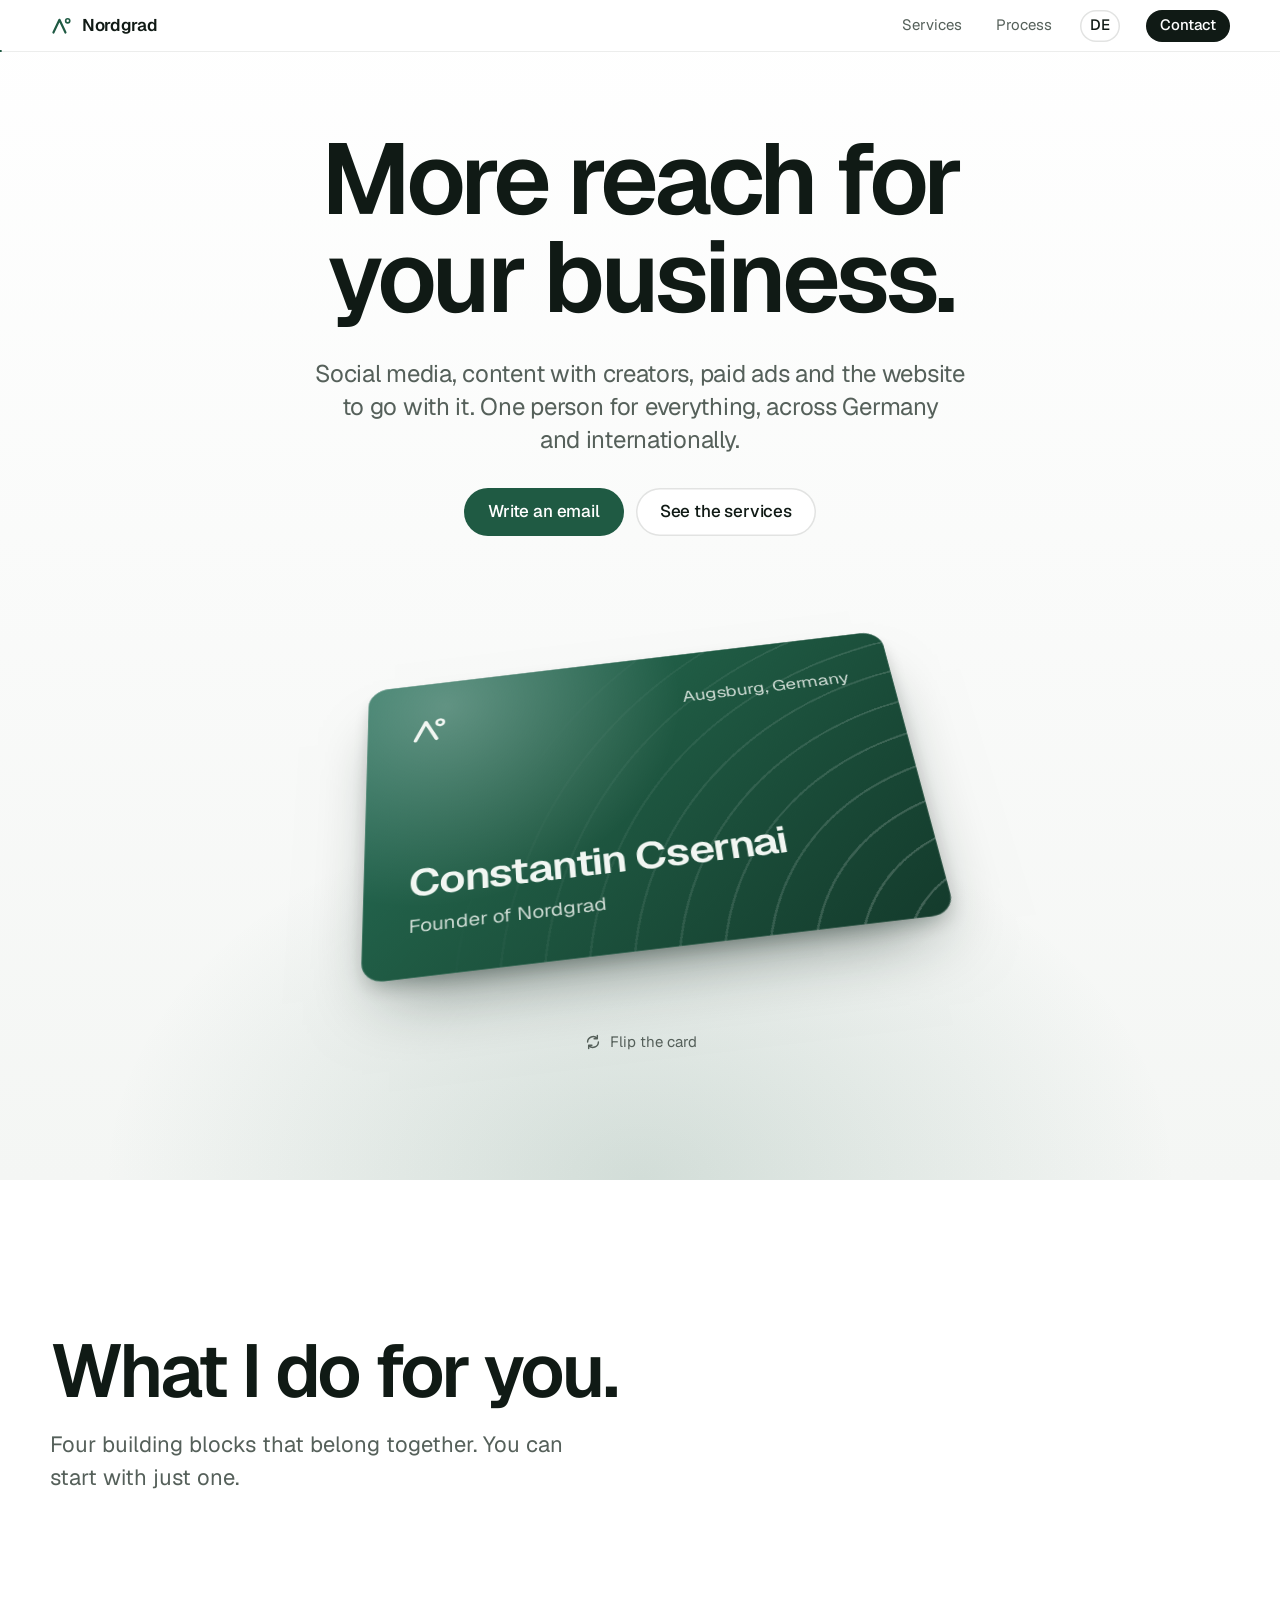
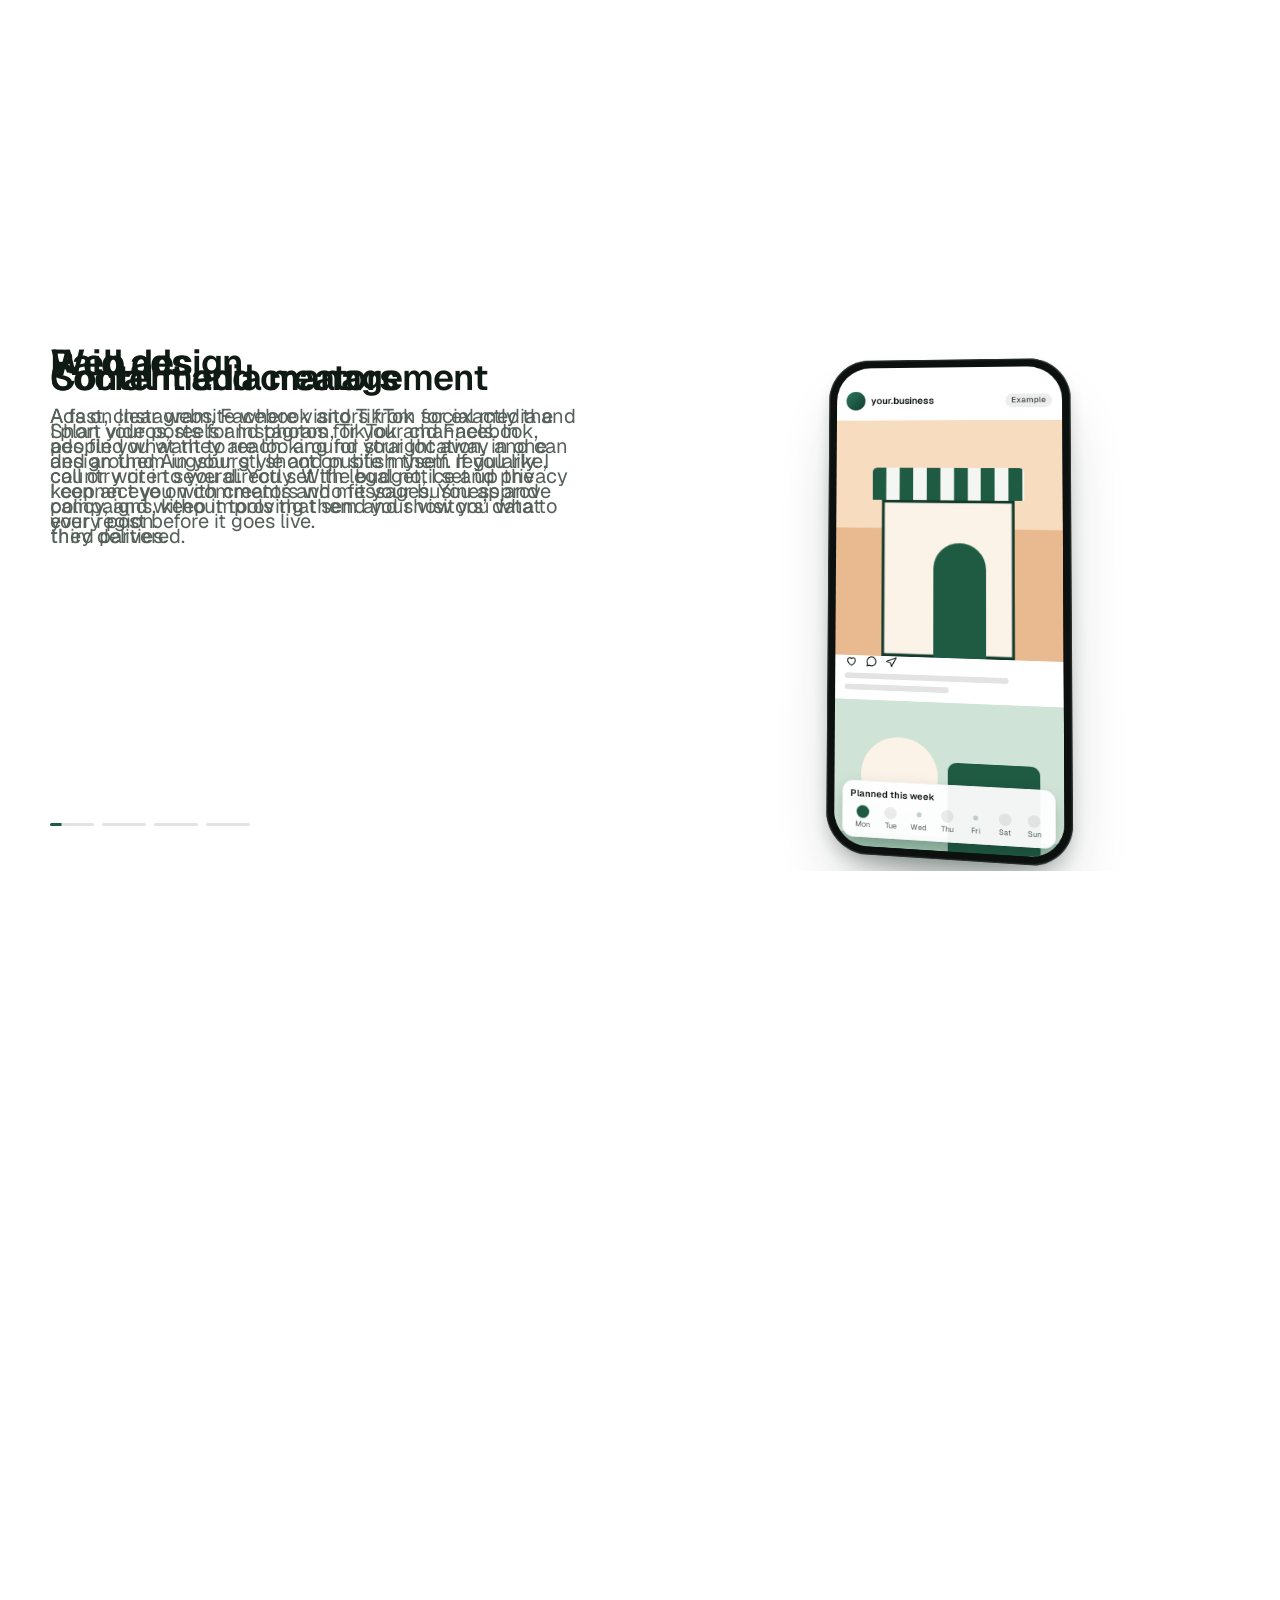
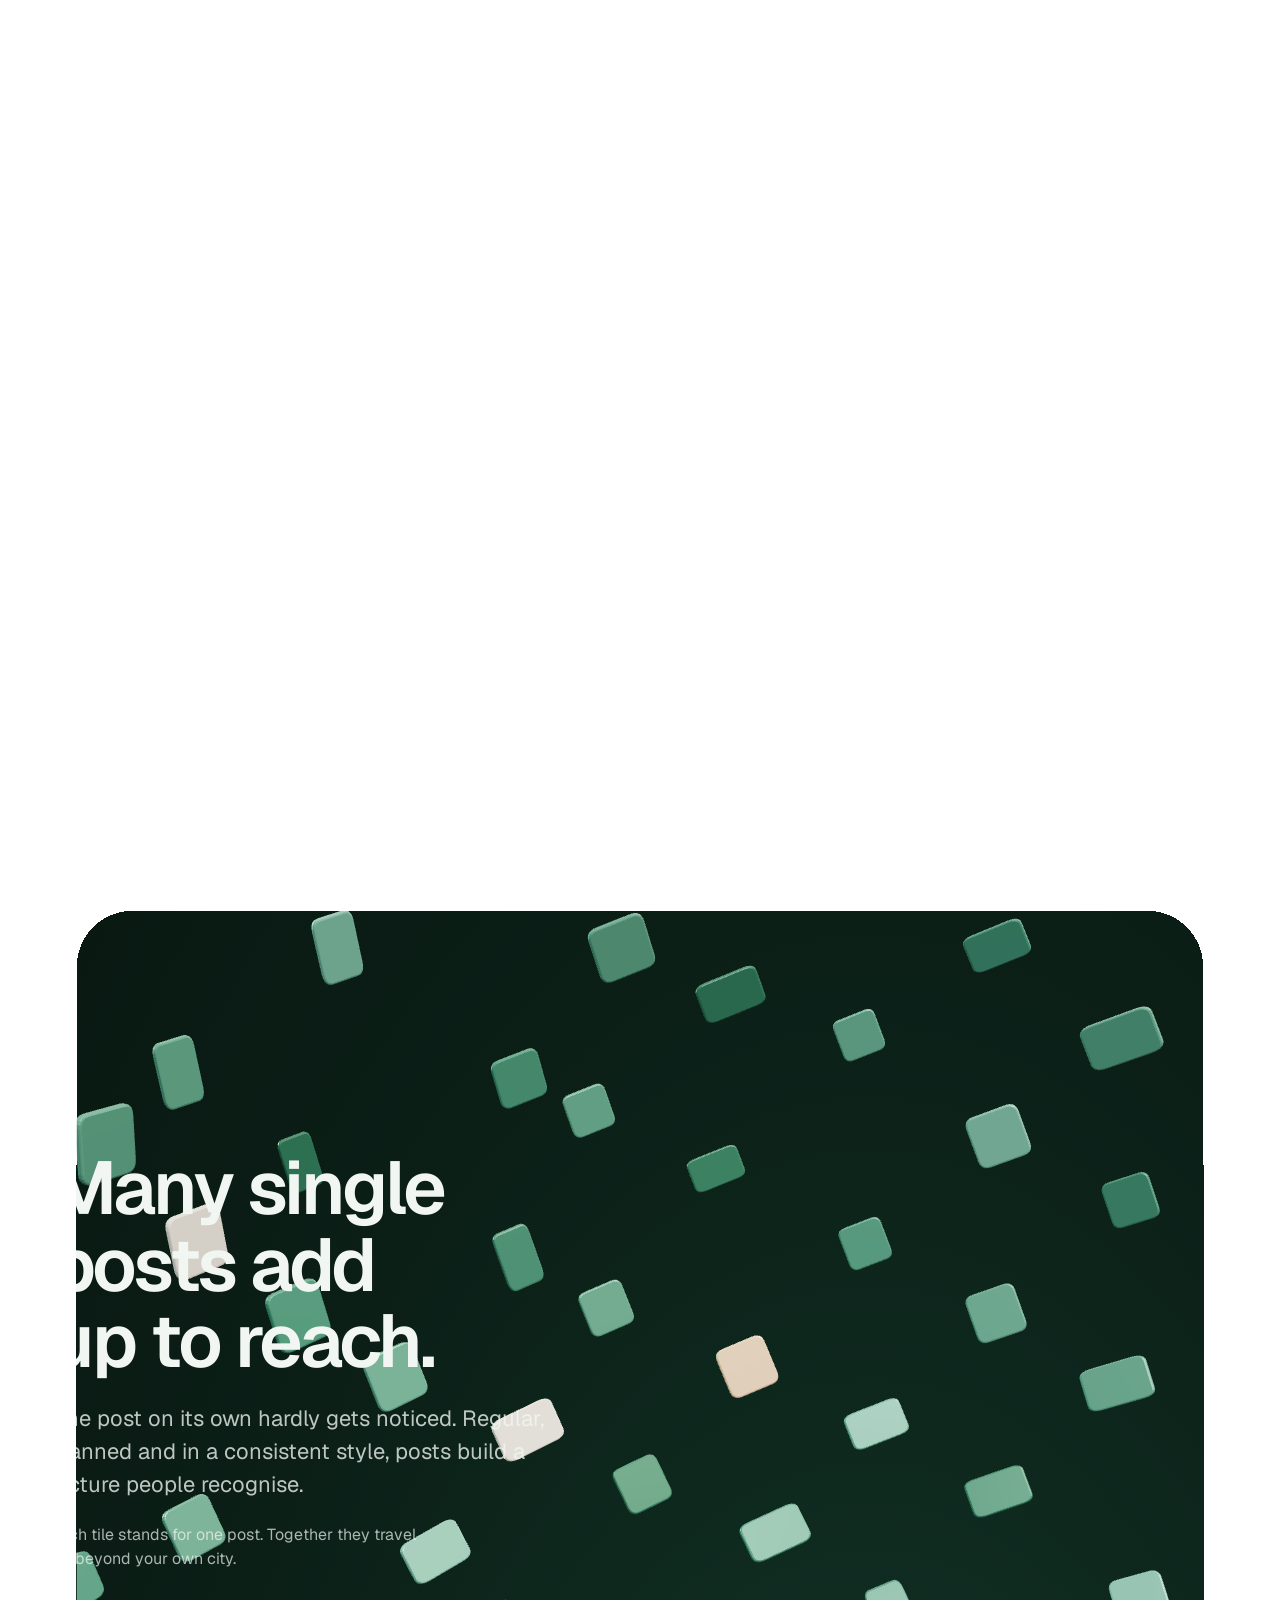
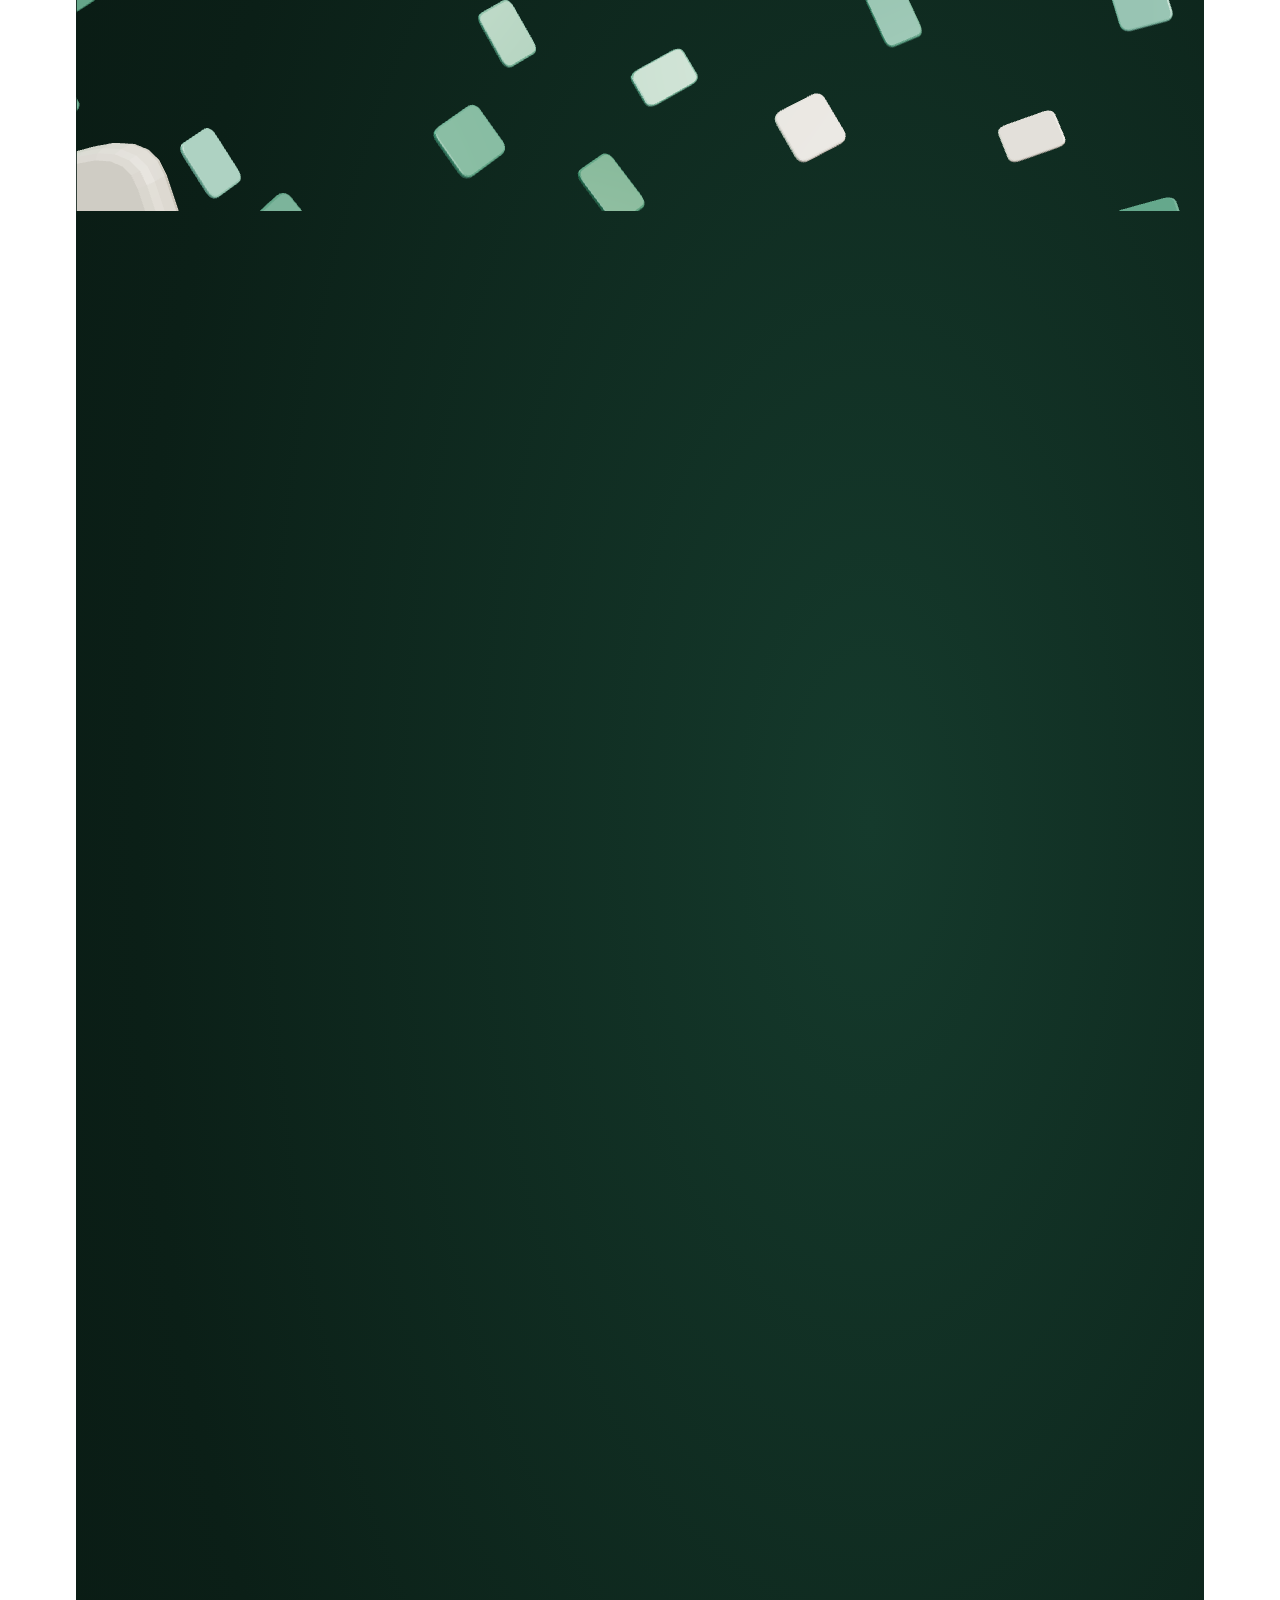
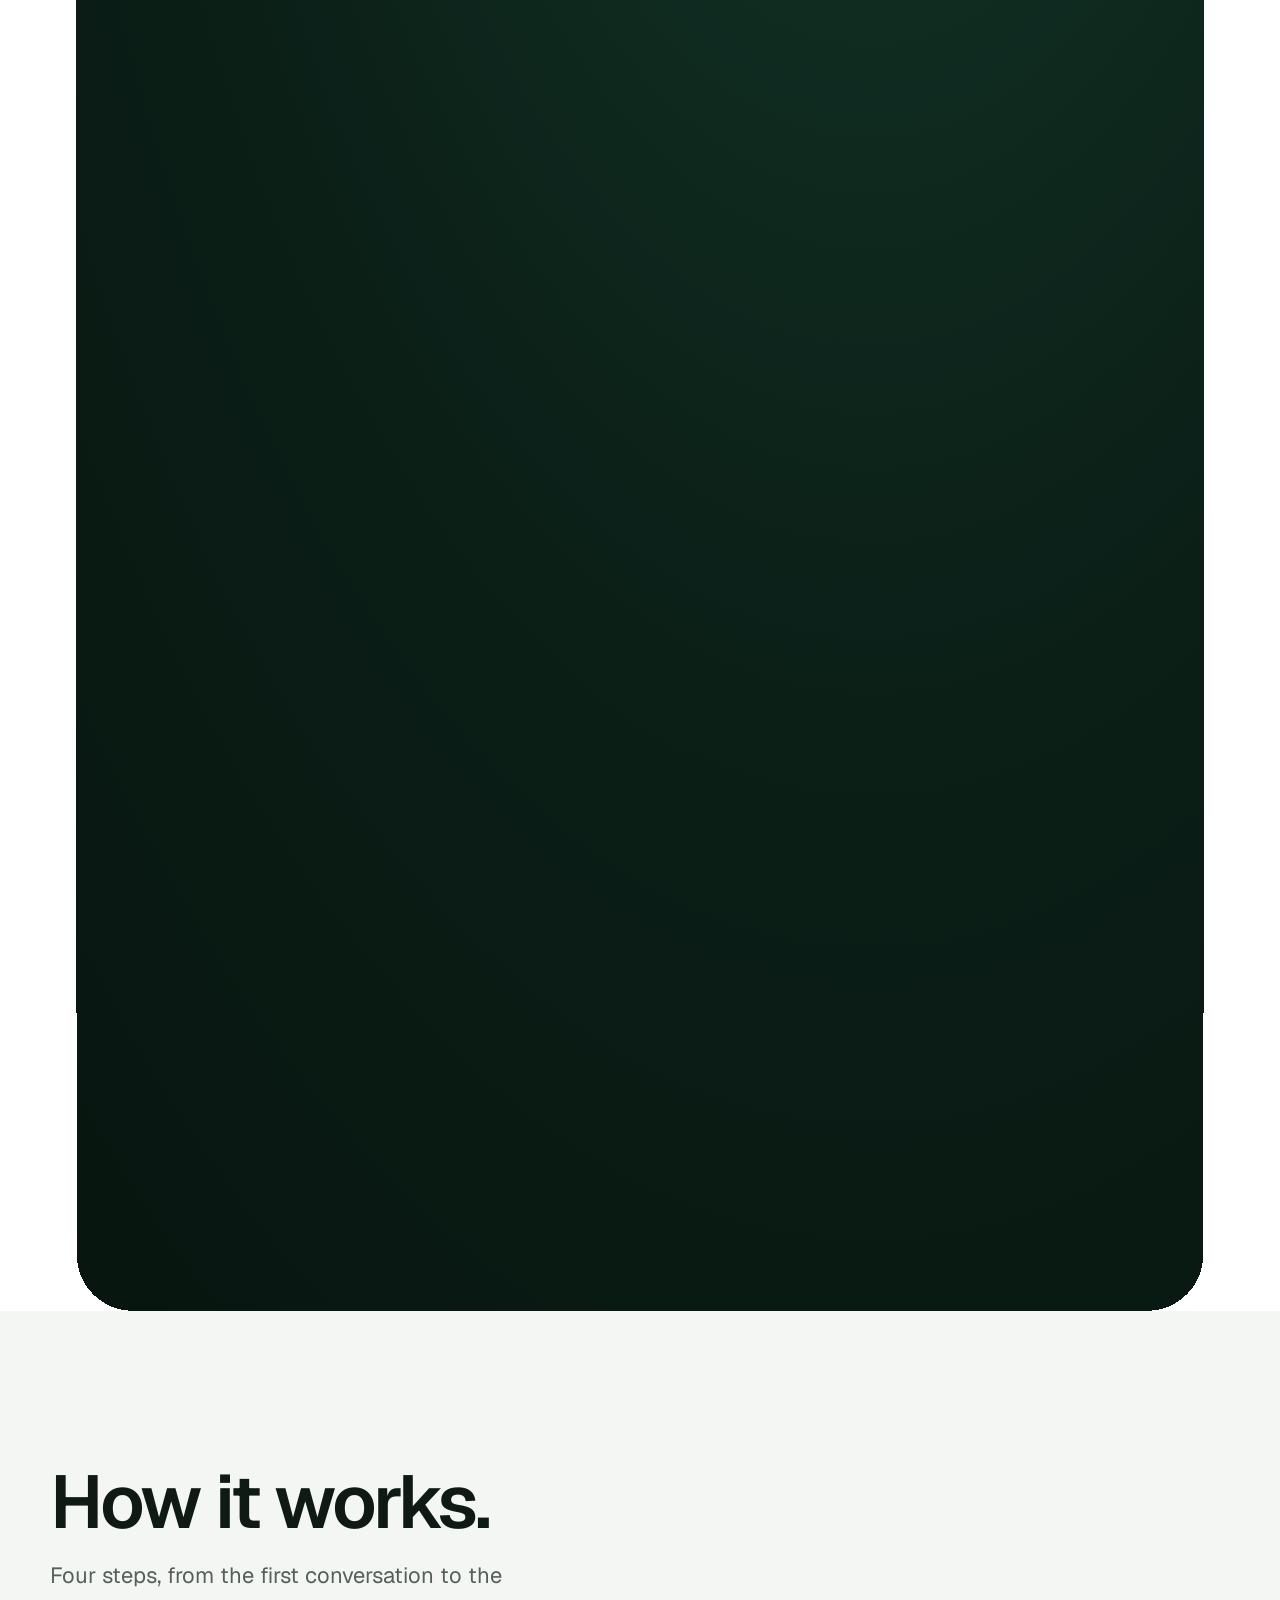
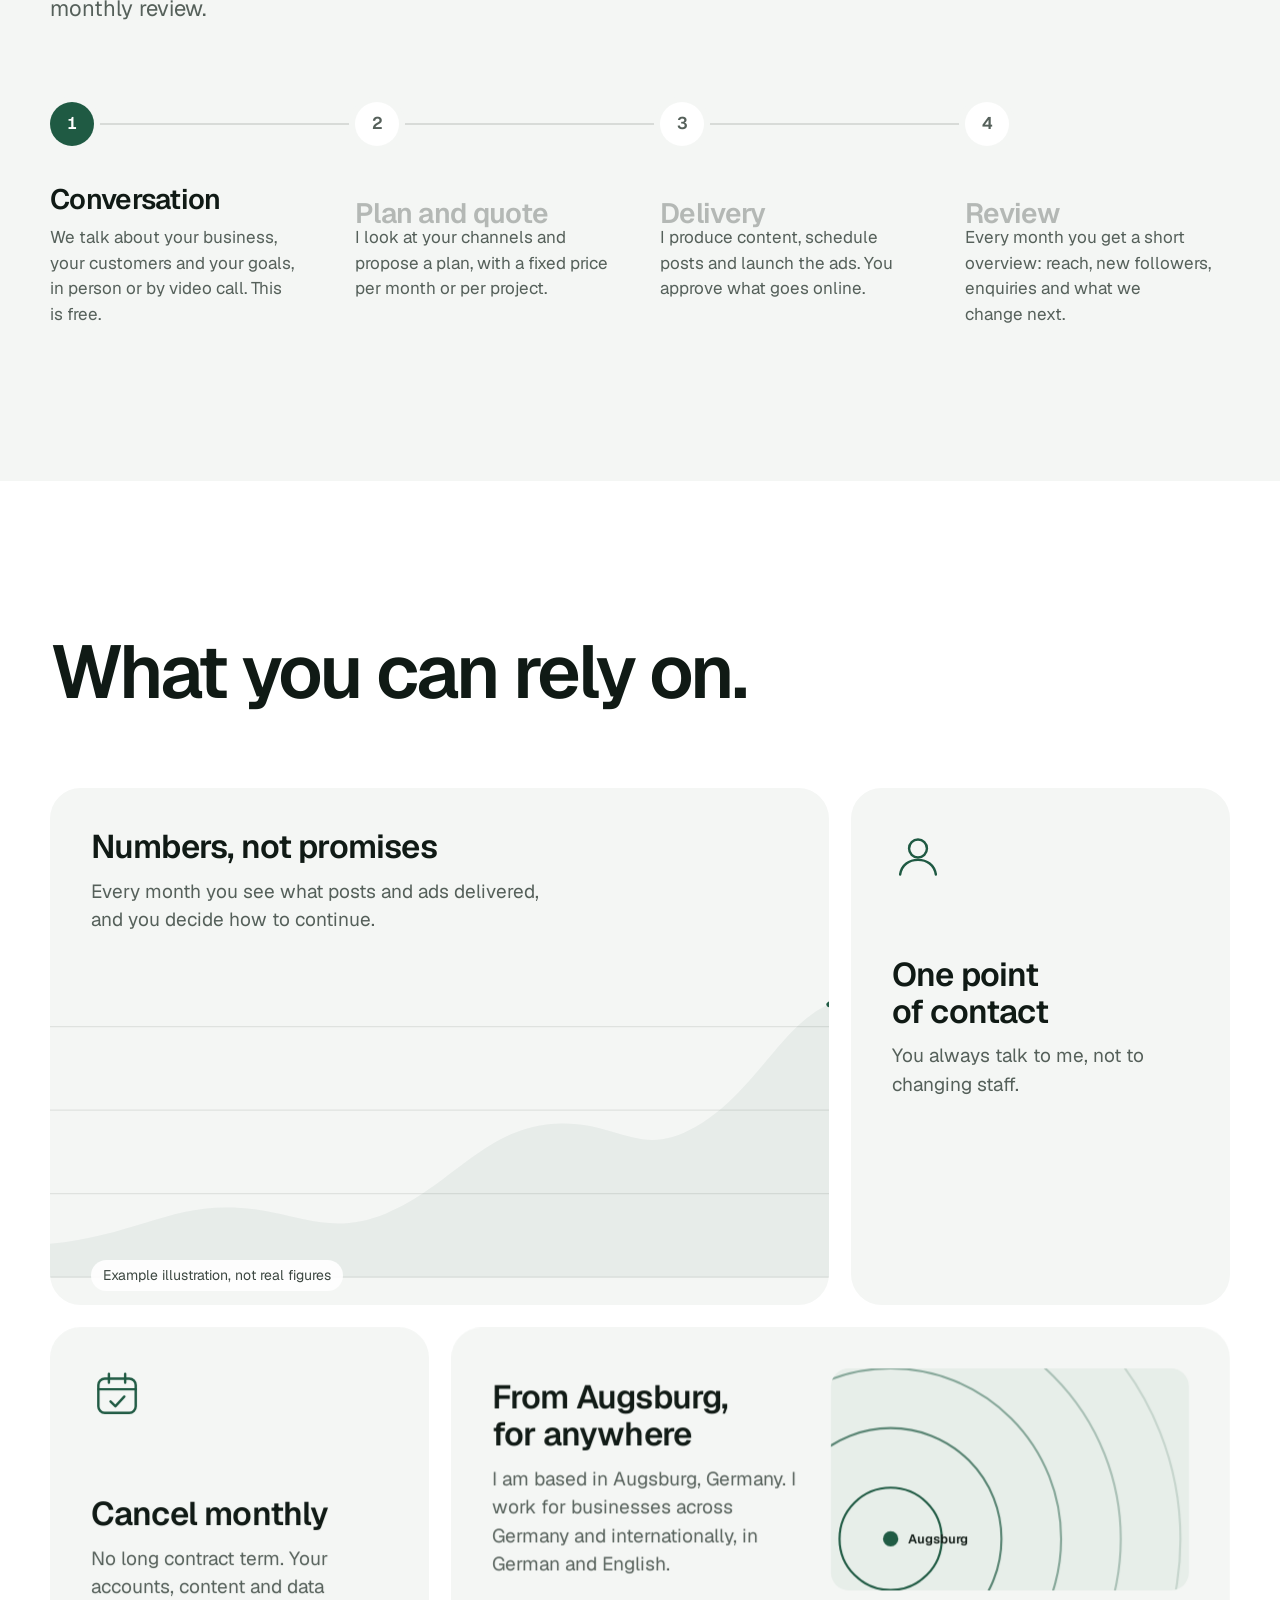
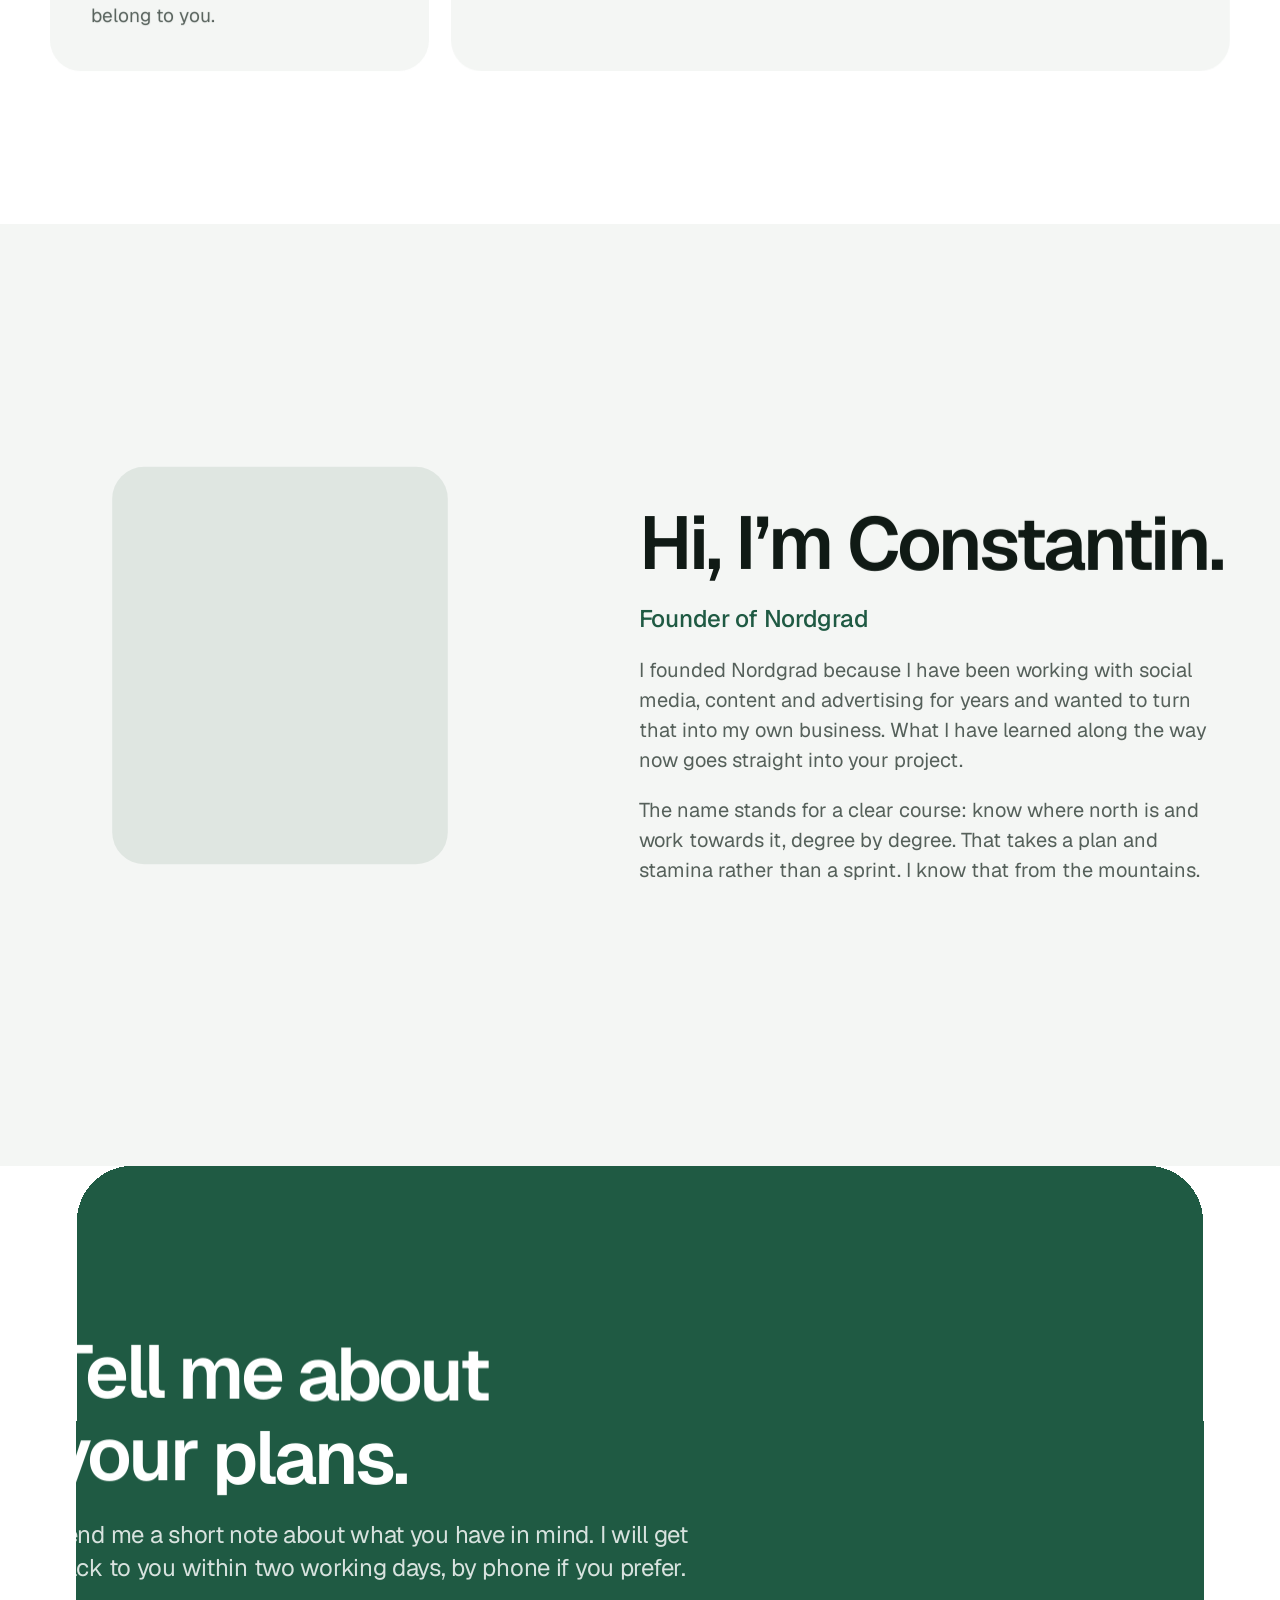
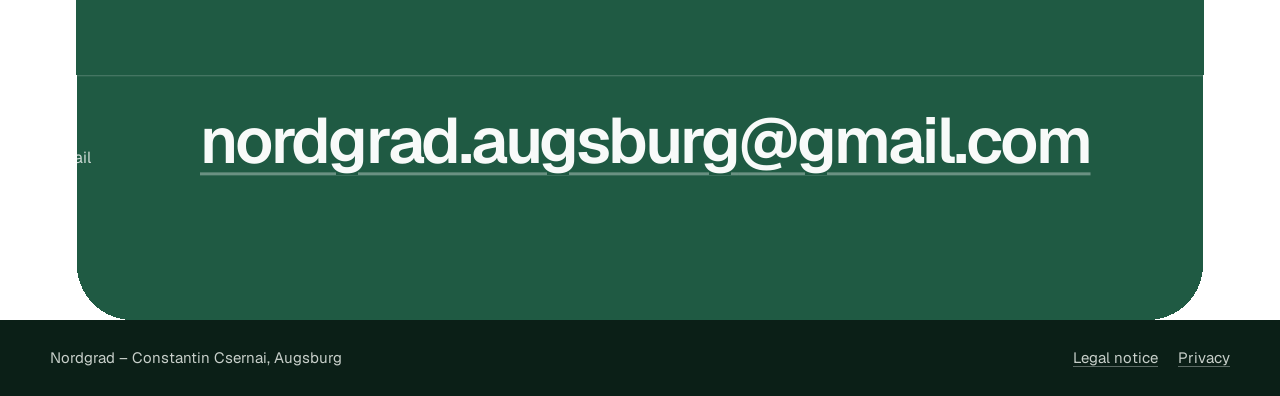
==== en/index.html @ 61b3be39 "Nordgrad: Webseite Co-Authored-By: Claude Fable 5.2 <noreply@anthropic.com>" ====
<!doctype html>
<html lang="en">
<head>
  <meta charset="utf-8">
  <meta name="viewport" content="width=device-width, initial-scale=1">
  <title>Nordgrad – Social media, advertising and web design</title>
  <meta name="description" content="More reach for your business: social media management, content with creators, ads on Instagram, Facebook and TikTok, and websites that turn attention into enquiries. Based in Augsburg, working across Germany and internationally.">
  <meta name="theme-color" content="#ffffff">
  <link rel="alternate" hreflang="de" href="https://nordgrad.eu/">
  <link rel="alternate" hreflang="en" href="https://nordgrad.eu/en/">
  <link rel="alternate" hreflang="x-default" href="https://nordgrad.eu/">
  <link rel="icon" href="../zeichen.svg" type="image/svg+xml">
  <script>
    /* Bewegte Fassung nur, wenn das Gerät Bewegung nicht reduziert haben will.
       Falls das Hauptskript nicht lädt, wird nach 4 s alles ohne Bewegung gezeigt. */
    (function () {
      var d = document.documentElement;
      d.classList.add('js');
      // Vorschau: mit ?bewegung=an läuft die bewegte Fassung auch dann, wenn am Gerät Animationen aus sind.
      var erzwungen = /[?&]bewegung=an(&|$)/.test(location.search);
      if (erzwungen) d.classList.add('erzwungen');
      if (erzwungen || window.matchMedia('(prefers-reduced-motion: no-preference)').matches) {
        d.classList.add('bewegt');
        setTimeout(function () { if (!window.__seiteBereit) d.classList.remove('bewegt'); }, 4000);
      }
    })();
  </script>
  <script type="module" crossorigin src="../assets/haupt-DTCzQ9o9.js"></script>
  <link rel="stylesheet" crossorigin href="../assets/haupt-CMyVVZ3z.css">
</head>
<body>
  <svg width="0" height="0" class="unsichtbar" aria-hidden="true" focusable="false">
    <symbol id="zeichen" viewBox="0 0 32 32">
      <g fill="none" stroke="currentColor" stroke-linecap="round" stroke-linejoin="round">
        <path d="M5 25.5 13.75 7 22.5 25.5" stroke-width="3.2"/>
        <circle cx="25.75" cy="8.5" r="3" stroke-width="2.4"/>
      </g>
    </symbol>
  </svg>

  <a class="sprung" href="#inhalt">Skip to content</a>

  <header class="kopf">
    <div class="kopf-innen">
      <a class="kopf-name" href="./" aria-label="Nordgrad, back to the home page">
        <svg class="kopf-zeichen" aria-hidden="true"><use href="#zeichen"/></svg>
        <span>Nordgrad</span>
      </a>
      <nav aria-label="Main navigation">
        <a class="nur-breit" href="./#leistungen">Services</a>
        <a class="nur-breit" href="./#ablauf">Process</a>
        <a class="sprache" href="../" lang="de" hreflang="de" aria-label="Deutsche Fassung">DE</a>
        <a class="kopf-kontakt" href="./#kontakt">Contact</a>
      </nav>
    </div>
    <span class="lesefortschritt" aria-hidden="true"></span>
  </header>

  <main id="inhalt">
    <!-- 1. Einstieg mit 3D-Visitenkarte -->
    <section class="held" aria-labelledby="held-titel">
      <div class="huelle held-text">
        <h1 id="held-titel">More reach for your business.</h1>
        <p class="vorspann" data-auf>Social media, content with creators, paid ads and the website to go with it. One person for everything, across Germany and internationally.</p>
        <div class="knoepfe" data-auf>
          <a class="knopf voll" href="mailto:nordgrad.augsburg@gmail.com?subject=Social%20media%20enquiry">Write an email</a>
          <a class="knopf leer" href="#leistungen">See the services</a>
        </div>
      </div>

      <div class="karte-raum">
        <div class="karte-scroll">
          <div class="karte-kipp">
            <div class="karte" id="karte">
              <div class="karte-seite karte-vorn">
                <div class="karte-muster" aria-hidden="true"></div>
                <div class="karte-glanz" aria-hidden="true"></div>
                <svg class="karte-zeichen" aria-hidden="true"><use href="#zeichen"/></svg>
                <div class="karte-kopf">
                  <p class="karte-name">Constantin Csernai</p>
                  <p class="karte-rolle">Founder of Nordgrad</p>
                </div>
                <p class="karte-ort">Augsburg, Germany</p>
              </div>
              <div class="karte-seite karte-hinten" inert>
                <div class="karte-glanz" aria-hidden="true"></div>
                <dl class="karte-daten">
                  <div><dt>Email</dt><dd><a href="mailto:nordgrad.augsburg@gmail.com">nordgrad.augsburg@gmail.com</a></dd></div>
                  <div><dt>Based in</dt><dd>Augsburg, Germany</dd></div>
                </dl>
              </div>
            </div>
          </div>
        </div>
        <button class="karte-wenden" type="button" aria-controls="karte" data-vor="Flip the card" data-zurueck="Show the front">
          <svg viewBox="0 0 20 20" aria-hidden="true"><path d="M4 10a6 6 0 0 1 10.6-3.8M16 10a6 6 0 0 1-10.6 3.8M14.8 2.8v3.6h-3.6M5.2 17.2v-3.6h3.6" fill="none" stroke="currentColor" stroke-width="1.6" stroke-linecap="round" stroke-linejoin="round"/></svg>
          <span data-wenden-text>Flip the card</span>
        </button>
      </div>
    </section>

    <!-- 2. Leistungen: Scroll-Szene mit Handy -->
    <section class="leistungen" id="leistungen" aria-labelledby="leistungen-titel">
      <div class="huelle abschnitt-kopf">
        <h2 id="leistungen-titel">What I do for you.</h2>
        <p>Four building blocks that belong together. You can start with just one.</p>
      </div>

      <div class="spur" data-spur>
        <div class="buehne">
          <ol class="fortschritt" aria-hidden="true">
            <li><span></span></li><li><span></span></li><li><span></span></li><li><span></span></li>
          </ol>

          <article class="leistung" data-leistung>
            <div class="leistung-text">
              <h3>Social media management</h3>
              <p>I plan your posts for Instagram, TikTok and Facebook, design them in your style and publish them regularly. I keep an eye on comments and messages. You approve every post before it goes live.</p>
            </div>
            <div class="geraet" role="img" aria-label="Example image: a social media profile with posts and this week’s posting plan">
              <div class="schirm"><div class="schirm-inhalt s-feed" aria-hidden="true">
                <div class="app-kopf"><span class="avatar"></span><span class="app-name">your.business</span><span class="marke">Example</span></div>
                <div class="beitrag">
                  <div class="bild bild-laden"><i></i><i></i><i></i></div>
                  <div class="aktionen"><svg viewBox="0 0 24 24"><path d="M12 20s-7-4.4-7-9.6A4 4 0 0 1 12 8a4 4 0 0 1 7 2.4C19 15.6 12 20 12 20z"/></svg><svg viewBox="0 0 24 24"><path d="M20 12a8 8 0 0 1-11.8 7L4 20l1.1-4A8 8 0 1 1 20 12z"/></svg><svg viewBox="0 0 24 24"><path d="m20 4-8.5 16-2-7-7-2z"/></svg></div>
                  <span class="zeile" style="--w:72%"></span>
                  <span class="zeile" style="--w:46%"></span>
                </div>
                <div class="beitrag"><div class="bild bild-zwei"><i></i><i></i></div></div>
                <div class="plan">
                  <span class="plan-titel">Planned this week</span>
                  <ol class="tage"><li class="an"><b></b>Mon</li><li><b></b>Tue</li><li class="an"><b></b>Wed</li><li><b></b>Thu</li><li class="an"><b></b>Fri</li><li><b></b>Sat</li><li><b></b>Sun</li></ol>
                </div>
              </div></div>
            </div>
          </article>

          <article class="leistung" data-leistung>
            <div class="leistung-text">
              <h3>Content and creators</h3>
              <p>Short videos, reels and photos for your channels. In and around Augsburg I shoot on site myself. If you like, I connect you with creators who fit your business and your region.</p>
            </div>
            <div class="geraet" role="img" aria-label="Example image: a short video with three shots from a business">
              <div class="schirm"><div class="schirm-inhalt s-reel" aria-hidden="true">
                <div class="streifen">
                  <div class="schuss schuss-1"><b></b><i></i><u></u></div>
                  <div class="schuss schuss-2"><i></i><b></b></div>
                  <div class="schuss schuss-3"><i></i></div>
                </div>
                <span class="marke hell">Example</span>
                <div class="reel-leiste"><svg viewBox="0 0 24 24"><path d="M12 20s-7-4.4-7-9.6A4 4 0 0 1 12 8a4 4 0 0 1 7 2.4C19 15.6 12 20 12 20z"/></svg><svg viewBox="0 0 24 24"><path d="M20 12a8 8 0 0 1-11.8 7L4 20l1.1-4A8 8 0 1 1 20 12z"/></svg><svg viewBox="0 0 24 24"><path d="m20 4-8.5 16-2-7-7-2z"/></svg></div>
                <div class="reel-fuss">
                  <span class="reel-wer"><span class="avatar"></span>Creator</span>
                  <span class="reel-titel">A day at your business</span>
                  <span class="reel-balken"><i></i></span>
                </div>
              </div></div>
            </div>
          </article>

          <article class="leistung" data-leistung>
            <div class="leistung-text">
              <h3>Paid ads</h3>
              <p>Ads on Instagram, Facebook and TikTok for exactly the people you want to reach: around your location, in one country or in several. You set the budget, I set up the campaigns, keep improving them and show you what they delivered.</p>
            </div>
            <div class="geraet" role="img" aria-label="Example image: a map with a radius around a location and an ad below it">
              <div class="schirm"><div class="schirm-inhalt s-anzeige" aria-hidden="true">
                <div class="karte-flaeche">
                  <svg viewBox="0 0 200 220" preserveAspectRatio="xMidYMid slice">
                    <rect width="200" height="220" fill="#e7eee9"/>
                    <g fill="none" stroke="#fff" stroke-width="5" stroke-linecap="round">
                      <path d="M-10 60 80 78l130 -30M30 -10l22 120 -20 130M120 -10l18 100 40 140M-10 150l110 -16 110 34"/>
                    </g>
                    <g fill="none" stroke="#fff" stroke-width="2.4" stroke-linecap="round">
                      <path d="M0 105l52 4M52 109l88 -20M70 0l14 78M84 78l16 56M150 60l60 14M100 134l-14 90M138 90l-38 44"/>
                    </g>
                    <path d="M172 -10c-8 40 6 70 -4 110s-26 70 -20 130" fill="none" stroke="#a9cfe0" stroke-width="9" stroke-linecap="round"/>
                    <path d="M-10 196c40 -6 70 -30 100 -34" fill="none" stroke="#a9cfe0" stroke-width="5" stroke-linecap="round"/>
                    <rect x="20" y="20" width="26" height="22" rx="4" fill="#d3e4d8"/>
                    <rect x="112" y="150" width="34" height="26" rx="4" fill="#d3e4d8"/>
                  </svg>
                  <span class="umkreis"></span>
                  <span class="nadel"><svg viewBox="0 0 24 30"><path d="M12 29S2 18.5 2 11.5a10 10 0 0 1 20 0C22 18.5 12 29 12 29z"/><circle cx="12" cy="11.5" r="3.6" fill="#fff"/></svg></span>
                  <span class="marke">Example</span>
                </div>
                <div class="regler"><span>Radius around your location</span><span class="regler-bahn"><i></i><b></b></span></div>
                <div class="anzeige">
                  <span class="avatar"></span>
                  <span class="anzeige-text"><span class="app-name">your.business</span><span class="gesponsert">Sponsored</span></span>
                  <span class="anzeige-knopf">Learn more</span>
                </div>
              </div></div>
            </div>
          </article>

          <article class="leistung" data-leistung>
            <div class="leistung-text">
              <h3>Web design</h3>
              <p>A fast, clear website where visitors from social media and ads find what they are looking for straight away and can call or write to you directly. With legal notice and privacy policy, and without tools that send your visitors’ data to third parties.</p>
            </div>
            <div class="geraet" role="img" aria-label="Example image: a website on a phone, assembling itself from building blocks">
              <div class="schirm"><div class="schirm-inhalt s-web" aria-hidden="true">
                <div class="browser"><span class="adresse">your-business.com</span><span class="marke">Example</span></div>
                <div class="web-held baustein"><span class="zeile hell" style="--w:78%"></span><span class="zeile hell" style="--w:52%"></span></div>
                <div class="web-knopf baustein">Call now</div>
                <div class="web-zeilen baustein"><span class="zeile" style="--w:92%"></span><span class="zeile" style="--w:84%"></span><span class="zeile" style="--w:60%"></span></div>
                <div class="web-kacheln"><span class="baustein"></span><span class="baustein"></span></div>
                <div class="web-fuss baustein"><span>Legal notice</span><span>Privacy</span></div>
              </div></div>
            </div>
          </article>
        </div>
      </div>
    </section>

    <!-- 3. Weltkugel aus Beitrags-Kacheln (3D) -->
    <section class="kugel" aria-labelledby="kugel-titel">
      <div class="kugel-spur" data-kugel>
        <div class="kugel-buehne">
          <div class="kugel-bild">
            <canvas class="kugel-leinwand" aria-hidden="true"></canvas>
            <svg class="kugel-ersatz" aria-hidden="true"><use href="#zeichen"/></svg>
          </div>
          <div class="huelle kugel-text">
            <h2 id="kugel-titel">Many single posts add up to reach.</h2>
            <p data-kugel-satz>One post on its own hardly gets noticed. Regular, planned and in a consistent style, posts build a picture people recognise.</p>
            <p class="kugel-notiz" data-kugel-satz>Each tile stands for one post. Together they travel far beyond your own city.</p>
          </div>
        </div>
      </div>
    </section>

    <!-- 4. Ablauf -->
    <section class="ablauf" id="ablauf" aria-labelledby="ablauf-titel">
      <div class="huelle">
        <div class="abschnitt-kopf">
          <h2 id="ablauf-titel">How it works.</h2>
          <p>Four steps, from the first conversation to the monthly review.</p>
        </div>
        <ol class="schritte" data-schritte>
          <li class="schritte-linie" aria-hidden="true"><span></span></li>
          <li class="schritt">
            <span class="schritt-nr" aria-hidden="true">1</span>
            <h3>Conversation</h3>
            <p>We talk about your business, your customers and your goals, in person or by video call. This is free.</p>
          </li>
          <li class="schritt">
            <span class="schritt-nr" aria-hidden="true">2</span>
            <h3>Plan and quote</h3>
            <p>I look at your channels and propose a plan, with a fixed price per month or per project.</p>
          </li>
          <li class="schritt">
            <span class="schritt-nr" aria-hidden="true">3</span>
            <h3>Delivery</h3>
            <p>I produce content, schedule posts and launch the ads. You approve what goes online.</p>
          </li>
          <li class="schritt">
            <span class="schritt-nr" aria-hidden="true">4</span>
            <h3>Review</h3>
            <p>Every month you get a short overview: reach, new followers, enquiries and what we change next.</p>
          </li>
        </ol>
      </div>
    </section>

    <!-- 5. Zusagen -->
    <section class="zusagen" aria-labelledby="zusagen-titel">
      <div class="huelle">
        <div class="abschnitt-kopf">
          <h2 id="zusagen-titel">What you can rely on.</h2>
        </div>
        <div class="kacheln">
          <article class="kachel kachel-zahlen" data-kachel>
            <div class="kachel-text">
              <h3>Numbers, not promises</h3>
              <p>Every month you see what posts and ads delivered, and you decide how to continue.</p>
            </div>
            <figure class="kurve">
              <svg viewBox="0 0 560 240" role="img" aria-label="Example illustration of a monthly overview with a rising line. Not real figures.">
                <g class="kurve-raster" fill="none" stroke="currentColor">
                  <path d="M0 40h560M0 100h560M0 160h560M0 220h560"/>
                </g>
                <path class="kurve-flaeche" d="M0 196C60 190 86 168 132 170s66 22 110 4 70-60 118-64 62 26 104 2 62-74 96-88V220H0z"/>
                <path class="kurve-linie" pathLength="1" d="M0 196C60 190 86 168 132 170s66 22 110 4 70-60 118-64 62 26 104 2 62-74 96-88" fill="none" stroke-linecap="round"/>
                <circle class="kurve-punkt" cx="560" cy="24" r="7"/>
              </svg>
              <figcaption>Example illustration, not real figures</figcaption>
            </figure>
          </article>

          <article class="kachel kachel-einer" data-kachel>
            <svg class="kachel-zeichen" viewBox="0 0 64 64" aria-hidden="true"><circle cx="32" cy="24" r="11"/><path d="M10 56c2-12 11-18 22-18s20 6 22 18"/></svg>
            <h3>One point of contact</h3>
            <p>You always talk to me, not to changing staff.</p>
          </article>

          <article class="kachel kachel-monat" data-kachel>
            <svg class="kachel-zeichen" viewBox="0 0 64 64" aria-hidden="true"><rect x="9" y="13" width="46" height="42" rx="8"/><path d="M9 26h46M22 7v11M42 7v11M24 41l6 6 11-12"/></svg>
            <h3>Cancel monthly</h3>
            <p>No long contract term. Your accounts, content and data belong to you.</p>
          </article>

          <article class="kachel kachel-ort" data-kachel>
            <div class="kachel-text">
              <h3>From Augsburg, for anywhere</h3>
              <p>I am based in Augsburg, Germany. I work for businesses across Germany and internationally, in German and English.</p>
            </div>
            <svg class="ringe" viewBox="0 0 420 260" role="img" aria-label="Drawing: rings spreading outwards from a point labelled Augsburg">
              <g fill="none" stroke-linecap="round" class="ringe-linien">
                <circle cx="70" cy="200" r="60"/>
                <circle cx="70" cy="200" r="130"/>
                <circle cx="70" cy="200" r="200"/>
                <circle cx="70" cy="200" r="270"/>
                <circle cx="70" cy="200" r="340"/>
              </g>
              <circle cx="70" cy="200" r="9" class="ringe-punkt"/>
              <text x="90" y="205" class="ringe-name">Augsburg</text>
            </svg>
          </article>
        </div>
      </div>
    </section>

    <!-- 6. Gründer -->
    <section class="gruender" id="gruender" aria-labelledby="gruender-titel">
      <div class="huelle gruender-innen">
        <div class="gruender-bilder" data-fotos>
          <figure class="foto foto-gross">
            <picture>
              <source type="image/webp" srcset="../assets/gruender-640-DSlIWgrx.webp 640w, ../assets/gruender-1100-C5ogRq-_.webp 1100w" sizes="(min-width: 900px) 460px, 86vw">
              <img src="../assets/gruender-640-C05rMb9t.jpg" srcset="../assets/gruender-640-C05rMb9t.jpg 640w, ../assets/gruender-1100-Bwjng8sl.jpg 1100w" sizes="(min-width: 900px) 460px, 86vw" width="1100" height="1375" loading="lazy" decoding="async" alt="Constantin Csernai smiling at a summit cross with a mountain panorama behind him">
            </picture>
          </figure>
          <figure class="foto foto-klein">
            <picture>
              <source type="image/webp" srcset="../assets/wanderung-400-BqQjDS2V.webp 400w, ../assets/wanderung-720-Ce9hVLnf.webp 720w" sizes="(min-width: 900px) 200px, 38vw">
              <img src="../assets/wanderung-400-D5PI53Se.jpg" srcset="../assets/wanderung-400-D5PI53Se.jpg 400w, ../assets/wanderung-720-DBKDxk9D.jpg 720w" sizes="(min-width: 900px) 200px, 38vw" width="720" height="900" loading="lazy" decoding="async" alt="Constantin Csernai on a hike with his dog">
            </picture>
          </figure>
        </div>
        <div class="gruender-text">
          <h2 id="gruender-titel">Hi, I’m Constantin.</h2>
          <p class="vorspann">Founder of Nordgrad</p>
          <p>I founded Nordgrad because I have been working with social media, content and advertising for years and wanted to turn that into my own business. What I have learned along the way now goes straight into your project.</p>
          <p>The name stands for a clear course: know where north is and work towards it, degree by degree. That takes a plan and stamina rather than a sprint. I know that from the mountains.</p>
        </div>
      </div>
    </section>

    <!-- 7. Kontakt -->
    <section class="kontakt" id="kontakt" aria-labelledby="kontakt-titel">
      <div class="huelle">
        <h2 id="kontakt-titel">Tell me about your plans.</h2>
        <p class="vorspann">Send me a short note about what you have in mind. I will get back to you within two working days, by phone if you prefer.</p>
        <ul class="kontakt-wege">
          <li>
            <span class="kontakt-art">Email</span>
            <a href="mailto:nordgrad.augsburg@gmail.com?subject=Social%20media%20enquiry">nordgrad.augsburg<wbr>@gmail.com</a>
          </li>
        </ul>
      </div>
    </section>
  </main>

  <footer class="fuss">
    <div class="huelle fuss-innen">
      <span>Nordgrad – Constantin Csernai, Augsburg</span>
      <nav aria-label="Legal">
        <a href="legal-notice.html">Legal notice</a>
        <a href="privacy.html">Privacy</a>
      </nav>
    </div>
  </footer>

</body>
</html>
---- assets/haupt-CMyVVZ3z.css ----
@font-face{font-family:Geist;font-style:normal;font-display:swap;font-weight:100 900;src:url(./geist-latin-wght-normal-BgDaEnEv.woff2)format("woff2-variations");unicode-range:U+??,U+131,U+152-153,U+2BB-2BC,U+2C6,U+2DA,U+2DC,U+304,U+308,U+329,U+2000-206F,U+20AC,U+2122,U+2191,U+2193,U+2212,U+2215,U+FEFF,U+FFFD}@font-face{font-family:Geist;font-style:normal;font-display:swap;font-weight:100 900;src:url(./geist-latin-ext-wght-normal-DC-KSUi6.woff2)format("woff2-variations");unicode-range:U+100-2BA,U+2BD-2C5,U+2C7-2CC,U+2CE-2D7,U+2DD-2FF,U+1D00-1DBF,U+1E00-1E9F,U+1EF2-1EFF,U+2020,U+20A0-20AB,U+20AD-20C0,U+2113,U+2C60-2C7F,U+A720-A7FF}:root{--weiss:#fff;--papier:#f4f6f4;--tinte:#101a15;--tinte-2:#55605a;--gruen:#1f5a43;--gruen-tief:#0b1f17;--gruen-hell:#9ad8b8;--linie:#101a151f;--fokus:#1f5a43;--rand:clamp(16px, 5vw, 48px);--breite:1180px;--kopf-h:52px;--ease-out:cubic-bezier(.23, 1, .32, 1);--ease-in-out:cubic-bezier(.77, 0, .175, 1);--schrift:"Geist", ui-sans-serif, system-ui, -apple-system, "Segoe UI", Roboto, "Helvetica Neue", Arial, sans-serif}*,:before,:after{box-sizing:border-box}html{-webkit-text-size-adjust:100%;-moz-text-size-adjust:100%;text-size-adjust:100%;scroll-padding-top:calc(var(--kopf-h) + 16px)}body{background:var(--weiss);color:var(--tinte);font-family:var(--schrift);font-feature-settings:"ss01", "cv11";-webkit-font-smoothing:antialiased;-moz-osx-font-smoothing:grayscale;margin:0;font-size:1.0625rem;line-height:1.5;overflow-x:clip}h1,h2,h3,p,ol,ul,dl,dd,figure{margin:0}ol,ul{padding:0;list-style:none}a{color:inherit}svg{display:block}button{font:inherit;color:inherit}h1,h2,h3{text-wrap:balance;overflow-wrap:break-word;font-weight:600}h1{letter-spacing:-.045em;font-size:clamp(2.75rem,1rem + 7.2vw,6.25rem);line-height:.98}h2{letter-spacing:-.04em;font-size:clamp(2.25rem,1.3rem + 4.2vw,4.75rem);line-height:1.03}h3{letter-spacing:-.025em;font-size:clamp(1.5rem,1.2rem + 1.3vw,2.25rem);line-height:1.12}p{text-wrap:pretty}.vorspann{letter-spacing:-.012em;color:var(--tinte-2);font-size:clamp(1.1875rem,1.05rem + .7vw,1.5rem);line-height:1.38}.huelle{width:min(100% - 2 * var(--rand), var(--breite));margin-inline-start:auto;margin-inline-end:auto}.unsichtbar{width:0;height:0;position:absolute;overflow:hidden}:focus-visible{outline:3px solid var(--fokus);outline-offset:3px;border-radius:6px}.sprung{z-index:100;background:var(--tinte);color:var(--weiss);border-radius:999px;padding:10px 16px;text-decoration:none;position:fixed;top:8px;left:8px;transform:translateY(-200%)}.sprung:focus-visible{outline-color:var(--gruen-hell);transform:none}.abschnitt-kopf{gap:18px;margin-bottom:clamp(40px,6vw,88px);display:grid}.abschnitt-kopf h2{max-width:15ch}.abschnitt-kopf p{color:var(--tinte-2);max-width:36ch;font-size:clamp(1.125rem,1rem + .5vw,1.375rem)}.knoepfe{flex-wrap:wrap;justify-content:center;gap:12px;display:flex}.knopf{letter-spacing:-.01em;min-height:48px;transition:transform .16s var(--ease-out), background-color .2s ease, box-shadow .2s ease;border-radius:999px;justify-content:center;align-items:center;padding:0 24px;font-size:1.0625rem;font-weight:500;text-decoration:none;display:inline-flex}.knopf:active{transform:scale(.97)}.knopf.voll{background:var(--gruen);color:var(--weiss)}.knopf.leer{box-shadow:inset 0 0 0 1.5px var(--linie);background:var(--weiss)}@media (hover:hover) and (pointer:fine){.knopf.voll:hover{background:#174634}.knopf.leer:hover{box-shadow:inset 0 0 0 1.5px var(--tinte)}}.kopf{z-index:50;height:var(--kopf-h);-webkit-backdrop-filter:saturate(180%)blur(18px);backdrop-filter:saturate(180%)blur(18px);background:#ffffffc7;border-bottom:1px solid #101a1514;position:fixed;top:0;bottom:auto;left:0;right:0}.kopf-innen{width:min(100% - 2 * var(--rand), var(--breite));justify-content:space-between;align-items:center;gap:16px;height:100%;margin-inline-start:auto;margin-inline-end:auto;display:flex}.kopf-name{letter-spacing:-.02em;white-space:nowrap;align-items:center;gap:10px;min-height:44px;font-weight:600;text-decoration:none;display:inline-flex}.kopf-zeichen{width:22px;height:22px;color:var(--gruen);flex:none}.kopf nav{align-items:center;gap:clamp(4px,2vw,22px);font-size:.9375rem;display:flex}.kopf nav a{min-height:44px;color:var(--tinte-2);align-items:center;padding:0 6px;text-decoration:none;transition:color .16s;display:inline-flex}.kopf nav a.sprache{min-width:40px;min-height:32px;box-shadow:inset 0 0 0 1.5px var(--linie);color:var(--tinte);border-radius:999px;justify-content:center;padding:0 10px;font-weight:500}.kopf nav a.kopf-kontakt{background:var(--tinte);min-height:32px;color:var(--weiss);transition:transform .16s var(--ease-out), background-color .2s ease;border-radius:999px;margin-left:4px;padding:0 14px;font-weight:500}.kopf nav a.kopf-kontakt:active{transform:scale(.97)}@media (hover:hover) and (pointer:fine){.kopf nav a:hover{color:var(--tinte)}.kopf nav a.kopf-kontakt:hover{color:var(--weiss);background:var(--gruen)}}@media (max-width:520px){.nur-breit{display:none!important}.kopf nav a:not(.kopf-kontakt):not(.sprache){display:none}}.lesefortschritt{background:var(--gruen);transform-origin:0;width:100%;height:2px;display:none;position:absolute;bottom:-1px;left:0;transform:scaleX(0)}.bewegt .lesefortschritt{display:block}.held{padding:calc(var(--kopf-h) + clamp(40px, 6vw, 88px)) 0 clamp(64px, 9vw, 128px);background:radial-gradient(60% 46% at 50% 100%, #1f5a4329, transparent 70%), linear-gradient(var(--weiss), var(--papier));position:relative;overflow:clip}.held-text{text-align:center;justify-items:center;gap:clamp(20px,2.6vw,32px);display:grid}.held h1{max-width:16ch}.held .vorspann{max-width:46ch}.wort{overflow-clip-margin:.12em;vertical-align:top;margin-bottom:-.22em;padding-bottom:.22em;display:inline-block;overflow:clip}.wort>span{will-change:transform;display:inline-block}.karte-raum{--kw:min(600px, 86vw);perspective:1400px;perspective-origin:50% 40%;justify-items:center;gap:clamp(20px,3vw,32px);margin-top:clamp(40px,5vw,72px);display:grid}.karte-scroll,.karte-kipp{transform-style:preserve-3d}.karte{width:var(--kw);aspect-ratio:85/55;font-size:calc(var(--kw) * .036);transform-style:preserve-3d;transition:transform .8s var(--ease-in-out);position:relative}.karte.gewendet{transform:rotateY(180deg)}.karte-seite{border-radius:calc(var(--kw) * .04);-webkit-backface-visibility:hidden;backface-visibility:hidden;box-shadow:0 calc(var(--kw) * .07) calc(var(--kw) * .12) calc(var(--kw) * -.05) #0b1f1780, 0 calc(var(--kw) * .02) calc(var(--kw) * .04) calc(var(--kw) * -.015) #0b1f1759;position:absolute;top:0;bottom:0;left:0;right:0;overflow:hidden}.karte-vorn{color:#f1f6f2;background:linear-gradient(135deg,#27705a 0%,#1f5a43 42%,#143b2c 100%);grid-template:"zeichen ort""kopf kopf"1fr/1fr auto;padding:8% 8% 7.5%;display:grid}.karte-vorn:after{content:"";border-radius:inherit;pointer-events:none;position:absolute;top:0;bottom:0;left:0;right:0;box-shadow:inset 0 0 0 1px #ffffff24,inset 0 1px #ffffff38}.karte-muster{opacity:.2;background:repeating-radial-gradient(circle at 112% 118%,#0000 0 5.2%,#fff 5.2% 5.5%);position:absolute;top:0;bottom:0;left:0;right:0;-webkit-mask-image:linear-gradient(115deg,#0000 30%,#000 100%);mask-image:linear-gradient(115deg,#0000 30%,#000 100%)}.karte-glanz{aspect-ratio:1;pointer-events:none;background:radial-gradient(closest-side,#ffffff47,#fff0 100%);border-radius:50%;width:90%;position:absolute;top:-60%;left:-30%}.karte-zeichen{aspect-ratio:1;color:#f1f6f2;grid-area:zeichen;width:14%;height:auto;position:relative}.karte-ort{letter-spacing:-.005em;color:#f1f6f2d1;grid-area:ort;font-size:1em;position:relative}.karte-kopf{grid-area:kopf;align-self:end;position:relative}.karte-name{letter-spacing:-.035em;font-size:2.15em;font-weight:600;line-height:1.05}.karte-rolle{color:#f1f6f2d1;margin-top:.5em;font-size:1em}.karte-hinten{color:var(--tinte);background:linear-gradient(135deg,#fff,#eef3ef);align-content:center;padding:8%;display:grid;transform:rotateY(180deg)}.karte-hinten .karte-glanz{background:radial-gradient(closest-side,#1f5a431a,#1f5a4300)}.karte-daten{gap:.9em;display:grid;position:relative}.karte-daten>div{grid-template-columns:5.2em 1fr;align-items:baseline;gap:.6em;display:grid}.karte-daten dt{color:var(--tinte-2);font-size:.95em}.karte-daten dd{letter-spacing:-.02em;overflow-wrap:anywhere;font-size:1.3em;font-weight:500}.karte-daten a{text-underline-offset:.18em;-webkit-text-decoration:underline #1f5a4359;text-decoration:underline #1f5a4359}.karte-wenden{min-height:44px;color:var(--tinte-2);cursor:pointer;transition:transform .16s var(--ease-out), color .16s ease, background-color .2s ease;background:0 0;border:0;border-radius:999px;align-items:center;gap:8px;padding:0 18px;font-size:.9375rem;display:inline-flex}.karte-wenden svg{width:18px;height:18px}.karte-wenden:active{transform:scale(.97)}@media (hover:hover) and (pointer:fine){.karte-wenden:hover{color:var(--tinte);background:#101a150f}.karte-vorn{cursor:pointer}}.bewegt .held [data-auf],.bewegt .held .karte-raum{opacity:0}.bewegt .held h1{visibility:hidden}.leistungen{background:var(--weiss);padding-top:clamp(88px,12vw,176px)}.fortschritt{display:none}.buehne{gap:clamp(72px,10vw,136px);padding-bottom:clamp(88px,12vw,176px);display:grid}.leistung{--gh:min(600px, 150vw);width:min(100% - 2 * var(--rand), var(--breite));justify-items:center;gap:40px;margin-inline-start:auto;margin-inline-end:auto;display:grid}.leistung-text{gap:18px;max-width:34rem;display:grid}.leistung-text p{color:var(--tinte-2);font-size:clamp(1.0625rem,1rem + .35vw,1.25rem)}@media (min-width:800px){.leistung{grid-template-columns:1fr 1fr;align-items:center;gap:48px}.leistung-text{justify-self:start}.leistung:nth-child(odd) .leistung-text{order:2}}.geraet{height:var(--gh);aspect-ratio:9/18.8;padding:calc(var(--gh) * .016);border-radius:calc(var(--gh) * .082);box-shadow:inset 0 0 0 1.5px #2b322e, 0 calc(var(--gh) * .08) calc(var(--gh) * .14) calc(var(--gh) * -.06) #0b1f1773, 0 calc(var(--gh) * .02) calc(var(--gh) * .04) calc(var(--gh) * -.012) #0b1f174d;transform-style:preserve-3d;background:#0c100e}.schirm{border-radius:calc(var(--gh) * .068);background:#000;height:100%;position:relative;overflow:hidden;container-type:inline-size}.schirm-inhalt{color:#101a15;background:#fff;flex-direction:column;font-size:4.3cqw;line-height:1.25;display:flex;position:absolute;top:0;bottom:0;left:0;right:0}.schirm-inhalt svg{width:100%;height:100%}.marke{color:#3c4741;background:#101a1514;border-radius:99em;margin-left:auto;padding:.25em .7em;font-size:.82em;font-weight:500}.marke.hell{color:#fff;background:#0000006b}.avatar{background:linear-gradient(135deg,#2a7a60,#143b2c);border-radius:50%;flex:none;width:2em;height:2em}.app-name{letter-spacing:-.01em;font-weight:600}.zeile{width:var(--w,60%);background:#101a151f;border-radius:99em;height:.62em;display:block}.zeile.hell{background:#ffffffd9}.s-feed{gap:4cqw;padding-top:11cqw;overflow:hidden}.app-kopf{align-items:center;gap:.6em;padding:0 4.5cqw 3cqw;display:flex}.beitrag{gap:2.4cqw;display:grid}.beitrag .zeile{margin-left:4.5cqw}.bild{aspect-ratio:1/1.02;position:relative;overflow:hidden}.bild-laden{background:linear-gradient(#f7dcc0 0 46%,#e9b98f 46% 100%)}.bild-laden i:first-child{background:repeating-linear-gradient(90deg,#1f5a43 0 9%,#f4f6f4 9% 18%);border-radius:2cqw 2cqw 0 0;height:14%;position:absolute;top:20%;left:18%;right:18%}.bild-laden i:nth-child(2){background:#fbf3e8;position:absolute;top:34%;bottom:0;left:22%;right:22%;box-shadow:inset 0 0 0 1.2cqw #143b2c}.bild-laden i:nth-child(3){background:#1f5a43;border-radius:12cqw 12cqw 0 0;width:22%;position:absolute;top:52%;bottom:0;left:44%}.aktionen{gap:3cqw;padding:0 4.5cqw;display:flex}.aktionen svg,.reel-leiste svg{fill:none;stroke:currentColor;stroke-width:1.8px;stroke-linejoin:round;stroke-linecap:round;width:6cqw;height:6cqw}.bild-zwei{background:linear-gradient(#cfe3d6 0 58%,#9fc4b0 58% 100%)}.bild-zwei i:first-child{aspect-ratio:1;background:#fbf3e8;border-radius:50%;width:34%;position:absolute;top:16%;left:12%}.bild-zwei i:nth-child(2){background:#1f5a43;border-radius:4cqw 4cqw 0 0;width:40%;height:60%;position:absolute;top:26%;right:10%}.plan{background:#fffffff0;border-radius:5cqw;gap:2.6cqw;padding:3.6cqw;display:grid;position:absolute;bottom:4cqw;left:3.5cqw;right:3.5cqw;box-shadow:0 3cqw 8cqw -2cqw #0b1f1759,inset 0 0 0 .3cqw #101a150f}.plan-titel{font-size:.95em;font-weight:600}.tage{color:#55605a;text-align:center;grid-template-columns:repeat(7,1fr);gap:1.2cqw;font-size:.78em;display:grid}.tage li{justify-items:center;gap:1cqw;display:grid}.tage b{background:#101a1514;border-radius:50%;width:5.4cqw;height:5.4cqw}.tage .an b{background:#1f5a43}.s-reel{color:#fff;background:#101a15}.streifen{grid-template-columns:repeat(3,1fr);width:300%;display:grid;position:absolute;top:0;bottom:0;left:0;right:0}.schuss{position:relative;overflow:hidden}.schuss-1{background:linear-gradient(115deg,#d9a877,#c48d5c)}.schuss-1 i{aspect-ratio:1;background:radial-gradient(circle,#f1dcc0 0 7%,#8a5631 8% 33%,#fff 34% 45%,#ece2d3 46% 49%,#fff 50% 100%);border-radius:50%;width:62%;position:absolute;top:42%;left:46%;transform:translate(-50%,-50%);box-shadow:0 6cqw 9cqw -3cqw #3c1e0a80}.schuss-1 b{transform-origin:0;background:#fff;border-radius:0 99em 99em 0;width:22%;height:8%;margin-top:-4%;position:absolute;top:42%;left:60%;transform:rotate(-24deg);box-shadow:0 3cqw 5cqw -2cqw #3c1e0a66}.schuss-1 u{background:#1f5a43;border-radius:2cqw;width:30%;height:16%;position:absolute;bottom:20%;left:8%;transform:rotate(14deg)}.schuss-2{background:linear-gradient(#cfe3d6 0 70%,#6f9a84 70%)}.schuss-2 i{background:#143b2c;border-radius:30cqw 30cqw 0 0;position:absolute;top:24%;bottom:30%;left:26%;right:26%}.schuss-2 b{background:repeating-linear-gradient(90deg,#fff 0 8%,#1f5a43 8% 16%);border-radius:2cqw;height:9%;position:absolute;top:14%;left:12%;right:12%}.schuss-3{background:linear-gradient(160deg,#f3d9a6,#e59e6c)}.schuss-3 i{background:#fff8ee;border-radius:5cqw;height:34%;position:absolute;top:28%;left:14%;right:14%;box-shadow:0 6cqw 10cqw -4cqw #3c1e0a66}.schuss-3 i:after{content:"";background:#1f5a43;border-radius:99em;height:12%;position:absolute;top:30%;left:12%;right:30%;box-shadow:0 5cqw #101a1524}.s-reel .marke{position:absolute;top:11cqw;right:4.5cqw}.reel-leiste{filter:drop-shadow(0 1px 2px #00000080);gap:5cqw;display:grid;position:absolute;bottom:34cqw;right:4cqw}.reel-fuss{background:linear-gradient(#0000,#0000009e);gap:2cqw;padding:14cqw 4.5cqw 5cqw;display:grid;position:absolute;bottom:0;left:0;right:0}.reel-wer{align-items:center;gap:.6em;font-weight:600;display:flex}.reel-titel{font-size:.95em}.reel-balken{background:#ffffff4d;border-radius:99em;height:.8cqw;margin-top:1.5cqw;display:block;overflow:hidden}.reel-balken i{transform-origin:0;background:#fff;height:100%;display:block;transform:scaleX(.66)}.s-anzeige{background:#fff}.karte-flaeche{flex:58%;position:relative;overflow:hidden}.karte-flaeche>svg{position:absolute;top:0;bottom:0;left:0;right:0}.karte-flaeche .marke{background:#ffffffd9;position:absolute;top:11cqw;right:4.5cqw}.umkreis{aspect-ratio:1;background:#1f5a4333;border-radius:50%;width:76%;margin:-38% 0 0 -38%;position:absolute;top:52%;left:46%;box-shadow:inset 0 0 0 .7cqw #1f5a43}.nadel{filter:drop-shadow(0 1cqw 1cqw #0000004d);width:9cqw;height:11.25cqw;margin:-11.25cqw 0 0 -4.5cqw;position:absolute;top:52%;left:46%}.nadel svg{fill:#1f5a43}.regler{gap:2.6cqw;padding:4cqw 4.5cqw 0;font-size:.9em;font-weight:600;display:grid}.regler-bahn{background:#101a151f;border-radius:99em;height:1.2cqw;position:relative}.regler-bahn i{border-radius:inherit;transform-origin:0;background:#1f5a43;position:absolute;top:0;bottom:0;left:0;right:0;transform:scaleX(.78)}.regler-bahn b{width:100%;height:0;position:absolute;top:50%;left:0;transform:translate(78%)}.regler-bahn b:after{content:"";background:#fff;border-radius:50%;width:5.2cqw;height:5.2cqw;position:absolute;top:-2.6cqw;left:-2.6cqw;box-shadow:0 .4cqw 1.6cqw #0000004d,inset 0 0 0 .5cqw #1f5a43}.anzeige{background:#f1f4f2;border-radius:5cqw;align-items:center;gap:2.6cqw;margin:5cqw 3.5cqw;padding:3.2cqw;display:flex}.anzeige-text{display:grid}.gesponsert{color:#55605a;font-size:.82em}.anzeige-knopf{color:#fff;white-space:nowrap;background:#1f5a43;border-radius:99em;margin-left:auto;padding:.55em .9em;font-size:.85em;font-weight:600}.s-web{background:#f1f4f2;gap:3cqw;padding:10cqw 3.5cqw 4cqw}.browser{align-items:center;gap:2cqw;display:flex}.adresse{color:#3c4741;background:#fff;border-radius:99em;flex:1;padding:.55em 1em;font-size:.88em}.web-held{background:linear-gradient(135deg,#27705a,#143b2c);border-radius:5cqw;align-content:end;gap:2cqw;height:30%;padding:5cqw;display:grid}.web-knopf{color:#fff;background:#101a15;border-radius:99em;place-self:flex-start start;padding:.7em 1.4em;font-size:.95em;font-weight:600}.web-zeilen{gap:2cqw;padding:1cqw;display:grid}.web-kacheln{flex:1;grid-template-columns:1fr 1fr;gap:3cqw;display:grid}.web-kacheln span{background:#fff;border-radius:4.5cqw;position:relative;overflow:hidden}.web-kacheln span:before{content:"";background:linear-gradient(135deg,#d3e4d8,#a3c9b4);border-radius:3cqw;position:absolute;top:8%;bottom:42%;left:8%;right:8%}.web-kacheln span:nth-child(2):before{background:linear-gradient(135deg,#f7dcc0,#e6b287)}.web-kacheln span:after{content:"";background:#101a1529;border-radius:99em;height:2.4cqw;position:absolute;bottom:26%;left:8%;right:28%;box-shadow:0 5cqw #101a1514}.web-fuss{color:#55605a;justify-content:center;gap:4cqw;font-size:.78em;display:flex}.bewegt .spur{height:460vh}.bewegt .buehne{height:100vh;height:100svh;padding:0;display:block;position:sticky;top:0;overflow:clip}.bewegt .leistung{--gh:min(620px, 74svh);inset:var(--kopf-h) 0 0 0;perspective:1400px;grid-template-columns:1fr 1fr;align-items:center;gap:48px;margin:0 auto;position:absolute}.bewegt .leistung .leistung-text{will-change:transform, opacity;order:0;justify-self:start}.bewegt .leistung~.leistung .geraet{box-shadow:none;background:0 0}.bewegt .leistung~.leistung .schirm{background:0 0}.bewegt .fortschritt{z-index:2;left:max(var(--rand), (100% - var(--breite)) / 2);gap:8px;display:flex;position:absolute;bottom:clamp(20px,5svh,48px)}.fortschritt li{background:var(--linie);border-radius:99px;width:44px;height:3px;overflow:hidden}.fortschritt span{background:var(--gruen);transform-origin:0;height:100%;display:block;transform:scaleX(0)}@media (max-width:799px){.bewegt .spur{height:420vh}.bewegt .leistung{--gh:min(420px, 46svh);grid-template-rows:auto 1fr;grid-template-columns:1fr;align-items:start;gap:20px;padding-top:14px}.bewegt .leistung .geraet{order:-1}.bewegt .leistung .leistung-text{justify-self:center;gap:10px}.bewegt .leistung .leistung-text p{font-size:1rem;line-height:1.45}.bewegt .fortschritt{bottom:14px;left:50%;transform:translate(-50%)}.bewegt .fortschritt li{width:28px}}.kugel{--fokus:var(--gruen-hell);color:#f1f6f2;background:radial-gradient(110% 80% at 68% 42%,#153a2c 0%,#0b1f17 52%,#07130e 100%)}.kugel-buehne{align-items:center;gap:40px;padding:clamp(88px,12vw,160px) 0;display:grid}.kugel-bild{width:min(100% - 2 * var(--rand), 520px);aspect-ratio:1/1.1;margin-inline-start:auto;margin-inline-end:auto;position:relative}.kugel-leinwand{width:100%;height:100%;display:none;position:absolute;top:0;bottom:0;left:0;right:0}.kugel-ersatz{aspect-ratio:1;color:#2f8163;width:46%;height:auto;margin:22% auto 0}.kugel.mit-3d .kugel-leinwand{display:block}.kugel.mit-3d .kugel-ersatz{display:none}.kugel-text{gap:22px;display:grid}.kugel-text h2{max-width:11ch}.kugel-text p{color:#f1f6f2c7;max-width:34ch;font-size:clamp(1.125rem,1rem + .5vw,1.375rem)}.kugel-text .kugel-notiz{color:#f1f6f2b3;font-size:1rem}@media (min-width:900px){.kugel-buehne{grid-template-columns:1fr 1fr}.kugel-bild{order:2}.kugel-text{width:auto;margin-left:max(var(--rand), (100vw - var(--breite)) / 2);margin-right:0}}.bewegt .kugel-spur{height:400vh}.bewegt .kugel-buehne{height:100vh;height:100svh;padding:0;display:block;position:sticky;top:0;overflow:clip}.bewegt .kugel-bild{aspect-ratio:auto;width:auto;margin:0;position:absolute;top:0;bottom:0;left:0;right:0}.bewegt .kugel-ersatz{width:min(34vw,220px);margin:0;position:absolute;top:50%;left:50%;transform:translate(-50%,-50%)}.bewegt .kugel-text{left:max(var(--rand), (100% - var(--breite)) / 2);right:var(--rand);pointer-events:none;width:auto;margin:0;position:absolute;top:50%;transform:translateY(-50%)}@media (max-width:899px){.bewegt .kugel-text{gap:12px;top:auto;bottom:clamp(20px,5svh,48px);transform:none}.bewegt .kugel-buehne:after{content:"";pointer-events:none;background:linear-gradient(#0000,#07130e 55%);position:absolute;top:45%;bottom:0;left:0;right:0}.bewegt .kugel-text{z-index:1}.bewegt .kugel-text h2{font-size:clamp(2rem,8.6vw,3rem)}.bewegt .kugel-text p{font-size:1.0625rem}.bewegt .kugel-text .kugel-notiz{font-size:.9375rem}}.ablauf{background:var(--papier);padding:clamp(88px,12vw,176px) 0}.schritte{gap:36px;display:grid;position:relative}.schritt{align-content:start;gap:10px;padding-left:68px;display:grid;position:relative}.schritt p{color:var(--tinte-2);max-width:34ch}.schritt h3{padding-top:6px;font-size:clamp(1.375rem,1.2rem + .7vw,1.75rem)}.schritt-nr{background:var(--gruen);width:44px;height:44px;color:var(--weiss);font-variant-numeric:tabular-nums;box-shadow:0 0 0 6px var(--papier);border-radius:50%;place-items:center;font-weight:600;transition:background-color .3s,color .3s;display:grid;position:absolute;top:0;left:0}.schritte-linie{background:var(--linie);width:2px;position:absolute;top:22px;bottom:22px;left:21px}.schritte-linie span{background:var(--gruen);transform-origin:50% 0;width:100%;height:100%;display:block}.schritt:last-child:before{content:"";background:var(--papier);width:44px;position:absolute;top:44px;bottom:-4px;left:0}@media (min-width:860px){.schritt:last-child:before{display:none}.schritte{grid-template-columns:repeat(4,1fr);gap:40px}.schritt{padding:76px 0 0}.schritte-linie{width:auto;height:2px;top:21px;bottom:auto;left:22px;right:calc(25% - 52px)}.schritte-linie span{transform-origin:0}}.bewegt .schritt-nr{background:var(--weiss);color:var(--tinte-2)}.bewegt .schritt.an .schritt-nr{background:var(--gruen);color:var(--weiss)}.bewegt .schritte-linie span{transform:scale(0)}.bewegt .schritt>h3,.bewegt .schritt>p{opacity:.28;transition:opacity .5s ease, transform .6s var(--ease-out);transform:translateY(14px)}.bewegt .schritt>p{transition-delay:60ms}.bewegt .schritt.an>h3,.bewegt .schritt.an>p{opacity:1;transform:none}.zusagen{background:var(--weiss);padding:clamp(88px,12vw,176px) 0}.kacheln{grid-template-columns:repeat(6,1fr);gap:clamp(14px,1.8vw,22px);display:grid}.kachel{background:var(--papier);border-radius:clamp(22px,2.4vw,32px);grid-column:span 6;align-content:start;gap:12px;padding:clamp(26px,3.2vw,44px);display:grid;position:relative;overflow:hidden}.kachel h3{font-size:clamp(1.5rem,1.25rem + 1vw,2.125rem)}.kachel p{color:var(--tinte-2);max-width:36ch;font-size:clamp(1.0625rem,1rem + .25vw,1.1875rem)}.kachel-text{align-content:start;gap:12px;display:grid}.kachel-zeichen{fill:none;width:52px;height:52px;stroke:var(--gruen);stroke-width:3px;stroke-linecap:round;stroke-linejoin:round;margin-bottom:clamp(28px,5vw,72px)}.kachel-zahlen{gap:clamp(20px,3vw,36px);padding-bottom:0}.kurve{margin:0 calc(-1*clamp(26px,3.2vw,44px));position:relative}.kurve svg{width:100%;height:auto;overflow:visible}.kurve-raster{color:#101a1517;stroke-width:1px}.kurve-flaeche{fill:#1f5a431f}.kurve-linie{stroke:var(--gruen);stroke-width:4px;stroke-dasharray:1;stroke-dashoffset:0}.kurve-punkt{fill:var(--gruen);stroke:var(--papier);stroke-width:4px;transform-box:fill-box;transform-origin:50%}.kurve figcaption{color:#3c4741;background:#ffffffe6;border-radius:999px;padding:5px 12px;font-size:.875rem;position:absolute;bottom:14px;left:clamp(26px,3.2vw,44px)}.kachel-ort{align-items:center}.ringe{background:#e7eee9;border-radius:18px;width:100%;height:auto;overflow:hidden}.ringe-linien{stroke:var(--gruen);stroke-width:2.5px}.ringe-linien circle:nth-child(2){opacity:.7}.ringe-linien circle:nth-child(3){opacity:.48}.ringe-linien circle:nth-child(4){opacity:.3}.ringe-linien circle:nth-child(5){opacity:.16}.ringe-punkt{fill:var(--gruen)}.ringe-name{font-family:var(--schrift);fill:var(--tinte);font-size:15px;font-weight:600}@media (min-width:760px){.kachel-zahlen,.kachel-ort{grid-column:span 4}.kachel-einer,.kachel-monat{grid-column:span 2}.kachel-ort{grid-template-columns:1fr 1.15fr;gap:28px}}.gruender{background:var(--papier);padding:clamp(88px,12vw,176px) 0}.gruender-innen{align-items:center;gap:clamp(64px,8vw,96px);display:grid}.gruender-bilder{width:min(100%,460px);margin-inline-start:auto;margin-inline-end:auto;padding-bottom:12%;position:relative}.foto{background:#dfe6e1;overflow:hidden}.foto img{object-fit:cover;width:100%;height:100%;display:block}.foto-gross{aspect-ratio:4/5;border-radius:clamp(22px,2.4vw,32px)}.foto-klein{aspect-ratio:4/5;width:40%;box-shadow:0 0 0 6px var(--papier), 0 24px 40px -18px #0b1f1773;border-radius:clamp(14px,1.6vw,22px);position:absolute;bottom:0;left:0}.gruender-text{gap:20px;display:grid}.gruender-text h2{max-width:12ch}.gruender-text .vorspann{color:var(--gruen);font-weight:500}.gruender-text p:not(.vorspann){max-width:46ch;color:var(--tinte-2);font-size:clamp(1.0625rem,1rem + .35vw,1.25rem)}@media (min-width:900px){.gruender-innen{grid-template-columns:5fr 6fr}.gruender-bilder{margin-inline-start:0;margin-inline-end:0}.foto-klein{left:-7%}}.kontakt{--fokus:#fff;background:var(--gruen);color:var(--weiss);padding:clamp(96px,13vw,200px) 0 clamp(72px,9vw,128px)}.kontakt h2{max-width:13ch}.kontakt .vorspann{color:#ffffffd6;max-width:40ch;margin-top:clamp(20px,2.6vw,32px)}.kontakt-wege{margin-top:clamp(48px,7vw,96px);display:grid}.kontakt-wege li{border-top:1px solid #ffffff3d;gap:6px;padding:clamp(18px,2.4vw,30px) 0;display:grid}.kontakt-art{color:#fffc;font-size:1rem}.kontakt-wege a{letter-spacing:-.035em;text-underline-offset:.14em;justify-self:start;font-size:clamp(1.3rem,5.6vw,4rem);font-weight:600;line-height:1.1;-webkit-text-decoration:underline #ffffff59;text-decoration:underline #ffffff59;text-decoration-thickness:.05em;transition:text-decoration-color .2s}@media (hover:hover) and (pointer:fine){.kontakt-wege a:hover{text-decoration-color:#fff}}@media (min-width:760px){.kontakt-wege li{grid-template-columns:9rem 1fr;align-items:baseline}}.fuss{--fokus:var(--gruen-hell);background:var(--gruen-tief);color:#f1f6f2d1;font-size:.9375rem}.fuss-innen{flex-wrap:wrap;justify-content:space-between;align-items:center;gap:8px 24px;min-height:76px;padding-block-start:16px;padding-block-end:16px;display:flex}.fuss nav{gap:8px 20px;display:flex}.fuss a{text-underline-offset:.2em;align-items:center;min-height:44px;-webkit-text-decoration:underline #f1f6f259;text-decoration:underline #f1f6f259;display:inline-flex}.fuss a[aria-current=page]{color:#fff;text-decoration-color:#fff}.rechtstext{min-height:100vh;background:var(--weiss);flex-direction:column;min-height:100svh;display:flex}.rechtstext .fuss{margin-top:auto}.text{padding:calc(var(--kopf-h) + clamp(48px, 8vw, 104px)) 0 clamp(72px, 9vw, 128px)}.text>*{max-width:68ch}.text h1{letter-spacing:-.04em;-webkit-hyphens:auto;hyphens:auto;margin-bottom:clamp(32px,4vw,56px);font-size:clamp(2.5rem,1.6rem + 4vw,4.5rem);line-height:1.02}.text h2{letter-spacing:-.015em;margin:2.4em 0 .5em;font-size:1.25rem;line-height:1.25}.text p{color:#2c3832}.text a{text-underline-offset:.18em;color:var(--gruen);-webkit-text-decoration:underline #1f5a4373;text-decoration:underline #1f5a4373}.text .hinweis{background:var(--papier);border-radius:14px;padding:14px 18px}.text .stand{color:var(--tinte-2);margin-top:3em;font-size:.9375rem}@media (prefers-reduced-motion:no-preference){html{scroll-behavior:smooth}}html.erzwungen{scroll-behavior:smooth}@media (prefers-reduced-motion:reduce){html:not(.erzwungen) *,html:not(.erzwungen) :before,html:not(.erzwungen) :after{scroll-behavior:auto!important;transition-duration:.01ms!important;animation-duration:.01ms!important;animation-iteration-count:1!important}}
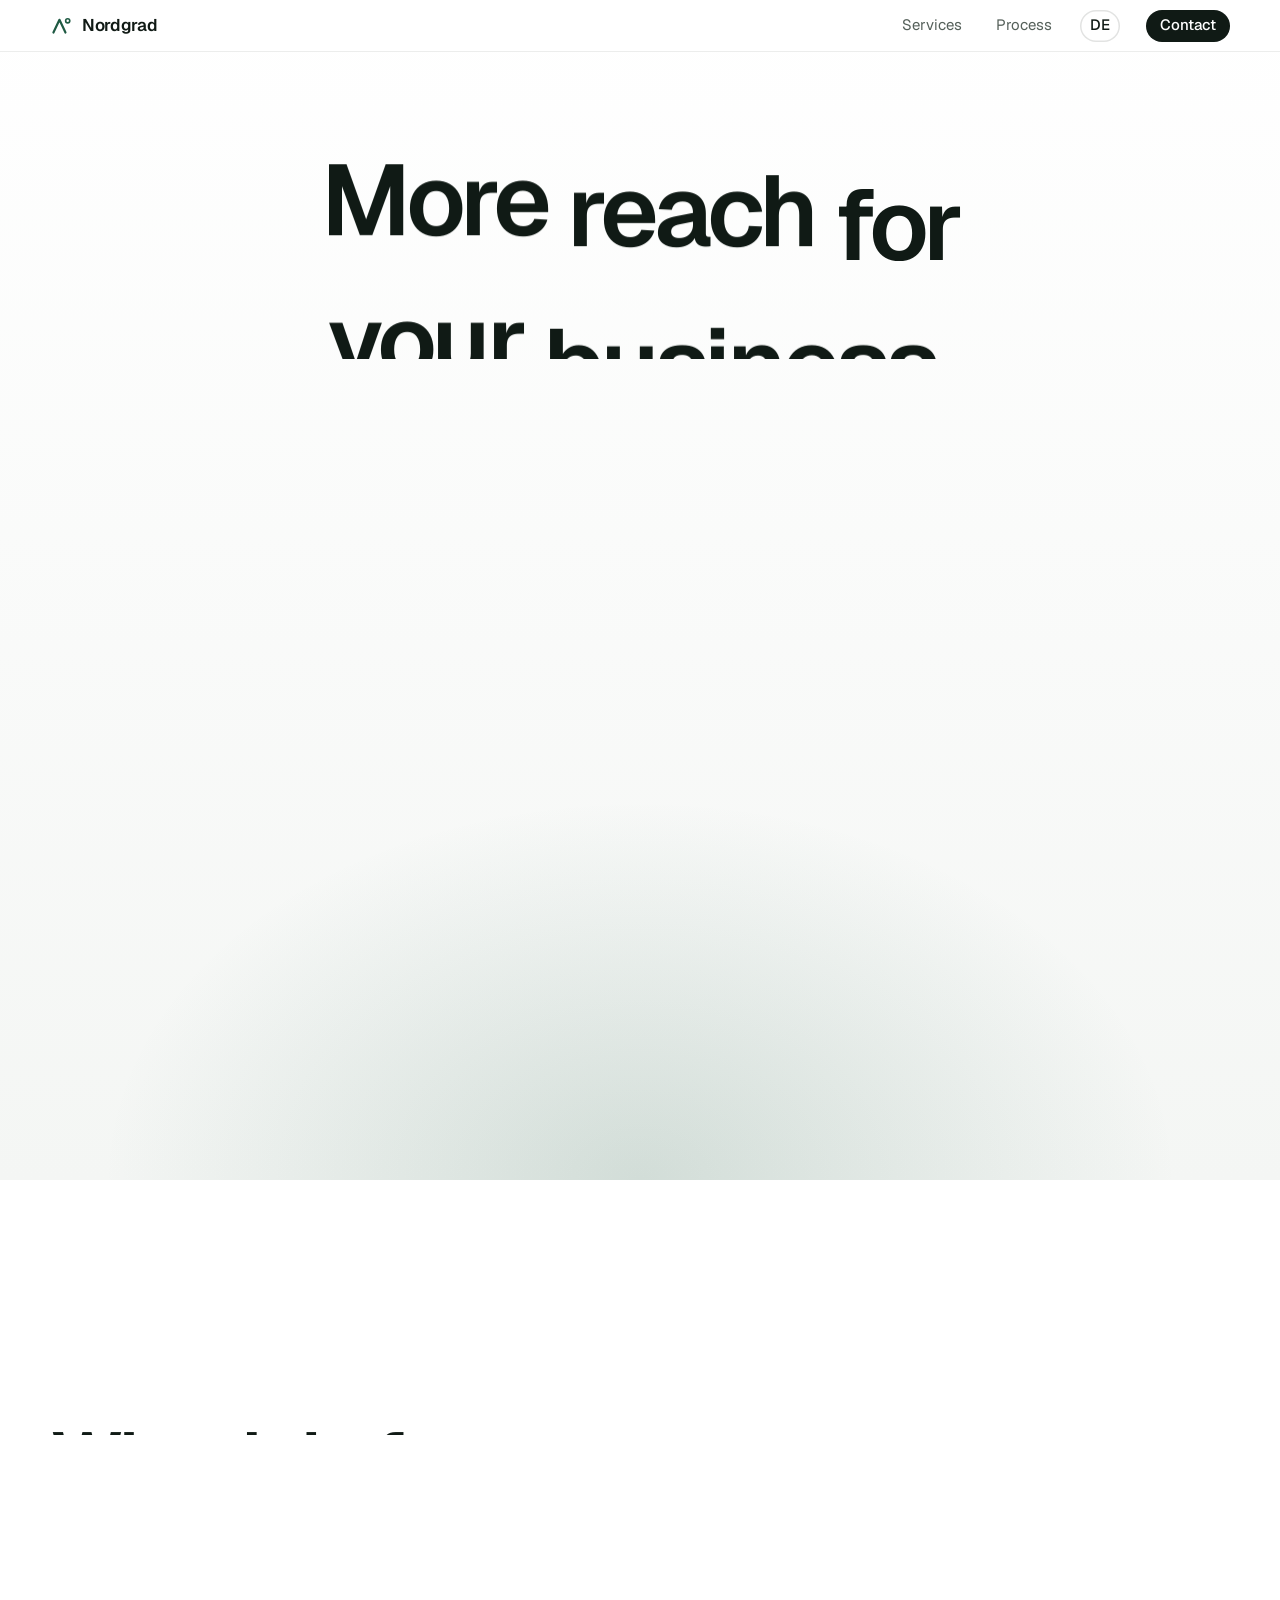
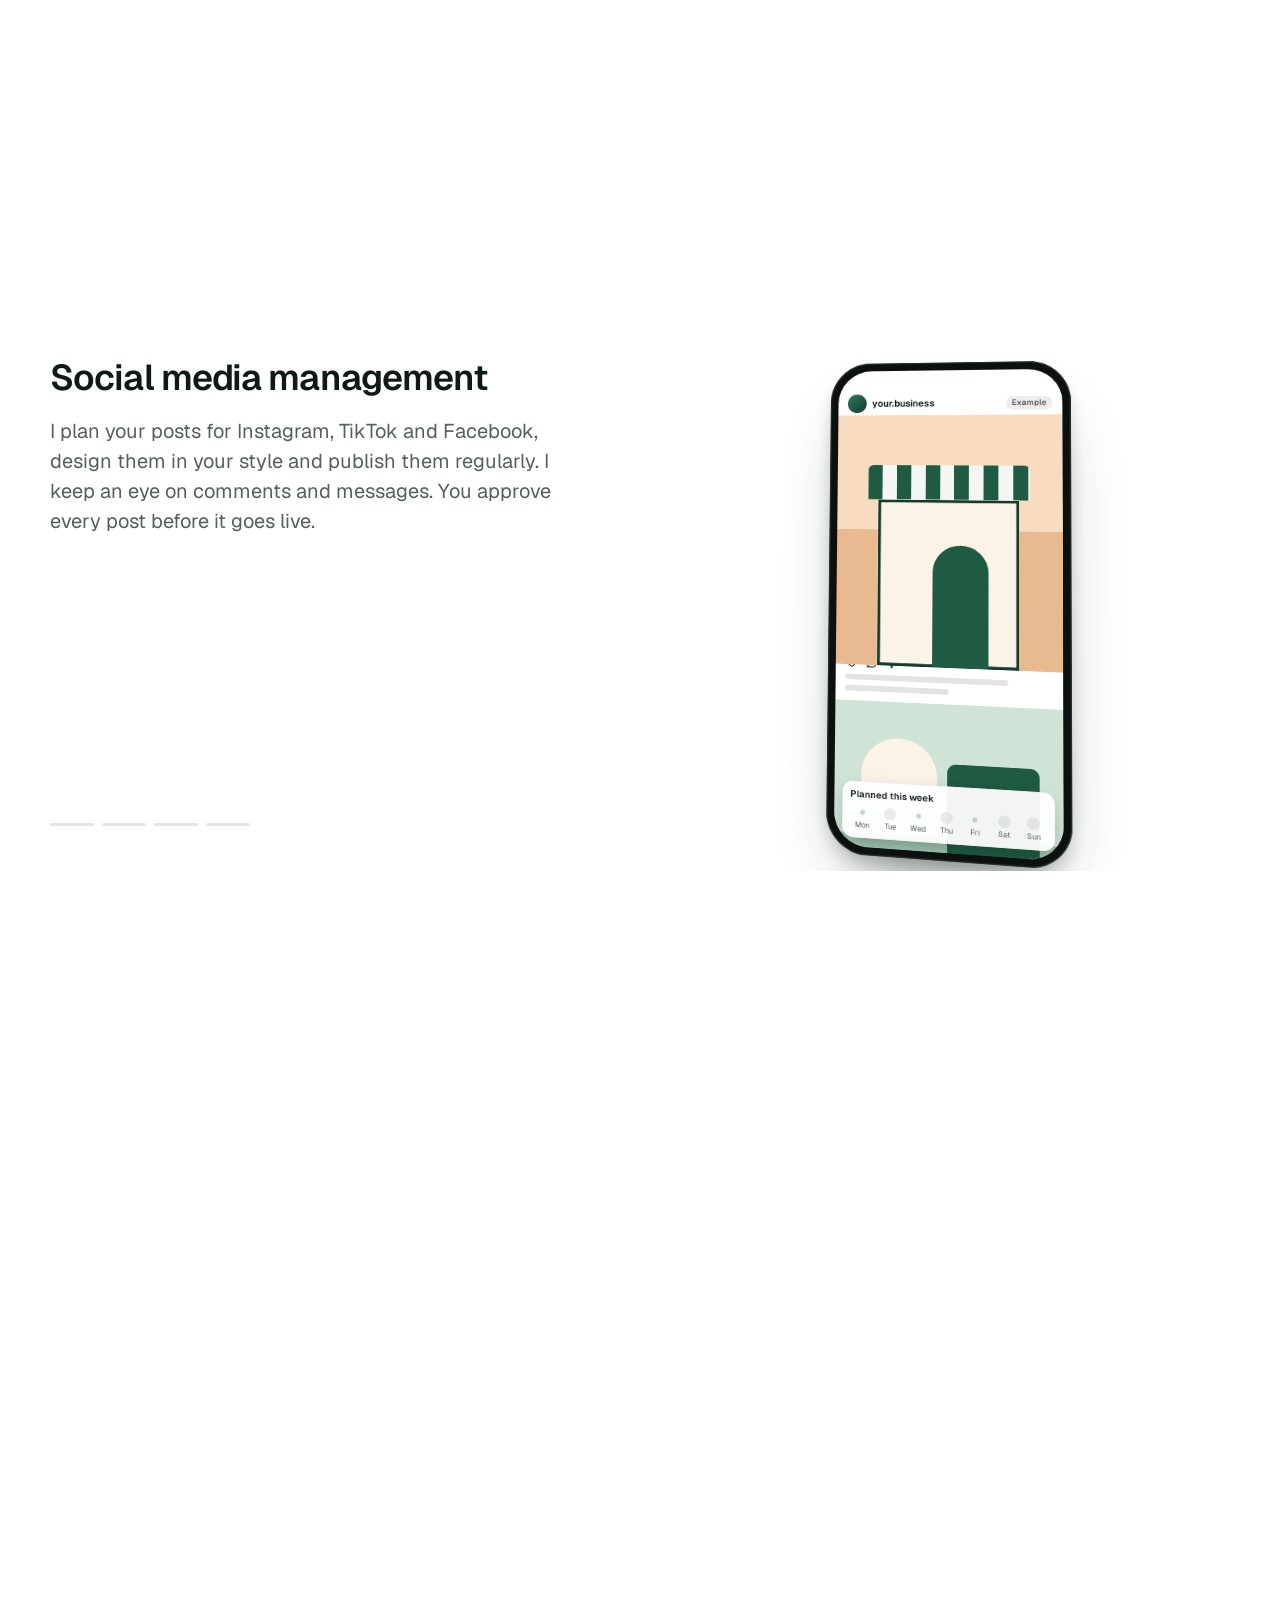
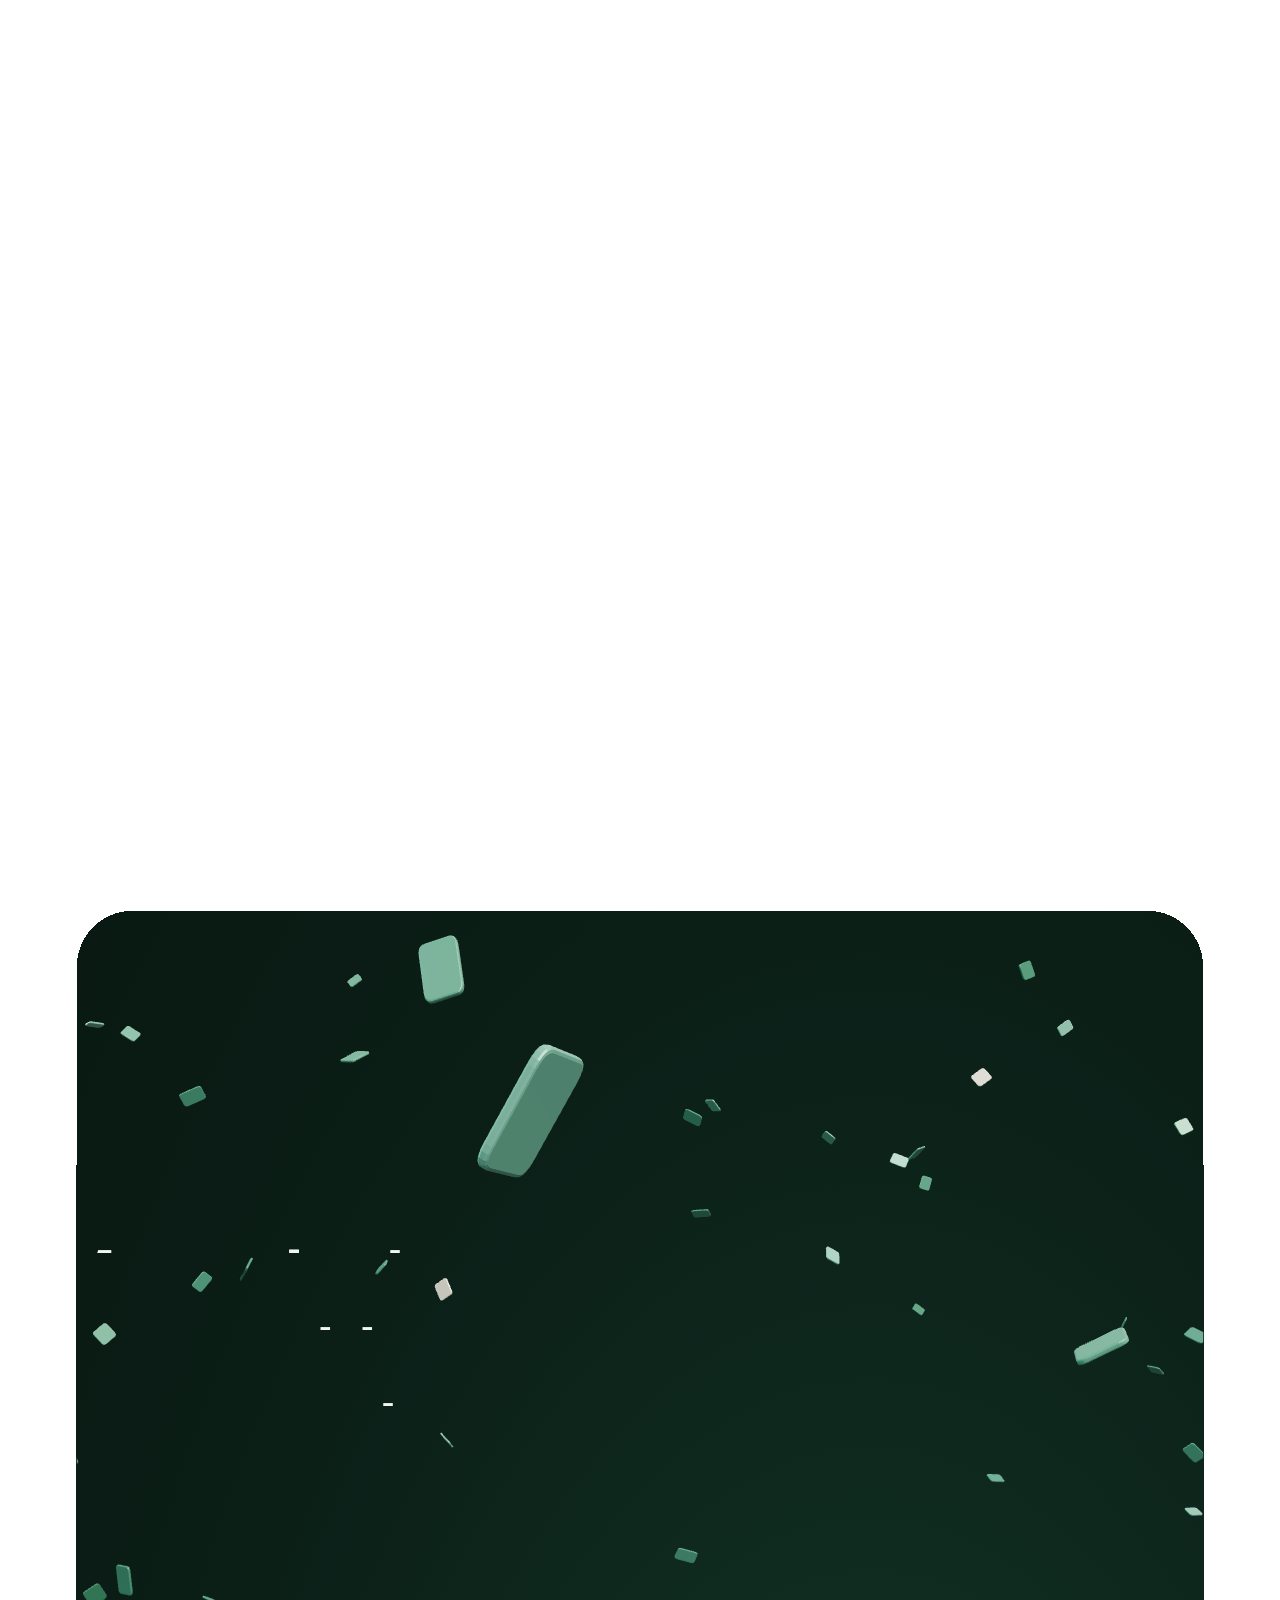
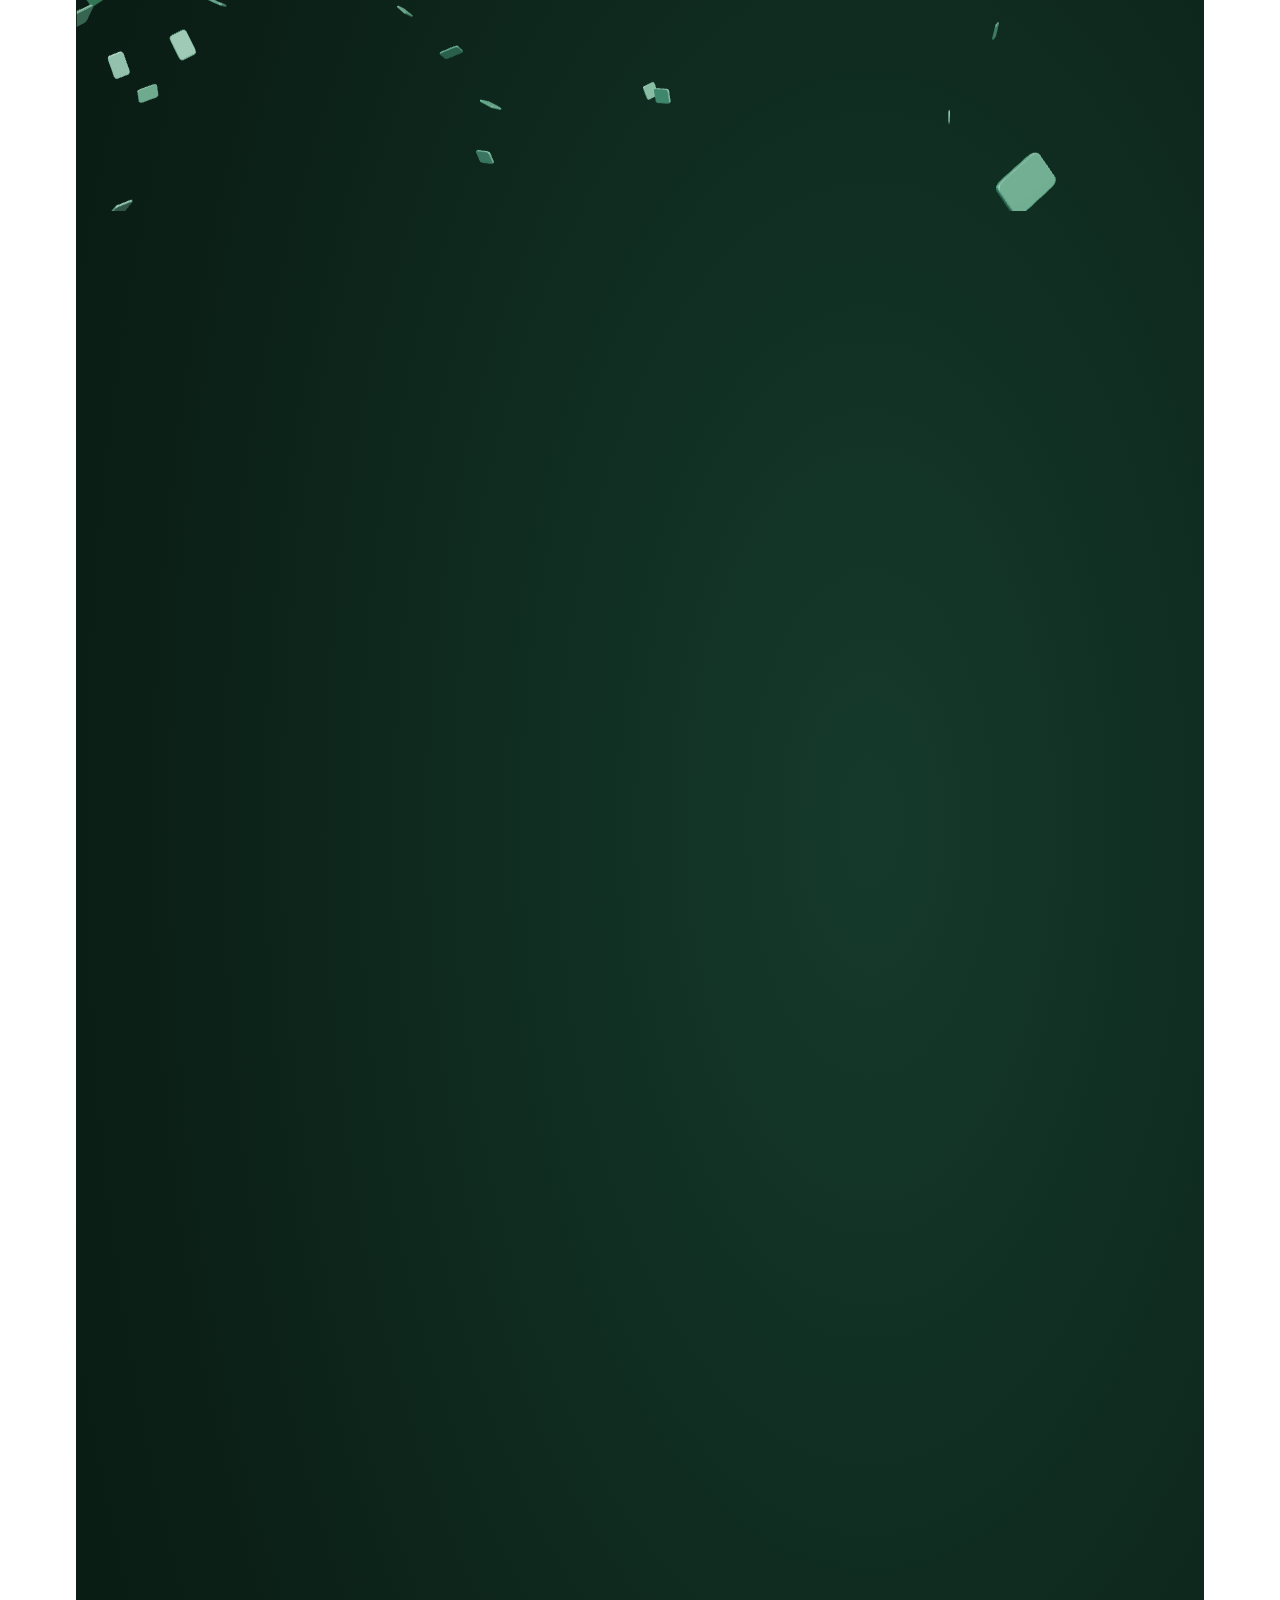
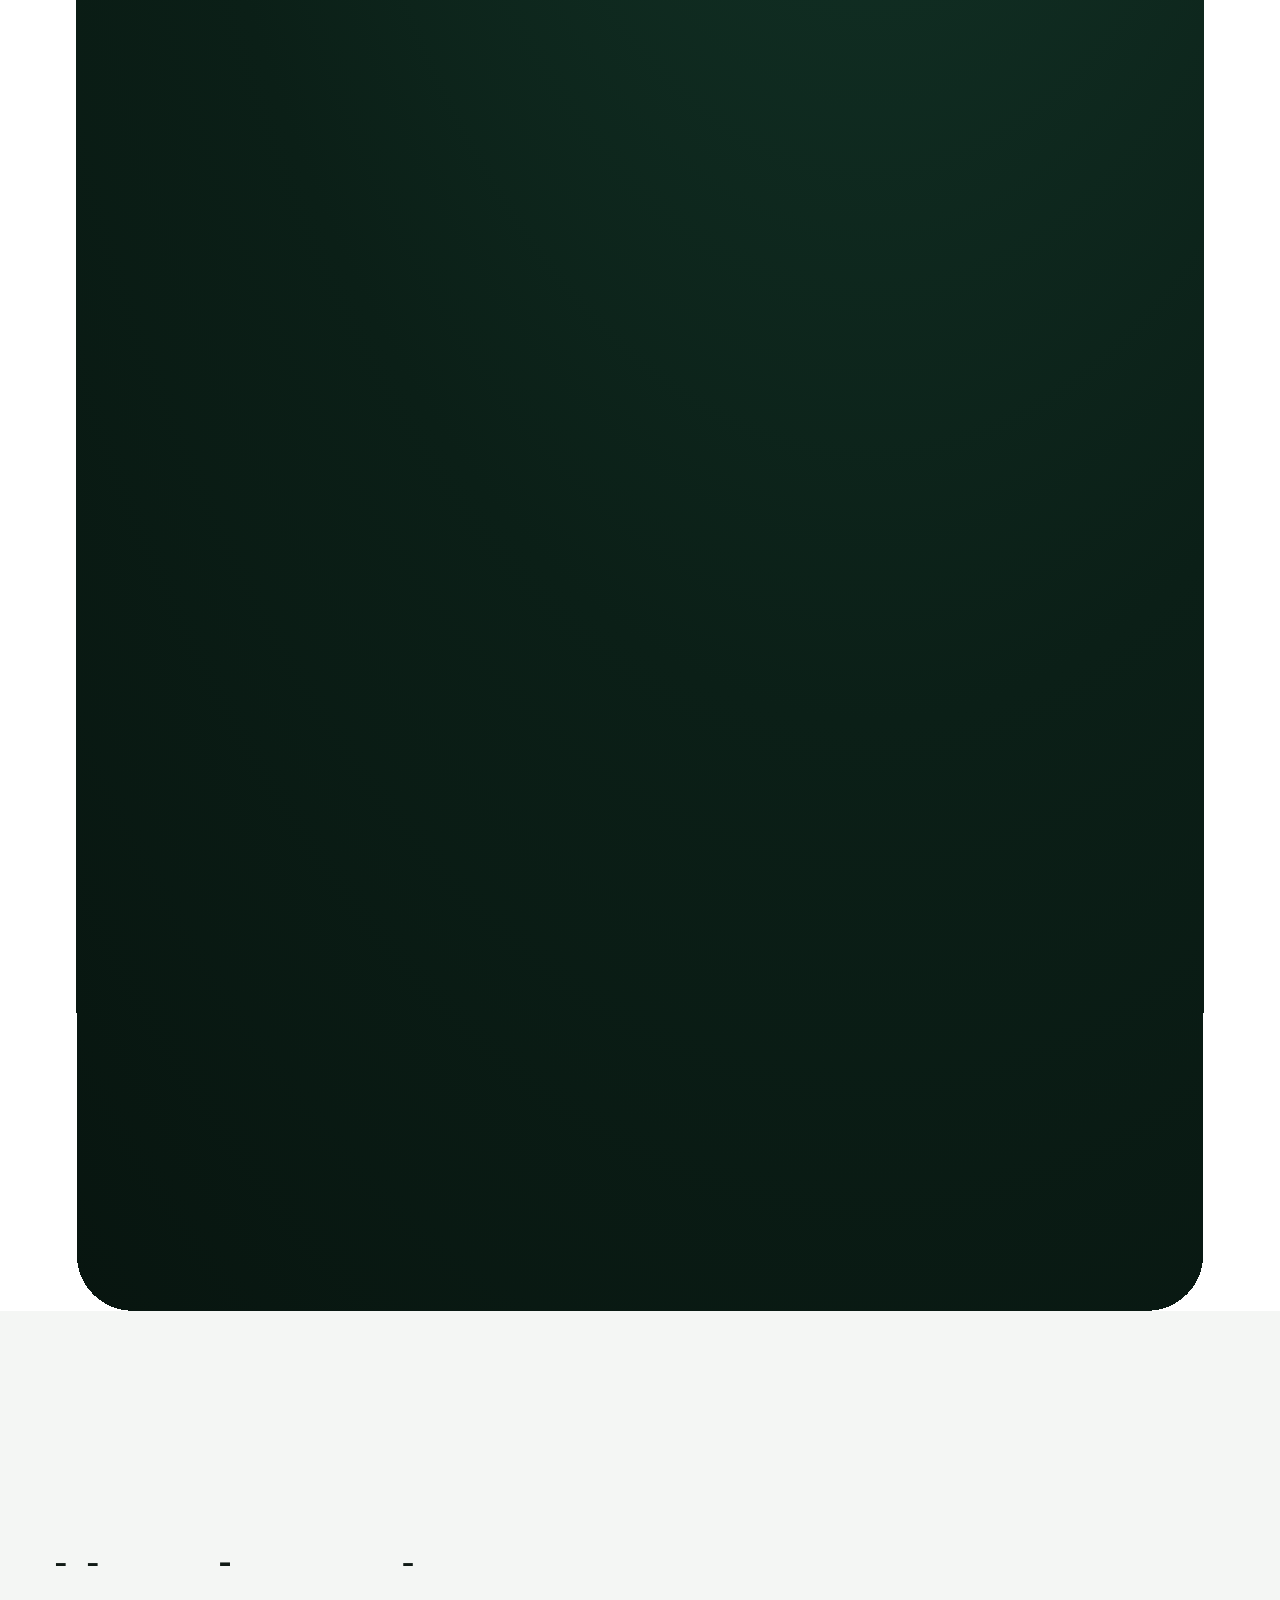
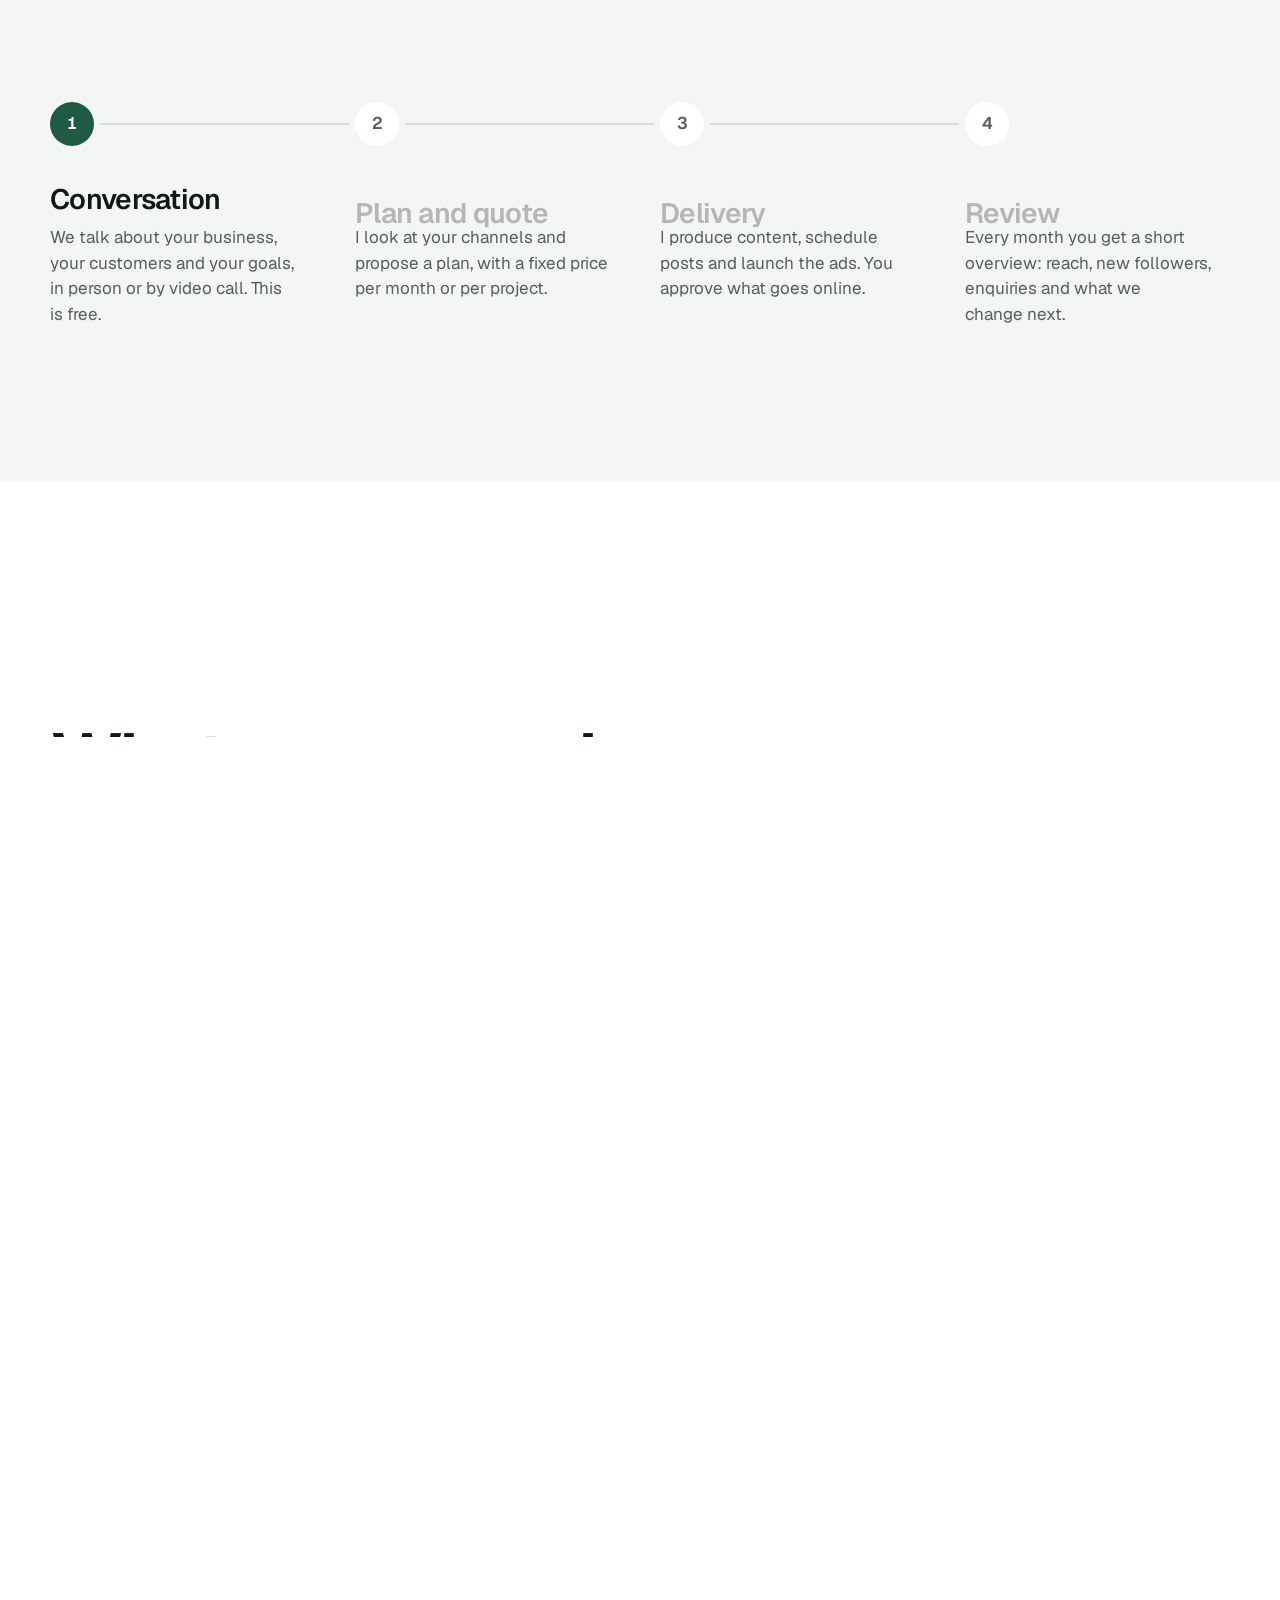
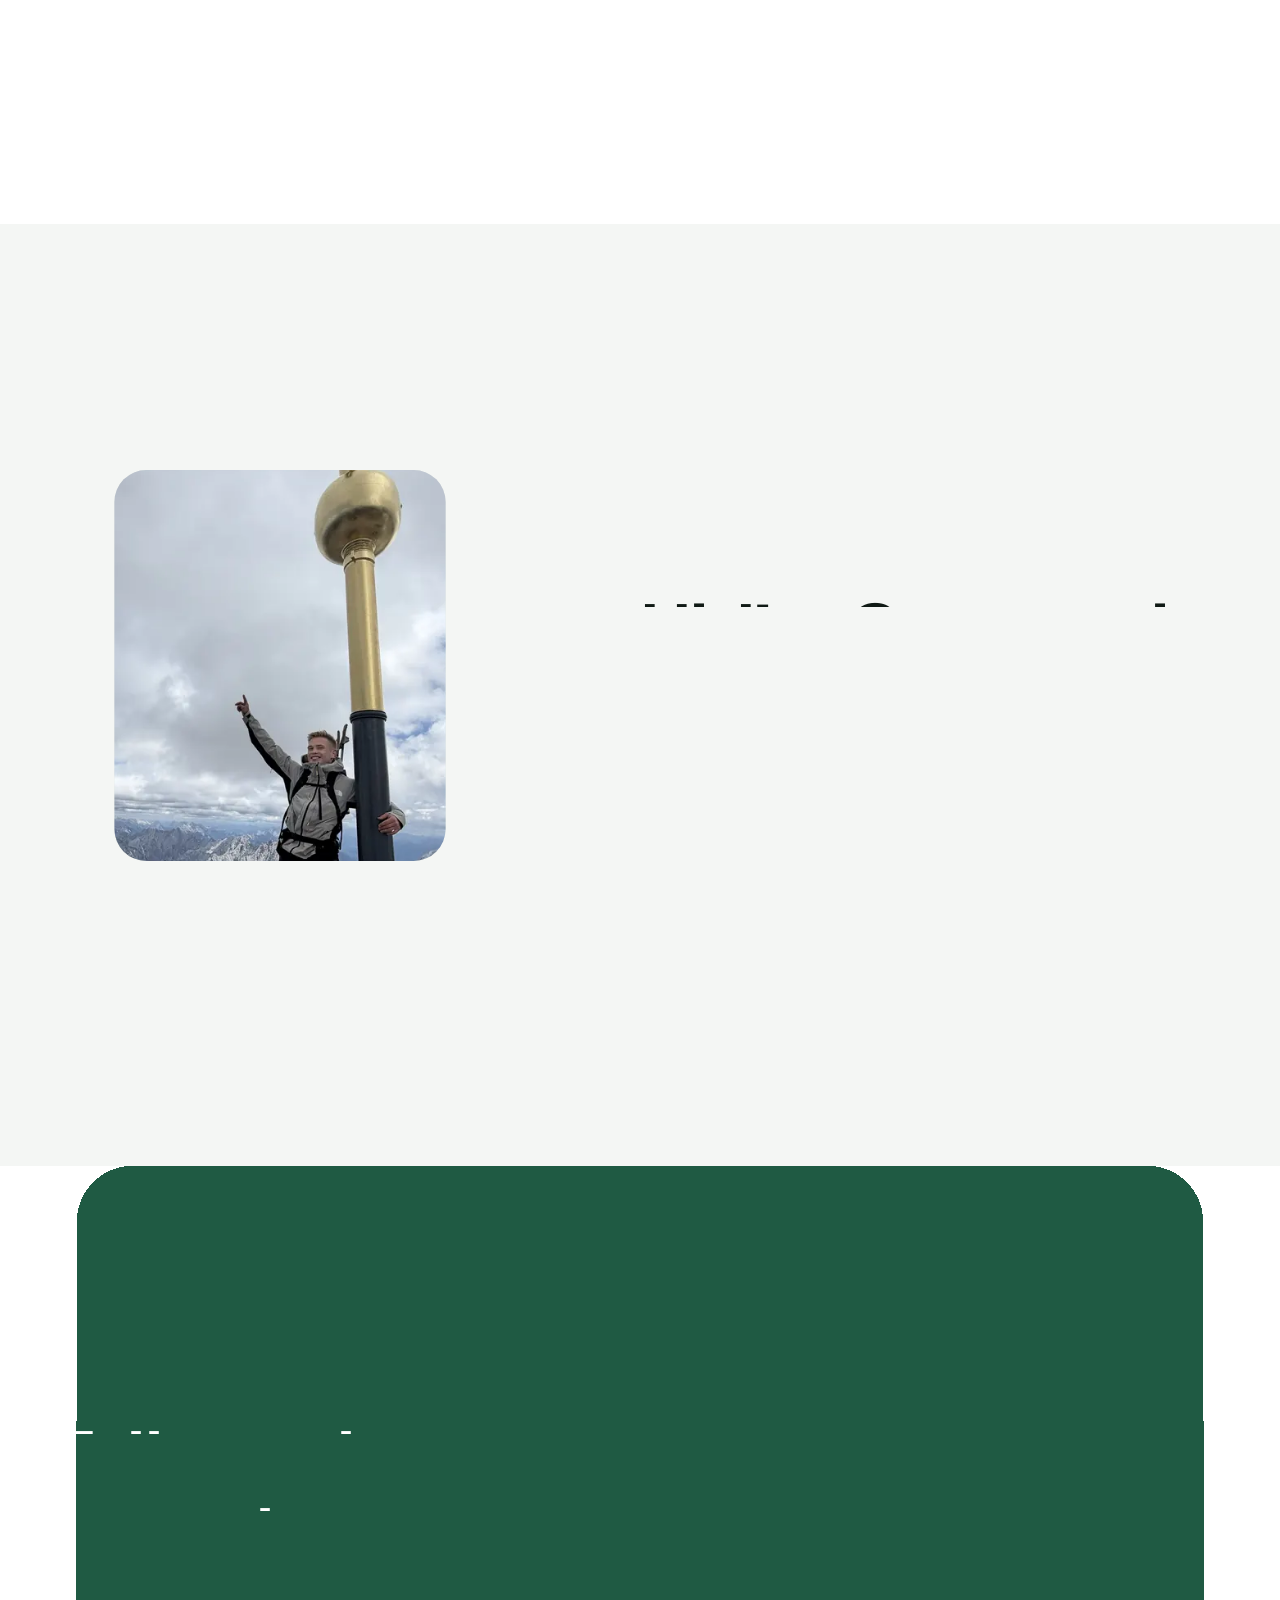
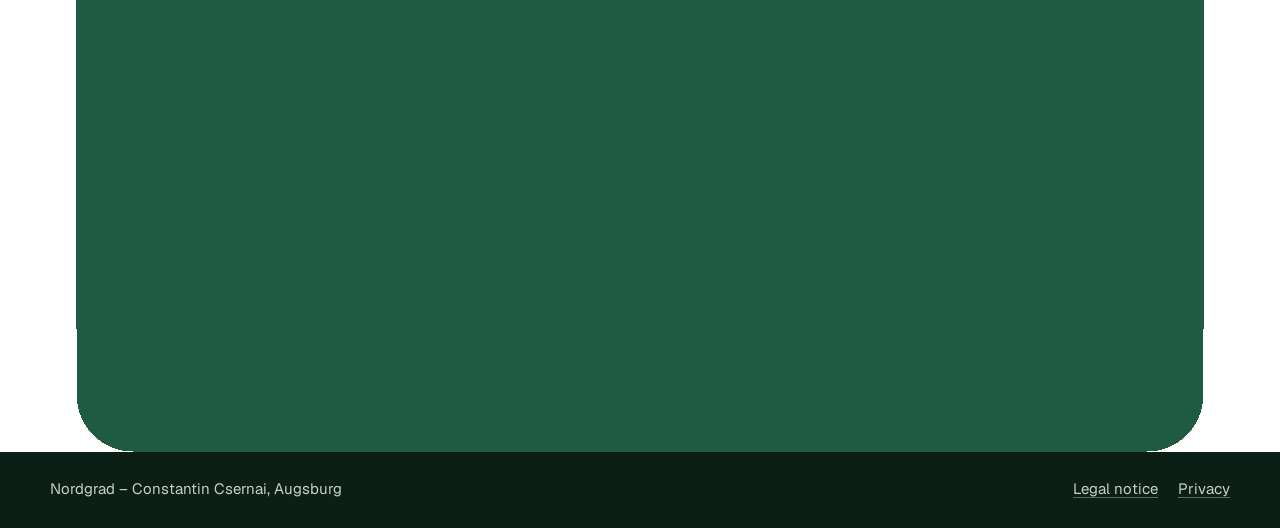
==== commit 5900fdf7: "Geschäftsnummer eingetragen Co-Authored-By: Claude Fable 5.2 <noreply@anthropic.com>" ====
--- a/en/index.html
+++ b/en/index.html
@@ -64,7 +64,7 @@
         <p class="vorspann" data-auf>Social media, content with creators, paid ads and the website to go with it. One person for everything, across Germany and internationally.</p>
         <div class="knoepfe" data-auf>
           <a class="knopf voll" href="mailto:nordgrad.augsburg@gmail.com?subject=Social%20media%20enquiry">Write an email</a>
-          <a class="knopf leer" href="#leistungen">See the services</a>
+          <a class="knopf leer" href="tel:+4915679842759">Call +49 1567 9842759</a>
         </div>
       </div>
 
@@ -85,6 +85,7 @@
               <div class="karte-seite karte-hinten" inert>
                 <div class="karte-glanz" aria-hidden="true"></div>
                 <dl class="karte-daten">
+                  <div><dt>Phone</dt><dd><a href="tel:+4915679842759">+49 1567 9842759</a></dd></div>
                   <div><dt>Email</dt><dd><a href="mailto:nordgrad.augsburg@gmail.com">nordgrad.augsburg@gmail.com</a></dd></div>
                   <div><dt>Based in</dt><dd>Augsburg, Germany</dd></div>
                 </dl>
@@ -351,11 +352,15 @@
     <section class="kontakt" id="kontakt" aria-labelledby="kontakt-titel">
       <div class="huelle">
         <h2 id="kontakt-titel">Tell me about your plans.</h2>
-        <p class="vorspann">Send me a short note about what you have in mind. I will get back to you within two working days, by phone if you prefer.</p>
+        <p class="vorspann">Send me a short note about what you have in mind, or give me a call. I will get back to you within two working days.</p>
         <ul class="kontakt-wege">
           <li>
             <span class="kontakt-art">Email</span>
             <a href="mailto:nordgrad.augsburg@gmail.com?subject=Social%20media%20enquiry">nordgrad.augsburg<wbr>@gmail.com</a>
+          </li>
+          <li>
+            <span class="kontakt-art">Phone</span>
+            <a href="tel:+4915679842759">+49 1567 9842759</a>
           </li>
         </ul>
       </div>
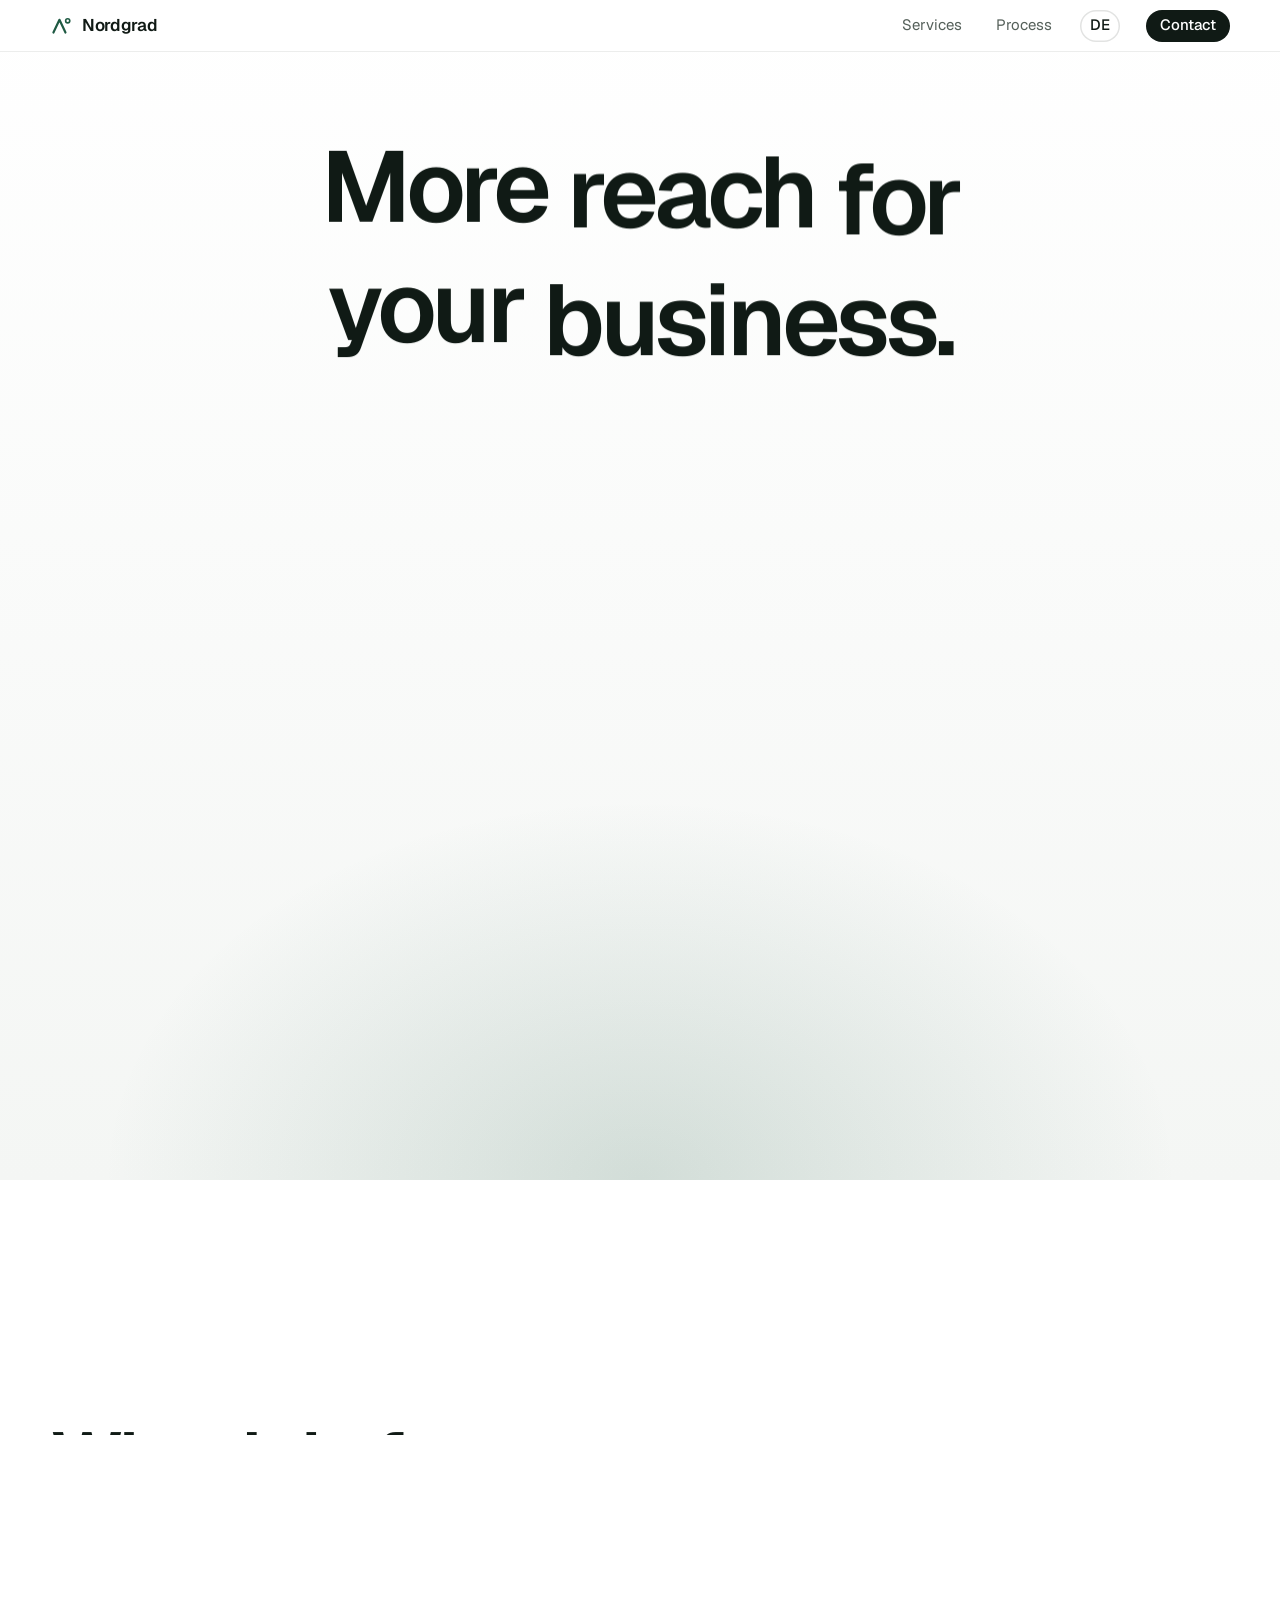
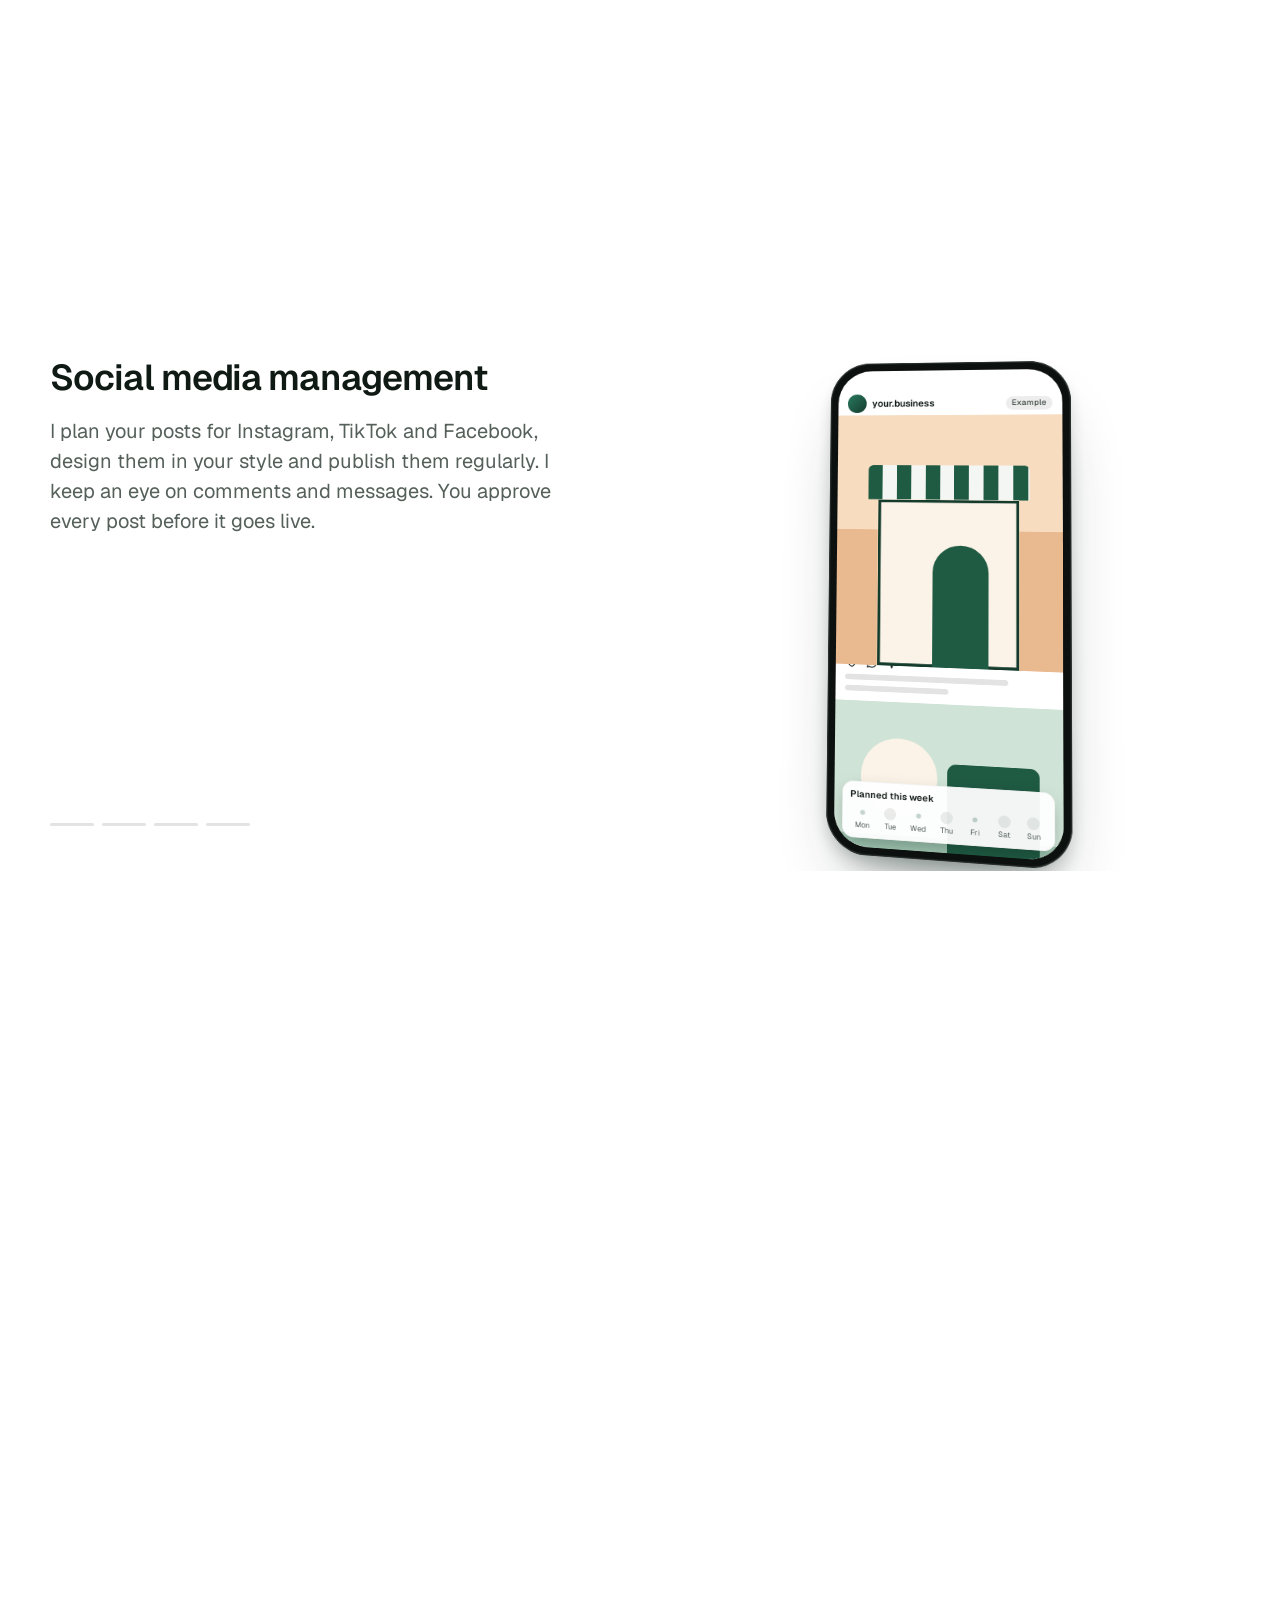
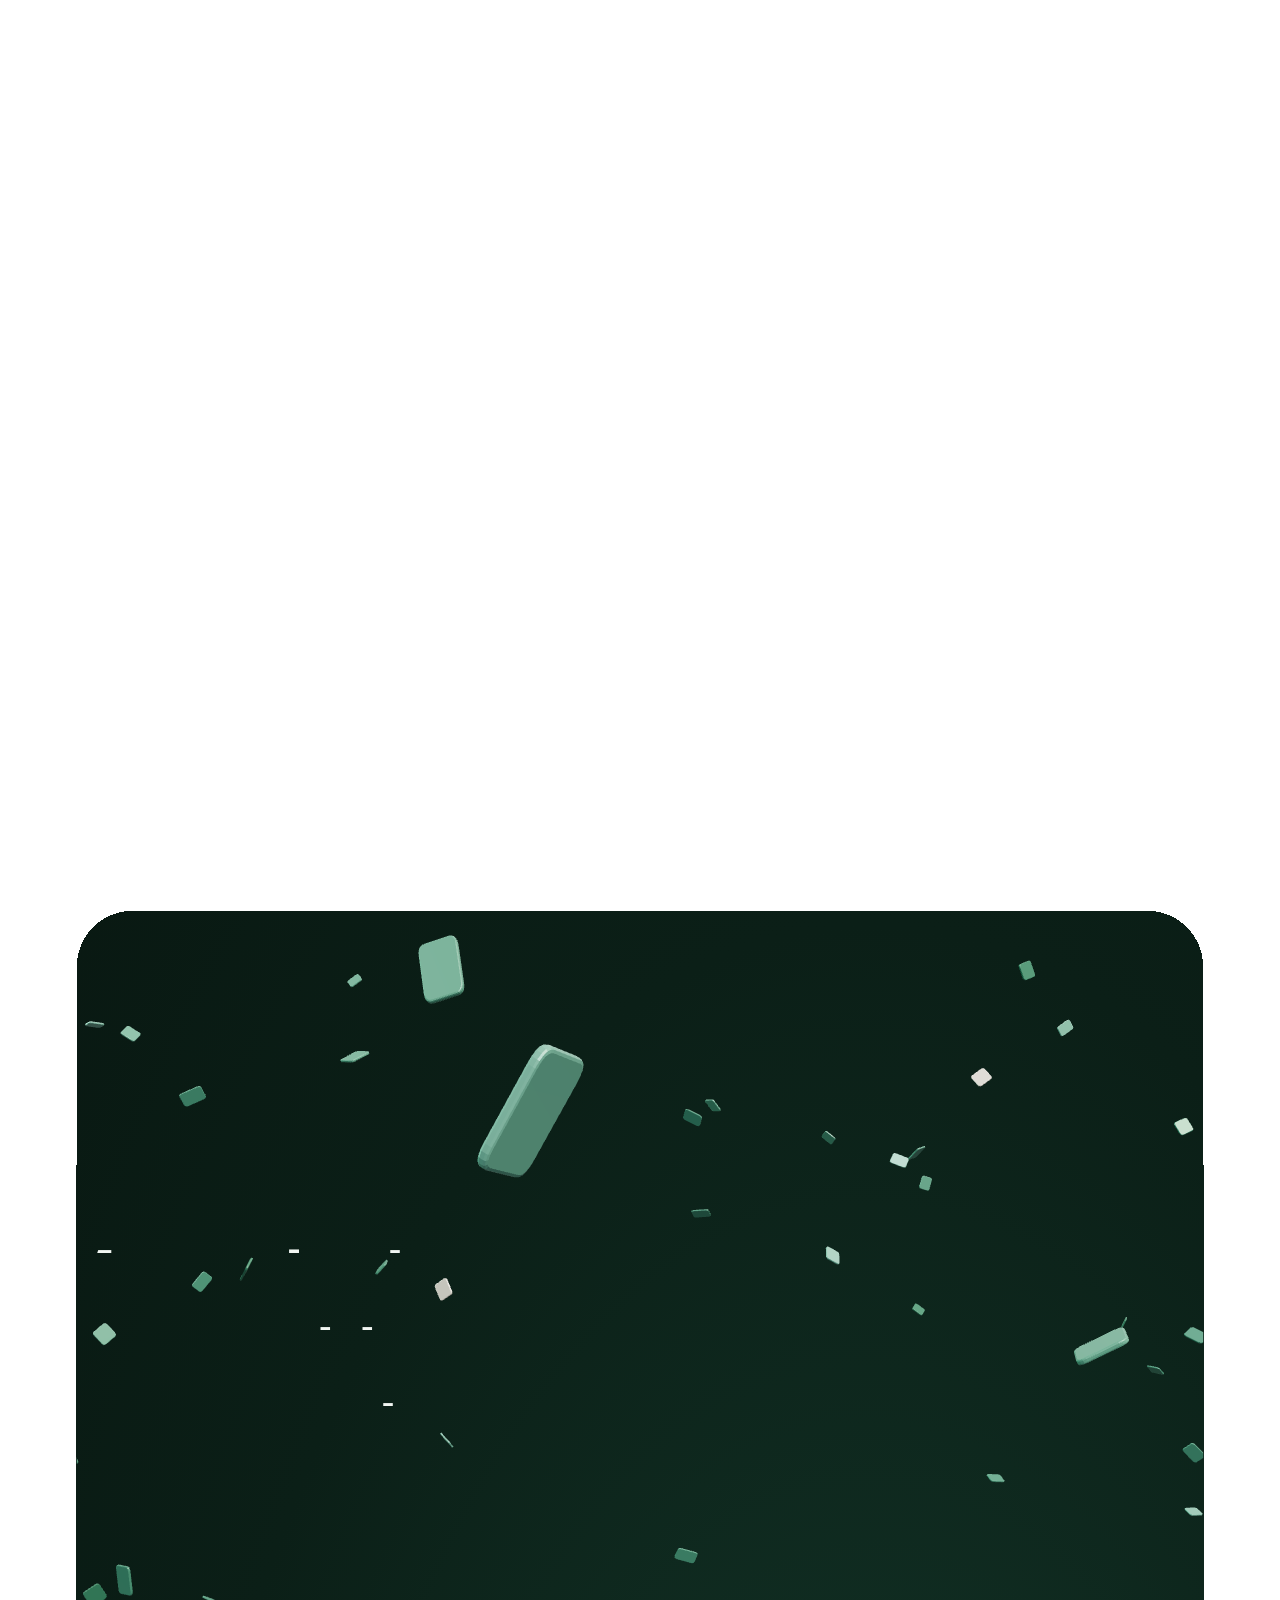
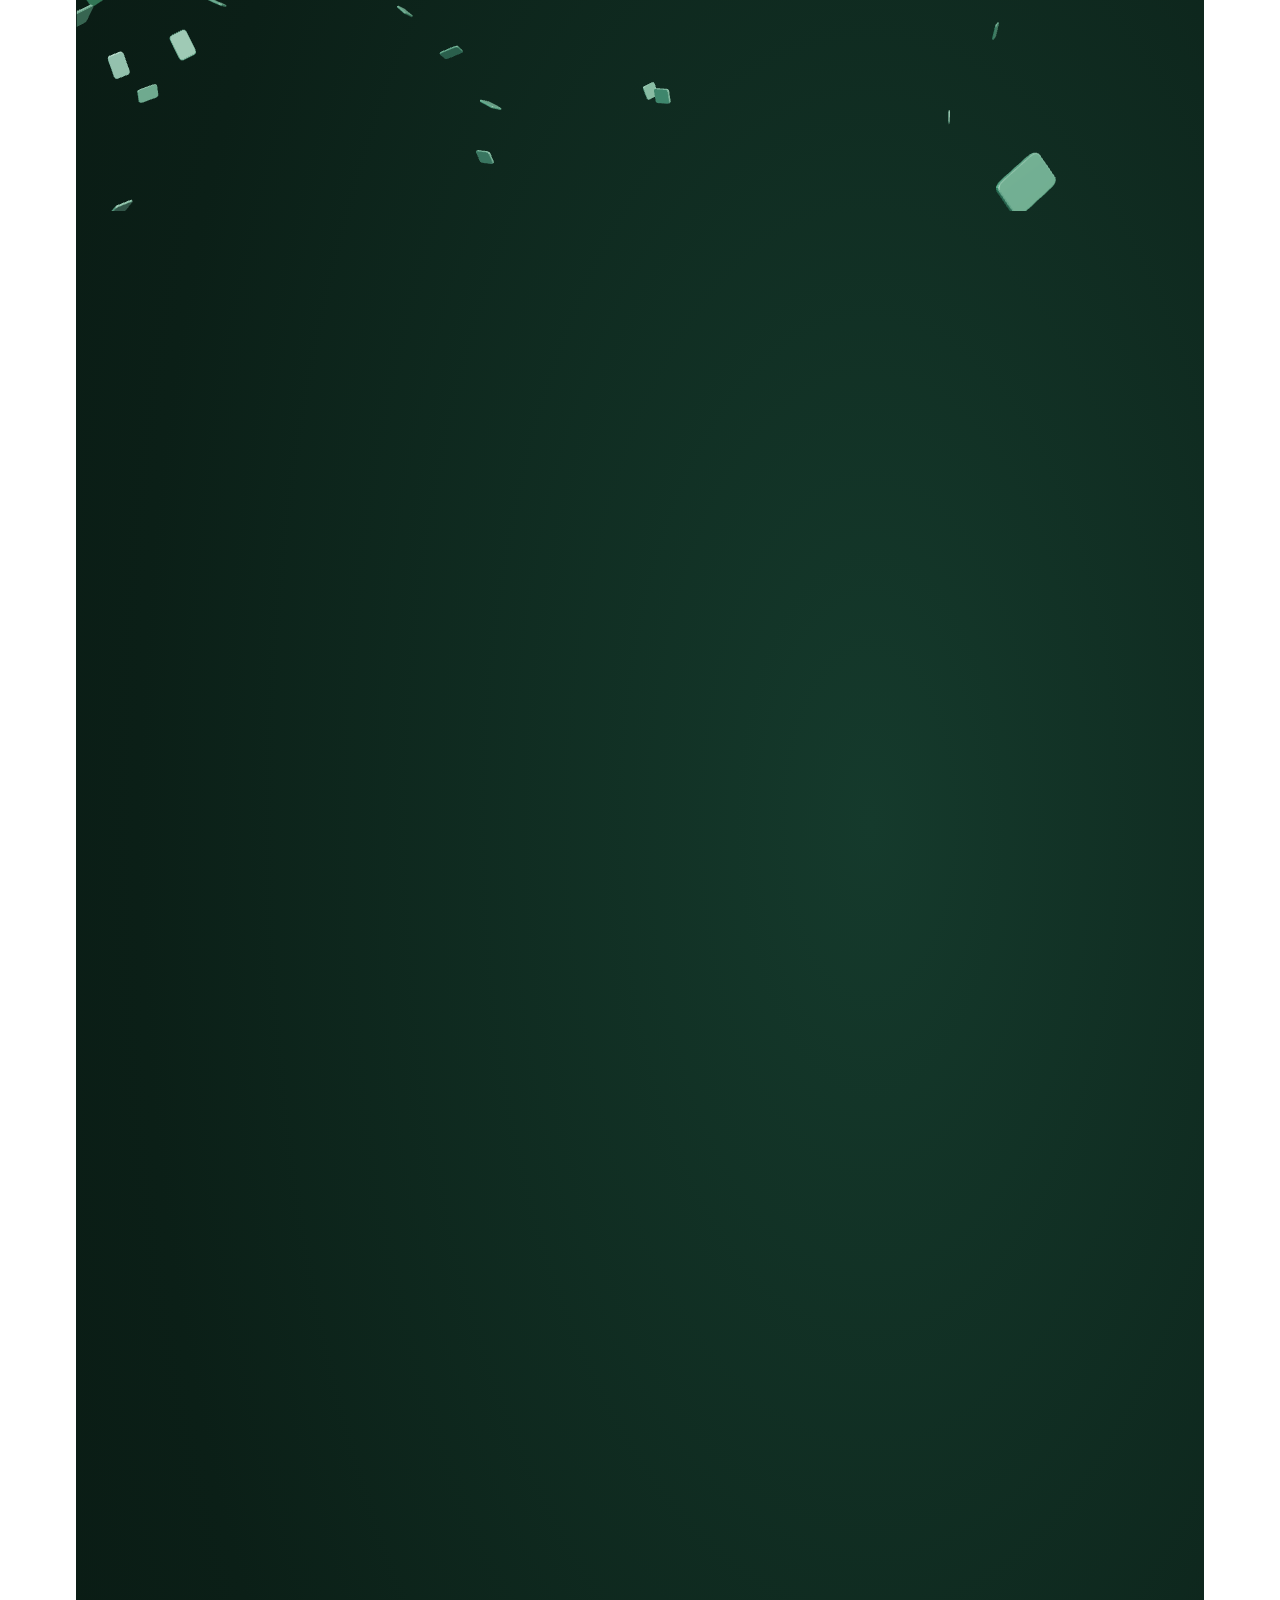
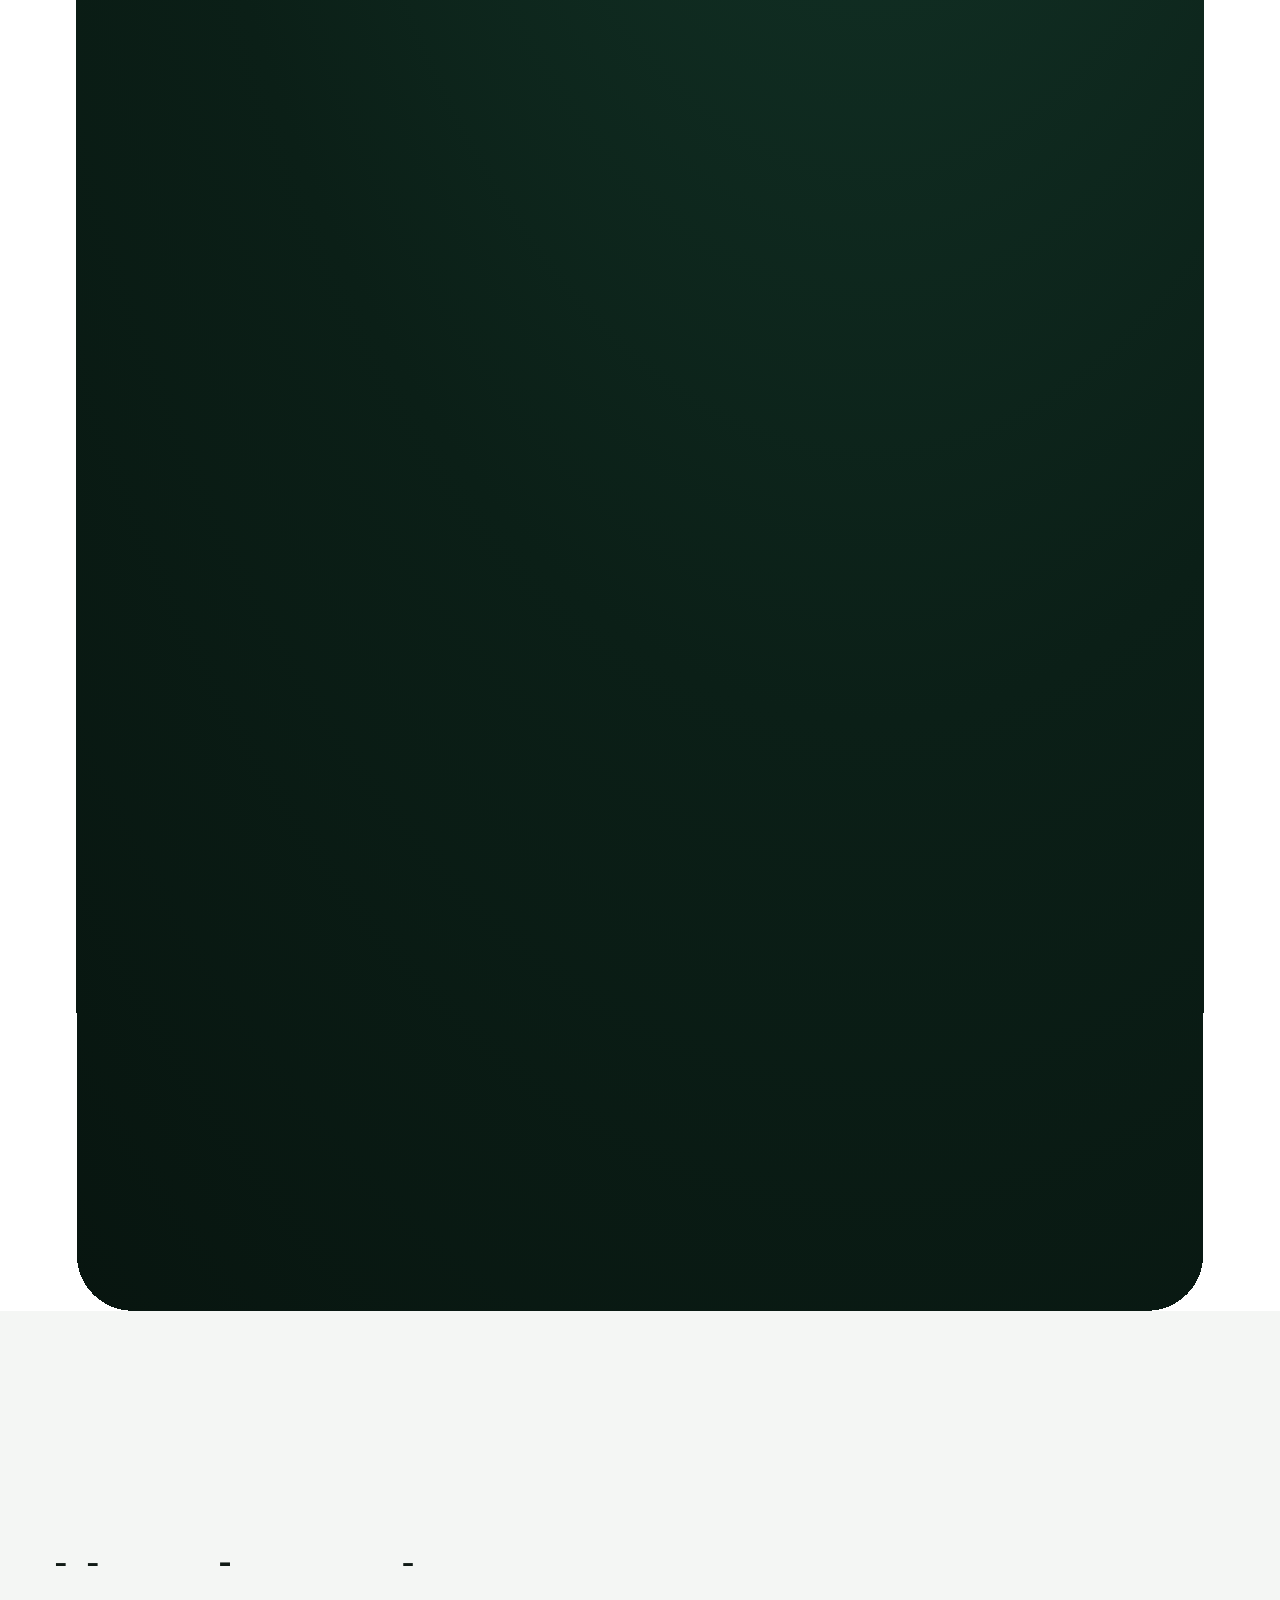
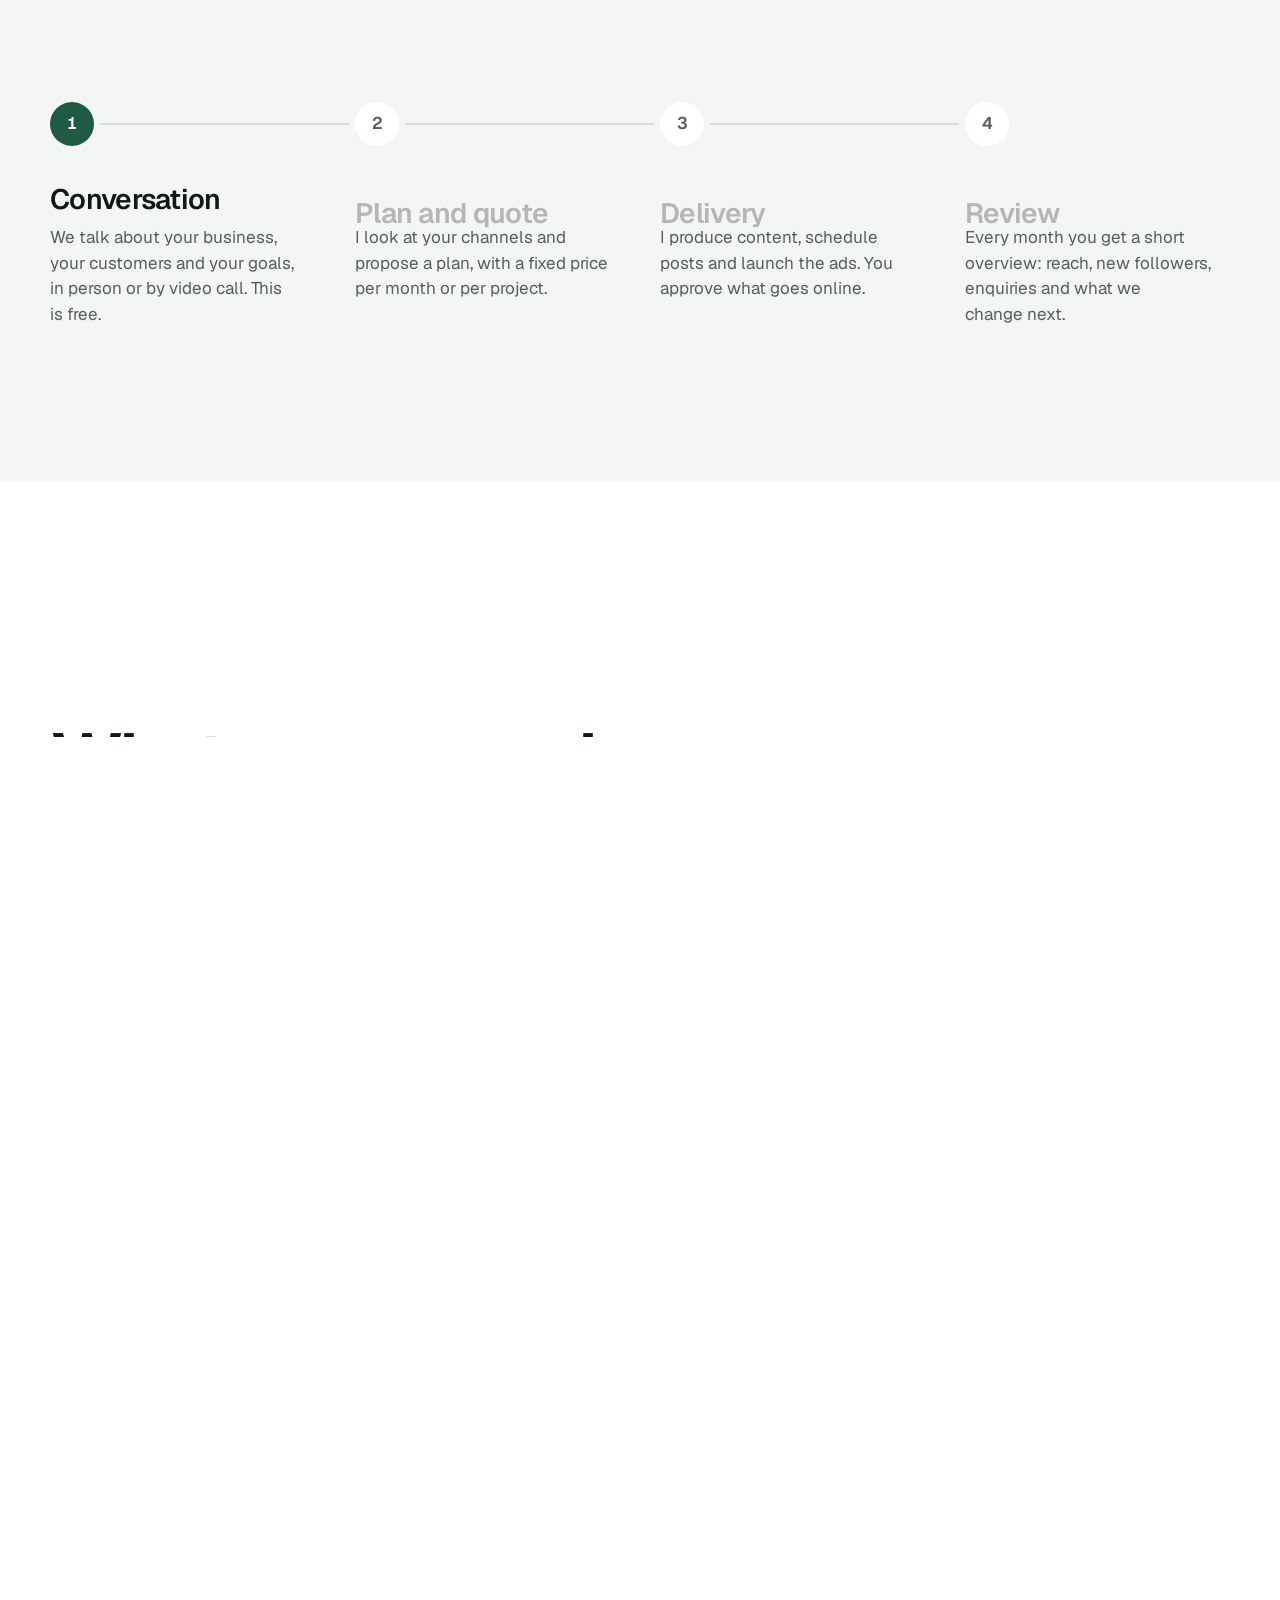
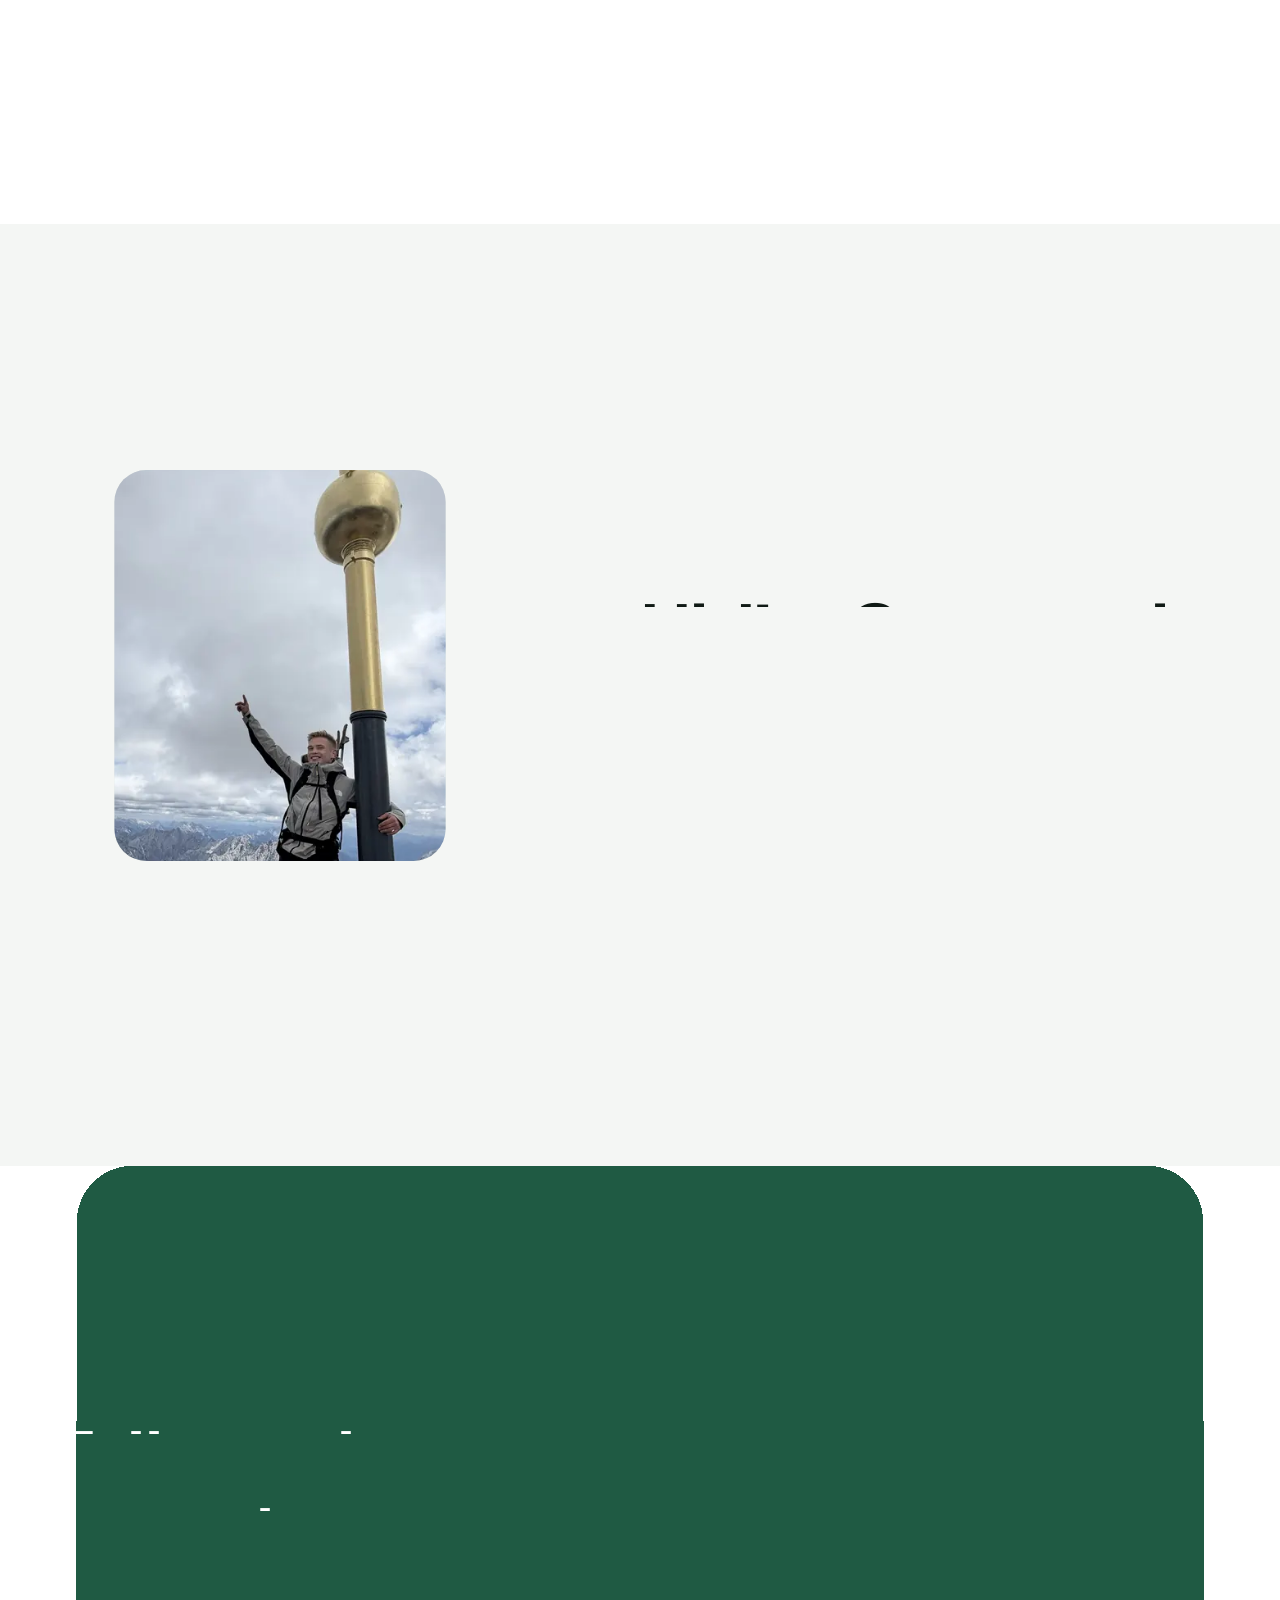
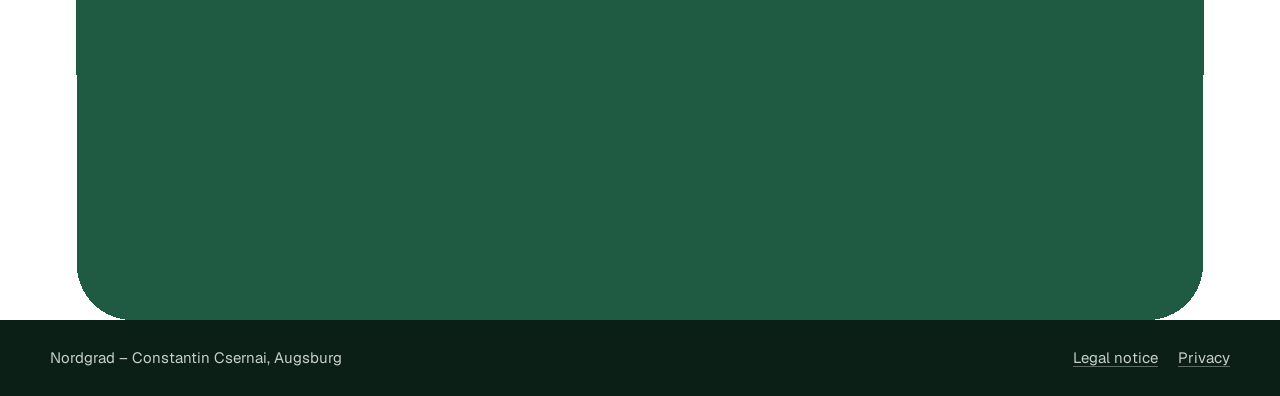
==== commit 0dc41201: "Telefonnummer bis zur Freischaltung ausgeblendet Co-Authored-By: Claude Fable 5.2 <noreply@anthropic" ====
--- a/en/index.html
+++ b/en/index.html
@@ -64,7 +64,7 @@
         <p class="vorspann" data-auf>Social media, content with creators, paid ads and the website to go with it. One person for everything, across Germany and internationally.</p>
         <div class="knoepfe" data-auf>
           <a class="knopf voll" href="mailto:nordgrad.augsburg@gmail.com?subject=Social%20media%20enquiry">Write an email</a>
-          <a class="knopf leer" href="tel:+4915679842759">Call +49 1567 9842759</a>
+          <a class="knopf leer" href="#leistungen">See the services</a>
         </div>
       </div>
 
@@ -85,7 +85,7 @@
               <div class="karte-seite karte-hinten" inert>
                 <div class="karte-glanz" aria-hidden="true"></div>
                 <dl class="karte-daten">
-                  <div><dt>Phone</dt><dd><a href="tel:+4915679842759">+49 1567 9842759</a></dd></div>
+                  
                   <div><dt>Email</dt><dd><a href="mailto:nordgrad.augsburg@gmail.com">nordgrad.augsburg@gmail.com</a></dd></div>
                   <div><dt>Based in</dt><dd>Augsburg, Germany</dd></div>
                 </dl>
@@ -352,16 +352,13 @@
     <section class="kontakt" id="kontakt" aria-labelledby="kontakt-titel">
       <div class="huelle">
         <h2 id="kontakt-titel">Tell me about your plans.</h2>
-        <p class="vorspann">Send me a short note about what you have in mind, or give me a call. I will get back to you within two working days.</p>
+        <p class="vorspann">Send me a short note about what you have in mind. I will get back to you within two working days, by phone if you prefer.</p>
         <ul class="kontakt-wege">
           <li>
             <span class="kontakt-art">Email</span>
             <a href="mailto:nordgrad.augsburg@gmail.com?subject=Social%20media%20enquiry">nordgrad.augsburg<wbr>@gmail.com</a>
           </li>
-          <li>
-            <span class="kontakt-art">Phone</span>
-            <a href="tel:+4915679842759">+49 1567 9842759</a>
-          </li>
+          
         </ul>
       </div>
     </section>
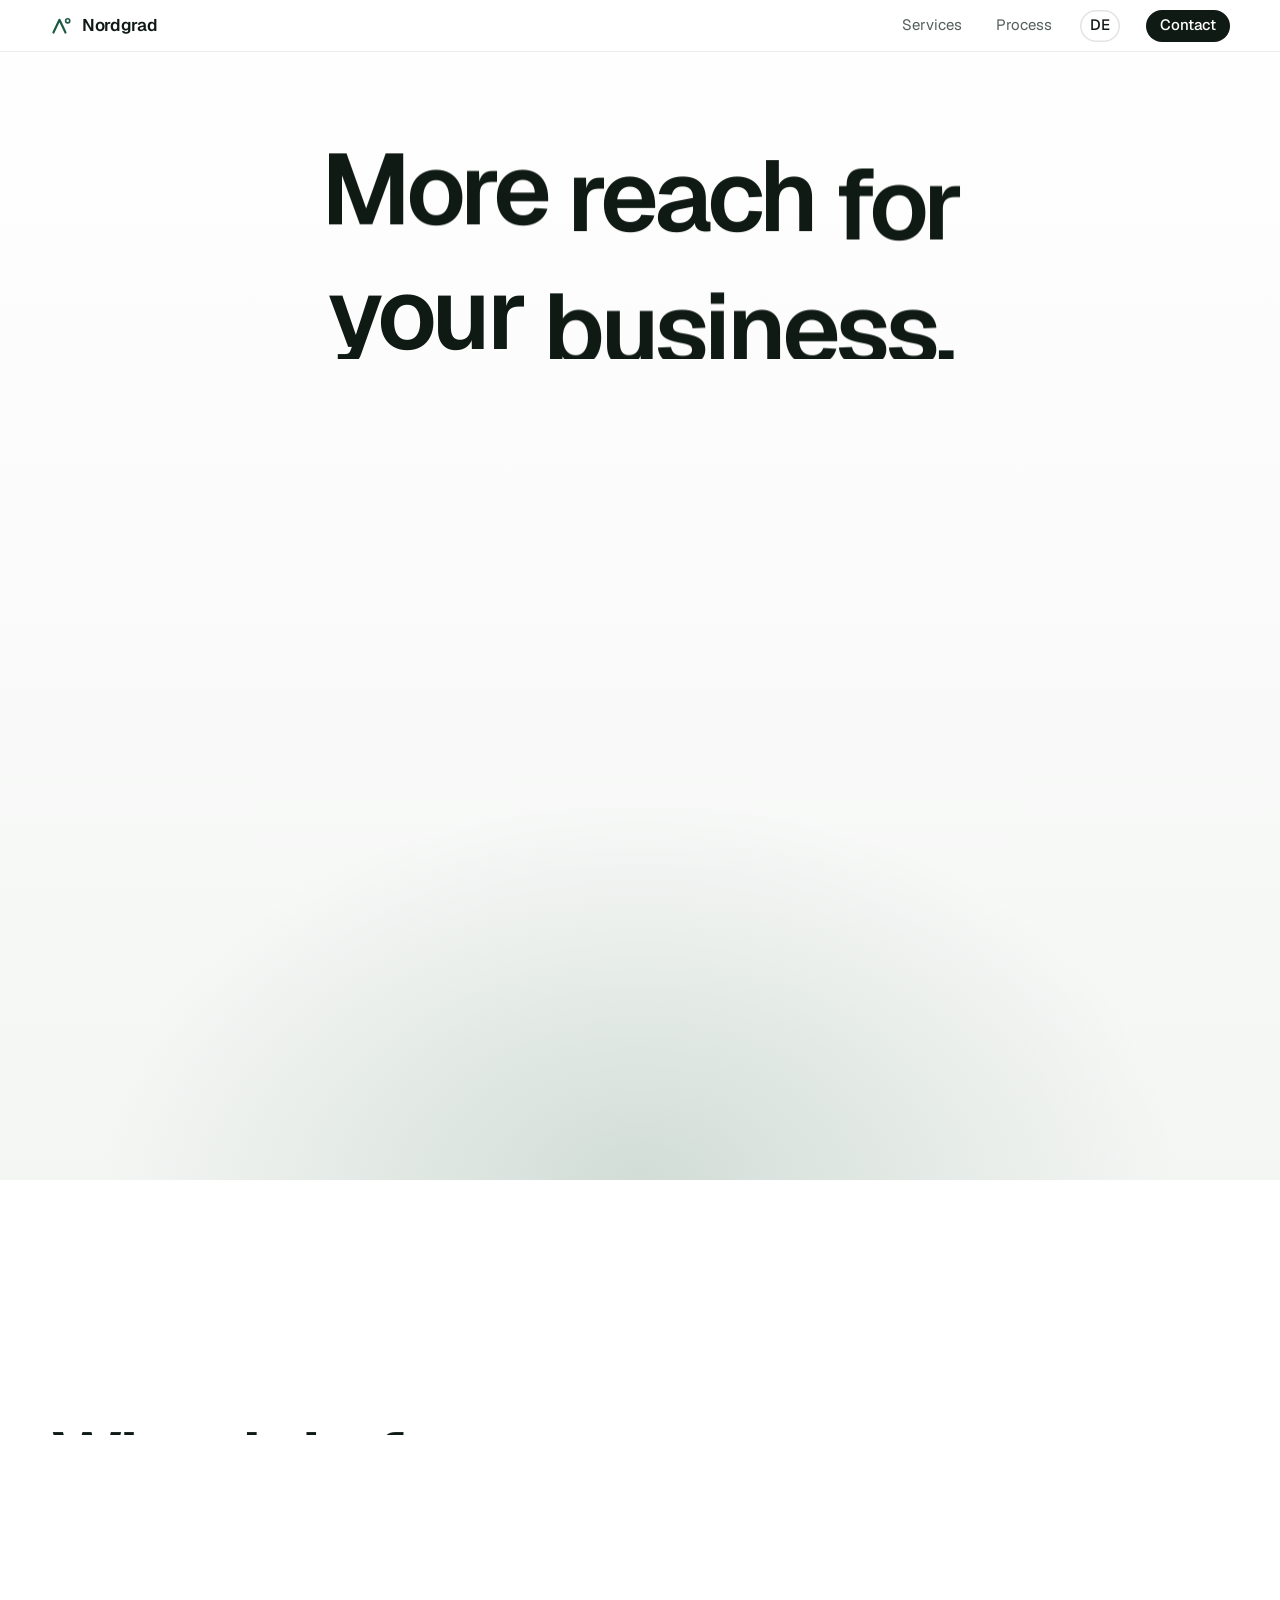
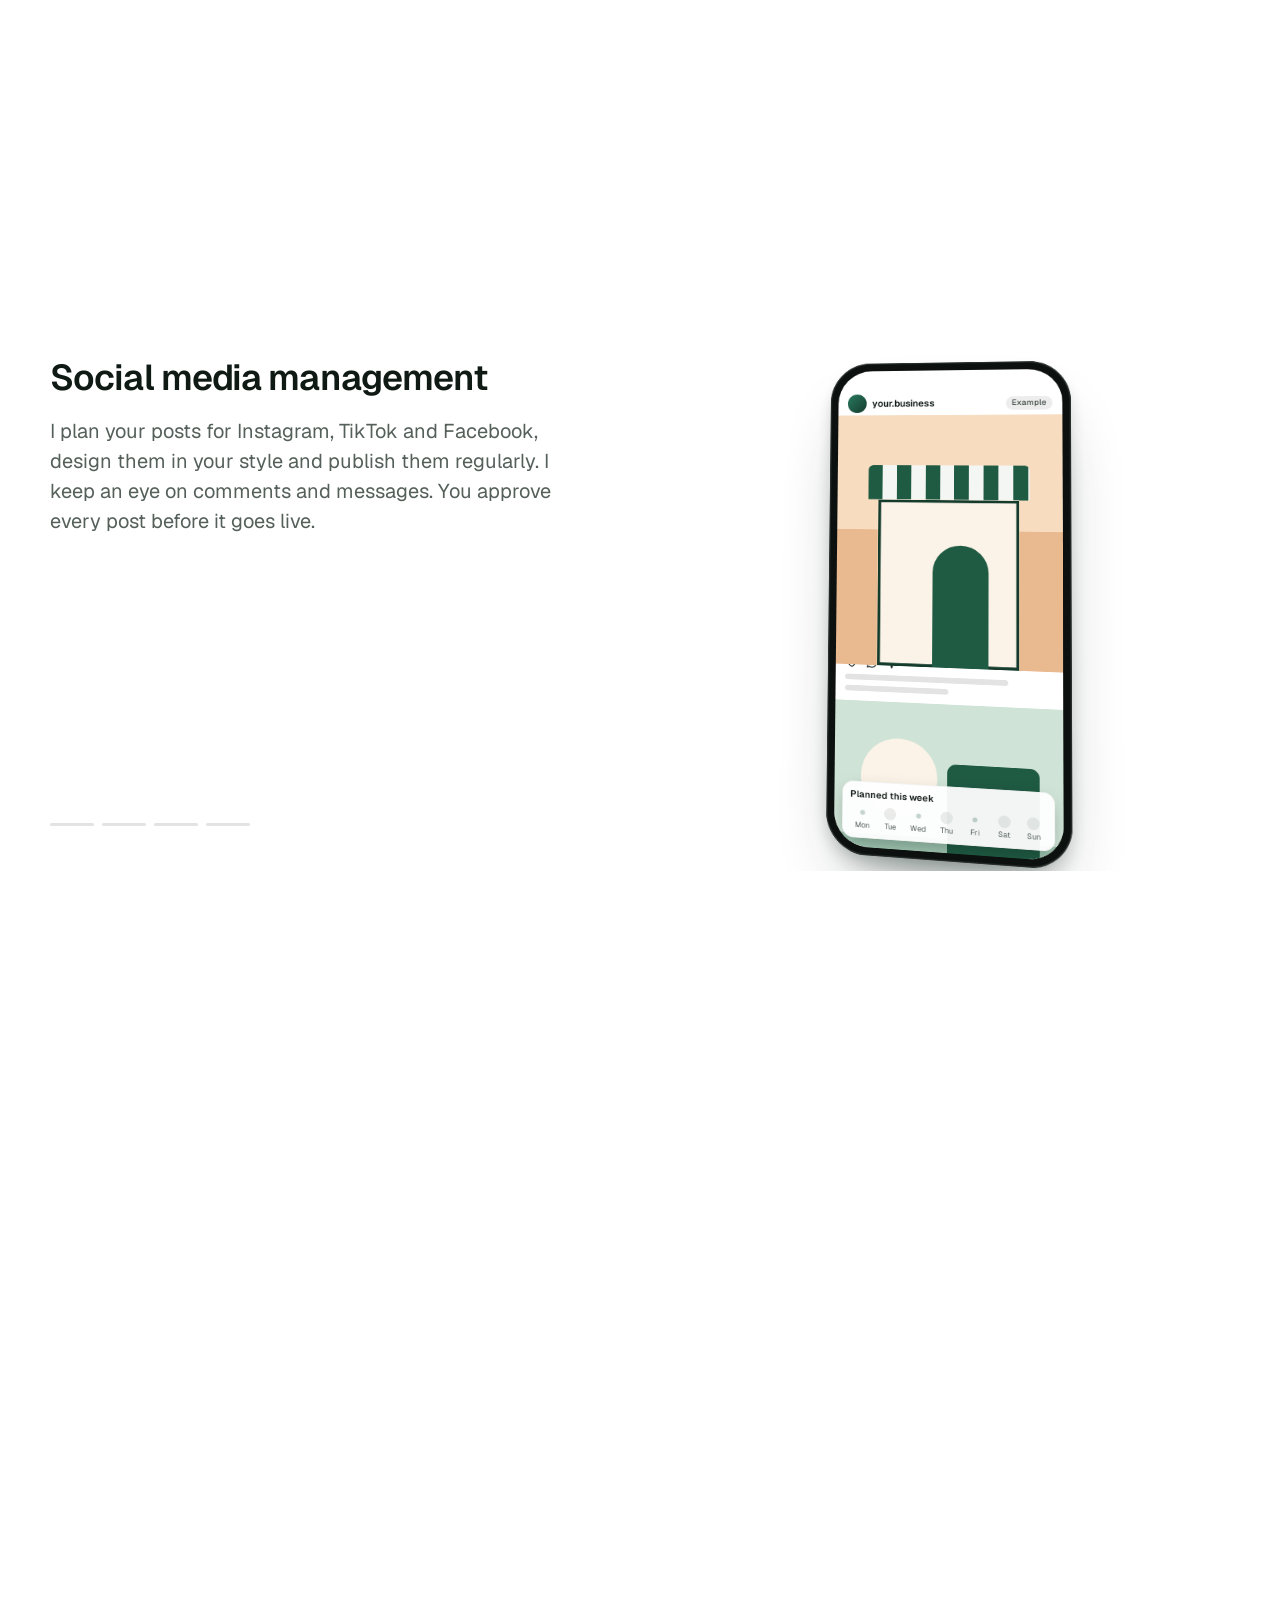
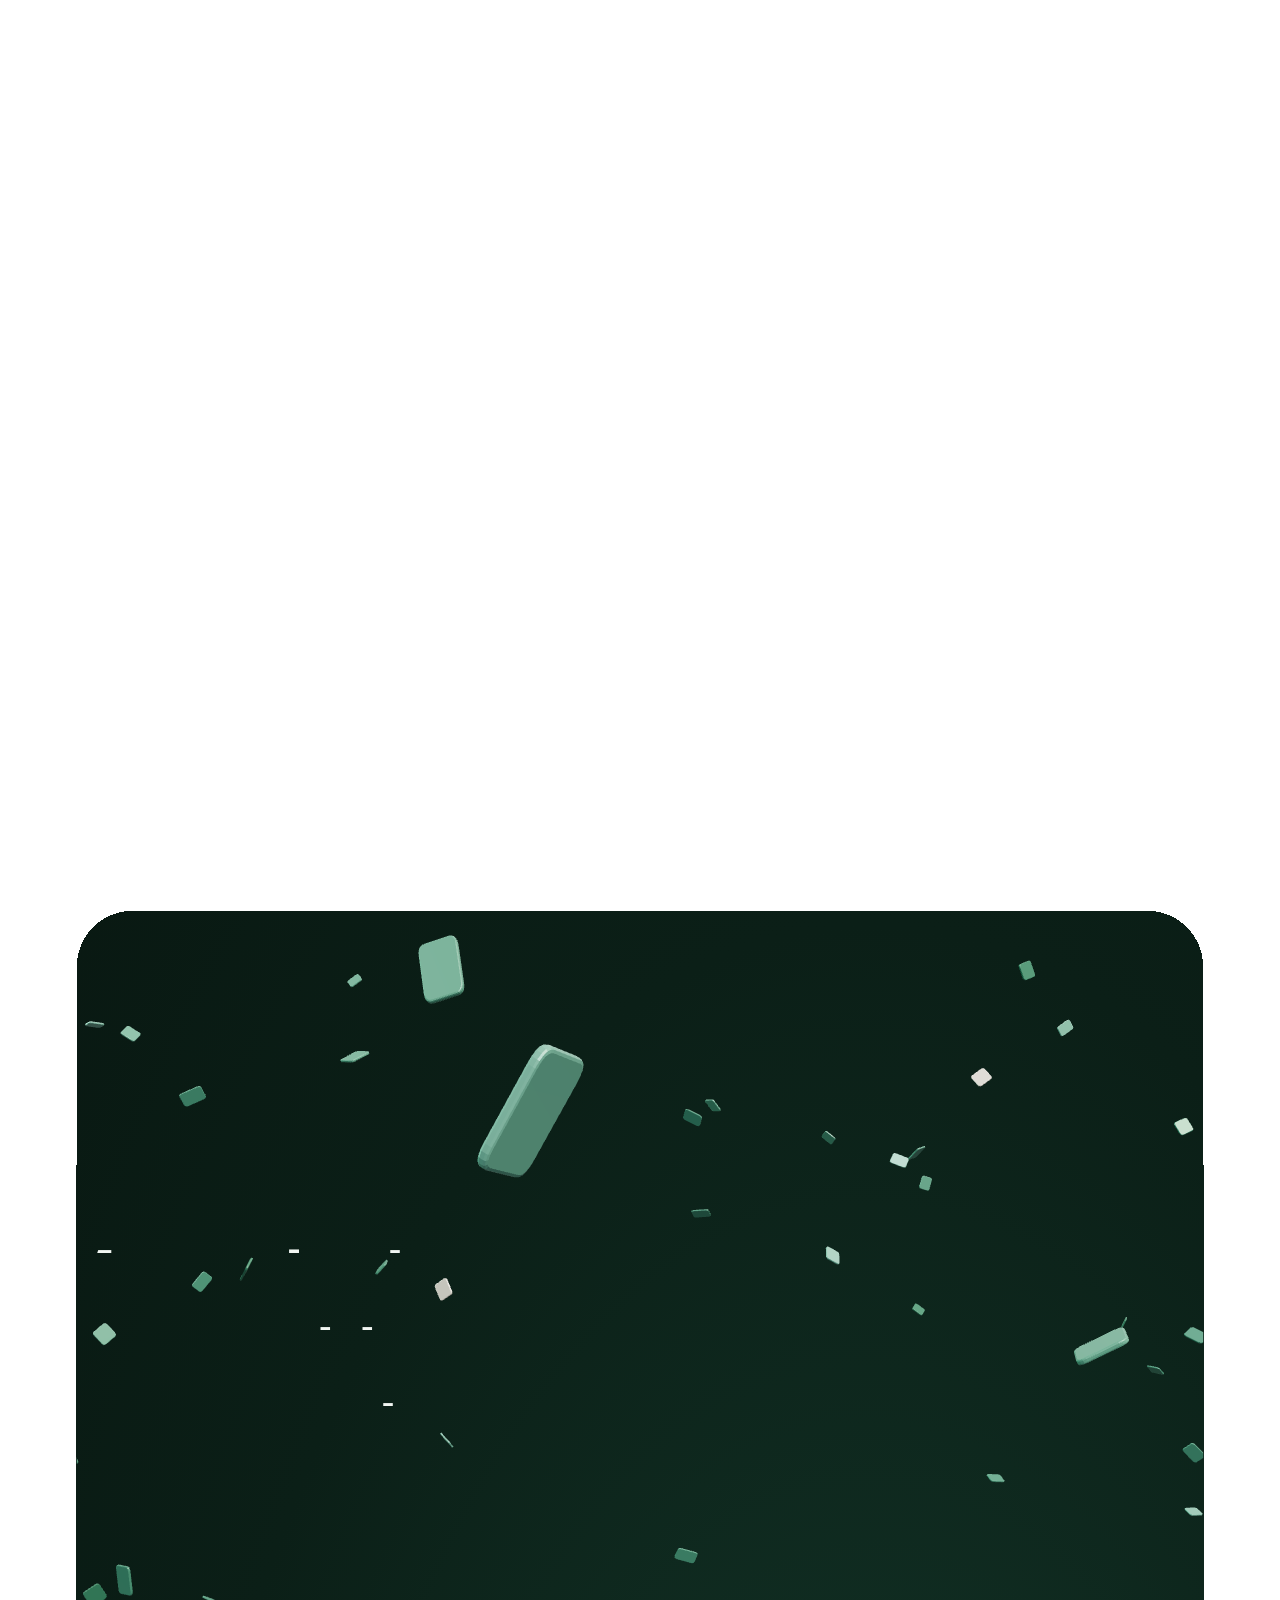
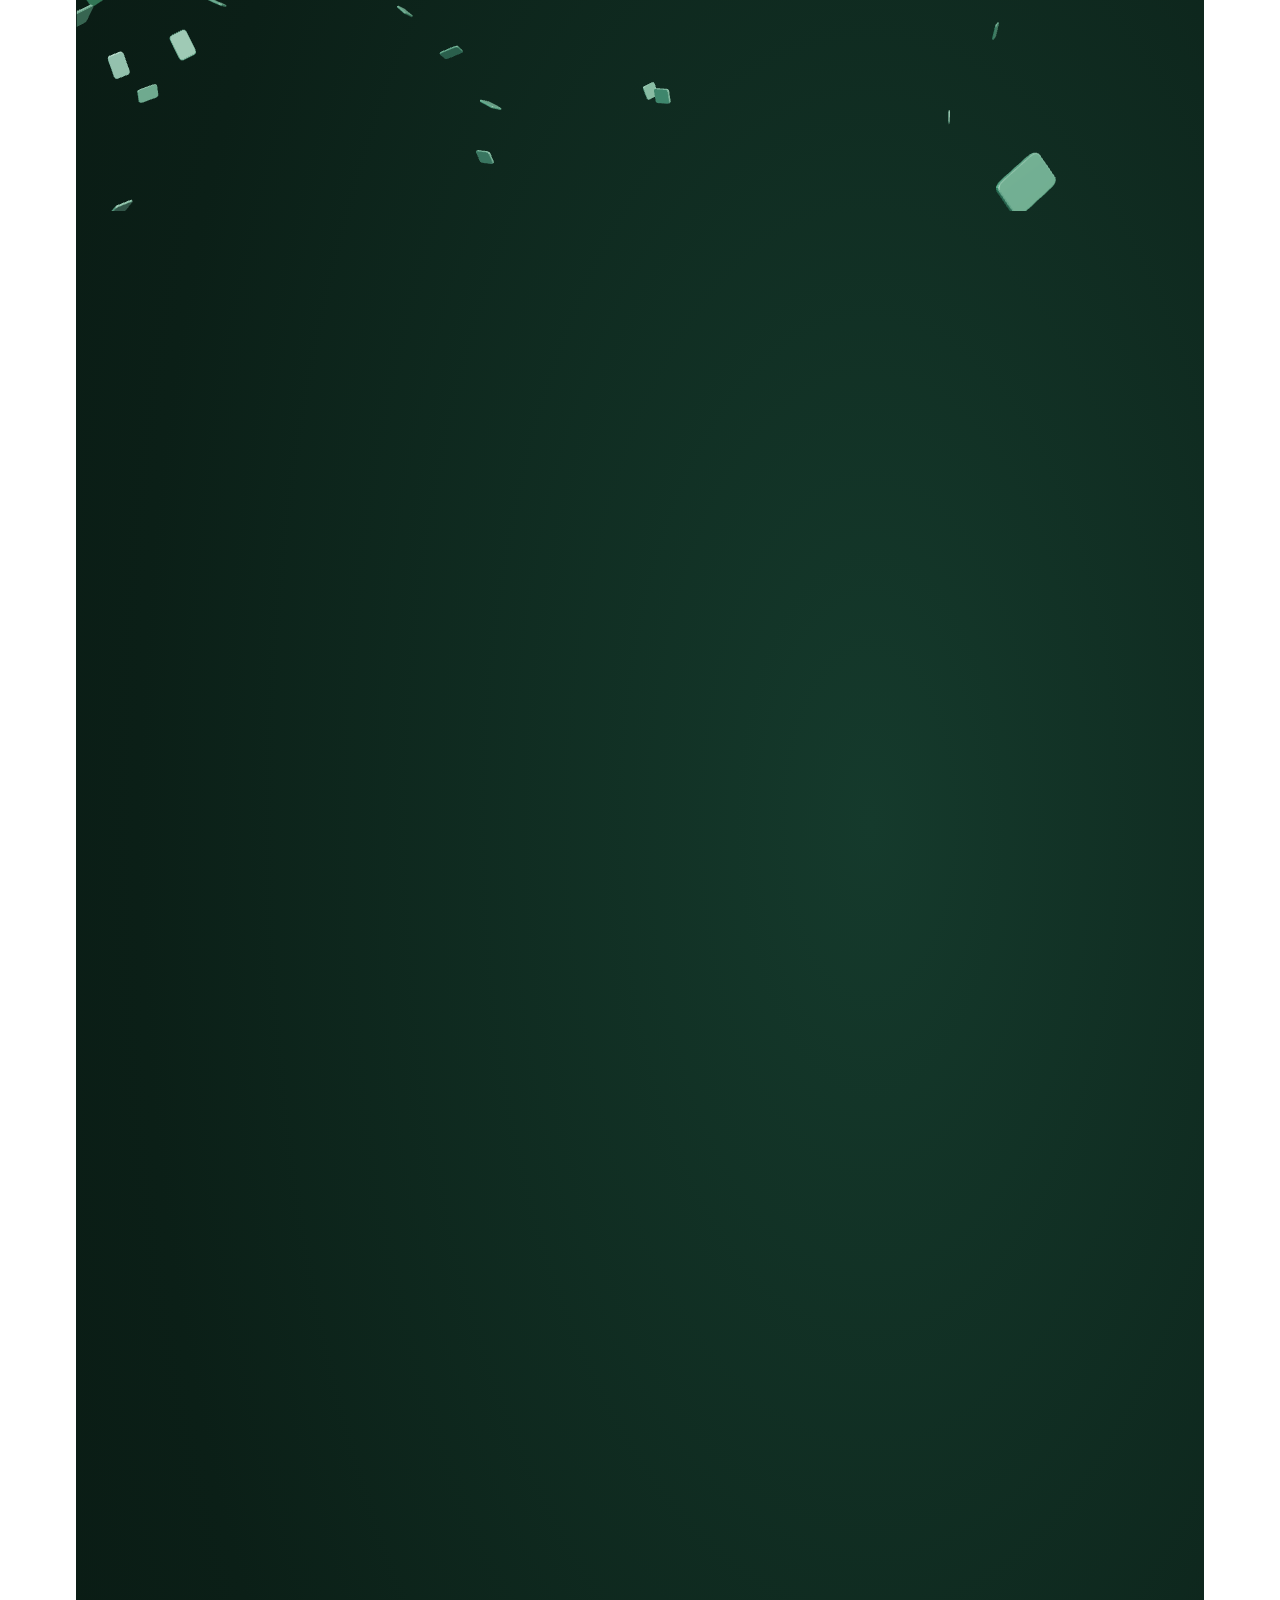
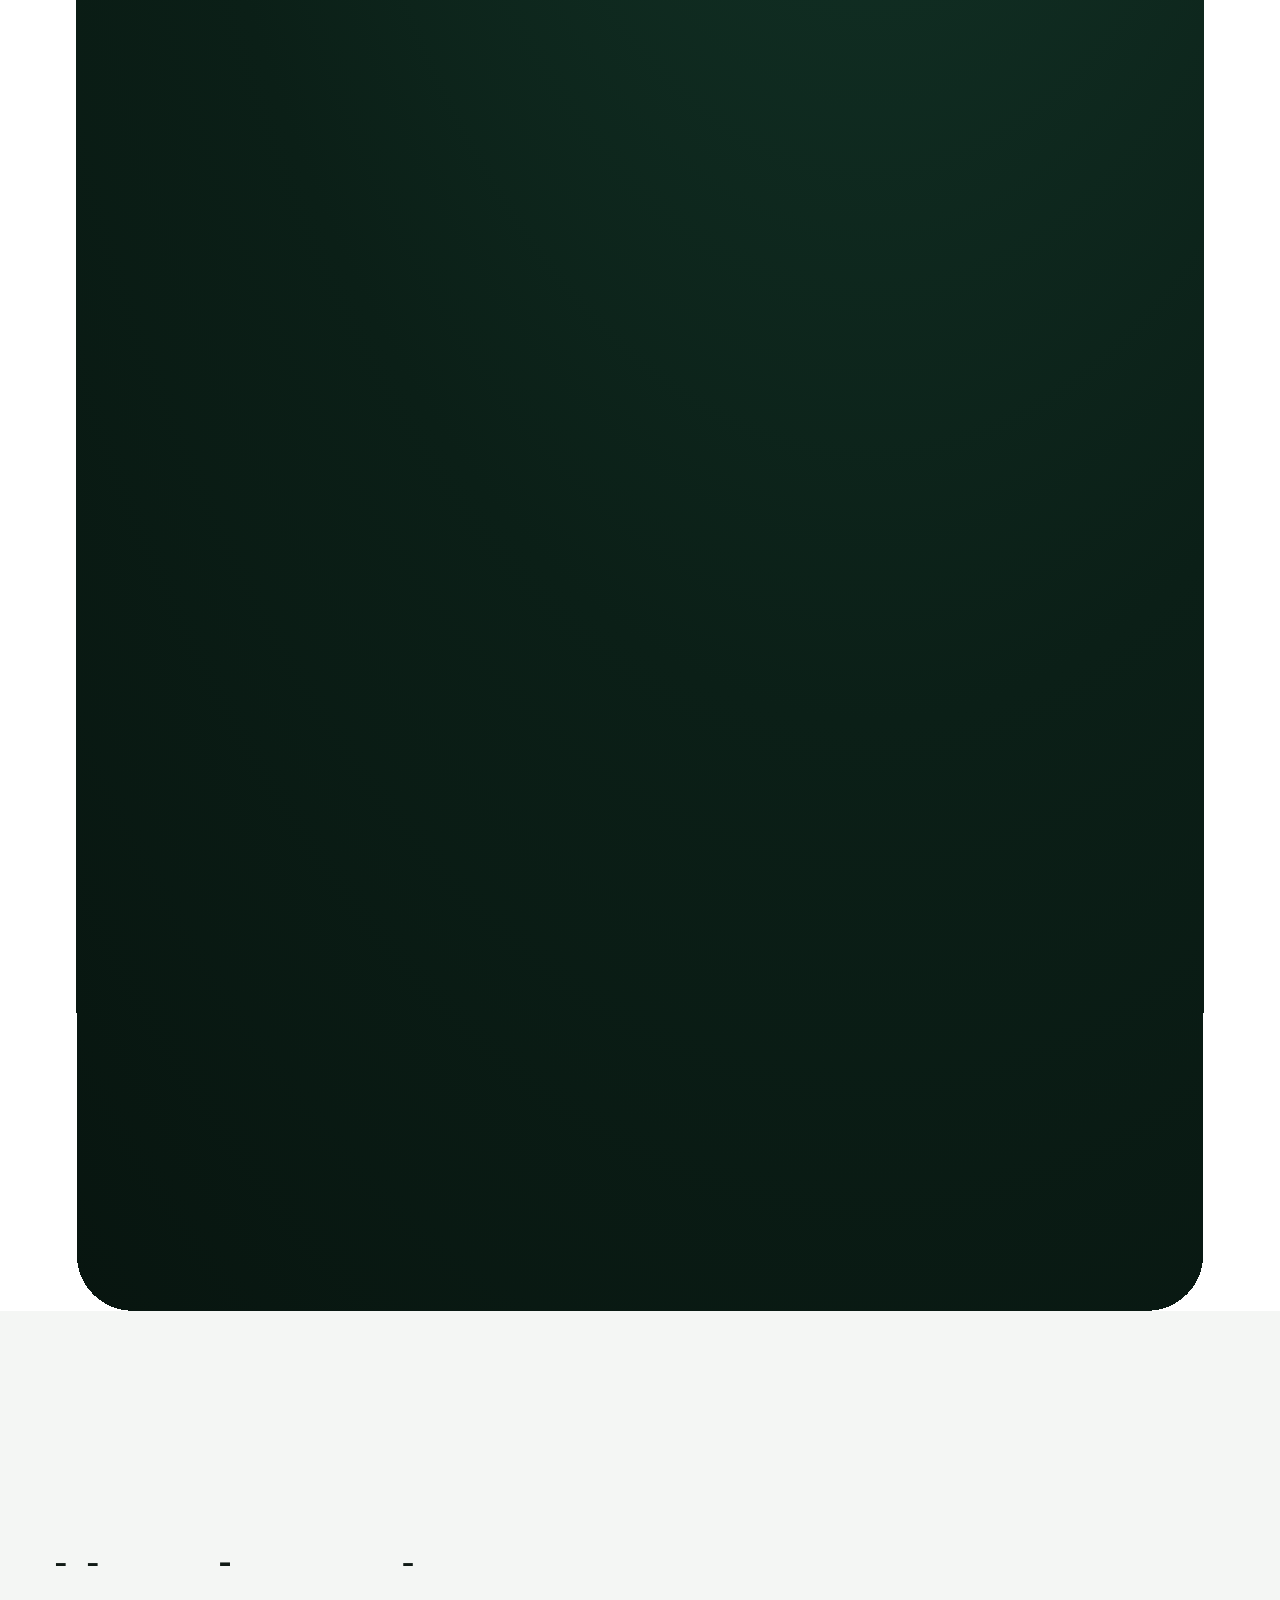
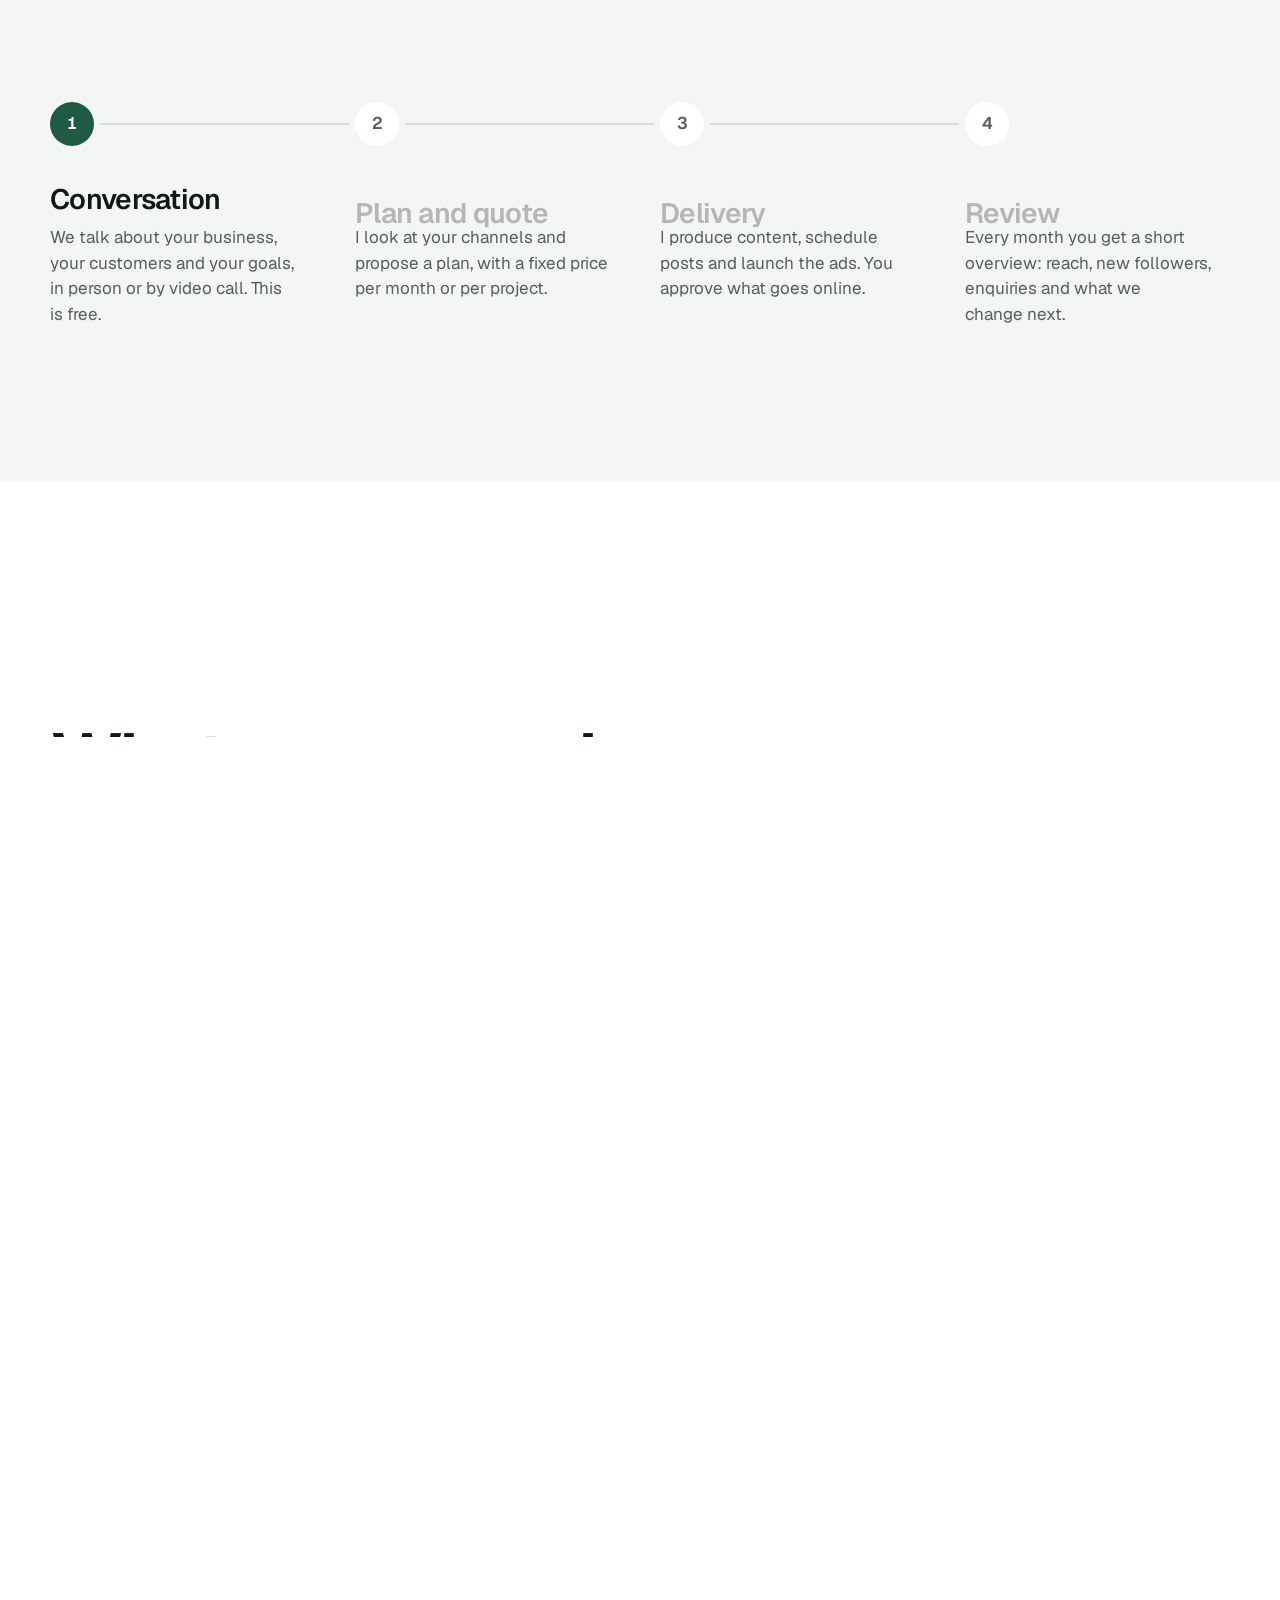
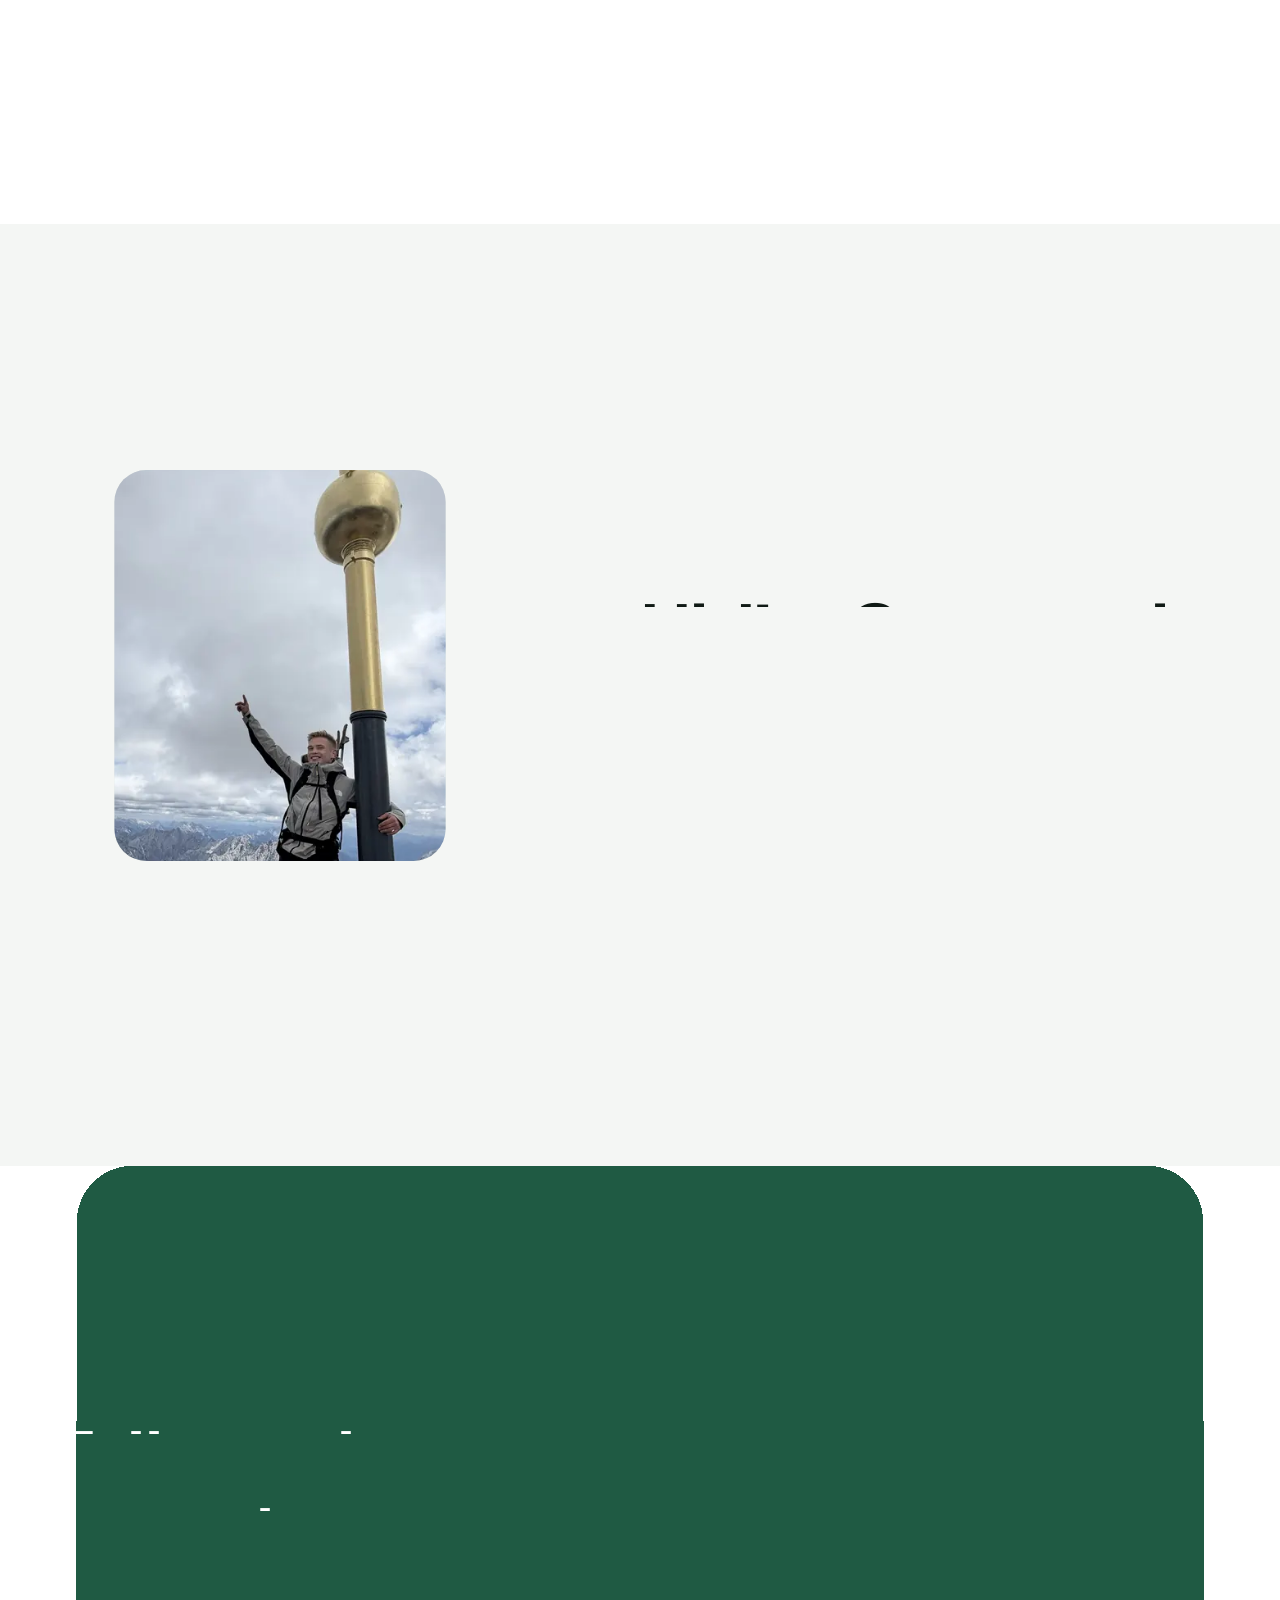
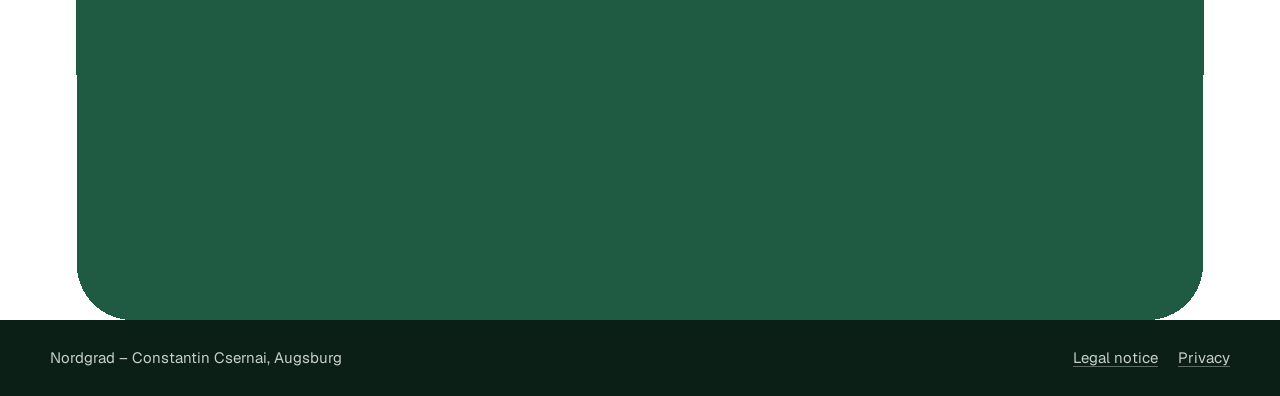
==== commit 6a69468f: "Kartenrückseite: E-Mail in einer Zeile Co-Authored-By: Claude Fable 5.2 <noreply@anthropic.com>" ====
--- a/en/index.html
+++ b/en/index.html
@@ -26,7 +26,7 @@
     })();
   </script>
   <script type="module" crossorigin src="../assets/haupt-DTCzQ9o9.js"></script>
-  <link rel="stylesheet" crossorigin href="../assets/haupt-CMyVVZ3z.css">
+  <link rel="stylesheet" crossorigin href="../assets/haupt-BXB99uZO.css">
 </head>
 <body>
   <svg width="0" height="0" class="unsichtbar" aria-hidden="true" focusable="false">
--- a/assets/haupt-BXB99uZO.css
+++ b/assets/haupt-BXB99uZO.css
@@ -0,0 +1 @@
+@font-face{font-family:Geist;font-style:normal;font-display:swap;font-weight:100 900;src:url(./geist-latin-wght-normal-BgDaEnEv.woff2)format("woff2-variations");unicode-range:U+??,U+131,U+152-153,U+2BB-2BC,U+2C6,U+2DA,U+2DC,U+304,U+308,U+329,U+2000-206F,U+20AC,U+2122,U+2191,U+2193,U+2212,U+2215,U+FEFF,U+FFFD}@font-face{font-family:Geist;font-style:normal;font-display:swap;font-weight:100 900;src:url(./geist-latin-ext-wght-normal-DC-KSUi6.woff2)format("woff2-variations");unicode-range:U+100-2BA,U+2BD-2C5,U+2C7-2CC,U+2CE-2D7,U+2DD-2FF,U+1D00-1DBF,U+1E00-1E9F,U+1EF2-1EFF,U+2020,U+20A0-20AB,U+20AD-20C0,U+2113,U+2C60-2C7F,U+A720-A7FF}:root{--weiss:#fff;--papier:#f4f6f4;--tinte:#101a15;--tinte-2:#55605a;--gruen:#1f5a43;--gruen-tief:#0b1f17;--gruen-hell:#9ad8b8;--linie:#101a151f;--fokus:#1f5a43;--rand:clamp(16px, 5vw, 48px);--breite:1180px;--kopf-h:52px;--ease-out:cubic-bezier(.23, 1, .32, 1);--ease-in-out:cubic-bezier(.77, 0, .175, 1);--schrift:"Geist", ui-sans-serif, system-ui, -apple-system, "Segoe UI", Roboto, "Helvetica Neue", Arial, sans-serif}*,:before,:after{box-sizing:border-box}html{-webkit-text-size-adjust:100%;-moz-text-size-adjust:100%;text-size-adjust:100%;scroll-padding-top:calc(var(--kopf-h) + 16px)}body{background:var(--weiss);color:var(--tinte);font-family:var(--schrift);font-feature-settings:"ss01", "cv11";-webkit-font-smoothing:antialiased;-moz-osx-font-smoothing:grayscale;margin:0;font-size:1.0625rem;line-height:1.5;overflow-x:clip}h1,h2,h3,p,ol,ul,dl,dd,figure{margin:0}ol,ul{padding:0;list-style:none}a{color:inherit}svg{display:block}button{font:inherit;color:inherit}h1,h2,h3{text-wrap:balance;overflow-wrap:break-word;font-weight:600}h1{letter-spacing:-.045em;font-size:clamp(2.75rem,1rem + 7.2vw,6.25rem);line-height:.98}h2{letter-spacing:-.04em;font-size:clamp(2.25rem,1.3rem + 4.2vw,4.75rem);line-height:1.03}h3{letter-spacing:-.025em;font-size:clamp(1.5rem,1.2rem + 1.3vw,2.25rem);line-height:1.12}p{text-wrap:pretty}.vorspann{letter-spacing:-.012em;color:var(--tinte-2);font-size:clamp(1.1875rem,1.05rem + .7vw,1.5rem);line-height:1.38}.huelle{width:min(100% - 2 * var(--rand), var(--breite));margin-inline-start:auto;margin-inline-end:auto}.unsichtbar{width:0;height:0;position:absolute;overflow:hidden}:focus-visible{outline:3px solid var(--fokus);outline-offset:3px;border-radius:6px}.sprung{z-index:100;background:var(--tinte);color:var(--weiss);border-radius:999px;padding:10px 16px;text-decoration:none;position:fixed;top:8px;left:8px;transform:translateY(-200%)}.sprung:focus-visible{outline-color:var(--gruen-hell);transform:none}.abschnitt-kopf{gap:18px;margin-bottom:clamp(40px,6vw,88px);display:grid}.abschnitt-kopf h2{max-width:15ch}.abschnitt-kopf p{color:var(--tinte-2);max-width:36ch;font-size:clamp(1.125rem,1rem + .5vw,1.375rem)}.knoepfe{flex-wrap:wrap;justify-content:center;gap:12px;display:flex}.knopf{letter-spacing:-.01em;min-height:48px;transition:transform .16s var(--ease-out), background-color .2s ease, box-shadow .2s ease;border-radius:999px;justify-content:center;align-items:center;padding:0 24px;font-size:1.0625rem;font-weight:500;text-decoration:none;display:inline-flex}.knopf:active{transform:scale(.97)}.knopf.voll{background:var(--gruen);color:var(--weiss)}.knopf.leer{box-shadow:inset 0 0 0 1.5px var(--linie);background:var(--weiss)}@media (hover:hover) and (pointer:fine){.knopf.voll:hover{background:#174634}.knopf.leer:hover{box-shadow:inset 0 0 0 1.5px var(--tinte)}}.kopf{z-index:50;height:var(--kopf-h);-webkit-backdrop-filter:saturate(180%)blur(18px);backdrop-filter:saturate(180%)blur(18px);background:#ffffffc7;border-bottom:1px solid #101a1514;position:fixed;top:0;bottom:auto;left:0;right:0}.kopf-innen{width:min(100% - 2 * var(--rand), var(--breite));justify-content:space-between;align-items:center;gap:16px;height:100%;margin-inline-start:auto;margin-inline-end:auto;display:flex}.kopf-name{letter-spacing:-.02em;white-space:nowrap;align-items:center;gap:10px;min-height:44px;font-weight:600;text-decoration:none;display:inline-flex}.kopf-zeichen{width:22px;height:22px;color:var(--gruen);flex:none}.kopf nav{align-items:center;gap:clamp(4px,2vw,22px);font-size:.9375rem;display:flex}.kopf nav a{min-height:44px;color:var(--tinte-2);align-items:center;padding:0 6px;text-decoration:none;transition:color .16s;display:inline-flex}.kopf nav a.sprache{min-width:40px;min-height:32px;box-shadow:inset 0 0 0 1.5px var(--linie);color:var(--tinte);border-radius:999px;justify-content:center;padding:0 10px;font-weight:500}.kopf nav a.kopf-kontakt{background:var(--tinte);min-height:32px;color:var(--weiss);transition:transform .16s var(--ease-out), background-color .2s ease;border-radius:999px;margin-left:4px;padding:0 14px;font-weight:500}.kopf nav a.kopf-kontakt:active{transform:scale(.97)}@media (hover:hover) and (pointer:fine){.kopf nav a:hover{color:var(--tinte)}.kopf nav a.kopf-kontakt:hover{color:var(--weiss);background:var(--gruen)}}@media (max-width:520px){.nur-breit{display:none!important}.kopf nav a:not(.kopf-kontakt):not(.sprache){display:none}}.lesefortschritt{background:var(--gruen);transform-origin:0;width:100%;height:2px;display:none;position:absolute;bottom:-1px;left:0;transform:scaleX(0)}.bewegt .lesefortschritt{display:block}.held{padding:calc(var(--kopf-h) + clamp(40px, 6vw, 88px)) 0 clamp(64px, 9vw, 128px);background:radial-gradient(60% 46% at 50% 100%, #1f5a4329, transparent 70%), linear-gradient(var(--weiss), var(--papier));position:relative;overflow:clip}.held-text{text-align:center;justify-items:center;gap:clamp(20px,2.6vw,32px);display:grid}.held h1{max-width:16ch}.held .vorspann{max-width:46ch}.wort{overflow-clip-margin:.12em;vertical-align:top;margin-bottom:-.22em;padding-bottom:.22em;display:inline-block;overflow:clip}.wort>span{will-change:transform;display:inline-block}.karte-raum{--kw:min(600px, 86vw);perspective:1400px;perspective-origin:50% 40%;justify-items:center;gap:clamp(20px,3vw,32px);margin-top:clamp(40px,5vw,72px);display:grid}.karte-scroll,.karte-kipp{transform-style:preserve-3d}.karte{width:var(--kw);aspect-ratio:85/55;font-size:calc(var(--kw) * .036);transform-style:preserve-3d;transition:transform .8s var(--ease-in-out);position:relative}.karte.gewendet{transform:rotateY(180deg)}.karte-seite{border-radius:calc(var(--kw) * .04);-webkit-backface-visibility:hidden;backface-visibility:hidden;box-shadow:0 calc(var(--kw) * .07) calc(var(--kw) * .12) calc(var(--kw) * -.05) #0b1f1780, 0 calc(var(--kw) * .02) calc(var(--kw) * .04) calc(var(--kw) * -.015) #0b1f1759;position:absolute;top:0;bottom:0;left:0;right:0;overflow:hidden}.karte-vorn{color:#f1f6f2;background:linear-gradient(135deg,#27705a 0%,#1f5a43 42%,#143b2c 100%);grid-template:"zeichen ort""kopf kopf"1fr/1fr auto;padding:8% 8% 7.5%;display:grid}.karte-vorn:after{content:"";border-radius:inherit;pointer-events:none;position:absolute;top:0;bottom:0;left:0;right:0;box-shadow:inset 0 0 0 1px #ffffff24,inset 0 1px #ffffff38}.karte-muster{opacity:.2;background:repeating-radial-gradient(circle at 112% 118%,#0000 0 5.2%,#fff 5.2% 5.5%);position:absolute;top:0;bottom:0;left:0;right:0;-webkit-mask-image:linear-gradient(115deg,#0000 30%,#000 100%);mask-image:linear-gradient(115deg,#0000 30%,#000 100%)}.karte-glanz{aspect-ratio:1;pointer-events:none;background:radial-gradient(closest-side,#ffffff47,#fff0 100%);border-radius:50%;width:90%;position:absolute;top:-60%;left:-30%}.karte-zeichen{aspect-ratio:1;color:#f1f6f2;grid-area:zeichen;width:14%;height:auto;position:relative}.karte-ort{letter-spacing:-.005em;color:#f1f6f2d1;grid-area:ort;font-size:1em;position:relative}.karte-kopf{grid-area:kopf;align-self:end;position:relative}.karte-name{letter-spacing:-.035em;font-size:2.15em;font-weight:600;line-height:1.05}.karte-rolle{color:#f1f6f2d1;margin-top:.5em;font-size:1em}.karte-hinten{color:var(--tinte);background:linear-gradient(135deg,#fff,#eef3ef);align-content:center;padding:8%;display:grid;transform:rotateY(180deg)}.karte-hinten .karte-glanz{background:radial-gradient(closest-side,#1f5a431a,#1f5a4300)}.karte-daten{gap:.9em;display:grid;position:relative}.karte-daten>div{grid-template-columns:4.6em 1fr;align-items:baseline;gap:.6em;display:grid}.karte-daten dt{color:var(--tinte-2);font-size:.95em}.karte-daten dd{letter-spacing:-.02em;white-space:nowrap;font-size:1.12em;font-weight:500}.karte-daten a{text-underline-offset:.18em;-webkit-text-decoration:underline #1f5a4359;text-decoration:underline #1f5a4359}.karte-wenden{min-height:44px;color:var(--tinte-2);cursor:pointer;transition:transform .16s var(--ease-out), color .16s ease, background-color .2s ease;background:0 0;border:0;border-radius:999px;align-items:center;gap:8px;padding:0 18px;font-size:.9375rem;display:inline-flex}.karte-wenden svg{width:18px;height:18px}.karte-wenden:active{transform:scale(.97)}@media (hover:hover) and (pointer:fine){.karte-wenden:hover{color:var(--tinte);background:#101a150f}.karte-vorn{cursor:pointer}}.bewegt .held [data-auf],.bewegt .held .karte-raum{opacity:0}.bewegt .held h1{visibility:hidden}.leistungen{background:var(--weiss);padding-top:clamp(88px,12vw,176px)}.fortschritt{display:none}.buehne{gap:clamp(72px,10vw,136px);padding-bottom:clamp(88px,12vw,176px);display:grid}.leistung{--gh:min(600px, 150vw);width:min(100% - 2 * var(--rand), var(--breite));justify-items:center;gap:40px;margin-inline-start:auto;margin-inline-end:auto;display:grid}.leistung-text{gap:18px;max-width:34rem;display:grid}.leistung-text p{color:var(--tinte-2);font-size:clamp(1.0625rem,1rem + .35vw,1.25rem)}@media (min-width:800px){.leistung{grid-template-columns:1fr 1fr;align-items:center;gap:48px}.leistung-text{justify-self:start}.leistung:nth-child(odd) .leistung-text{order:2}}.geraet{height:var(--gh);aspect-ratio:9/18.8;padding:calc(var(--gh) * .016);border-radius:calc(var(--gh) * .082);box-shadow:inset 0 0 0 1.5px #2b322e, 0 calc(var(--gh) * .08) calc(var(--gh) * .14) calc(var(--gh) * -.06) #0b1f1773, 0 calc(var(--gh) * .02) calc(var(--gh) * .04) calc(var(--gh) * -.012) #0b1f174d;transform-style:preserve-3d;background:#0c100e}.schirm{border-radius:calc(var(--gh) * .068);background:#000;height:100%;position:relative;overflow:hidden;container-type:inline-size}.schirm-inhalt{color:#101a15;background:#fff;flex-direction:column;font-size:4.3cqw;line-height:1.25;display:flex;position:absolute;top:0;bottom:0;left:0;right:0}.schirm-inhalt svg{width:100%;height:100%}.marke{color:#3c4741;background:#101a1514;border-radius:99em;margin-left:auto;padding:.25em .7em;font-size:.82em;font-weight:500}.marke.hell{color:#fff;background:#0000006b}.avatar{background:linear-gradient(135deg,#2a7a60,#143b2c);border-radius:50%;flex:none;width:2em;height:2em}.app-name{letter-spacing:-.01em;font-weight:600}.zeile{width:var(--w,60%);background:#101a151f;border-radius:99em;height:.62em;display:block}.zeile.hell{background:#ffffffd9}.s-feed{gap:4cqw;padding-top:11cqw;overflow:hidden}.app-kopf{align-items:center;gap:.6em;padding:0 4.5cqw 3cqw;display:flex}.beitrag{gap:2.4cqw;display:grid}.beitrag .zeile{margin-left:4.5cqw}.bild{aspect-ratio:1/1.02;position:relative;overflow:hidden}.bild-laden{background:linear-gradient(#f7dcc0 0 46%,#e9b98f 46% 100%)}.bild-laden i:first-child{background:repeating-linear-gradient(90deg,#1f5a43 0 9%,#f4f6f4 9% 18%);border-radius:2cqw 2cqw 0 0;height:14%;position:absolute;top:20%;left:18%;right:18%}.bild-laden i:nth-child(2){background:#fbf3e8;position:absolute;top:34%;bottom:0;left:22%;right:22%;box-shadow:inset 0 0 0 1.2cqw #143b2c}.bild-laden i:nth-child(3){background:#1f5a43;border-radius:12cqw 12cqw 0 0;width:22%;position:absolute;top:52%;bottom:0;left:44%}.aktionen{gap:3cqw;padding:0 4.5cqw;display:flex}.aktionen svg,.reel-leiste svg{fill:none;stroke:currentColor;stroke-width:1.8px;stroke-linejoin:round;stroke-linecap:round;width:6cqw;height:6cqw}.bild-zwei{background:linear-gradient(#cfe3d6 0 58%,#9fc4b0 58% 100%)}.bild-zwei i:first-child{aspect-ratio:1;background:#fbf3e8;border-radius:50%;width:34%;position:absolute;top:16%;left:12%}.bild-zwei i:nth-child(2){background:#1f5a43;border-radius:4cqw 4cqw 0 0;width:40%;height:60%;position:absolute;top:26%;right:10%}.plan{background:#fffffff0;border-radius:5cqw;gap:2.6cqw;padding:3.6cqw;display:grid;position:absolute;bottom:4cqw;left:3.5cqw;right:3.5cqw;box-shadow:0 3cqw 8cqw -2cqw #0b1f1759,inset 0 0 0 .3cqw #101a150f}.plan-titel{font-size:.95em;font-weight:600}.tage{color:#55605a;text-align:center;grid-template-columns:repeat(7,1fr);gap:1.2cqw;font-size:.78em;display:grid}.tage li{justify-items:center;gap:1cqw;display:grid}.tage b{background:#101a1514;border-radius:50%;width:5.4cqw;height:5.4cqw}.tage .an b{background:#1f5a43}.s-reel{color:#fff;background:#101a15}.streifen{grid-template-columns:repeat(3,1fr);width:300%;display:grid;position:absolute;top:0;bottom:0;left:0;right:0}.schuss{position:relative;overflow:hidden}.schuss-1{background:linear-gradient(115deg,#d9a877,#c48d5c)}.schuss-1 i{aspect-ratio:1;background:radial-gradient(circle,#f1dcc0 0 7%,#8a5631 8% 33%,#fff 34% 45%,#ece2d3 46% 49%,#fff 50% 100%);border-radius:50%;width:62%;position:absolute;top:42%;left:46%;transform:translate(-50%,-50%);box-shadow:0 6cqw 9cqw -3cqw #3c1e0a80}.schuss-1 b{transform-origin:0;background:#fff;border-radius:0 99em 99em 0;width:22%;height:8%;margin-top:-4%;position:absolute;top:42%;left:60%;transform:rotate(-24deg);box-shadow:0 3cqw 5cqw -2cqw #3c1e0a66}.schuss-1 u{background:#1f5a43;border-radius:2cqw;width:30%;height:16%;position:absolute;bottom:20%;left:8%;transform:rotate(14deg)}.schuss-2{background:linear-gradient(#cfe3d6 0 70%,#6f9a84 70%)}.schuss-2 i{background:#143b2c;border-radius:30cqw 30cqw 0 0;position:absolute;top:24%;bottom:30%;left:26%;right:26%}.schuss-2 b{background:repeating-linear-gradient(90deg,#fff 0 8%,#1f5a43 8% 16%);border-radius:2cqw;height:9%;position:absolute;top:14%;left:12%;right:12%}.schuss-3{background:linear-gradient(160deg,#f3d9a6,#e59e6c)}.schuss-3 i{background:#fff8ee;border-radius:5cqw;height:34%;position:absolute;top:28%;left:14%;right:14%;box-shadow:0 6cqw 10cqw -4cqw #3c1e0a66}.schuss-3 i:after{content:"";background:#1f5a43;border-radius:99em;height:12%;position:absolute;top:30%;left:12%;right:30%;box-shadow:0 5cqw #101a1524}.s-reel .marke{position:absolute;top:11cqw;right:4.5cqw}.reel-leiste{filter:drop-shadow(0 1px 2px #00000080);gap:5cqw;display:grid;position:absolute;bottom:34cqw;right:4cqw}.reel-fuss{background:linear-gradient(#0000,#0000009e);gap:2cqw;padding:14cqw 4.5cqw 5cqw;display:grid;position:absolute;bottom:0;left:0;right:0}.reel-wer{align-items:center;gap:.6em;font-weight:600;display:flex}.reel-titel{font-size:.95em}.reel-balken{background:#ffffff4d;border-radius:99em;height:.8cqw;margin-top:1.5cqw;display:block;overflow:hidden}.reel-balken i{transform-origin:0;background:#fff;height:100%;display:block;transform:scaleX(.66)}.s-anzeige{background:#fff}.karte-flaeche{flex:58%;position:relative;overflow:hidden}.karte-flaeche>svg{position:absolute;top:0;bottom:0;left:0;right:0}.karte-flaeche .marke{background:#ffffffd9;position:absolute;top:11cqw;right:4.5cqw}.umkreis{aspect-ratio:1;background:#1f5a4333;border-radius:50%;width:76%;margin:-38% 0 0 -38%;position:absolute;top:52%;left:46%;box-shadow:inset 0 0 0 .7cqw #1f5a43}.nadel{filter:drop-shadow(0 1cqw 1cqw #0000004d);width:9cqw;height:11.25cqw;margin:-11.25cqw 0 0 -4.5cqw;position:absolute;top:52%;left:46%}.nadel svg{fill:#1f5a43}.regler{gap:2.6cqw;padding:4cqw 4.5cqw 0;font-size:.9em;font-weight:600;display:grid}.regler-bahn{background:#101a151f;border-radius:99em;height:1.2cqw;position:relative}.regler-bahn i{border-radius:inherit;transform-origin:0;background:#1f5a43;position:absolute;top:0;bottom:0;left:0;right:0;transform:scaleX(.78)}.regler-bahn b{width:100%;height:0;position:absolute;top:50%;left:0;transform:translate(78%)}.regler-bahn b:after{content:"";background:#fff;border-radius:50%;width:5.2cqw;height:5.2cqw;position:absolute;top:-2.6cqw;left:-2.6cqw;box-shadow:0 .4cqw 1.6cqw #0000004d,inset 0 0 0 .5cqw #1f5a43}.anzeige{background:#f1f4f2;border-radius:5cqw;align-items:center;gap:2.6cqw;margin:5cqw 3.5cqw;padding:3.2cqw;display:flex}.anzeige-text{display:grid}.gesponsert{color:#55605a;font-size:.82em}.anzeige-knopf{color:#fff;white-space:nowrap;background:#1f5a43;border-radius:99em;margin-left:auto;padding:.55em .9em;font-size:.85em;font-weight:600}.s-web{background:#f1f4f2;gap:3cqw;padding:10cqw 3.5cqw 4cqw}.browser{align-items:center;gap:2cqw;display:flex}.adresse{color:#3c4741;background:#fff;border-radius:99em;flex:1;padding:.55em 1em;font-size:.88em}.web-held{background:linear-gradient(135deg,#27705a,#143b2c);border-radius:5cqw;align-content:end;gap:2cqw;height:30%;padding:5cqw;display:grid}.web-knopf{color:#fff;background:#101a15;border-radius:99em;place-self:flex-start start;padding:.7em 1.4em;font-size:.95em;font-weight:600}.web-zeilen{gap:2cqw;padding:1cqw;display:grid}.web-kacheln{flex:1;grid-template-columns:1fr 1fr;gap:3cqw;display:grid}.web-kacheln span{background:#fff;border-radius:4.5cqw;position:relative;overflow:hidden}.web-kacheln span:before{content:"";background:linear-gradient(135deg,#d3e4d8,#a3c9b4);border-radius:3cqw;position:absolute;top:8%;bottom:42%;left:8%;right:8%}.web-kacheln span:nth-child(2):before{background:linear-gradient(135deg,#f7dcc0,#e6b287)}.web-kacheln span:after{content:"";background:#101a1529;border-radius:99em;height:2.4cqw;position:absolute;bottom:26%;left:8%;right:28%;box-shadow:0 5cqw #101a1514}.web-fuss{color:#55605a;justify-content:center;gap:4cqw;font-size:.78em;display:flex}.bewegt .spur{height:460vh}.bewegt .buehne{height:100vh;height:100svh;padding:0;display:block;position:sticky;top:0;overflow:clip}.bewegt .leistung{--gh:min(620px, 74svh);inset:var(--kopf-h) 0 0 0;perspective:1400px;grid-template-columns:1fr 1fr;align-items:center;gap:48px;margin:0 auto;position:absolute}.bewegt .leistung .leistung-text{will-change:transform, opacity;order:0;justify-self:start}.bewegt .leistung~.leistung .geraet{box-shadow:none;background:0 0}.bewegt .leistung~.leistung .schirm{background:0 0}.bewegt .fortschritt{z-index:2;left:max(var(--rand), (100% - var(--breite)) / 2);gap:8px;display:flex;position:absolute;bottom:clamp(20px,5svh,48px)}.fortschritt li{background:var(--linie);border-radius:99px;width:44px;height:3px;overflow:hidden}.fortschritt span{background:var(--gruen);transform-origin:0;height:100%;display:block;transform:scaleX(0)}@media (max-width:799px){.bewegt .spur{height:420vh}.bewegt .leistung{--gh:min(420px, 46svh);grid-template-rows:auto 1fr;grid-template-columns:1fr;align-items:start;gap:20px;padding-top:14px}.bewegt .leistung .geraet{order:-1}.bewegt .leistung .leistung-text{justify-self:center;gap:10px}.bewegt .leistung .leistung-text p{font-size:1rem;line-height:1.45}.bewegt .fortschritt{bottom:14px;left:50%;transform:translate(-50%)}.bewegt .fortschritt li{width:28px}}.kugel{--fokus:var(--gruen-hell);color:#f1f6f2;background:radial-gradient(110% 80% at 68% 42%,#153a2c 0%,#0b1f17 52%,#07130e 100%)}.kugel-buehne{align-items:center;gap:40px;padding:clamp(88px,12vw,160px) 0;display:grid}.kugel-bild{width:min(100% - 2 * var(--rand), 520px);aspect-ratio:1/1.1;margin-inline-start:auto;margin-inline-end:auto;position:relative}.kugel-leinwand{width:100%;height:100%;display:none;position:absolute;top:0;bottom:0;left:0;right:0}.kugel-ersatz{aspect-ratio:1;color:#2f8163;width:46%;height:auto;margin:22% auto 0}.kugel.mit-3d .kugel-leinwand{display:block}.kugel.mit-3d .kugel-ersatz{display:none}.kugel-text{gap:22px;display:grid}.kugel-text h2{max-width:11ch}.kugel-text p{color:#f1f6f2c7;max-width:34ch;font-size:clamp(1.125rem,1rem + .5vw,1.375rem)}.kugel-text .kugel-notiz{color:#f1f6f2b3;font-size:1rem}@media (min-width:900px){.kugel-buehne{grid-template-columns:1fr 1fr}.kugel-bild{order:2}.kugel-text{width:auto;margin-left:max(var(--rand), (100vw - var(--breite)) / 2);margin-right:0}}.bewegt .kugel-spur{height:400vh}.bewegt .kugel-buehne{height:100vh;height:100svh;padding:0;display:block;position:sticky;top:0;overflow:clip}.bewegt .kugel-bild{aspect-ratio:auto;width:auto;margin:0;position:absolute;top:0;bottom:0;left:0;right:0}.bewegt .kugel-ersatz{width:min(34vw,220px);margin:0;position:absolute;top:50%;left:50%;transform:translate(-50%,-50%)}.bewegt .kugel-text{left:max(var(--rand), (100% - var(--breite)) / 2);right:var(--rand);pointer-events:none;width:auto;margin:0;position:absolute;top:50%;transform:translateY(-50%)}@media (max-width:899px){.bewegt .kugel-text{gap:12px;top:auto;bottom:clamp(20px,5svh,48px);transform:none}.bewegt .kugel-buehne:after{content:"";pointer-events:none;background:linear-gradient(#0000,#07130e 55%);position:absolute;top:45%;bottom:0;left:0;right:0}.bewegt .kugel-text{z-index:1}.bewegt .kugel-text h2{font-size:clamp(2rem,8.6vw,3rem)}.bewegt .kugel-text p{font-size:1.0625rem}.bewegt .kugel-text .kugel-notiz{font-size:.9375rem}}.ablauf{background:var(--papier);padding:clamp(88px,12vw,176px) 0}.schritte{gap:36px;display:grid;position:relative}.schritt{align-content:start;gap:10px;padding-left:68px;display:grid;position:relative}.schritt p{color:var(--tinte-2);max-width:34ch}.schritt h3{padding-top:6px;font-size:clamp(1.375rem,1.2rem + .7vw,1.75rem)}.schritt-nr{background:var(--gruen);width:44px;height:44px;color:var(--weiss);font-variant-numeric:tabular-nums;box-shadow:0 0 0 6px var(--papier);border-radius:50%;place-items:center;font-weight:600;transition:background-color .3s,color .3s;display:grid;position:absolute;top:0;left:0}.schritte-linie{background:var(--linie);width:2px;position:absolute;top:22px;bottom:22px;left:21px}.schritte-linie span{background:var(--gruen);transform-origin:50% 0;width:100%;height:100%;display:block}.schritt:last-child:before{content:"";background:var(--papier);width:44px;position:absolute;top:44px;bottom:-4px;left:0}@media (min-width:860px){.schritt:last-child:before{display:none}.schritte{grid-template-columns:repeat(4,1fr);gap:40px}.schritt{padding:76px 0 0}.schritte-linie{width:auto;height:2px;top:21px;bottom:auto;left:22px;right:calc(25% - 52px)}.schritte-linie span{transform-origin:0}}.bewegt .schritt-nr{background:var(--weiss);color:var(--tinte-2)}.bewegt .schritt.an .schritt-nr{background:var(--gruen);color:var(--weiss)}.bewegt .schritte-linie span{transform:scale(0)}.bewegt .schritt>h3,.bewegt .schritt>p{opacity:.28;transition:opacity .5s ease, transform .6s var(--ease-out);transform:translateY(14px)}.bewegt .schritt>p{transition-delay:60ms}.bewegt .schritt.an>h3,.bewegt .schritt.an>p{opacity:1;transform:none}.zusagen{background:var(--weiss);padding:clamp(88px,12vw,176px) 0}.kacheln{grid-template-columns:repeat(6,1fr);gap:clamp(14px,1.8vw,22px);display:grid}.kachel{background:var(--papier);border-radius:clamp(22px,2.4vw,32px);grid-column:span 6;align-content:start;gap:12px;padding:clamp(26px,3.2vw,44px);display:grid;position:relative;overflow:hidden}.kachel h3{font-size:clamp(1.5rem,1.25rem + 1vw,2.125rem)}.kachel p{color:var(--tinte-2);max-width:36ch;font-size:clamp(1.0625rem,1rem + .25vw,1.1875rem)}.kachel-text{align-content:start;gap:12px;display:grid}.kachel-zeichen{fill:none;width:52px;height:52px;stroke:var(--gruen);stroke-width:3px;stroke-linecap:round;stroke-linejoin:round;margin-bottom:clamp(28px,5vw,72px)}.kachel-zahlen{gap:clamp(20px,3vw,36px);padding-bottom:0}.kurve{margin:0 calc(-1*clamp(26px,3.2vw,44px));position:relative}.kurve svg{width:100%;height:auto;overflow:visible}.kurve-raster{color:#101a1517;stroke-width:1px}.kurve-flaeche{fill:#1f5a431f}.kurve-linie{stroke:var(--gruen);stroke-width:4px;stroke-dasharray:1;stroke-dashoffset:0}.kurve-punkt{fill:var(--gruen);stroke:var(--papier);stroke-width:4px;transform-box:fill-box;transform-origin:50%}.kurve figcaption{color:#3c4741;background:#ffffffe6;border-radius:999px;padding:5px 12px;font-size:.875rem;position:absolute;bottom:14px;left:clamp(26px,3.2vw,44px)}.kachel-ort{align-items:center}.ringe{background:#e7eee9;border-radius:18px;width:100%;height:auto;overflow:hidden}.ringe-linien{stroke:var(--gruen);stroke-width:2.5px}.ringe-linien circle:nth-child(2){opacity:.7}.ringe-linien circle:nth-child(3){opacity:.48}.ringe-linien circle:nth-child(4){opacity:.3}.ringe-linien circle:nth-child(5){opacity:.16}.ringe-punkt{fill:var(--gruen)}.ringe-name{font-family:var(--schrift);fill:var(--tinte);font-size:15px;font-weight:600}@media (min-width:760px){.kachel-zahlen,.kachel-ort{grid-column:span 4}.kachel-einer,.kachel-monat{grid-column:span 2}.kachel-ort{grid-template-columns:1fr 1.15fr;gap:28px}}.gruender{background:var(--papier);padding:clamp(88px,12vw,176px) 0}.gruender-innen{align-items:center;gap:clamp(64px,8vw,96px);display:grid}.gruender-bilder{width:min(100%,460px);margin-inline-start:auto;margin-inline-end:auto;padding-bottom:12%;position:relative}.foto{background:#dfe6e1;overflow:hidden}.foto img{object-fit:cover;width:100%;height:100%;display:block}.foto-gross{aspect-ratio:4/5;border-radius:clamp(22px,2.4vw,32px)}.foto-klein{aspect-ratio:4/5;width:40%;box-shadow:0 0 0 6px var(--papier), 0 24px 40px -18px #0b1f1773;border-radius:clamp(14px,1.6vw,22px);position:absolute;bottom:0;left:0}.gruender-text{gap:20px;display:grid}.gruender-text h2{max-width:12ch}.gruender-text .vorspann{color:var(--gruen);font-weight:500}.gruender-text p:not(.vorspann){max-width:46ch;color:var(--tinte-2);font-size:clamp(1.0625rem,1rem + .35vw,1.25rem)}@media (min-width:900px){.gruender-innen{grid-template-columns:5fr 6fr}.gruender-bilder{margin-inline-start:0;margin-inline-end:0}.foto-klein{left:-7%}}.kontakt{--fokus:#fff;background:var(--gruen);color:var(--weiss);padding:clamp(96px,13vw,200px) 0 clamp(72px,9vw,128px)}.kontakt h2{max-width:13ch}.kontakt .vorspann{color:#ffffffd6;max-width:40ch;margin-top:clamp(20px,2.6vw,32px)}.kontakt-wege{margin-top:clamp(48px,7vw,96px);display:grid}.kontakt-wege li{border-top:1px solid #ffffff3d;gap:6px;padding:clamp(18px,2.4vw,30px) 0;display:grid}.kontakt-art{color:#fffc;font-size:1rem}.kontakt-wege a{letter-spacing:-.035em;text-underline-offset:.14em;justify-self:start;font-size:clamp(1.3rem,5.6vw,4rem);font-weight:600;line-height:1.1;-webkit-text-decoration:underline #ffffff59;text-decoration:underline #ffffff59;text-decoration-thickness:.05em;transition:text-decoration-color .2s}@media (hover:hover) and (pointer:fine){.kontakt-wege a:hover{text-decoration-color:#fff}}@media (min-width:760px){.kontakt-wege li{grid-template-columns:9rem 1fr;align-items:baseline}}.fuss{--fokus:var(--gruen-hell);background:var(--gruen-tief);color:#f1f6f2d1;font-size:.9375rem}.fuss-innen{flex-wrap:wrap;justify-content:space-between;align-items:center;gap:8px 24px;min-height:76px;padding-block-start:16px;padding-block-end:16px;display:flex}.fuss nav{gap:8px 20px;display:flex}.fuss a{text-underline-offset:.2em;align-items:center;min-height:44px;-webkit-text-decoration:underline #f1f6f259;text-decoration:underline #f1f6f259;display:inline-flex}.fuss a[aria-current=page]{color:#fff;text-decoration-color:#fff}.rechtstext{min-height:100vh;background:var(--weiss);flex-direction:column;min-height:100svh;display:flex}.rechtstext .fuss{margin-top:auto}.text{padding:calc(var(--kopf-h) + clamp(48px, 8vw, 104px)) 0 clamp(72px, 9vw, 128px)}.text>*{max-width:68ch}.text h1{letter-spacing:-.04em;-webkit-hyphens:auto;hyphens:auto;margin-bottom:clamp(32px,4vw,56px);font-size:clamp(2.5rem,1.6rem + 4vw,4.5rem);line-height:1.02}.text h2{letter-spacing:-.015em;margin:2.4em 0 .5em;font-size:1.25rem;line-height:1.25}.text p{color:#2c3832}.text a{text-underline-offset:.18em;color:var(--gruen);-webkit-text-decoration:underline #1f5a4373;text-decoration:underline #1f5a4373}.text .hinweis{background:var(--papier);border-radius:14px;padding:14px 18px}.text .stand{color:var(--tinte-2);margin-top:3em;font-size:.9375rem}@media (prefers-reduced-motion:no-preference){html{scroll-behavior:smooth}}html.erzwungen{scroll-behavior:smooth}@media (prefers-reduced-motion:reduce){html:not(.erzwungen) *,html:not(.erzwungen) :before,html:not(.erzwungen) :after{scroll-behavior:auto!important;transition-duration:.01ms!important;animation-duration:.01ms!important;animation-iteration-count:1!important}}
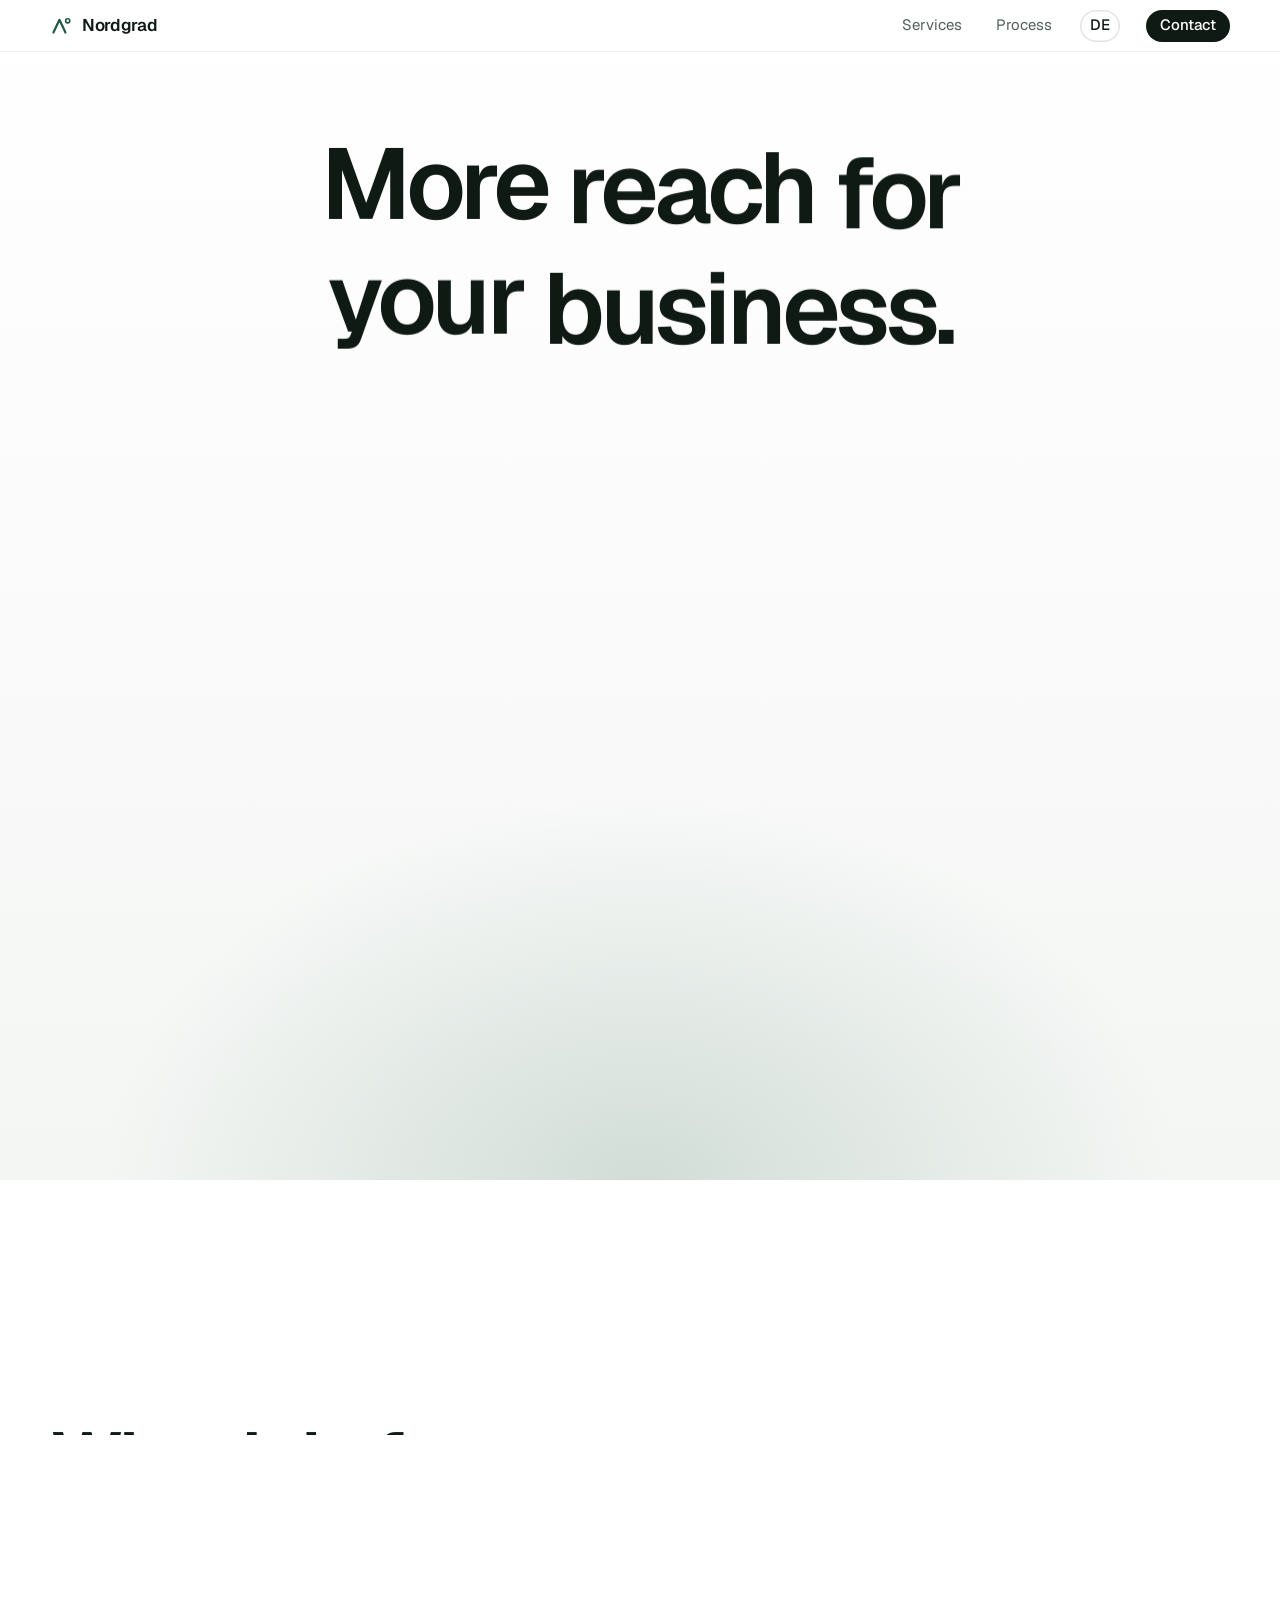
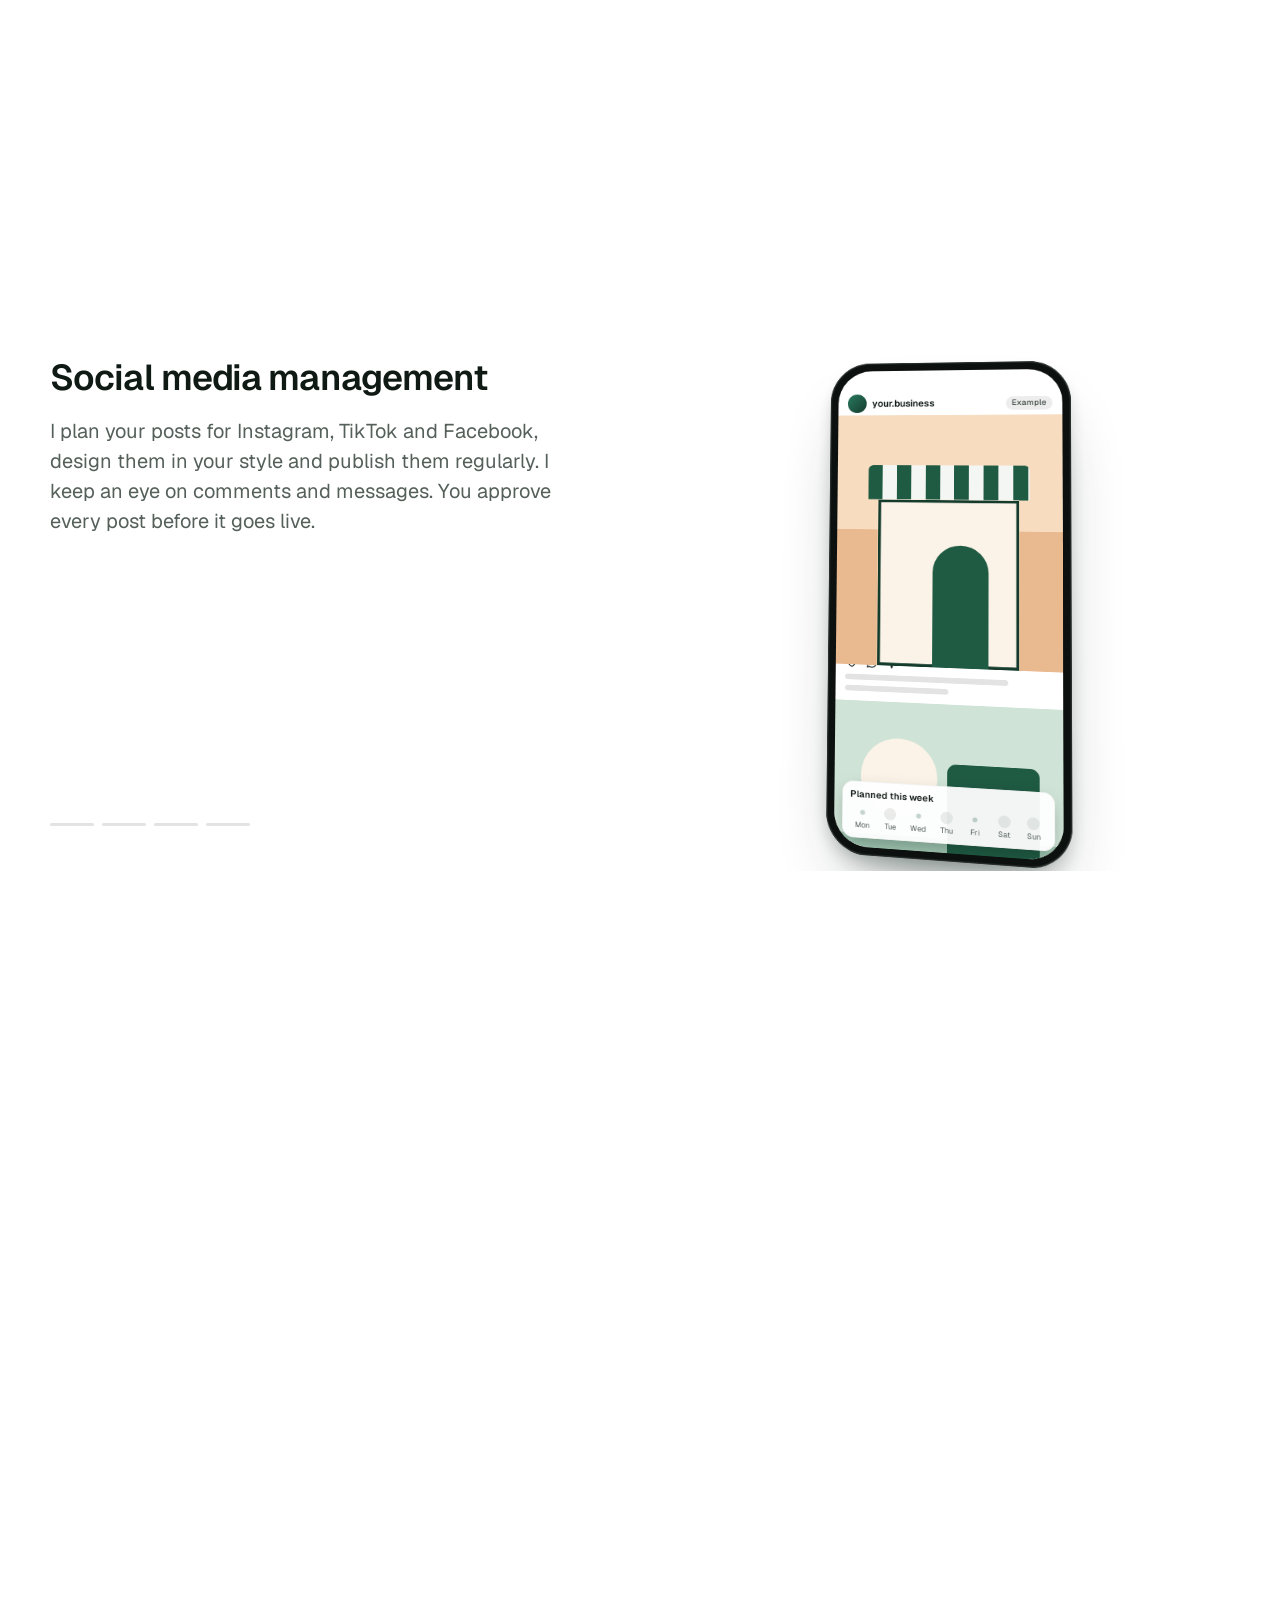
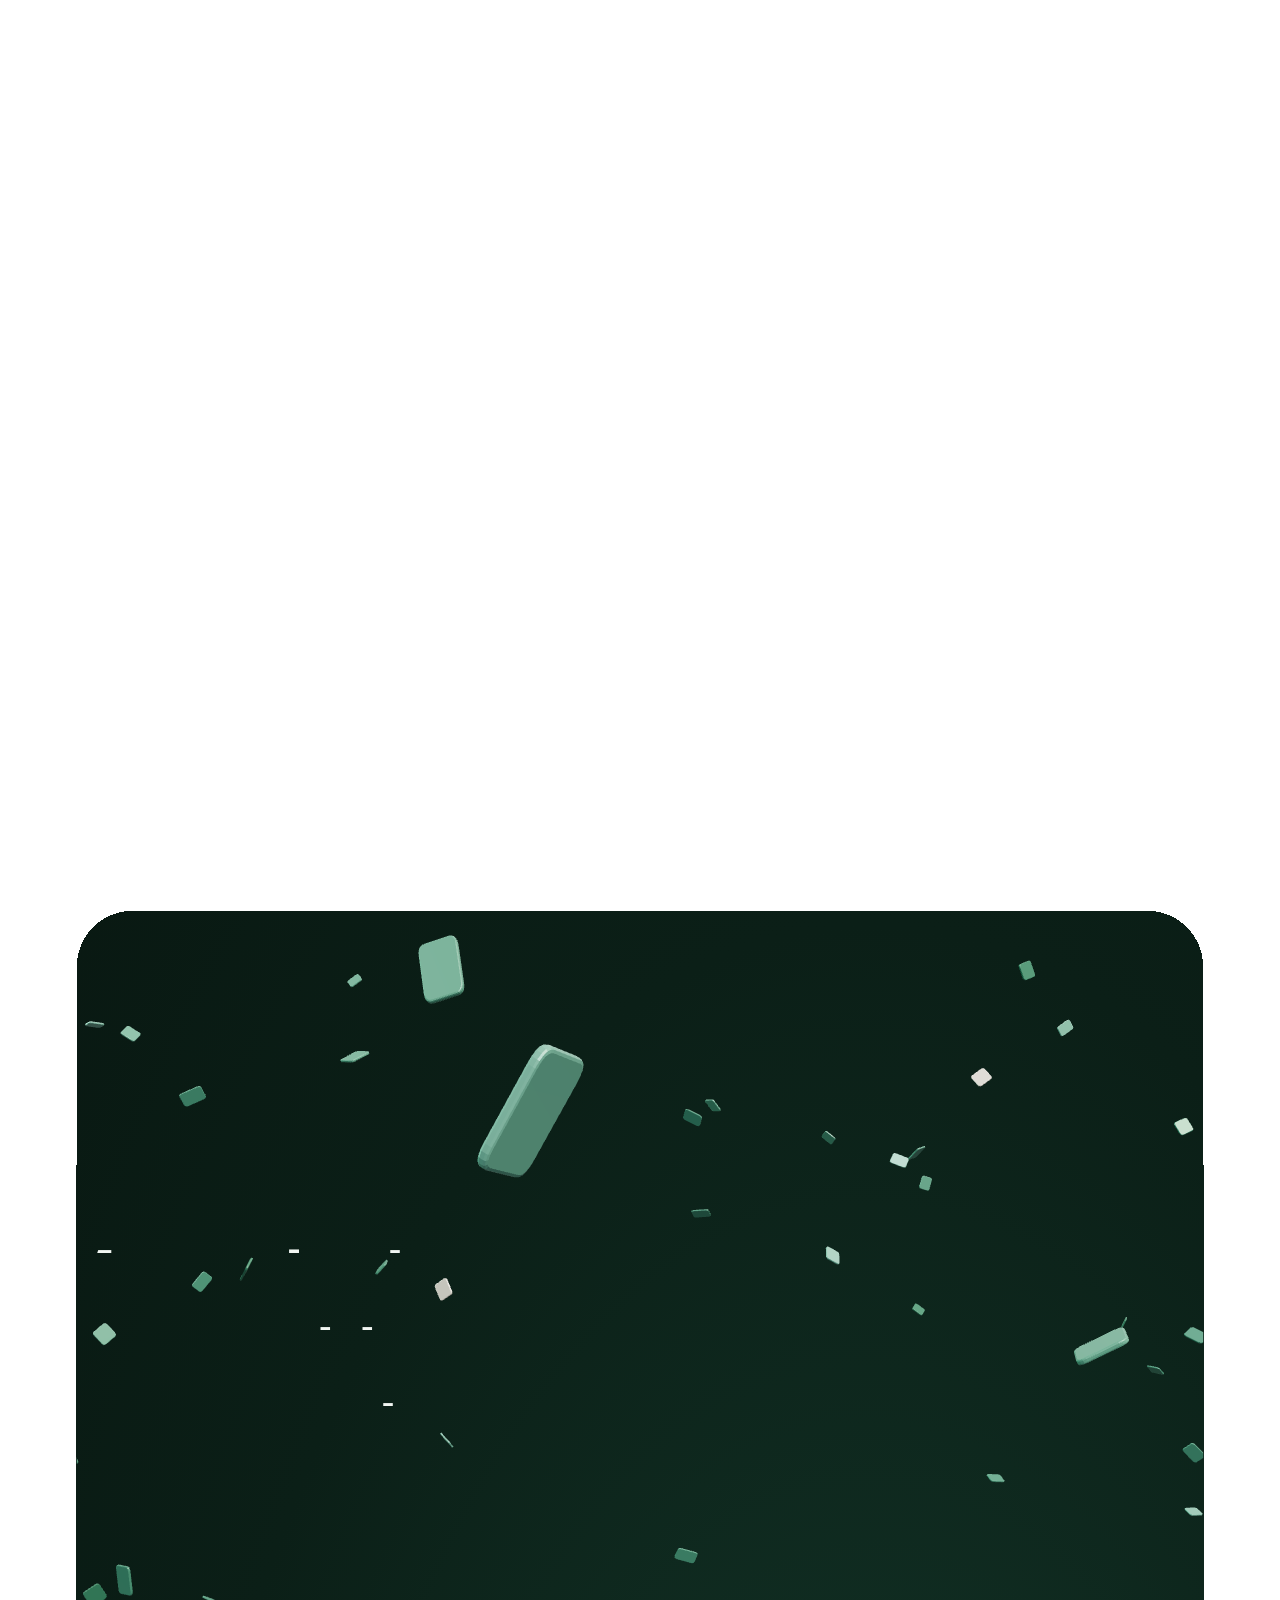
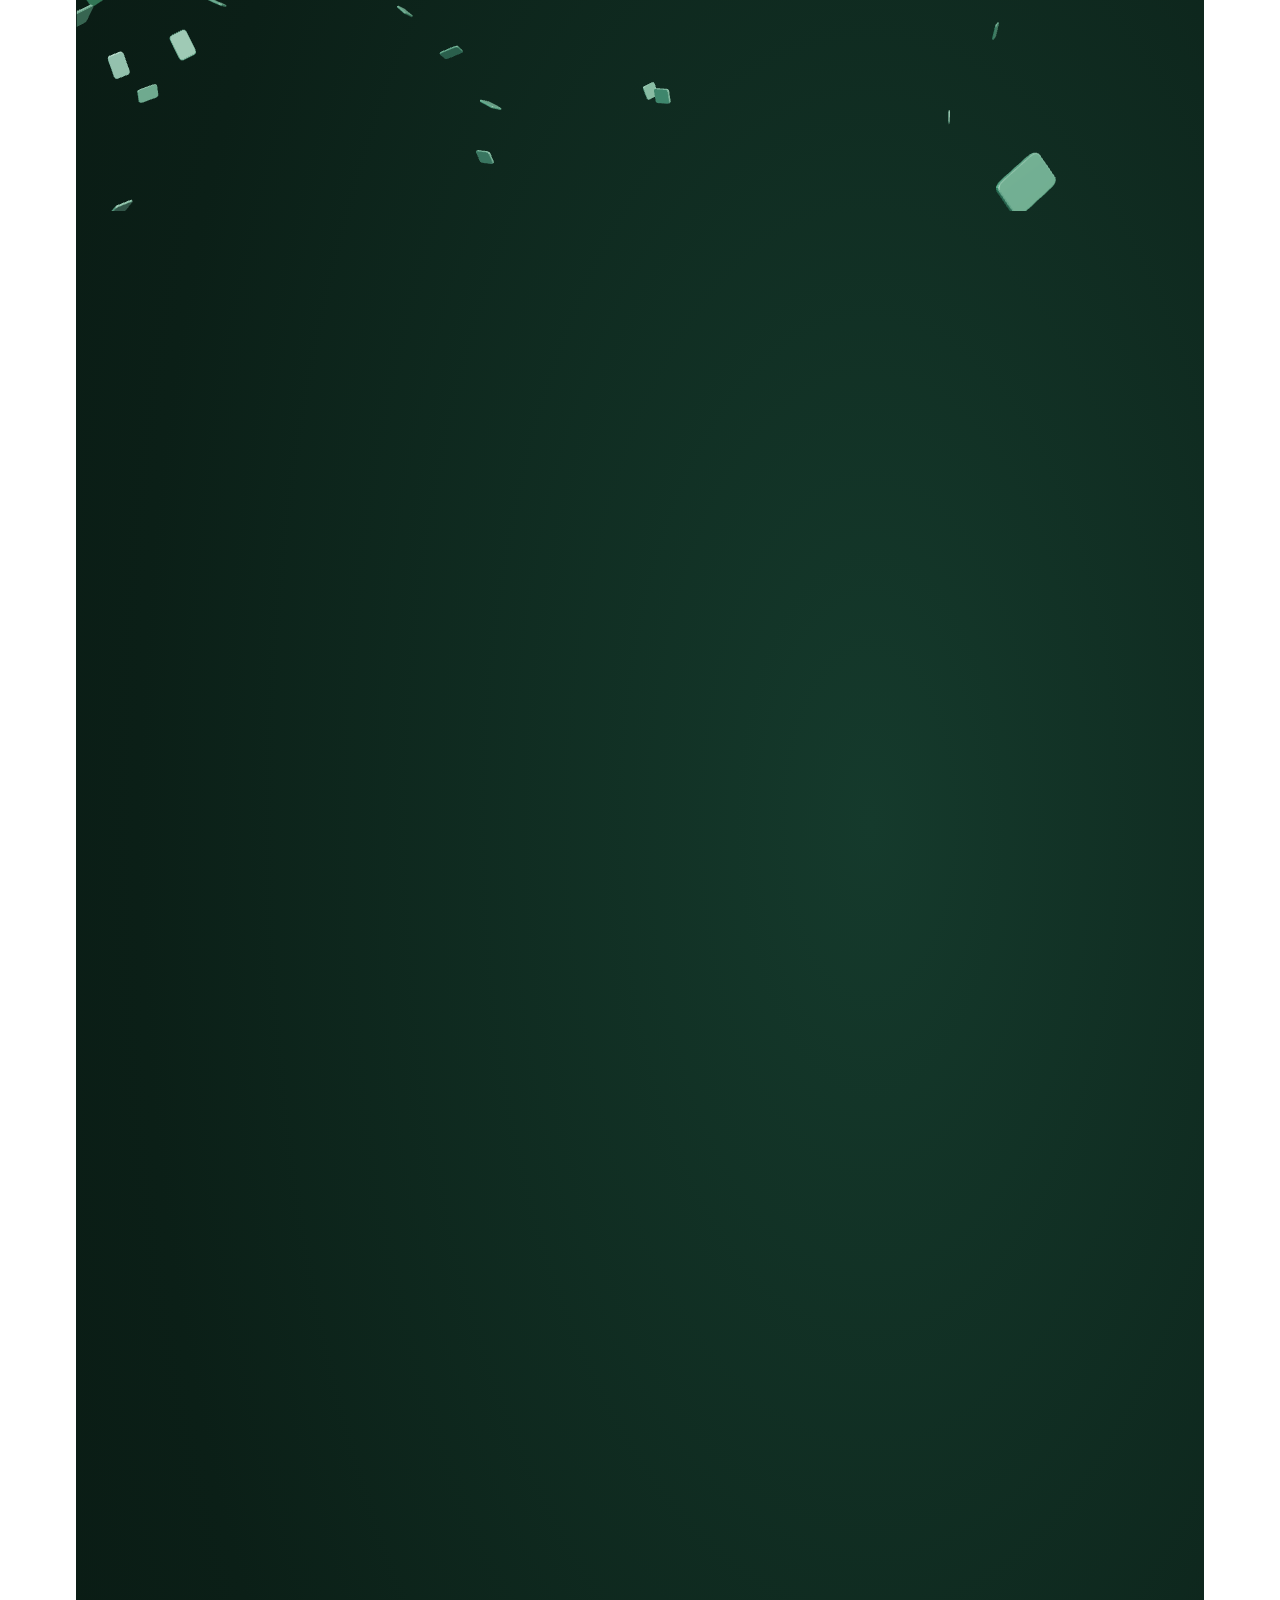
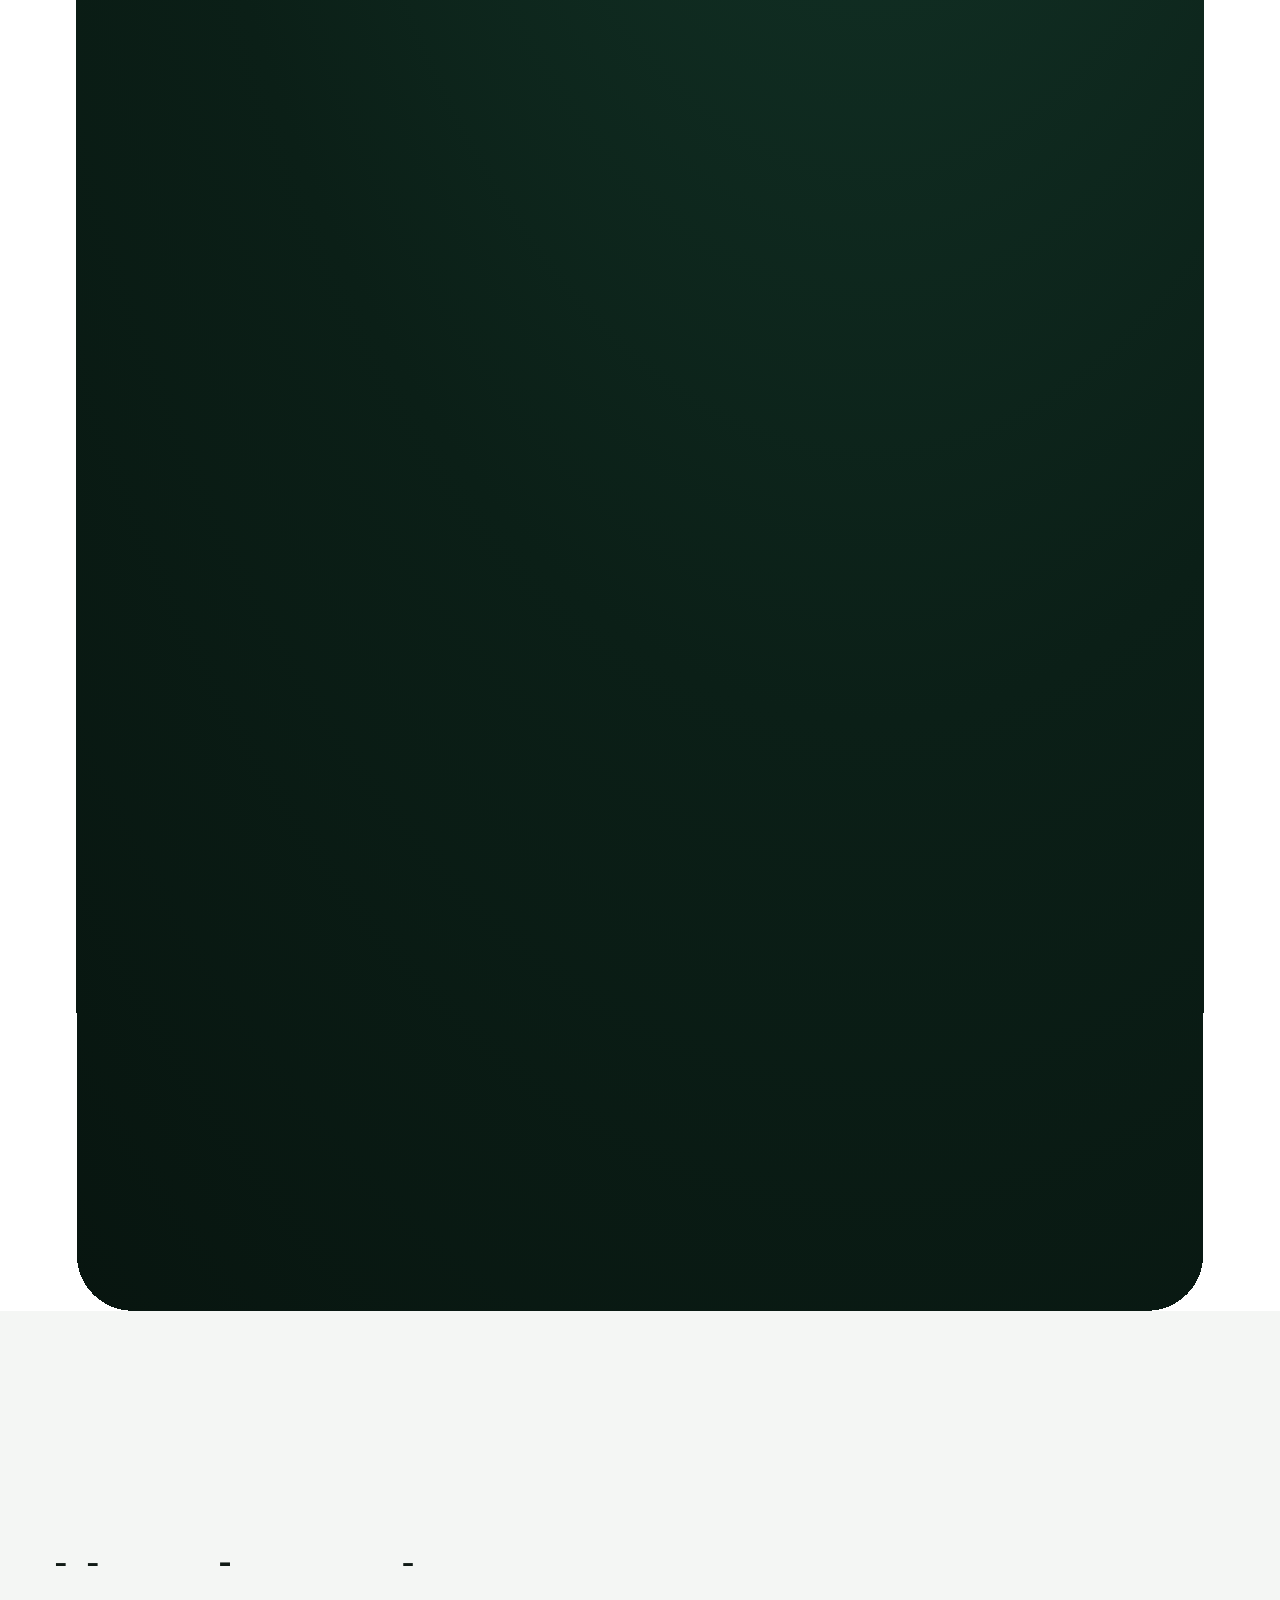
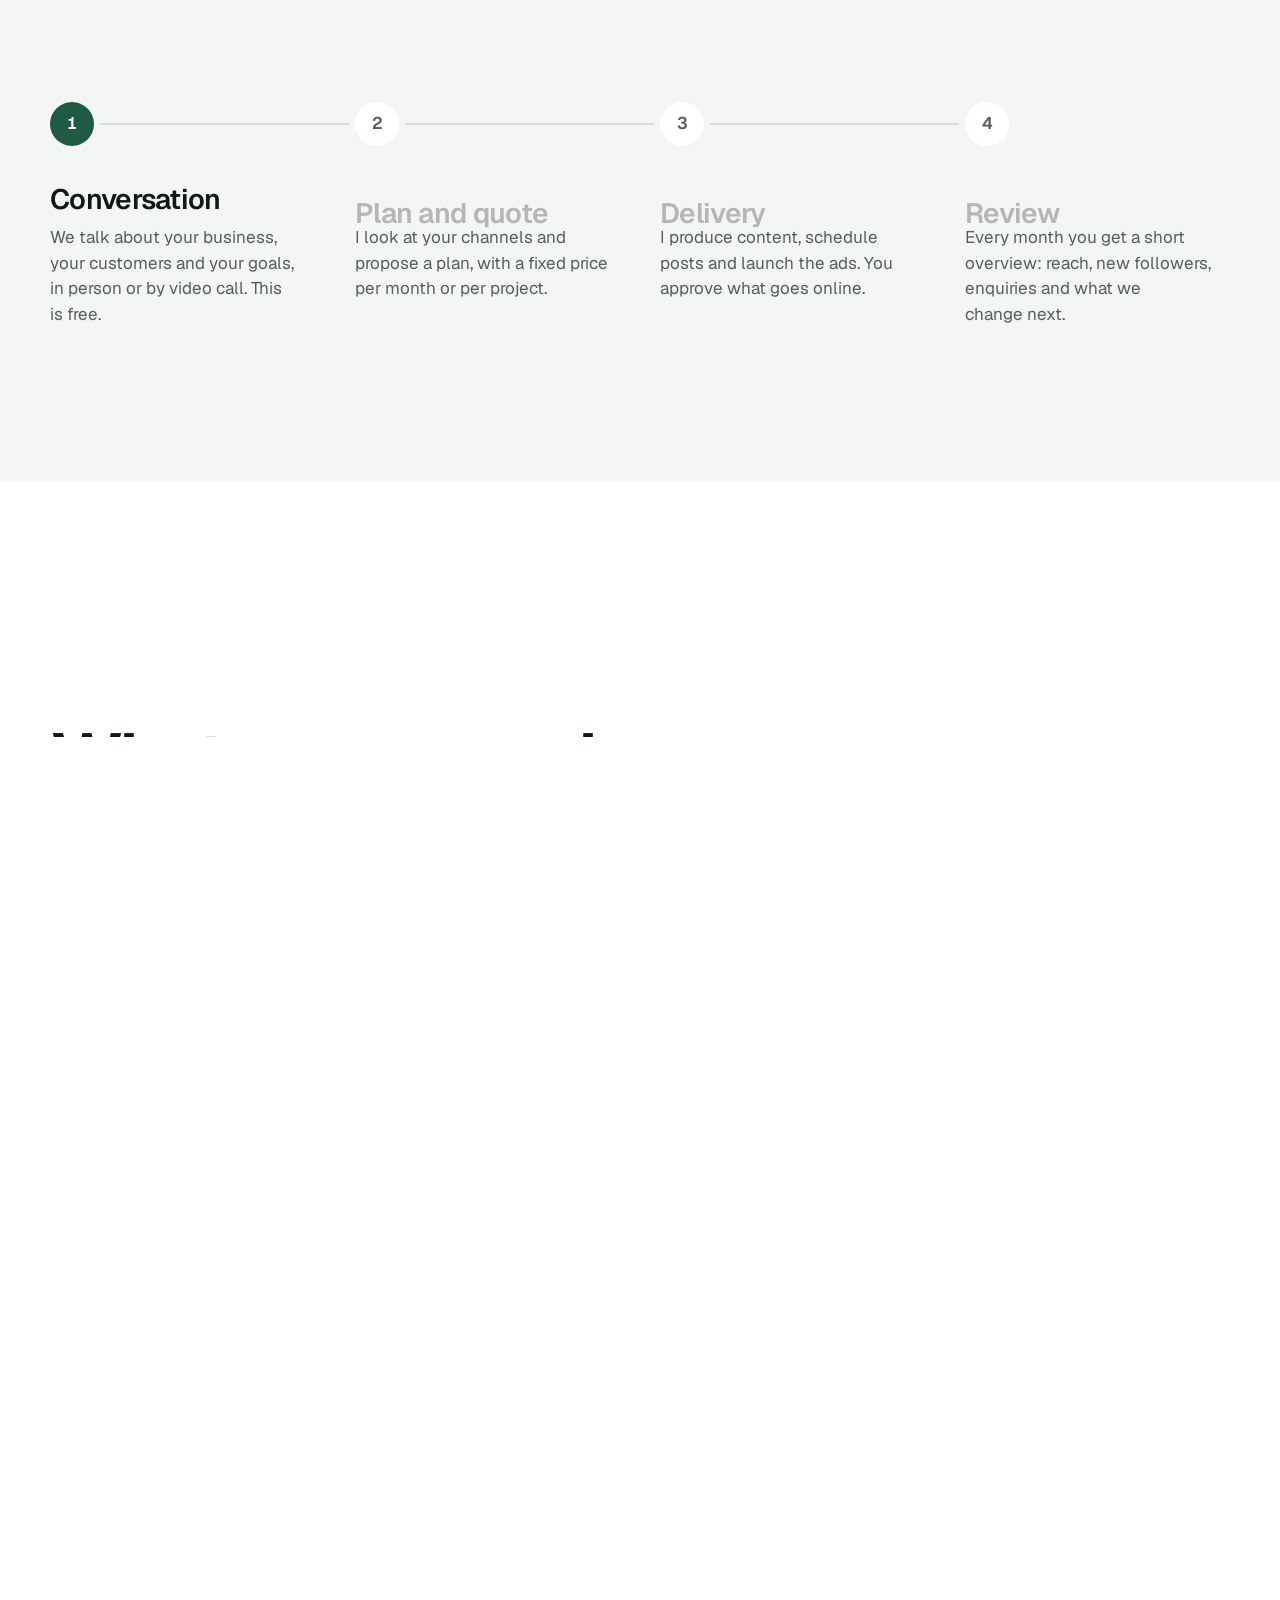
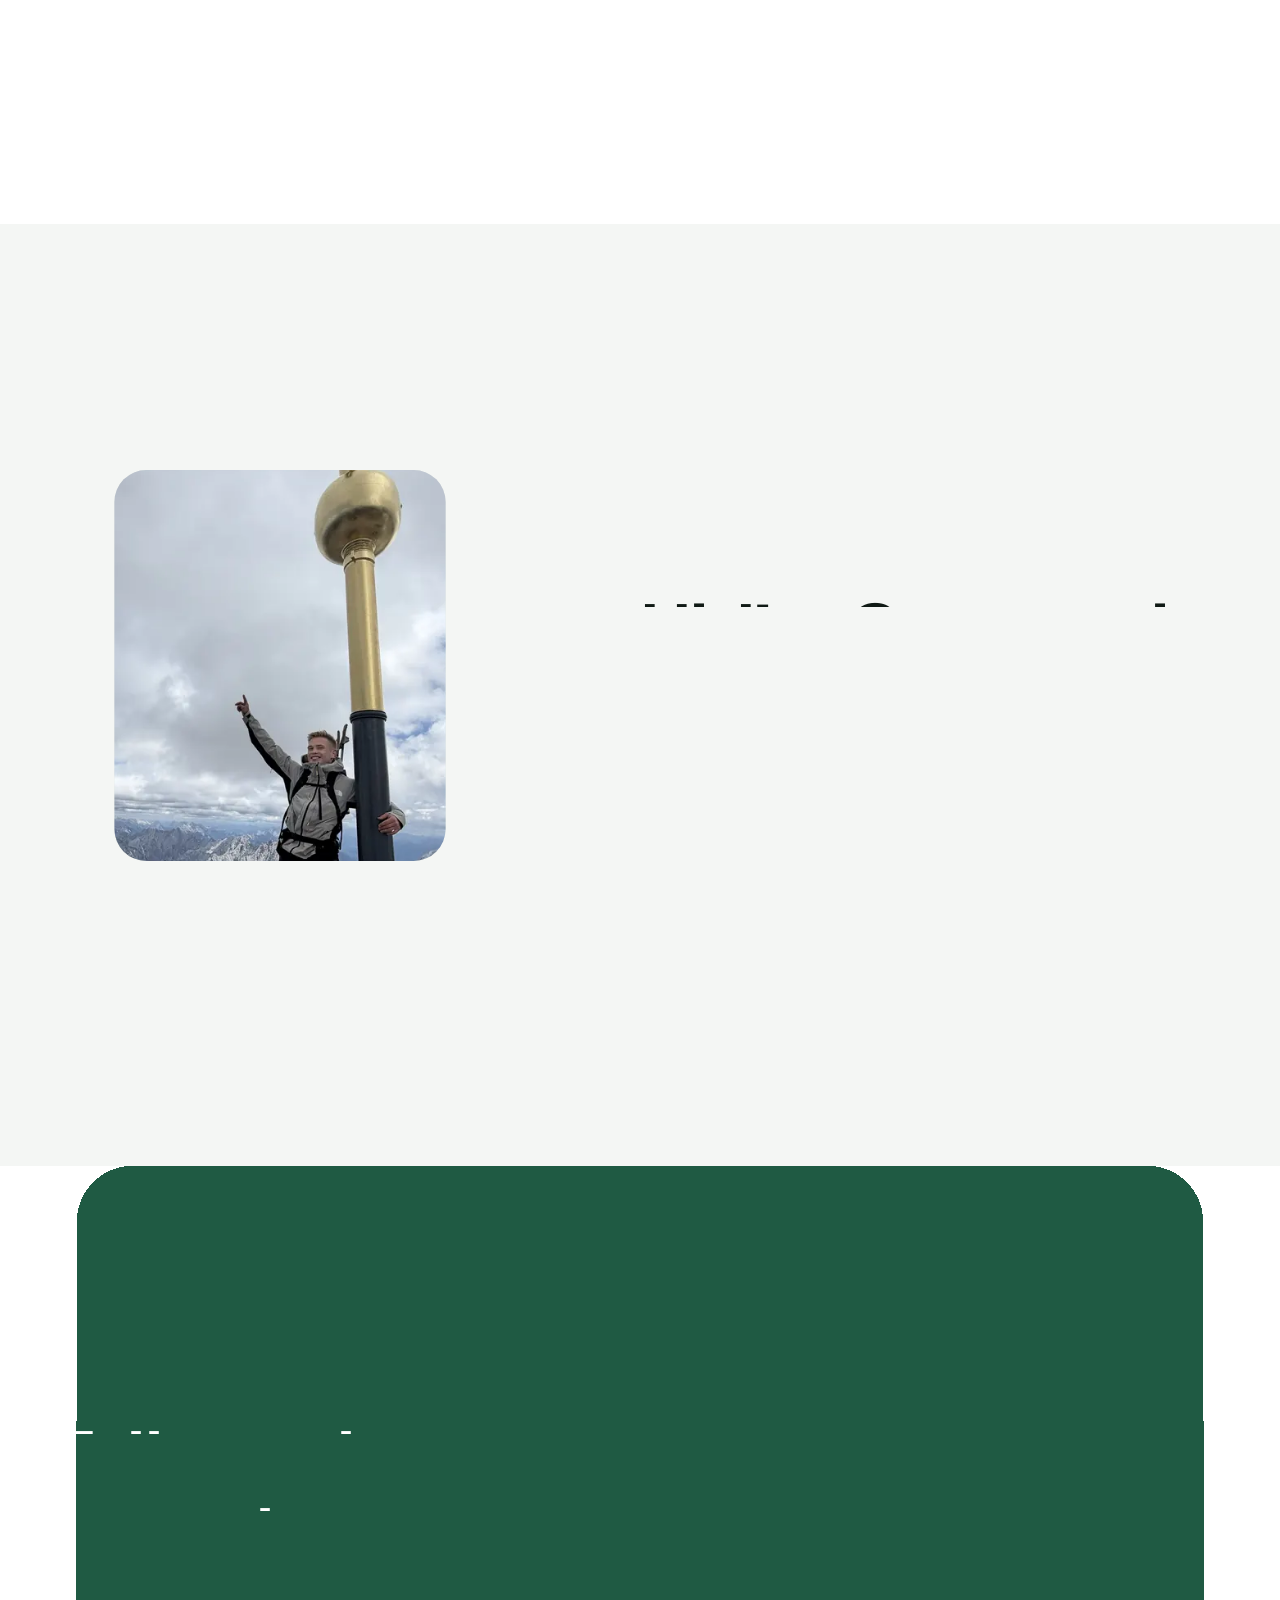
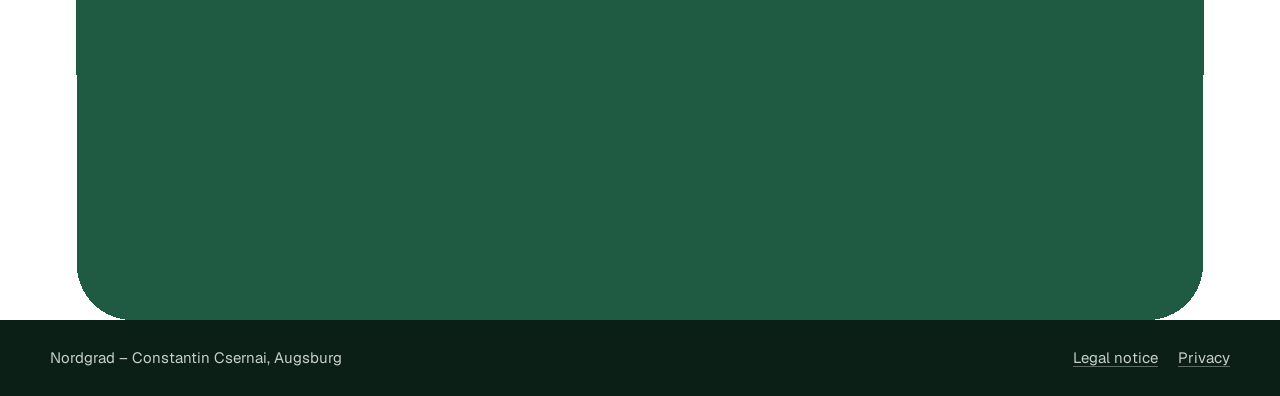
==== commit 80f391fb: "Bewegte Fassung läuft immer, ruhige nur mit ?bewegung=aus Co-Authored-By: Claude Fable 5.2 <noreply@" ====
--- a/en/index.html
+++ b/en/index.html
@@ -16,8 +16,9 @@
     (function () {
       var d = document.documentElement;
       d.classList.add('js');
-      // Vorschau: mit ?bewegung=an läuft die bewegte Fassung auch dann, wenn am Gerät Animationen aus sind.
-      var erzwungen = /[?&]bewegung=an(&|$)/.test(location.search);
+      // Die bewegte Fassung läuft immer, auch wenn am Gerät Animationen aus sind (Wunsch Consti, 22.11.2026).
+      // Ruhige Fassung nur noch mit ?bewegung=aus.
+      var erzwungen = !/[?&]bewegung=aus(&|$)/.test(location.search);
       if (erzwungen) d.classList.add('erzwungen');
       if (erzwungen || window.matchMedia('(prefers-reduced-motion: no-preference)').matches) {
         d.classList.add('bewegt');
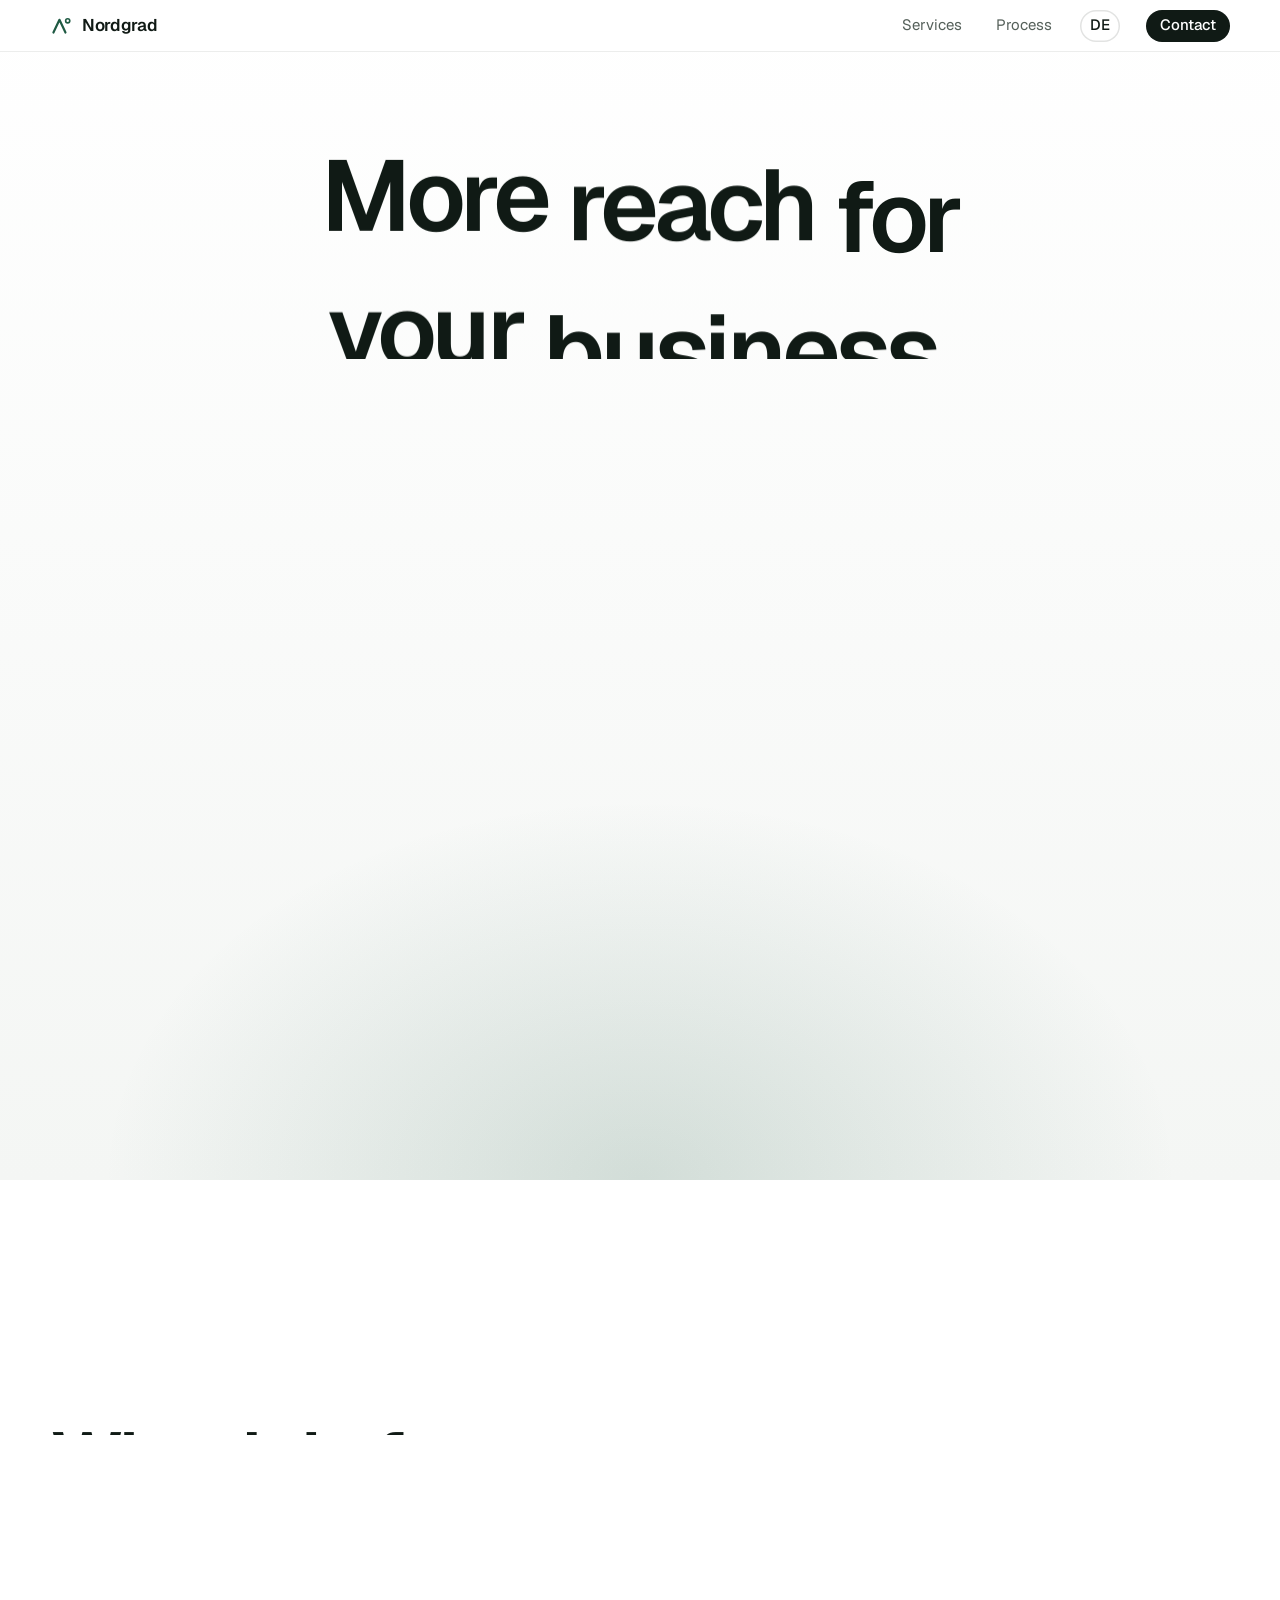
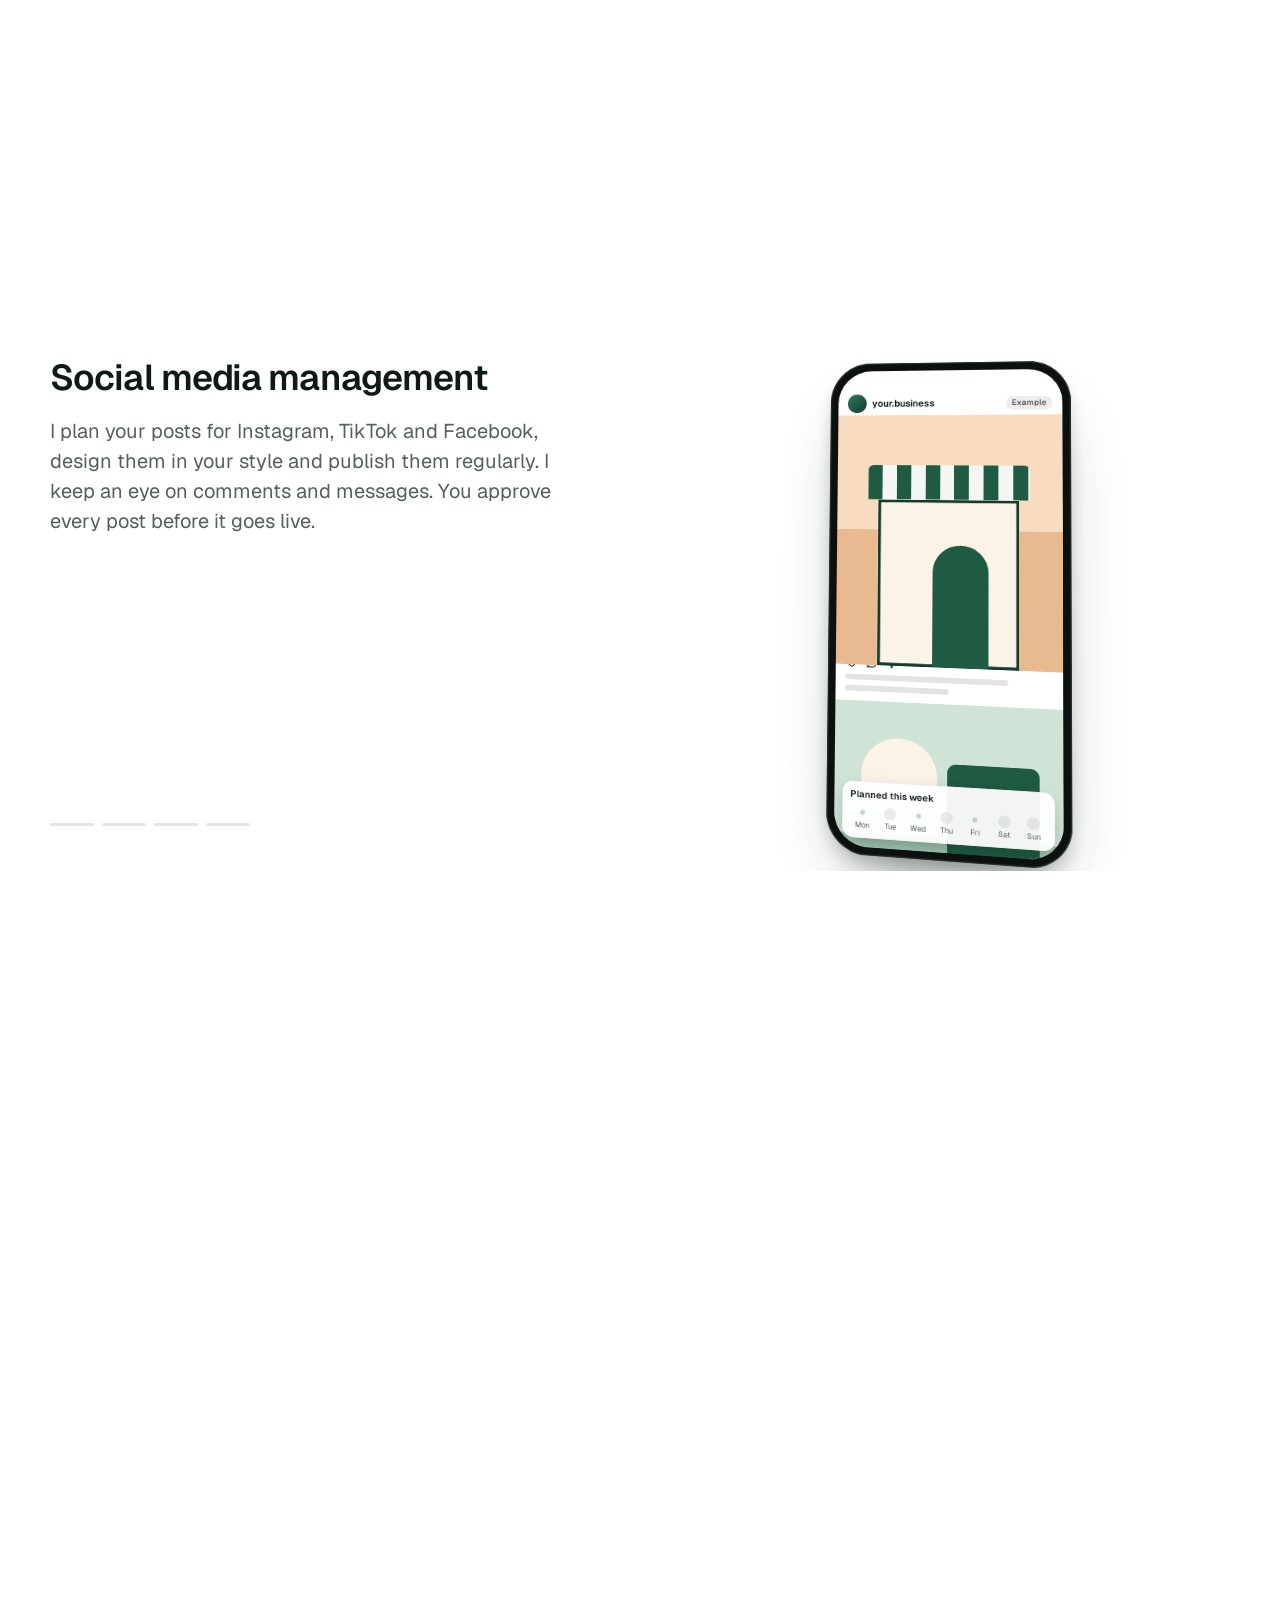
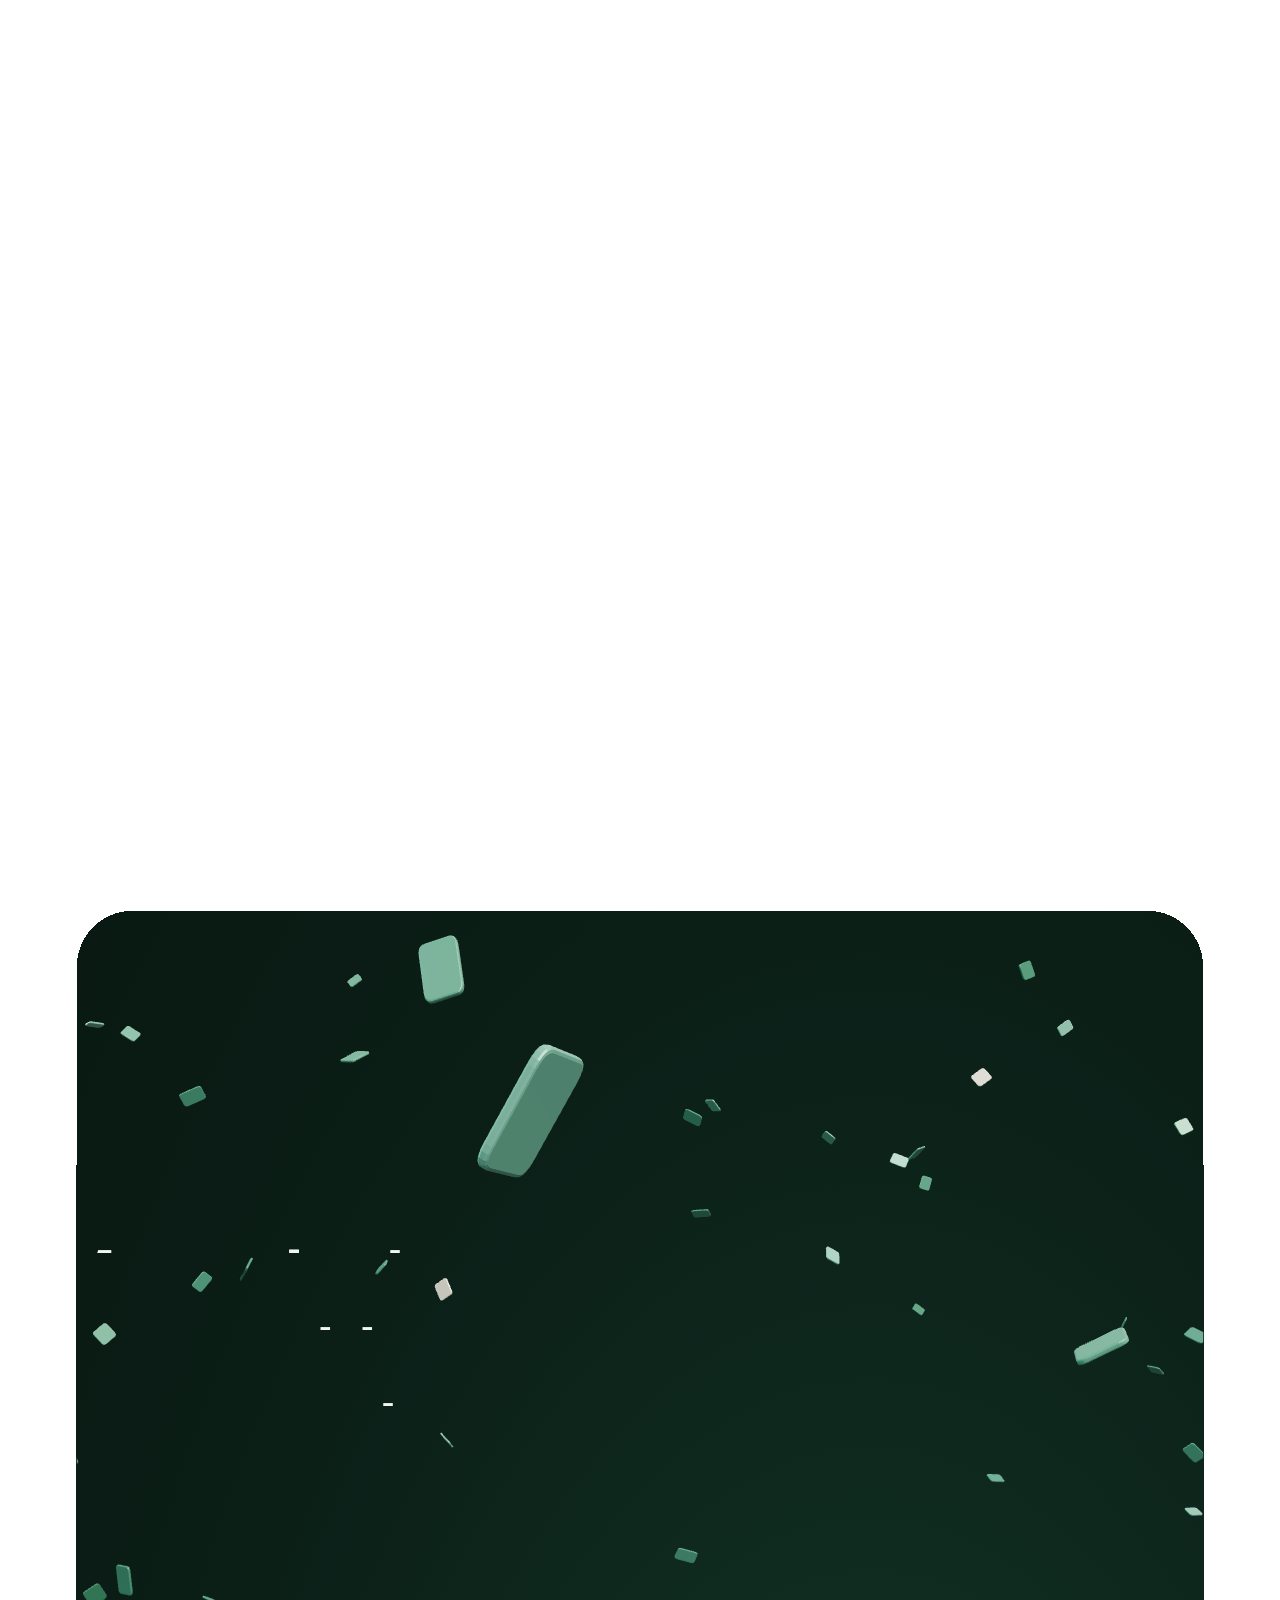
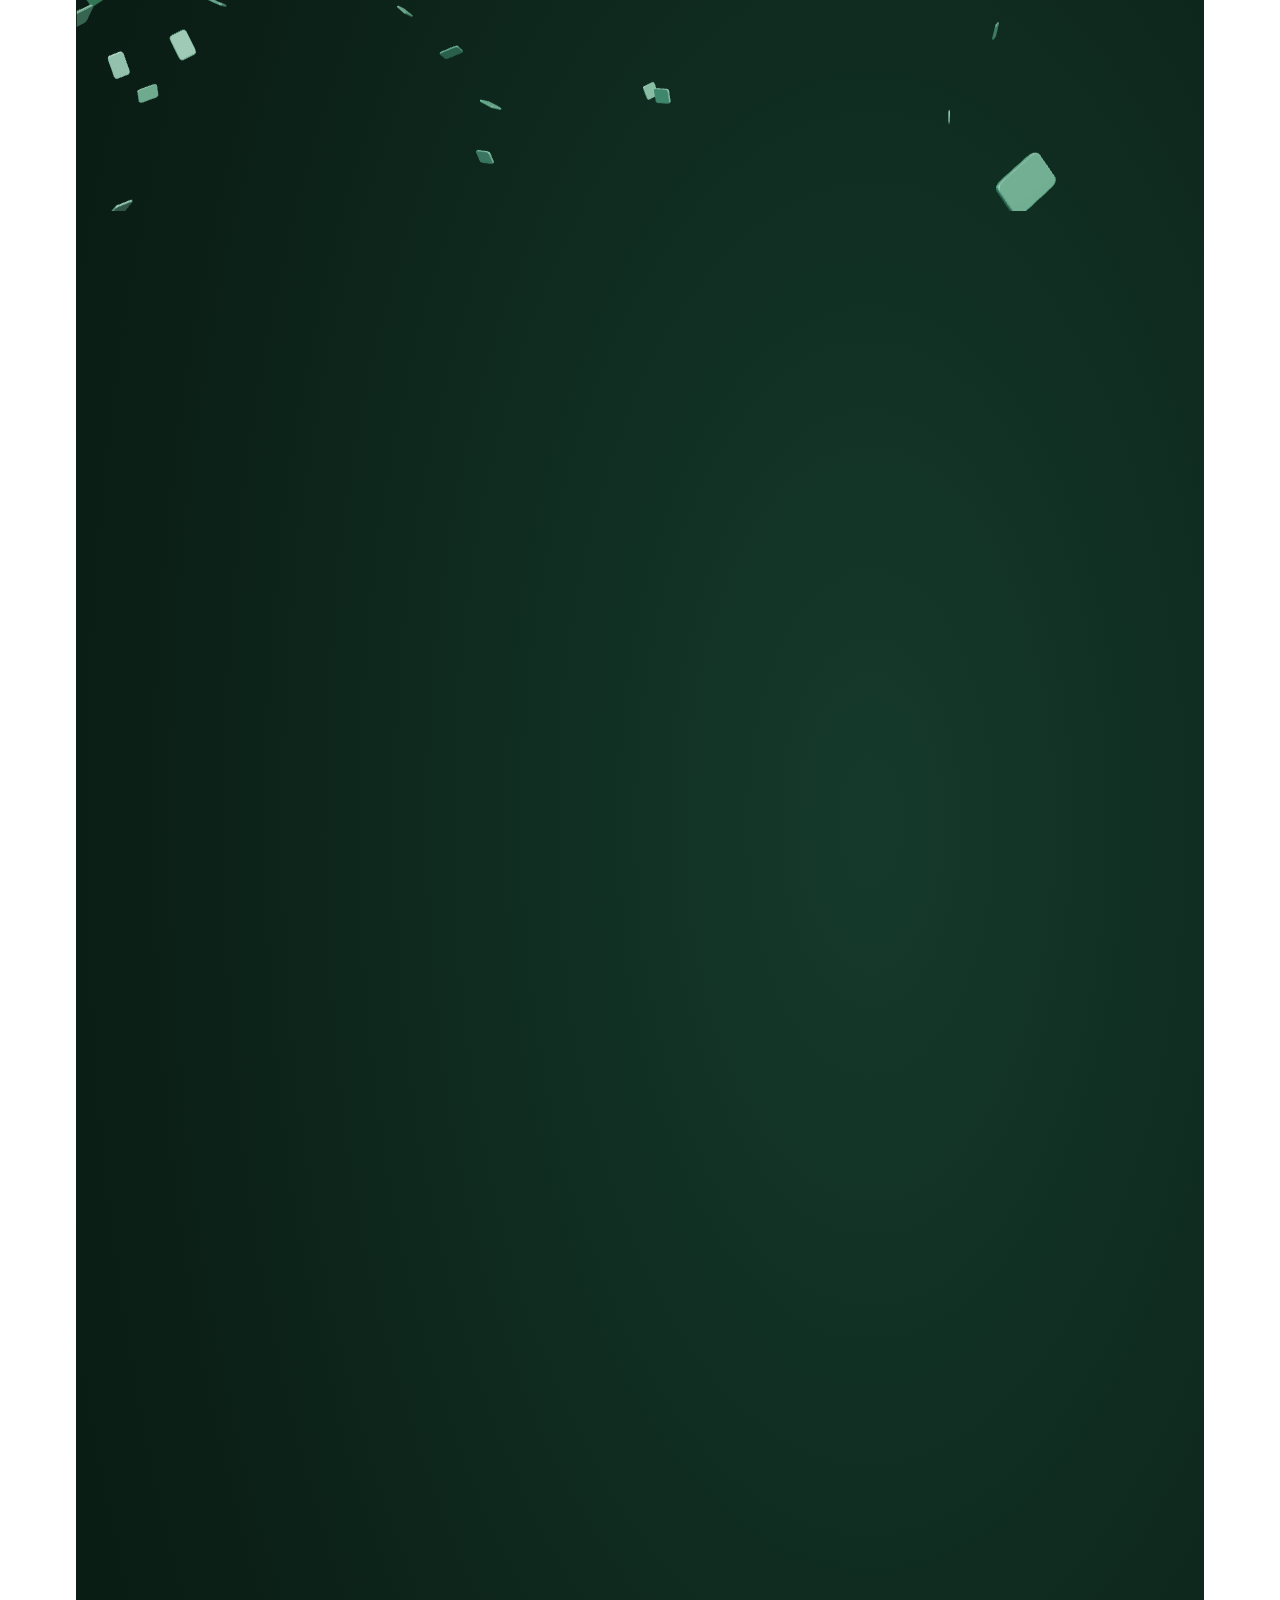
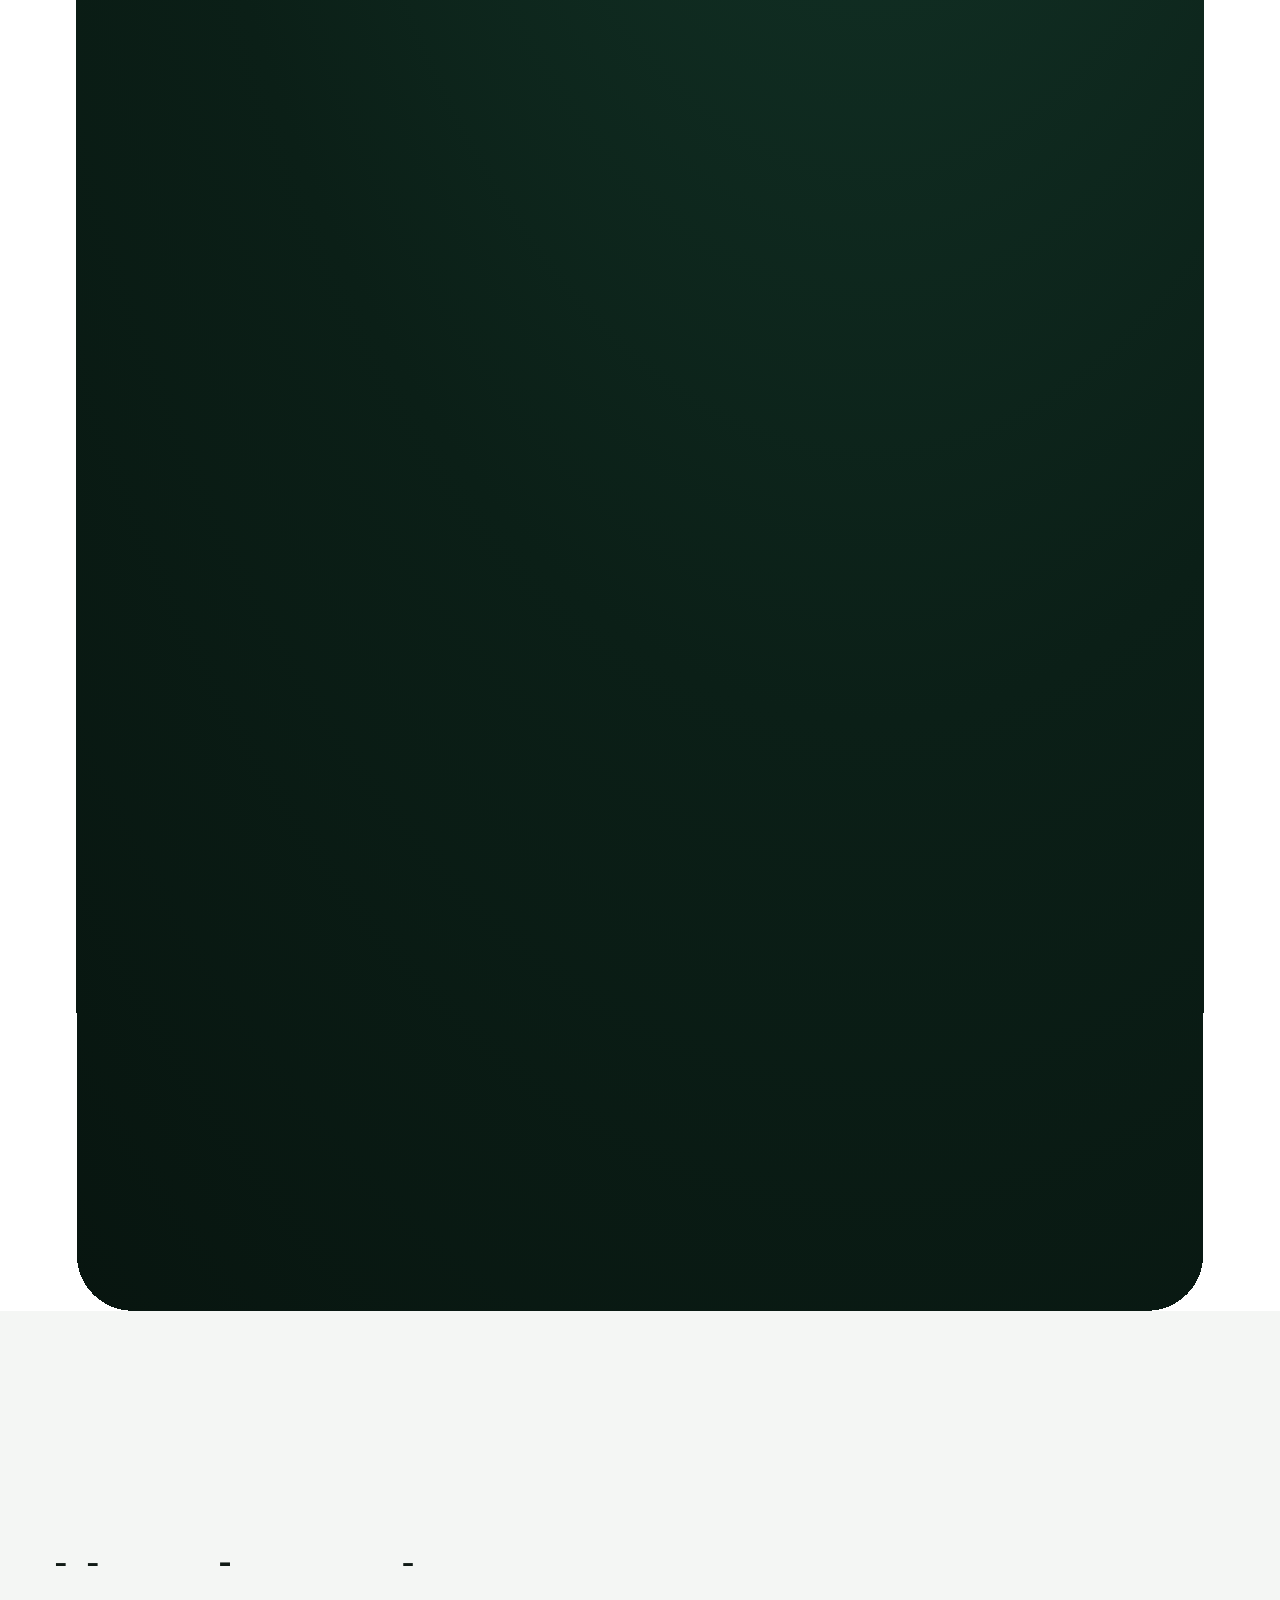
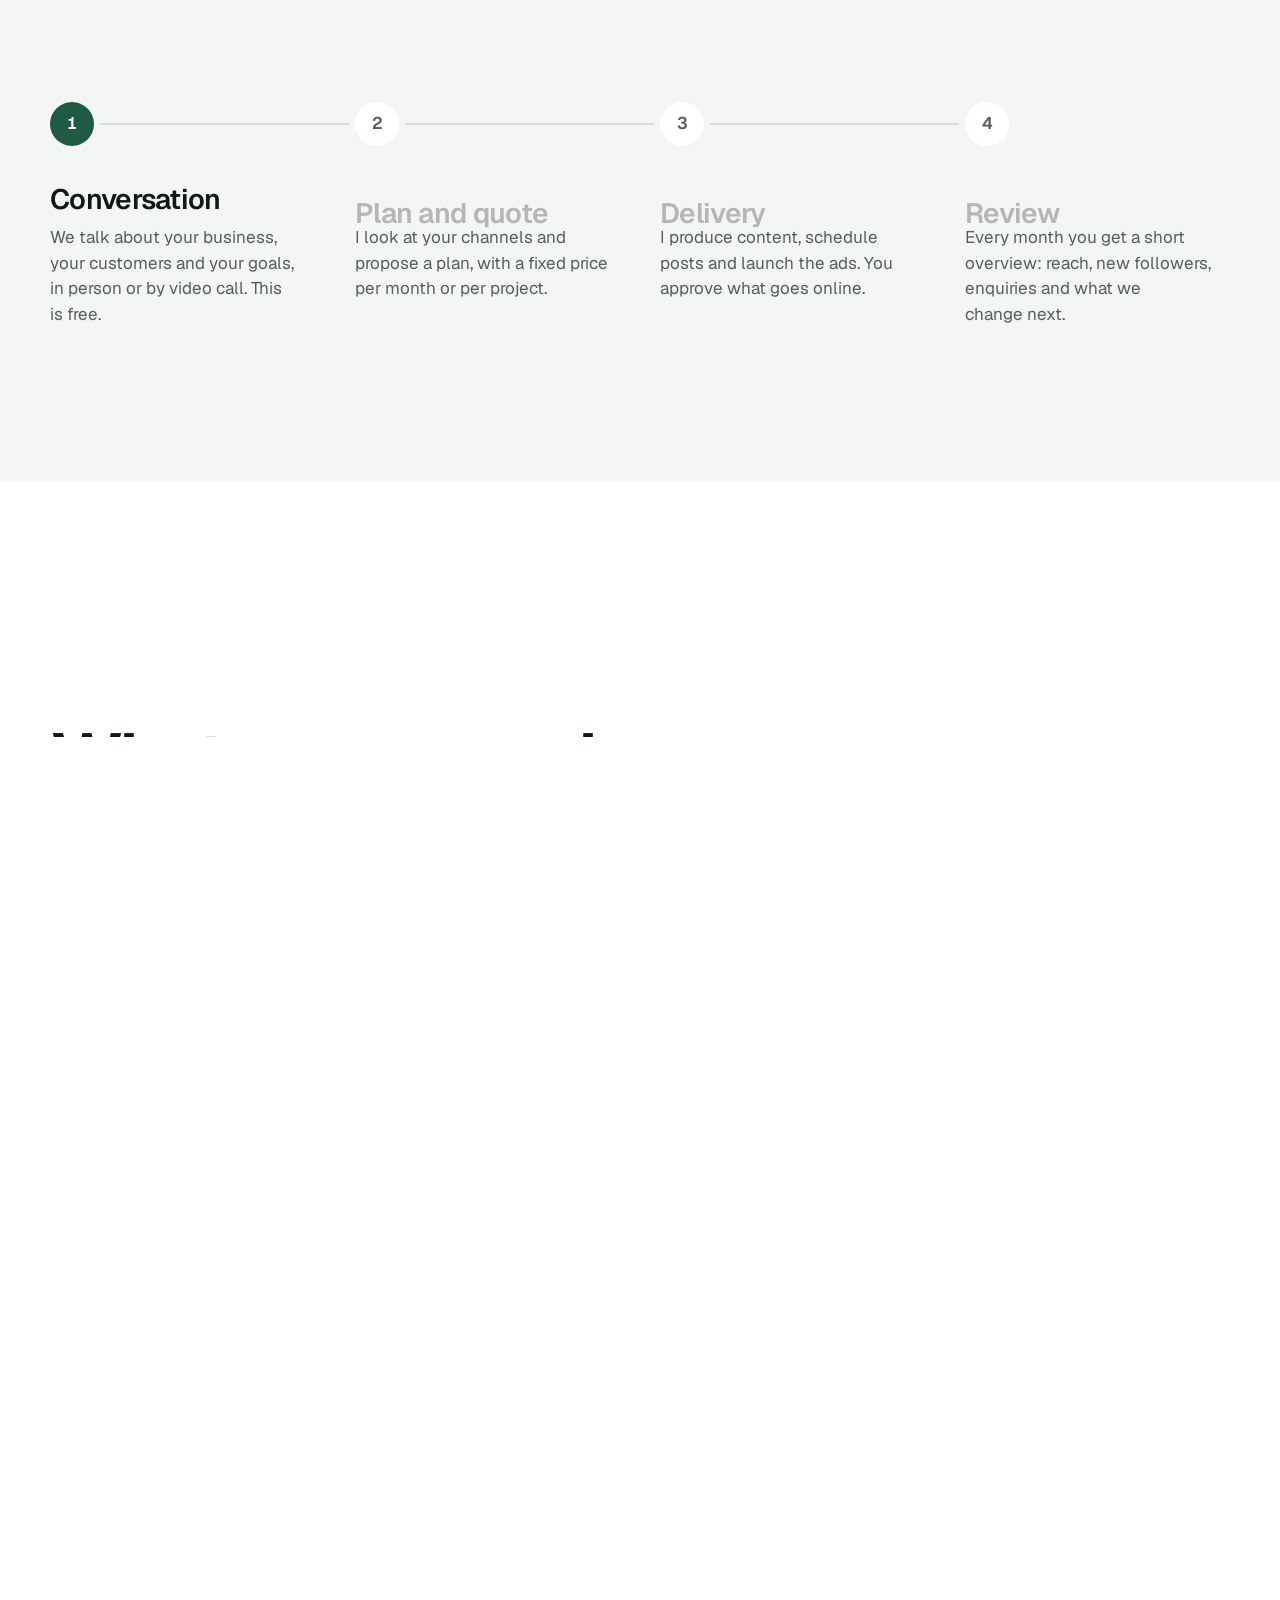
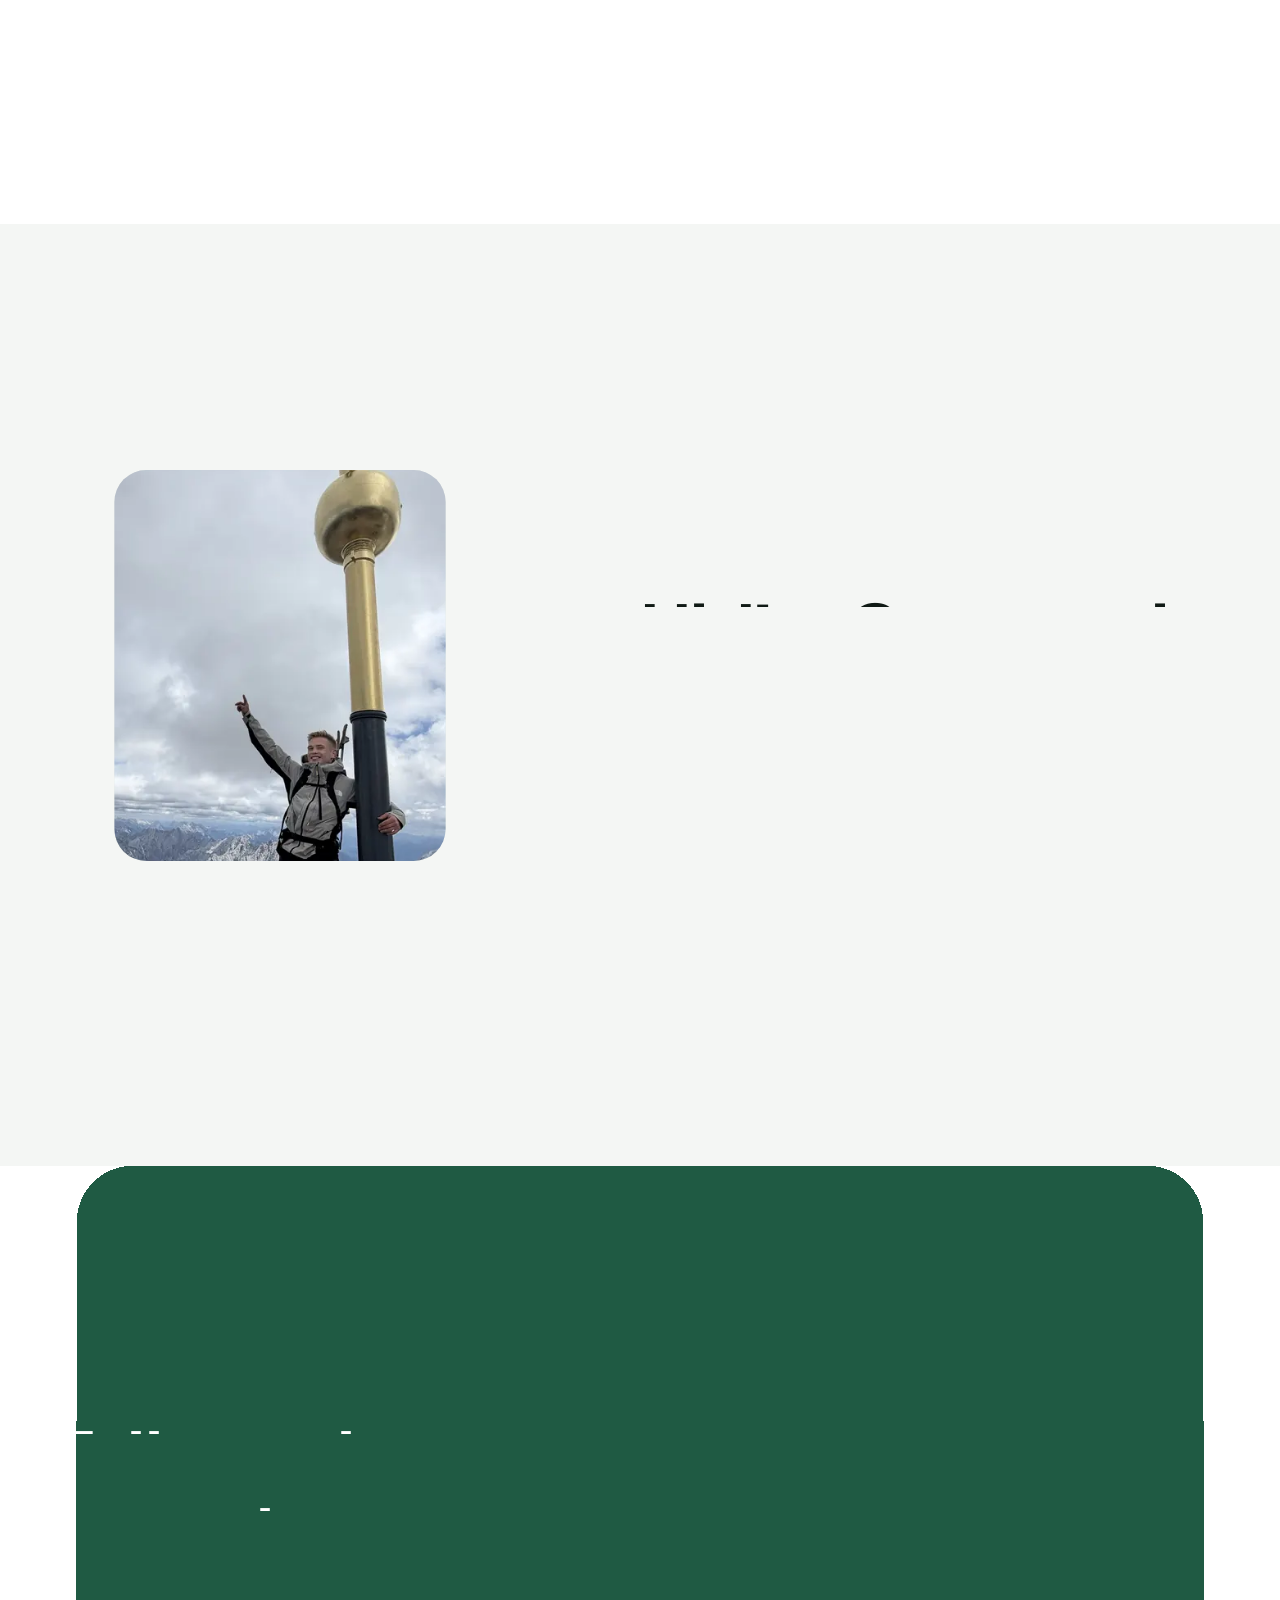
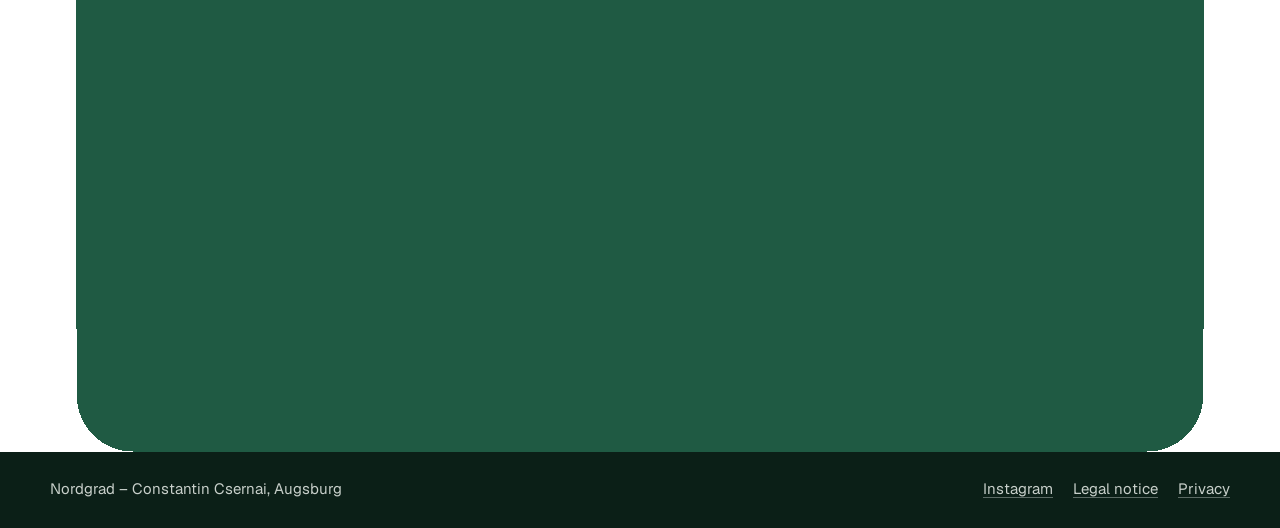
==== commit 655d85b1: "Instagram-Profil @nordgrad.eu verlinkt (Kontakt, Fußzeile, Datenschutz) Co-Authored-By: Claude Fable" ====
--- a/en/index.html
+++ b/en/index.html
@@ -359,6 +359,10 @@
             <span class="kontakt-art">Email</span>
             <a href="mailto:nordgrad.augsburg@gmail.com?subject=Social%20media%20enquiry">nordgrad.augsburg<wbr>@gmail.com</a>
           </li>
+          <li>
+            <span class="kontakt-art">Instagram</span>
+            <a href="https://www.instagram.com/nordgrad.eu/" rel="noopener me">@nordgrad.eu</a>
+          </li>
           
         </ul>
       </div>
@@ -369,6 +373,7 @@
     <div class="huelle fuss-innen">
       <span>Nordgrad – Constantin Csernai, Augsburg</span>
       <nav aria-label="Legal">
+        <a href="https://www.instagram.com/nordgrad.eu/" rel="noopener me">Instagram</a>
         <a href="legal-notice.html">Legal notice</a>
         <a href="privacy.html">Privacy</a>
       </nav>
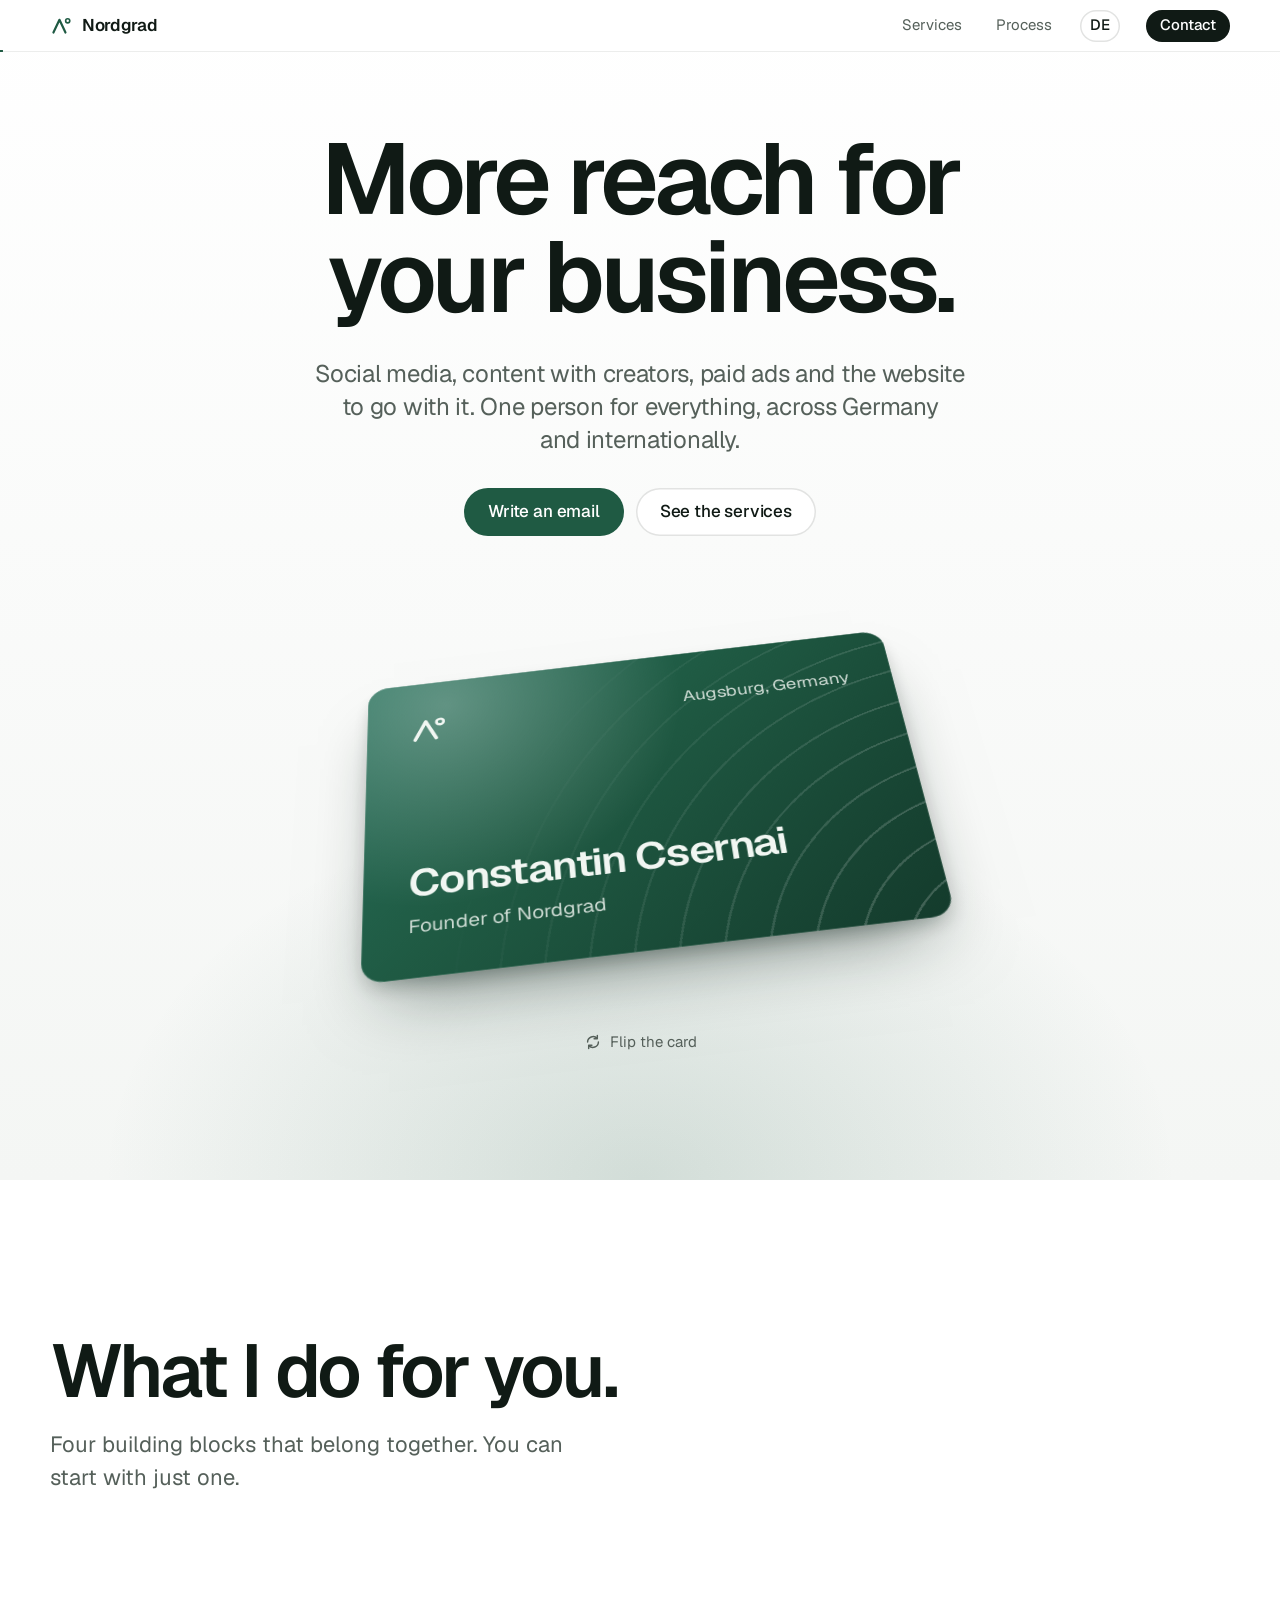
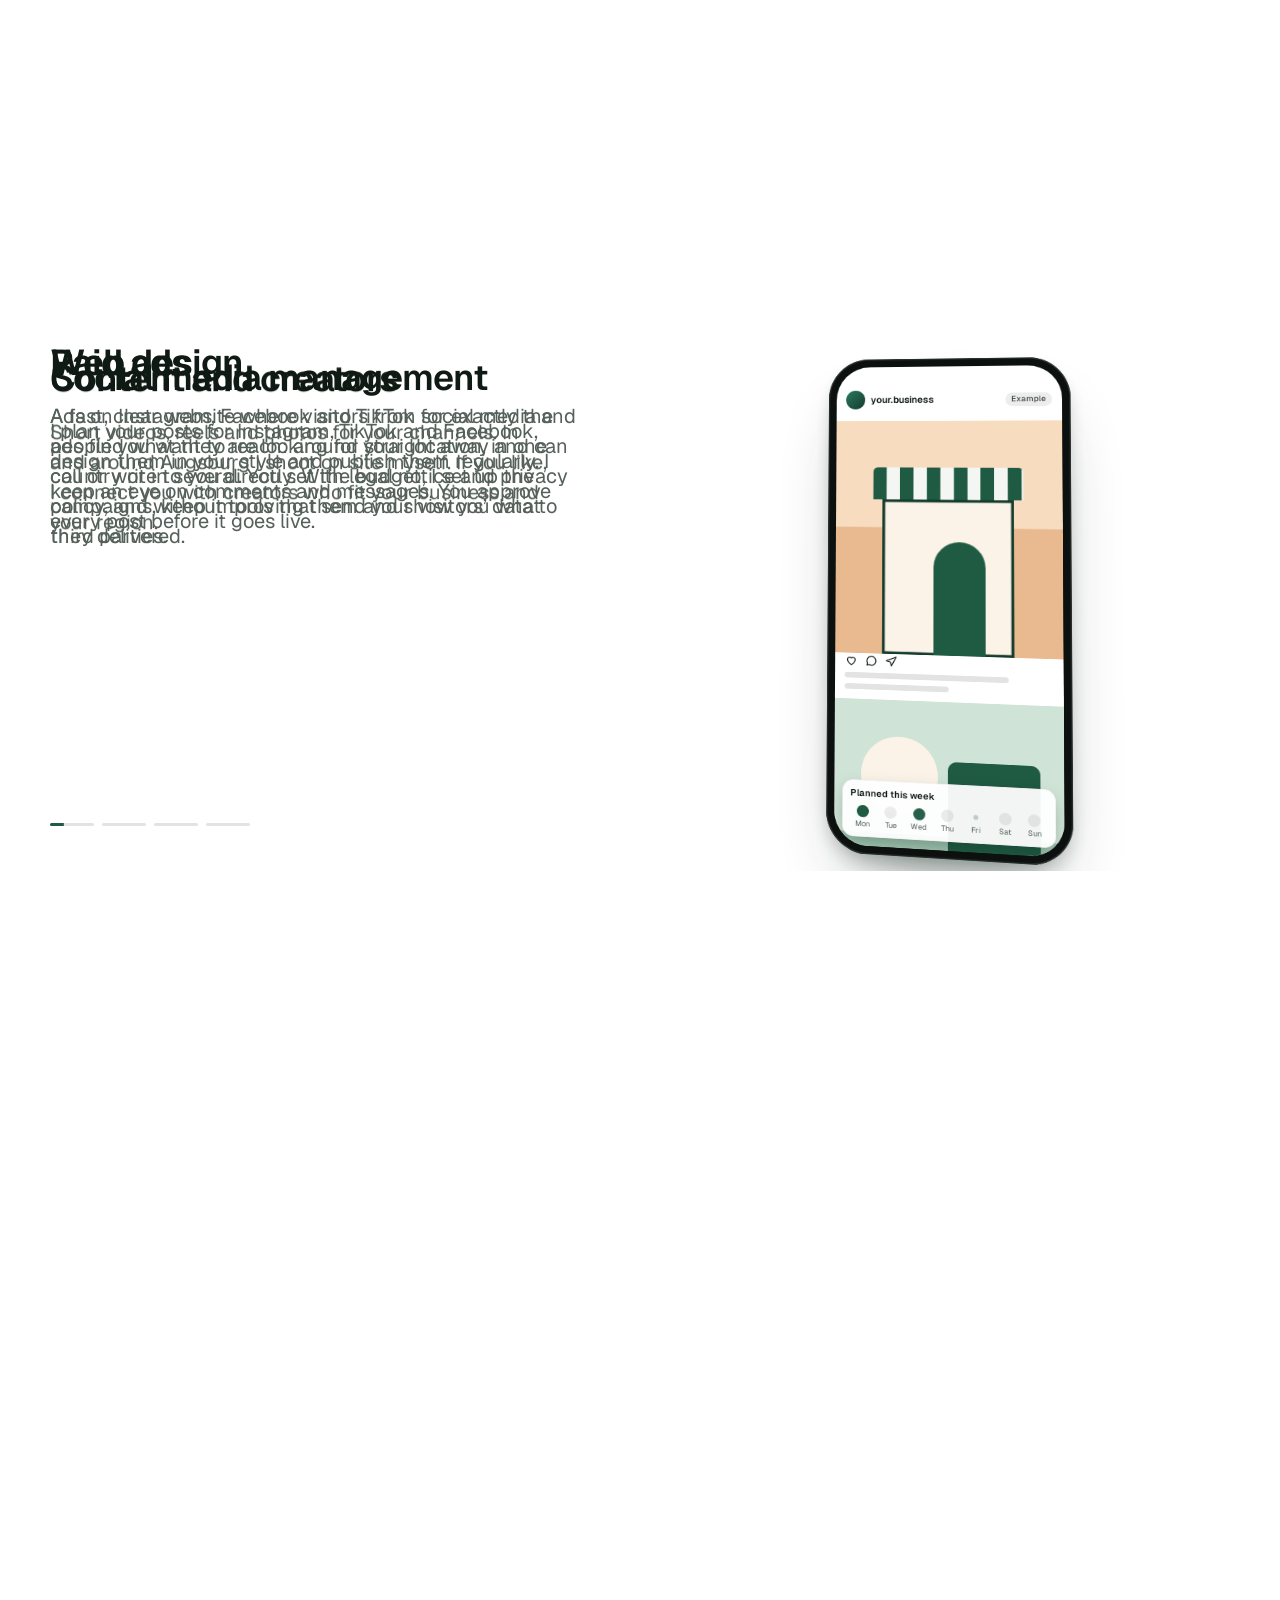
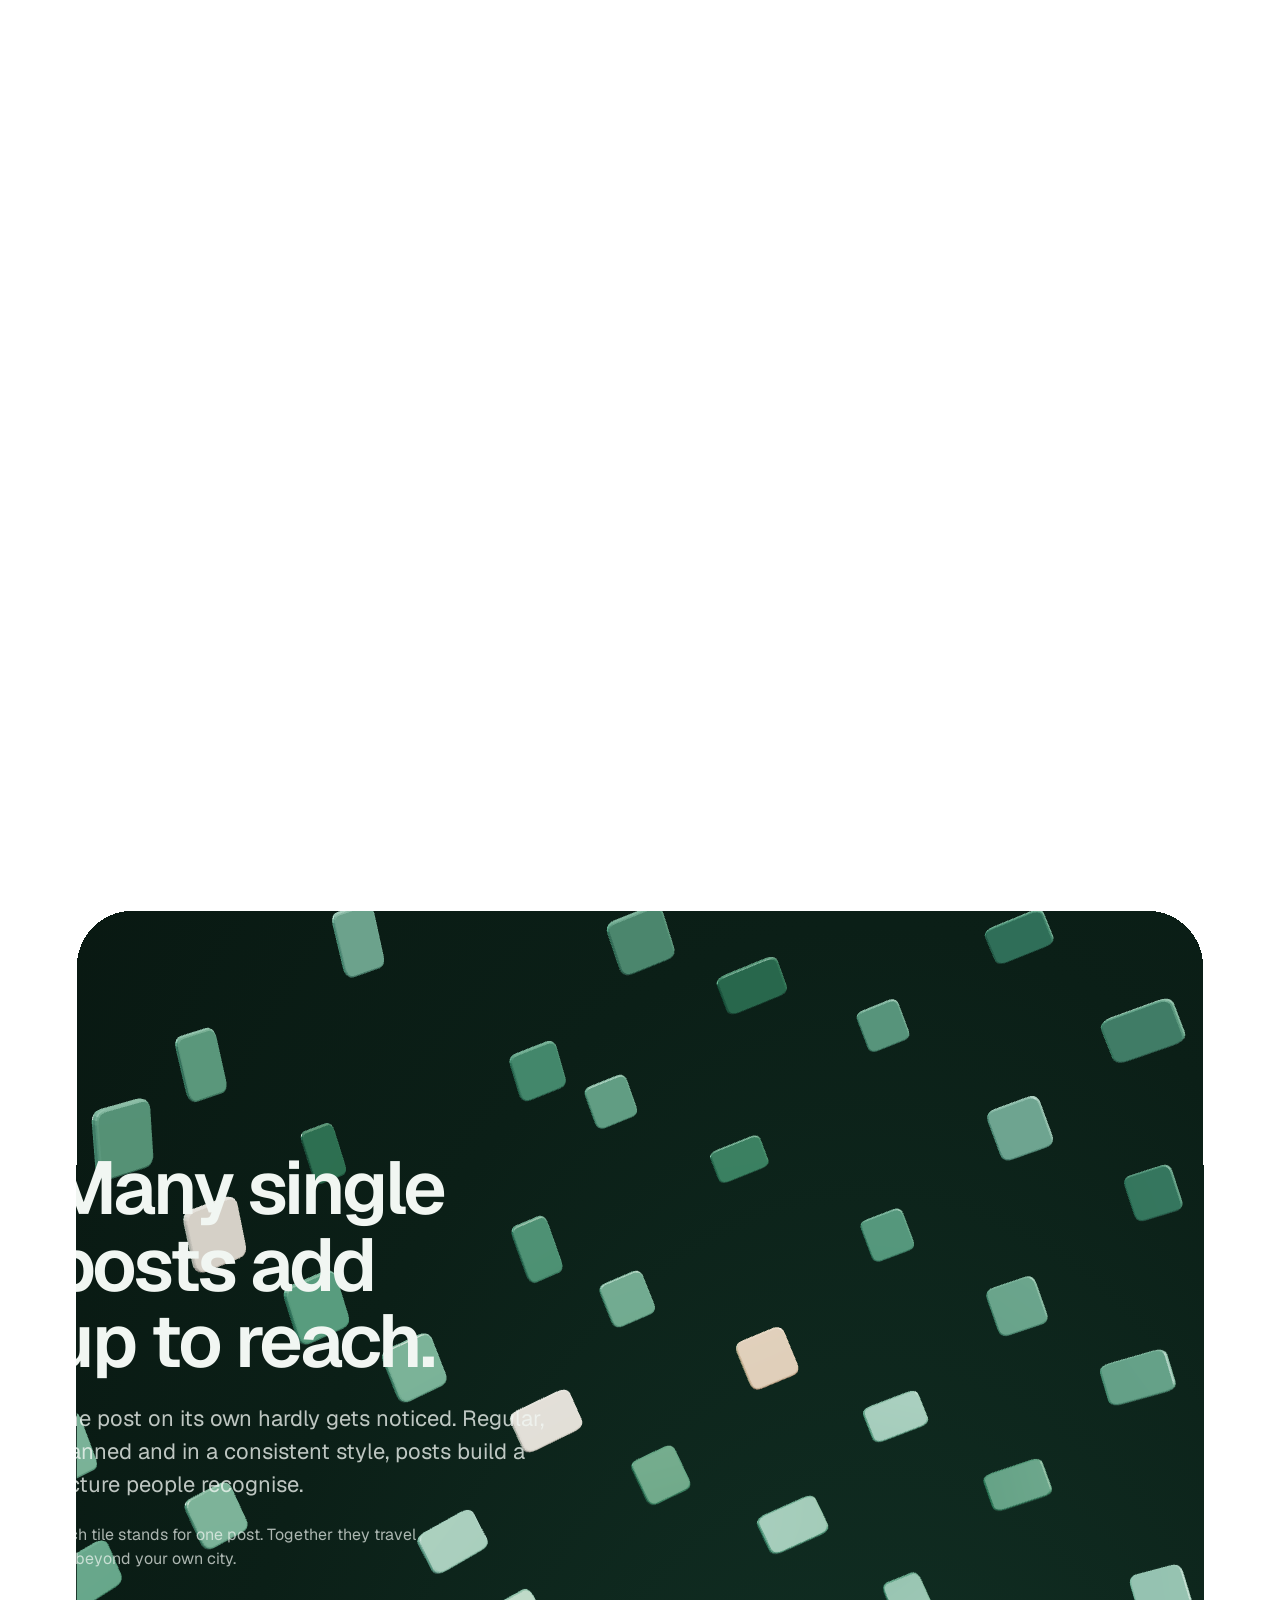
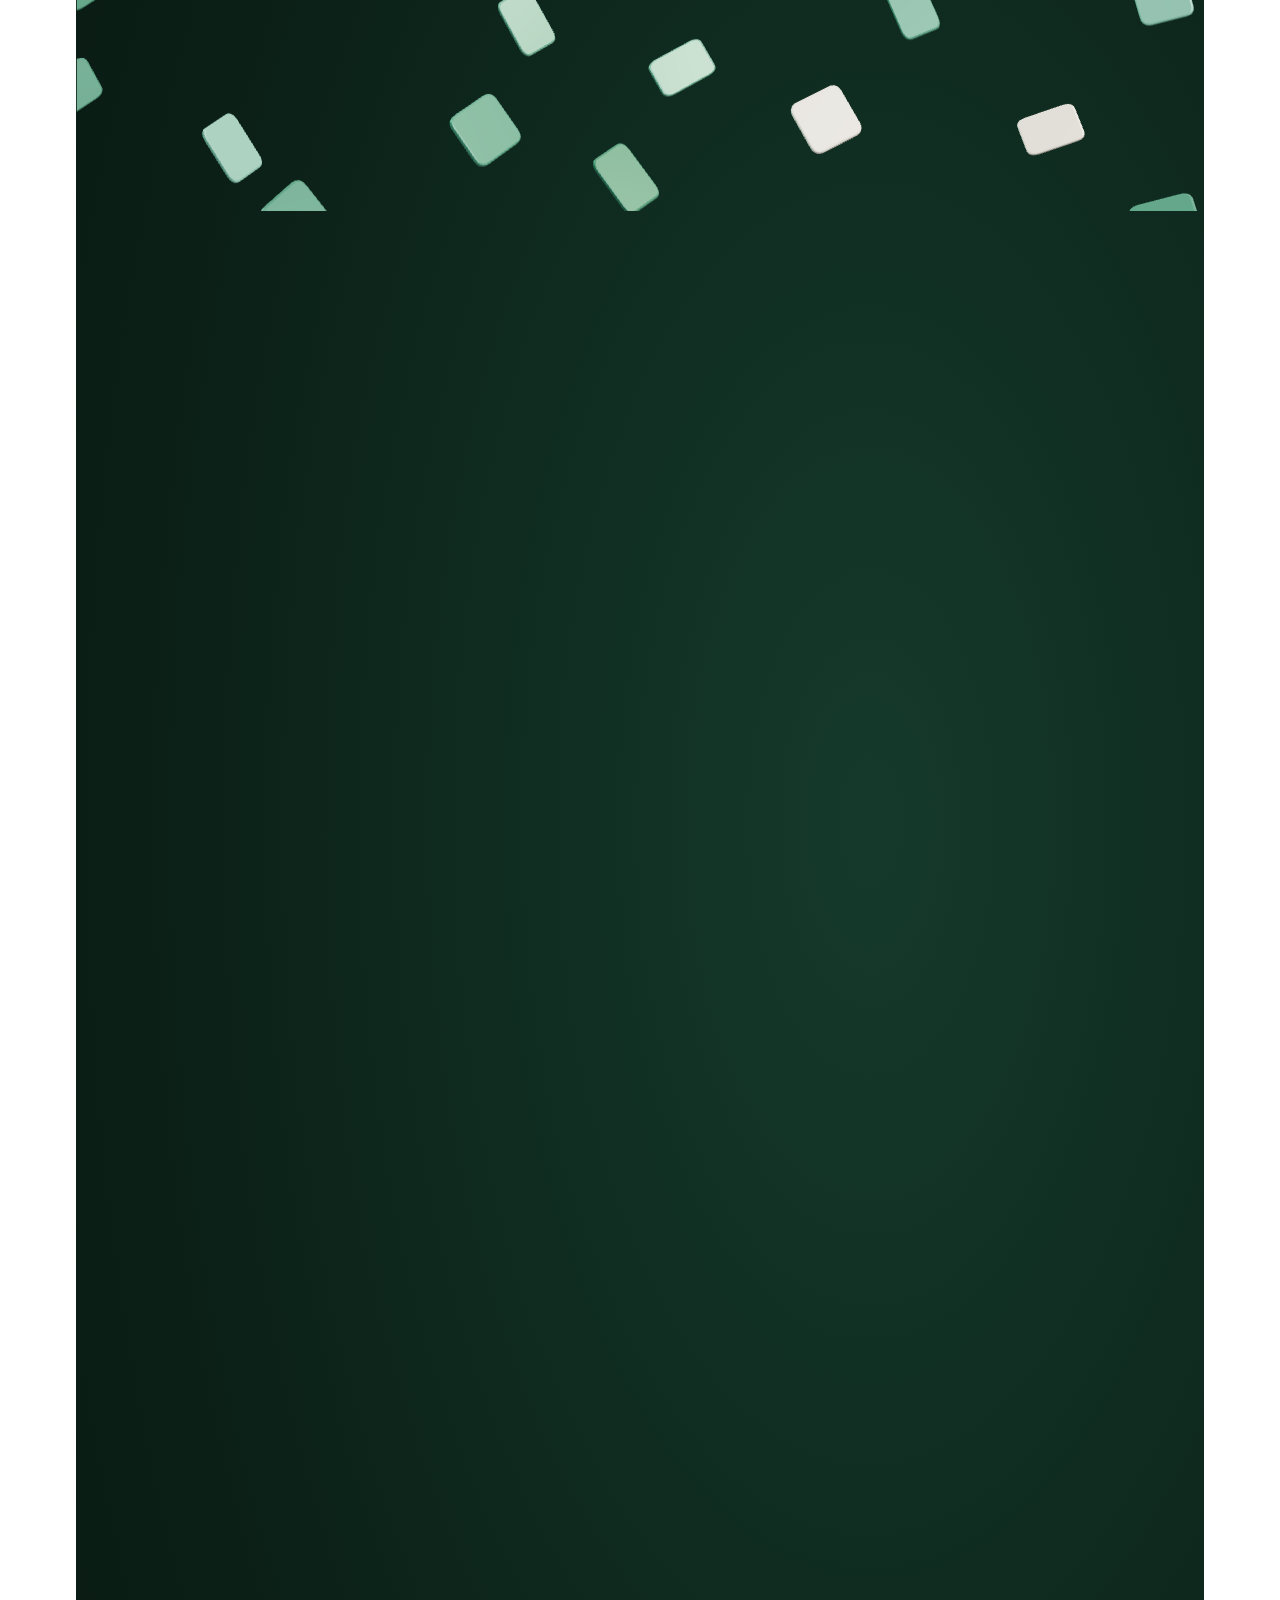
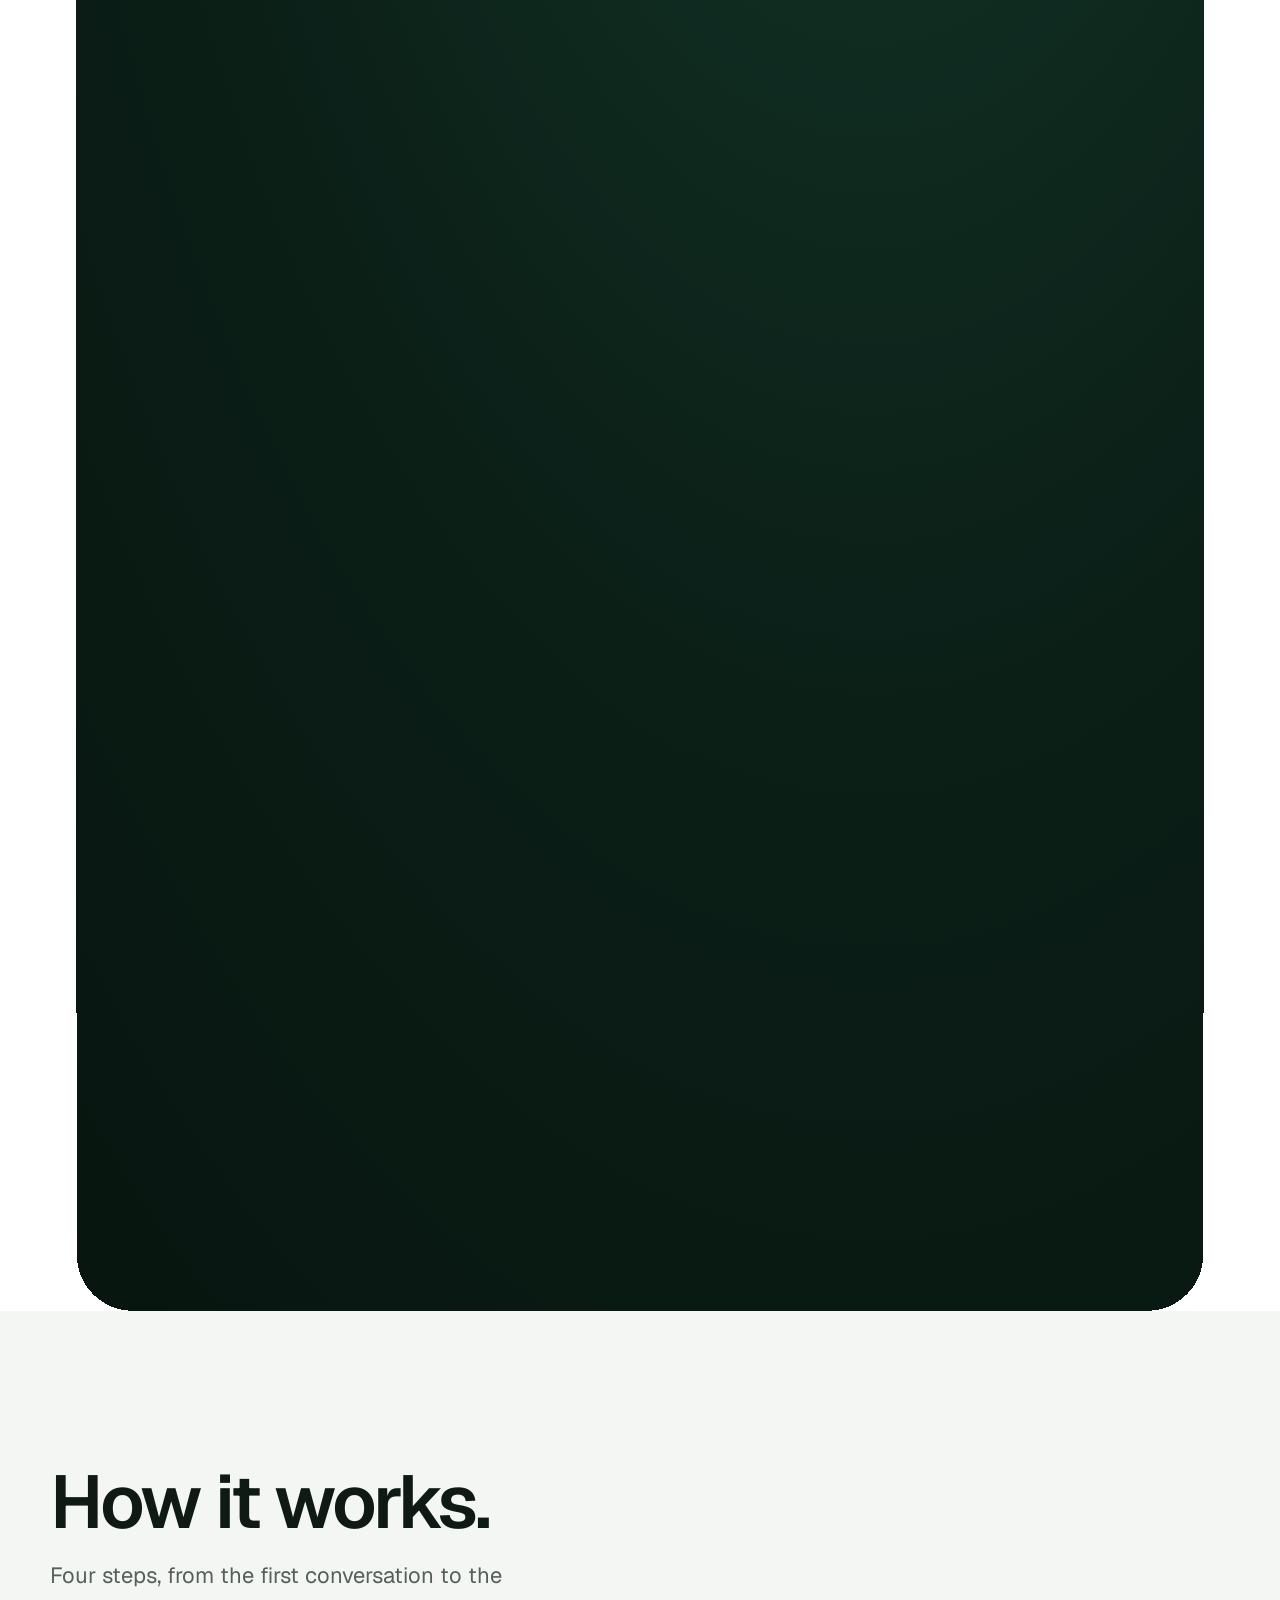
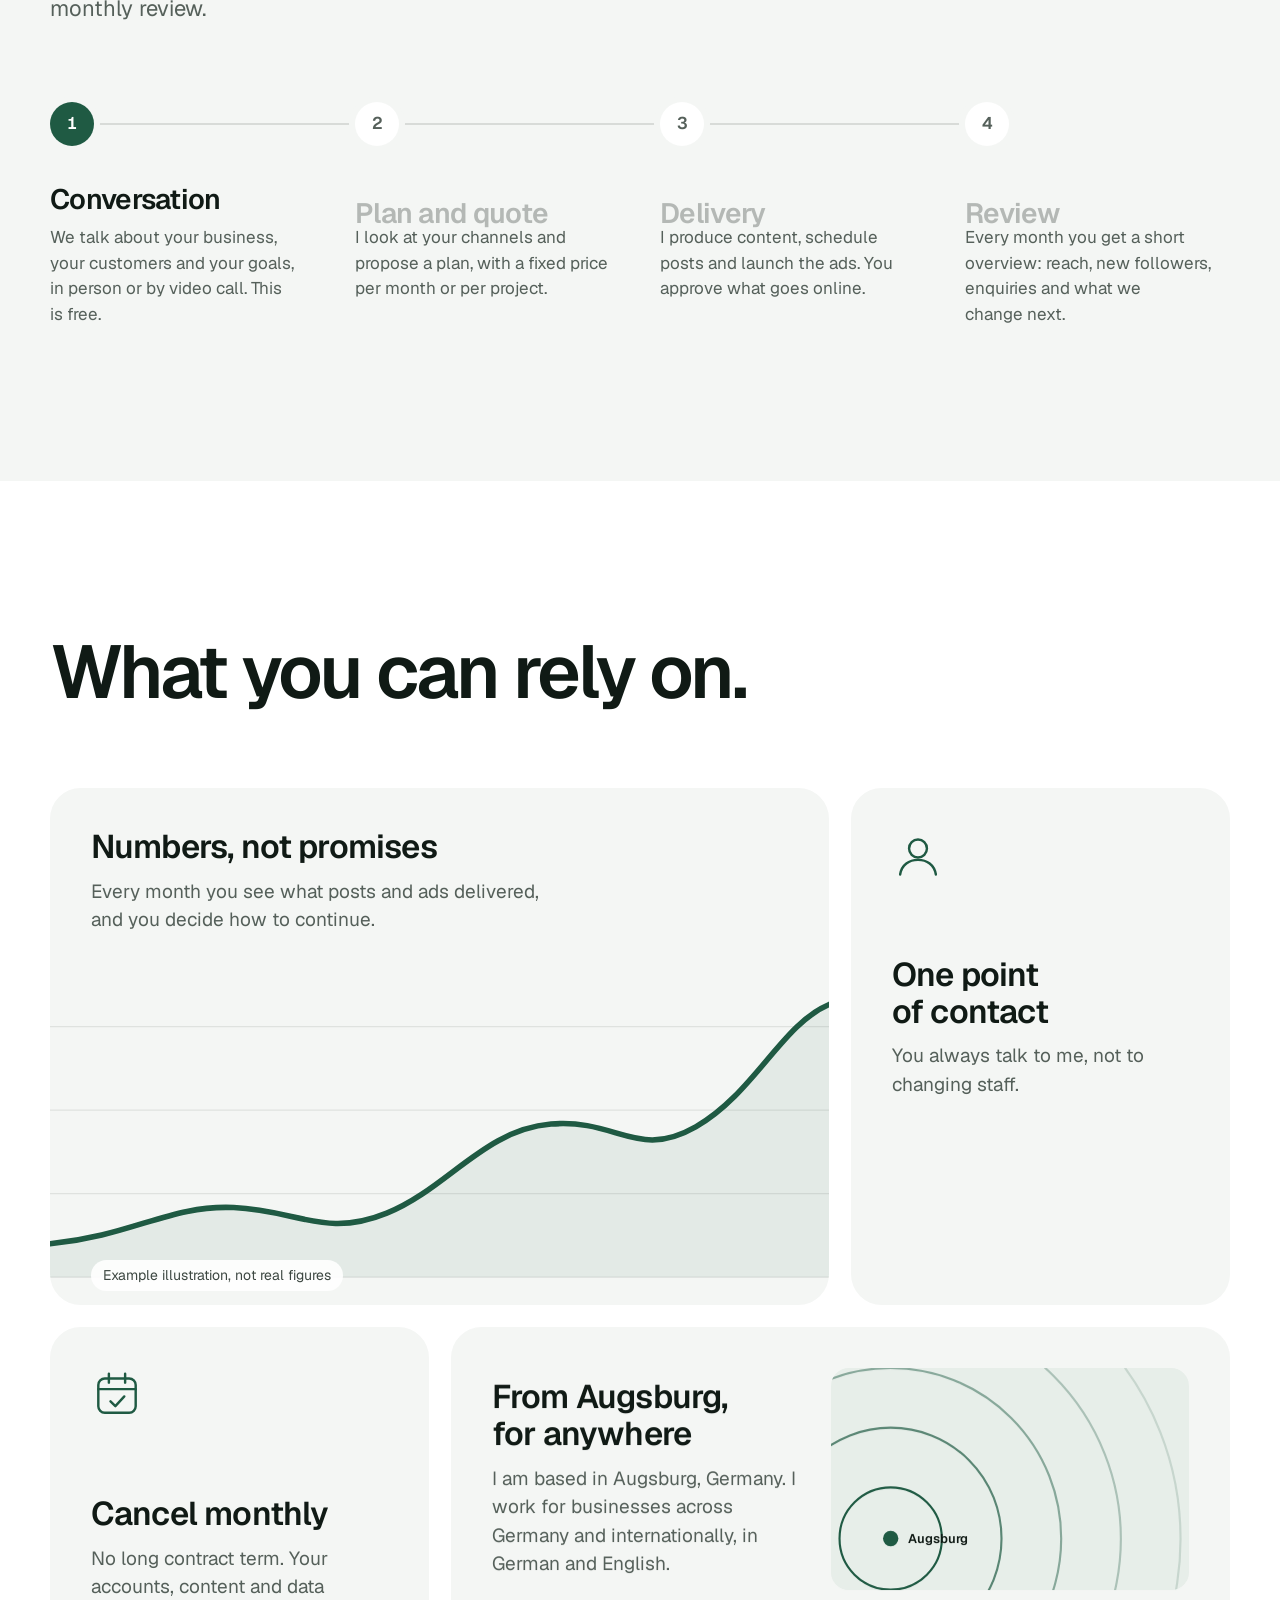
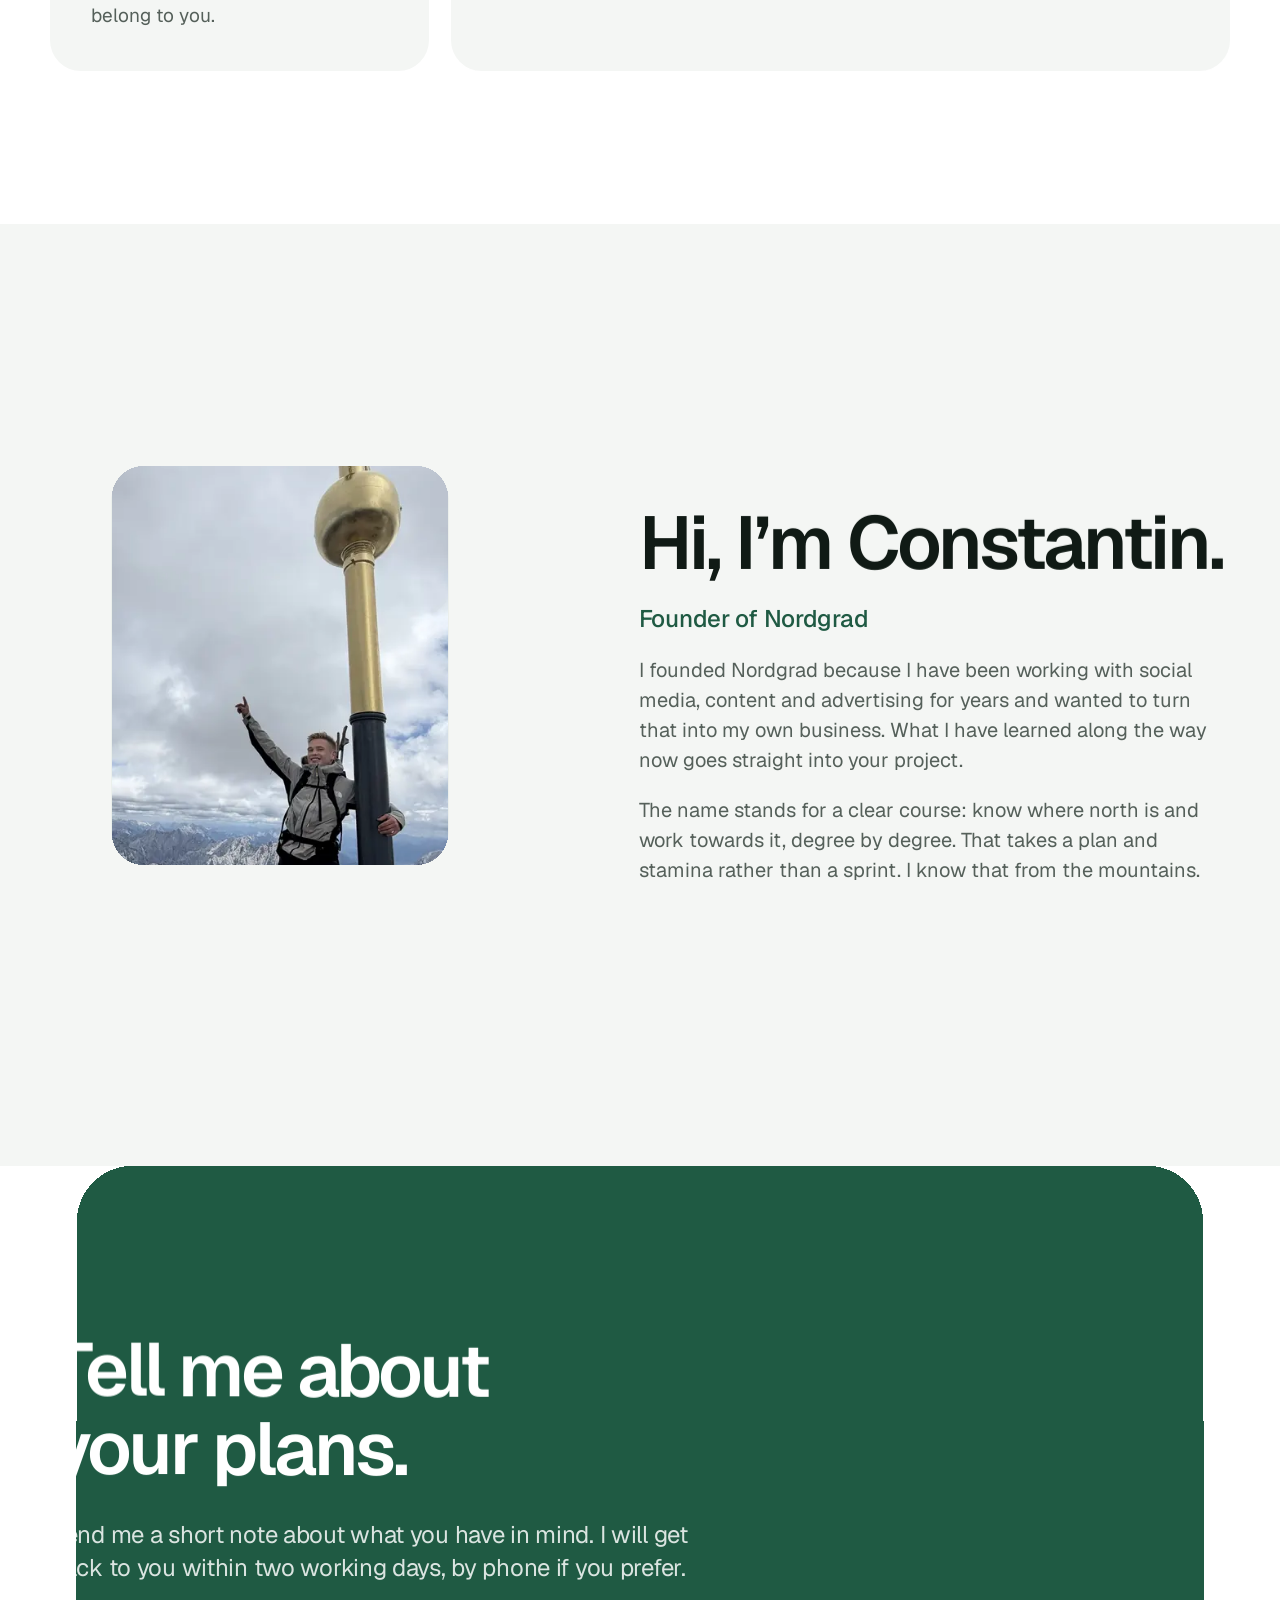
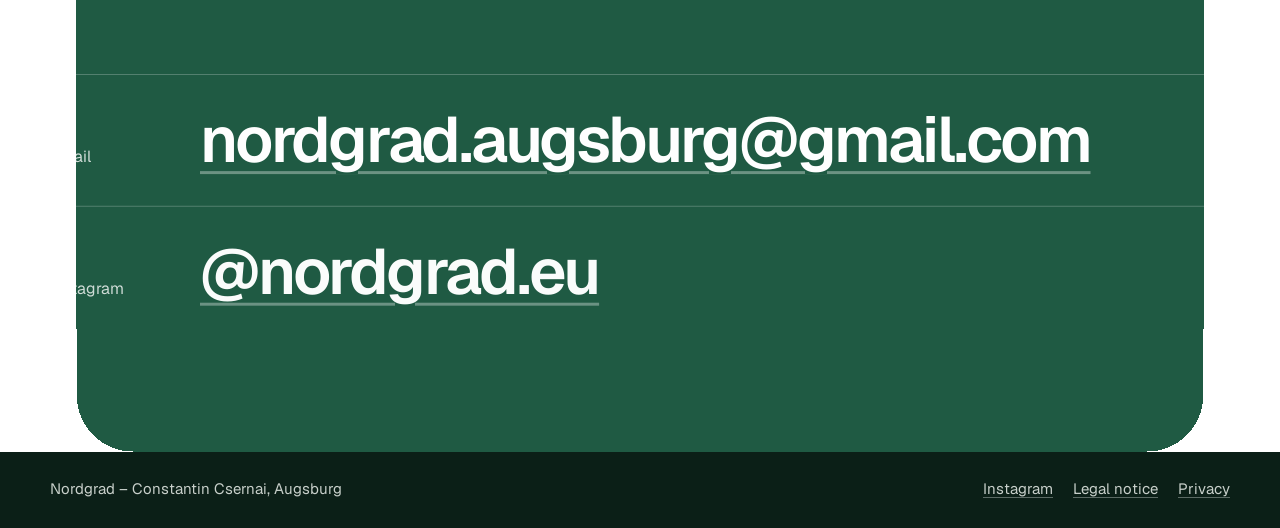
==== commit f959710b: "Sichtbarkeit bei Google: robots, Sitemap, kanonische Adressen, Vorschaubilder, Favicon, strukturiert" ====
--- a/en/index.html
+++ b/en/index.html
@@ -3,13 +3,32 @@
 <head>
   <meta charset="utf-8">
   <meta name="viewport" content="width=device-width, initial-scale=1">
-  <title>Nordgrad – Social media, advertising and web design</title>
-  <meta name="description" content="More reach for your business: social media management, content with creators, ads on Instagram, Facebook and TikTok, and websites that turn attention into enquiries. Based in Augsburg, working across Germany and internationally.">
+  <title>Nordgrad – Social media, ads and web design from Augsburg</title>
+  <meta name="description" content="Social media management, content with creators, paid ads and web design from one person. Personal, cancel monthly, based in Augsburg, working across Germany.">
   <meta name="theme-color" content="#ffffff">
+  <link rel="canonical" href="https://nordgrad.eu/en/">
   <link rel="alternate" hreflang="de" href="https://nordgrad.eu/">
   <link rel="alternate" hreflang="en" href="https://nordgrad.eu/en/">
   <link rel="alternate" hreflang="x-default" href="https://nordgrad.eu/">
+  <link rel="icon" href="../favicon.ico" sizes="48x48">
   <link rel="icon" href="../zeichen.svg" type="image/svg+xml">
+  <link rel="apple-touch-icon" href="../apple-touch-icon.png">
+  <meta property="og:type" content="website">
+  <meta property="og:site_name" content="Nordgrad">
+  <meta property="og:title" content="Nordgrad – Social media, ads and web design from Augsburg">
+  <meta property="og:description" content="Social media management, content with creators, paid ads and web design from one person. Personal, cancel monthly, based in Augsburg, working across Germany.">
+  <meta property="og:url" content="https://nordgrad.eu/en/">
+  <meta property="og:image" content="https://nordgrad.eu/og-bild-en.png">
+  <meta property="og:image:width" content="1200">
+  <meta property="og:image:height" content="630">
+  <meta property="og:image:alt" content="Nordgrad: social media, ads and web design from Augsburg">
+  <meta property="og:locale" content="en_US">
+  <meta property="og:locale:alternate" content="de_DE">
+  <meta name="twitter:card" content="summary_large_image">
+  <meta name="twitter:title" content="Nordgrad – Social media, ads and web design from Augsburg">
+  <meta name="twitter:description" content="Social media management, content with creators, paid ads and web design from one person. Personal, cancel monthly, based in Augsburg, working across Germany.">
+  <meta name="twitter:image" content="https://nordgrad.eu/og-bild-en.png">
+  <script type="application/ld+json">{"@context":"https://schema.org","@graph":[{"@type":"Organization","@id":"https://nordgrad.eu/#organisation","name":"Nordgrad","url":"https://nordgrad.eu/","logo":{"@type":"ImageObject","url":"https://nordgrad.eu/logo-512.png","width":512,"height":512},"email":"nordgrad.augsburg@gmail.com","sameAs":["https://www.instagram.com/nordgrad.eu/"],"areaServed":[{"@type":"City","name":"Augsburg"},{"@type":"Country","name":"Deutschland"}],"address":{"@type":"PostalAddress","addressLocality":"Augsburg","addressRegion":"Bayern","addressCountry":"DE"}},{"@type":"WebSite","@id":"https://nordgrad.eu/en/#website","name":"Nordgrad","url":"https://nordgrad.eu/en/","inLanguage":"en","publisher":{"@id":"https://nordgrad.eu/#organisation"}}]}</script>
   <script>
     /* Bewegte Fassung nur, wenn das Gerät Bewegung nicht reduziert haben will.
        Falls das Hauptskript nicht lädt, wird nach 4 s alles ohne Bewegung gezeigt. */
@@ -26,8 +45,9 @@
       }
     })();
   </script>
-  <script type="module" crossorigin src="../assets/haupt-DTCzQ9o9.js"></script>
-  <link rel="stylesheet" crossorigin href="../assets/haupt-BXB99uZO.css">
+  <script type="module" crossorigin src="../assets/menue-DpATVmkG.js"></script>
+  <script type="module" crossorigin src="../assets/haupt-D8d3iiZb.js"></script>
+  <link rel="stylesheet" crossorigin href="../assets/menue-G60tYJu2.css">
 </head>
 <body>
   <svg width="0" height="0" class="unsichtbar" aria-hidden="true" focusable="false">
@@ -61,7 +81,7 @@
     <!-- 1. Einstieg mit 3D-Visitenkarte -->
     <section class="held" aria-labelledby="held-titel">
       <div class="huelle held-text">
-        <h1 id="held-titel">More reach for your business.</h1>
+        <h1 id="held-titel"><span class="wort"><span>More</span></span> <span class="wort"><span>reach</span></span> <span class="wort"><span>for</span></span> <span class="wort"><span>your</span></span> <span class="wort"><span>business.</span></span></h1>
         <p class="vorspann" data-auf>Social media, content with creators, paid ads and the website to go with it. One person for everything, across Germany and internationally.</p>
         <div class="knoepfe" data-auf>
           <a class="knopf voll" href="mailto:nordgrad.augsburg@gmail.com?subject=Social%20media%20enquiry">Write an email</a>
@@ -306,6 +326,7 @@
             <div class="kachel-text">
               <h3>From Augsburg, for anywhere</h3>
               <p>I am based in Augsburg, Germany. I work for businesses across Germany and internationally, in German and English.</p>
+              
             </div>
             <svg class="ringe" viewBox="0 0 420 260" role="img" aria-label="Drawing: rings spreading outwards from a point labelled Augsburg">
               <g fill="none" stroke-linecap="round" class="ringe-linien">
--- a/assets/menue-G60tYJu2.css
+++ b/assets/menue-G60tYJu2.css
@@ -0,0 +1 @@
+@font-face{font-family:Geist;font-style:normal;font-display:swap;font-weight:100 900;src:url(./geist-latin-wght-normal-BgDaEnEv.woff2)format("woff2-variations");unicode-range:U+??,U+131,U+152-153,U+2BB-2BC,U+2C6,U+2DA,U+2DC,U+304,U+308,U+329,U+2000-206F,U+20AC,U+2122,U+2191,U+2193,U+2212,U+2215,U+FEFF,U+FFFD}@font-face{font-family:Geist;font-style:normal;font-display:swap;font-weight:100 900;src:url(./geist-latin-ext-wght-normal-DC-KSUi6.woff2)format("woff2-variations");unicode-range:U+100-2BA,U+2BD-2C5,U+2C7-2CC,U+2CE-2D7,U+2DD-2FF,U+1D00-1DBF,U+1E00-1E9F,U+1EF2-1EFF,U+2020,U+20A0-20AB,U+20AD-20C0,U+2113,U+2C60-2C7F,U+A720-A7FF}:root{--weiss:#fff;--papier:#f4f6f4;--tinte:#101a15;--tinte-2:#55605a;--gruen:#1f5a43;--gruen-tief:#0b1f17;--gruen-hell:#9ad8b8;--linie:#101a151f;--fokus:#1f5a43;--rand:clamp(16px, 5vw, 48px);--breite:1180px;--kopf-h:52px;--ease-out:cubic-bezier(.23, 1, .32, 1);--ease-in-out:cubic-bezier(.77, 0, .175, 1);--schrift:"Geist", ui-sans-serif, system-ui, -apple-system, "Segoe UI", Roboto, "Helvetica Neue", Arial, sans-serif}*,:before,:after{box-sizing:border-box}html{-webkit-text-size-adjust:100%;-moz-text-size-adjust:100%;text-size-adjust:100%;scroll-padding-top:calc(var(--kopf-h) + 16px)}body{background:var(--weiss);color:var(--tinte);font-family:var(--schrift);font-feature-settings:"ss01", "cv11";-webkit-font-smoothing:antialiased;-moz-osx-font-smoothing:grayscale;margin:0;font-size:1.0625rem;line-height:1.5;overflow-x:clip}h1,h2,h3,p,ol,ul,dl,dd,figure{margin:0}ol,ul{padding:0;list-style:none}a{color:inherit}svg{display:block}button{font:inherit;color:inherit}h1,h2,h3{text-wrap:balance;overflow-wrap:break-word;font-weight:600}h1{letter-spacing:-.045em;font-size:clamp(2.75rem,1rem + 7.2vw,6.25rem);line-height:.98}h2{letter-spacing:-.04em;font-size:clamp(2.25rem,1.3rem + 4.2vw,4.75rem);line-height:1.03}h3{letter-spacing:-.025em;font-size:clamp(1.5rem,1.2rem + 1.3vw,2.25rem);line-height:1.12}p{text-wrap:pretty}.vorspann{letter-spacing:-.012em;color:var(--tinte-2);font-size:clamp(1.1875rem,1.05rem + .7vw,1.5rem);line-height:1.38}.huelle{width:min(100% - 2 * var(--rand), var(--breite));margin-inline-start:auto;margin-inline-end:auto}.unsichtbar{width:0;height:0;position:absolute;overflow:hidden}:focus-visible{outline:3px solid var(--fokus);outline-offset:3px;border-radius:6px}.sprung{z-index:100;background:var(--tinte);color:var(--weiss);border-radius:999px;padding:10px 16px;text-decoration:none;position:fixed;top:8px;left:8px;transform:translateY(-200%)}.sprung:focus-visible{outline-color:var(--gruen-hell);transform:none}.abschnitt-kopf{gap:18px;margin-bottom:clamp(40px,6vw,88px);display:grid}.abschnitt-kopf h2{max-width:15ch}.abschnitt-kopf p{color:var(--tinte-2);max-width:36ch;font-size:clamp(1.125rem,1rem + .5vw,1.375rem)}.knoepfe{flex-wrap:wrap;justify-content:center;gap:12px;display:flex}.knopf{letter-spacing:-.01em;min-height:48px;transition:transform .16s var(--ease-out), background-color .2s ease, box-shadow .2s ease;border-radius:999px;justify-content:center;align-items:center;padding:0 24px;font-size:1.0625rem;font-weight:500;text-decoration:none;display:inline-flex}.knopf:active{transform:scale(.97)}.knopf.voll{background:var(--gruen);color:var(--weiss)}.knopf.leer{box-shadow:inset 0 0 0 1.5px var(--linie);background:var(--weiss)}@media (hover:hover) and (pointer:fine){.knopf.voll:hover{background:#174634}.knopf.leer:hover{box-shadow:inset 0 0 0 1.5px var(--tinte)}}.kopf{z-index:50;height:var(--kopf-h);-webkit-backdrop-filter:saturate(180%)blur(18px);backdrop-filter:saturate(180%)blur(18px);background:#ffffffc7;border-bottom:1px solid #101a1514;position:fixed;top:0;bottom:auto;left:0;right:0}.kopf-innen{width:min(100% - 2 * var(--rand), var(--breite));justify-content:space-between;align-items:center;gap:16px;height:100%;margin-inline-start:auto;margin-inline-end:auto;display:flex}.kopf-name{letter-spacing:-.02em;white-space:nowrap;align-items:center;gap:10px;min-height:44px;font-weight:600;text-decoration:none;display:inline-flex}.kopf-zeichen{width:22px;height:22px;color:var(--gruen);flex:none}.kopf nav{align-items:center;gap:clamp(4px,2vw,22px);font-size:.9375rem;display:flex}.kopf nav a{min-height:44px;color:var(--tinte-2);align-items:center;padding:0 6px;text-decoration:none;transition:color .16s;display:inline-flex}.kopf nav a.sprache{min-width:40px;min-height:32px;box-shadow:inset 0 0 0 1.5px var(--linie);color:var(--tinte);border-radius:999px;justify-content:center;padding:0 10px;font-weight:500}.kopf nav a.kopf-kontakt{background:var(--tinte);min-height:32px;color:var(--weiss);transition:transform .16s var(--ease-out), background-color .2s ease;border-radius:999px;margin-left:4px;padding:0 14px;font-weight:500}.kopf nav a.kopf-kontakt:active{transform:scale(.97)}@media (hover:hover) and (pointer:fine){.kopf nav a:hover{color:var(--tinte)}.kopf nav a.kopf-kontakt:hover{color:var(--weiss);background:var(--gruen)}}@media (max-width:520px){.nur-breit{display:none!important}.kopf nav>a:not(.kopf-kontakt):not(.sprache){display:none}}.menue{position:relative}.menue summary{cursor:pointer;min-height:44px;color:var(--tinte-2);align-items:center;gap:7px;padding:0 6px;list-style:none;transition:color .16s;display:inline-flex}.menue summary::-webkit-details-marker{display:none}.menue summary:after{content:"";width:6px;height:6px;transition:transform .22s var(--ease-out), margin .22s var(--ease-out);border-bottom:1.6px solid;border-right:1.6px solid;margin-top:-3px;transform:rotate(45deg)}.menue[open] summary{color:var(--tinte)}.menue[open] summary:after{margin-top:3px;transform:rotate(225deg)}.menue-liste{z-index:60;background:var(--weiss);min-width:250px;box-shadow:0 0 0 1px var(--linie), 0 28px 48px -18px #0b1f1752;border-radius:18px;padding:8px;display:grid;position:absolute;top:calc(100% + 6px);left:-14px}.kopf .menue-liste a{min-height:44px;color:var(--tinte);white-space:nowrap;border-radius:12px;align-items:center;padding:0 14px;display:flex}.kopf .menue-ort{border-top:1px solid var(--linie);margin-top:4px;padding-top:4px}.kopf .menue-ort a{color:var(--gruen)}@media (hover:hover) and (pointer:fine){.kopf .menue-liste a:hover{background:var(--papier);color:var(--tinte)}.kopf .menue summary:hover{color:var(--tinte)}}@media (max-width:520px){.menue{position:static}.menue-liste{left:var(--rand);right:var(--rand);top:calc(var(--kopf-h) + 6px);min-width:0}.kopf-innen{gap:8px}.kopf nav{gap:2px}.kopf nav a.kopf-kontakt{margin-left:2px;padding:0 12px}.menue summary{gap:5px;padding:0 6px;font-size:.9rem}}.lesefortschritt{background:var(--gruen);transform-origin:0;width:100%;height:2px;display:none;position:absolute;bottom:-1px;left:0;transform:scaleX(0)}.bewegt .lesefortschritt{display:block}.held{padding:calc(var(--kopf-h) + clamp(40px, 6vw, 88px)) 0 clamp(64px, 9vw, 128px);background:radial-gradient(60% 46% at 50% 100%, #1f5a4329, transparent 70%), linear-gradient(var(--weiss), var(--papier));position:relative;overflow:clip}.held-text{text-align:center;justify-items:center;gap:clamp(20px,2.6vw,32px);display:grid}.held h1{max-width:16ch}.held .vorspann{max-width:46ch}.wort{overflow-clip-margin:.12em;vertical-align:top;margin-bottom:-.22em;padding-bottom:.22em;display:inline-block;overflow:clip}.wort>span{will-change:transform;display:inline-block}.karte-raum{--kw:min(600px, 86vw);perspective:1400px;perspective-origin:50% 40%;justify-items:center;gap:clamp(20px,3vw,32px);margin-top:clamp(40px,5vw,72px);display:grid}.karte-scroll,.karte-kipp{transform-style:preserve-3d}.karte{width:var(--kw);aspect-ratio:85/55;font-size:calc(var(--kw) * .036);transform-style:preserve-3d;transition:transform .8s var(--ease-in-out);position:relative}.karte.gewendet{transform:rotateY(180deg)}.karte-seite{border-radius:calc(var(--kw) * .04);-webkit-backface-visibility:hidden;backface-visibility:hidden;box-shadow:0 calc(var(--kw) * .07) calc(var(--kw) * .12) calc(var(--kw) * -.05) #0b1f1780, 0 calc(var(--kw) * .02) calc(var(--kw) * .04) calc(var(--kw) * -.015) #0b1f1759;position:absolute;top:0;bottom:0;left:0;right:0;overflow:hidden}.karte-vorn{color:#f1f6f2;background:linear-gradient(135deg,#27705a 0%,#1f5a43 42%,#143b2c 100%);grid-template:"zeichen ort""kopf kopf"1fr/1fr auto;padding:8% 8% 7.5%;display:grid}.karte-vorn:after{content:"";border-radius:inherit;pointer-events:none;position:absolute;top:0;bottom:0;left:0;right:0;box-shadow:inset 0 0 0 1px #ffffff24,inset 0 1px #ffffff38}.karte-muster{opacity:.2;background:repeating-radial-gradient(circle at 112% 118%,#0000 0 5.2%,#fff 5.2% 5.5%);position:absolute;top:0;bottom:0;left:0;right:0;-webkit-mask-image:linear-gradient(115deg,#0000 30%,#000 100%);mask-image:linear-gradient(115deg,#0000 30%,#000 100%)}.karte-glanz{aspect-ratio:1;pointer-events:none;background:radial-gradient(closest-side,#ffffff47,#fff0 100%);border-radius:50%;width:90%;position:absolute;top:-60%;left:-30%}.karte-zeichen{aspect-ratio:1;color:#f1f6f2;grid-area:zeichen;width:14%;height:auto;position:relative}.karte-ort{letter-spacing:-.005em;color:#f1f6f2d1;grid-area:ort;font-size:1em;position:relative}.karte-kopf{grid-area:kopf;align-self:end;position:relative}.karte-name{letter-spacing:-.035em;font-size:2.15em;font-weight:600;line-height:1.05}.karte-rolle{color:#f1f6f2d1;margin-top:.5em;font-size:1em}.karte-hinten{color:var(--tinte);background:linear-gradient(135deg,#fff,#eef3ef);align-content:center;padding:8%;display:grid;transform:rotateY(180deg)}.karte-hinten .karte-glanz{background:radial-gradient(closest-side,#1f5a431a,#1f5a4300)}.karte-daten{gap:.9em;display:grid;position:relative}.karte-daten>div{grid-template-columns:4.6em 1fr;align-items:baseline;gap:.6em;display:grid}.karte-daten dt{color:var(--tinte-2);font-size:.95em}.karte-daten dd{letter-spacing:-.02em;white-space:nowrap;font-size:1.12em;font-weight:500}.karte-daten a{text-underline-offset:.18em;-webkit-text-decoration:underline #1f5a4359;text-decoration:underline #1f5a4359}.karte-wenden{min-height:44px;color:var(--tinte-2);cursor:pointer;transition:transform .16s var(--ease-out), color .16s ease, background-color .2s ease;background:0 0;border:0;border-radius:999px;align-items:center;gap:8px;padding:0 18px;font-size:.9375rem;display:inline-flex}.karte-wenden svg{width:18px;height:18px}.karte-wenden:active{transform:scale(.97)}@media (hover:hover) and (pointer:fine){.karte-wenden:hover{color:var(--tinte);background:#101a150f}.karte-vorn{cursor:pointer}}.bewegt .held [data-auf],.bewegt .held .karte-raum{opacity:0}.bewegt .held h1:not(.los) .wort>span{transform:translateY(115%)}.leistungen{background:var(--weiss);padding-top:clamp(88px,12vw,176px)}.fortschritt{display:none}.buehne{gap:clamp(72px,10vw,136px);padding-bottom:clamp(88px,12vw,176px);display:grid}.leistung{--gh:min(600px, 150vw);width:min(100% - 2 * var(--rand), var(--breite));justify-items:center;gap:40px;margin-inline-start:auto;margin-inline-end:auto;display:grid}.leistung-text{gap:18px;max-width:34rem;display:grid}.leistung-text p{color:var(--tinte-2);font-size:clamp(1.0625rem,1rem + .35vw,1.25rem)}@media (min-width:800px){.leistung{grid-template-columns:1fr 1fr;align-items:center;gap:48px}.leistung-text{justify-self:start}.leistung:nth-child(odd) .leistung-text{order:2}}.leistung-text h3 a{text-underline-offset:.16em;-webkit-text-decoration:underline #1f5a4359;text-decoration:underline #1f5a4359;text-decoration-thickness:.06em;transition:text-decoration-color .2s,color .2s}@media (hover:hover) and (pointer:fine){.leistung-text h3 a:hover{color:var(--gruen);-webkit-text-decoration-color:var(--gruen);text-decoration-color:var(--gruen)}}.geraet{height:var(--gh);aspect-ratio:9/18.8;padding:calc(var(--gh) * .016);border-radius:calc(var(--gh) * .082);box-shadow:inset 0 0 0 1.5px #2b322e, 0 calc(var(--gh) * .08) calc(var(--gh) * .14) calc(var(--gh) * -.06) #0b1f1773, 0 calc(var(--gh) * .02) calc(var(--gh) * .04) calc(var(--gh) * -.012) #0b1f174d;transform-style:preserve-3d;background:#0c100e}.schirm{border-radius:calc(var(--gh) * .068);background:#000;height:100%;position:relative;overflow:hidden;container-type:inline-size}.schirm-inhalt{color:#101a15;background:#fff;flex-direction:column;font-size:4.3cqw;line-height:1.25;display:flex;position:absolute;top:0;bottom:0;left:0;right:0}.schirm-inhalt svg{width:100%;height:100%}.marke{color:#3c4741;background:#101a1514;border-radius:99em;margin-left:auto;padding:.25em .7em;font-size:.82em;font-weight:500}.marke.hell{color:#fff;background:#0000006b}.avatar{background:linear-gradient(135deg,#2a7a60,#143b2c);border-radius:50%;flex:none;width:2em;height:2em}.app-name{letter-spacing:-.01em;font-weight:600}.zeile{width:var(--w,60%);background:#101a151f;border-radius:99em;height:.62em;display:block}.zeile.hell{background:#ffffffd9}.s-feed{gap:4cqw;padding-top:11cqw;overflow:hidden}.app-kopf{align-items:center;gap:.6em;padding:0 4.5cqw 3cqw;display:flex}.beitrag{gap:2.4cqw;display:grid}.beitrag .zeile{margin-left:4.5cqw}.bild{aspect-ratio:1/1.02;position:relative;overflow:hidden}.bild-laden{background:linear-gradient(#f7dcc0 0 46%,#e9b98f 46% 100%)}.bild-laden i:first-child{background:repeating-linear-gradient(90deg,#1f5a43 0 9%,#f4f6f4 9% 18%);border-radius:2cqw 2cqw 0 0;height:14%;position:absolute;top:20%;left:18%;right:18%}.bild-laden i:nth-child(2){background:#fbf3e8;position:absolute;top:34%;bottom:0;left:22%;right:22%;box-shadow:inset 0 0 0 1.2cqw #143b2c}.bild-laden i:nth-child(3){background:#1f5a43;border-radius:12cqw 12cqw 0 0;width:22%;position:absolute;top:52%;bottom:0;left:44%}.aktionen{gap:3cqw;padding:0 4.5cqw;display:flex}.aktionen svg,.reel-leiste svg{fill:none;stroke:currentColor;stroke-width:1.8px;stroke-linejoin:round;stroke-linecap:round;width:6cqw;height:6cqw}.bild-zwei{background:linear-gradient(#cfe3d6 0 58%,#9fc4b0 58% 100%)}.bild-zwei i:first-child{aspect-ratio:1;background:#fbf3e8;border-radius:50%;width:34%;position:absolute;top:16%;left:12%}.bild-zwei i:nth-child(2){background:#1f5a43;border-radius:4cqw 4cqw 0 0;width:40%;height:60%;position:absolute;top:26%;right:10%}.plan{background:#fffffff0;border-radius:5cqw;gap:2.6cqw;padding:3.6cqw;display:grid;position:absolute;bottom:4cqw;left:3.5cqw;right:3.5cqw;box-shadow:0 3cqw 8cqw -2cqw #0b1f1759,inset 0 0 0 .3cqw #101a150f}.plan-titel{font-size:.95em;font-weight:600}.tage{color:#55605a;text-align:center;grid-template-columns:repeat(7,1fr);gap:1.2cqw;font-size:.78em;display:grid}.tage li{justify-items:center;gap:1cqw;display:grid}.tage b{background:#101a1514;border-radius:50%;width:5.4cqw;height:5.4cqw}.tage .an b{background:#1f5a43}.s-reel{color:#fff;background:#101a15}.streifen{grid-template-columns:repeat(3,1fr);width:300%;display:grid;position:absolute;top:0;bottom:0;left:0;right:0}.schuss{position:relative;overflow:hidden}.schuss-1{background:linear-gradient(115deg,#d9a877,#c48d5c)}.schuss-1 i{aspect-ratio:1;background:radial-gradient(circle,#f1dcc0 0 7%,#8a5631 8% 33%,#fff 34% 45%,#ece2d3 46% 49%,#fff 50% 100%);border-radius:50%;width:62%;position:absolute;top:42%;left:46%;transform:translate(-50%,-50%);box-shadow:0 6cqw 9cqw -3cqw #3c1e0a80}.schuss-1 b{transform-origin:0;background:#fff;border-radius:0 99em 99em 0;width:22%;height:8%;margin-top:-4%;position:absolute;top:42%;left:60%;transform:rotate(-24deg);box-shadow:0 3cqw 5cqw -2cqw #3c1e0a66}.schuss-1 u{background:#1f5a43;border-radius:2cqw;width:30%;height:16%;position:absolute;bottom:20%;left:8%;transform:rotate(14deg)}.schuss-2{background:linear-gradient(#cfe3d6 0 70%,#6f9a84 70%)}.schuss-2 i{background:#143b2c;border-radius:30cqw 30cqw 0 0;position:absolute;top:24%;bottom:30%;left:26%;right:26%}.schuss-2 b{background:repeating-linear-gradient(90deg,#fff 0 8%,#1f5a43 8% 16%);border-radius:2cqw;height:9%;position:absolute;top:14%;left:12%;right:12%}.schuss-3{background:linear-gradient(160deg,#f3d9a6,#e59e6c)}.schuss-3 i{background:#fff8ee;border-radius:5cqw;height:34%;position:absolute;top:28%;left:14%;right:14%;box-shadow:0 6cqw 10cqw -4cqw #3c1e0a66}.schuss-3 i:after{content:"";background:#1f5a43;border-radius:99em;height:12%;position:absolute;top:30%;left:12%;right:30%;box-shadow:0 5cqw #101a1524}.s-reel .marke{position:absolute;top:11cqw;right:4.5cqw}.reel-leiste{filter:drop-shadow(0 1px 2px #00000080);gap:5cqw;display:grid;position:absolute;bottom:34cqw;right:4cqw}.reel-fuss{background:linear-gradient(#0000,#0000009e);gap:2cqw;padding:14cqw 4.5cqw 5cqw;display:grid;position:absolute;bottom:0;left:0;right:0}.reel-wer{align-items:center;gap:.6em;font-weight:600;display:flex}.reel-titel{font-size:.95em}.reel-balken{background:#ffffff4d;border-radius:99em;height:.8cqw;margin-top:1.5cqw;display:block;overflow:hidden}.reel-balken i{transform-origin:0;background:#fff;height:100%;display:block;transform:scaleX(.66)}.s-anzeige{background:#fff}.karte-flaeche{flex:58%;position:relative;overflow:hidden}.karte-flaeche>svg{position:absolute;top:0;bottom:0;left:0;right:0}.karte-flaeche .marke{background:#ffffffd9;position:absolute;top:11cqw;right:4.5cqw}.umkreis{aspect-ratio:1;background:#1f5a4333;border-radius:50%;width:76%;margin:-38% 0 0 -38%;position:absolute;top:52%;left:46%;box-shadow:inset 0 0 0 .7cqw #1f5a43}.nadel{filter:drop-shadow(0 1cqw 1cqw #0000004d);width:9cqw;height:11.25cqw;margin:-11.25cqw 0 0 -4.5cqw;position:absolute;top:52%;left:46%}.nadel svg{fill:#1f5a43}.regler{gap:2.6cqw;padding:4cqw 4.5cqw 0;font-size:.9em;font-weight:600;display:grid}.regler-bahn{background:#101a151f;border-radius:99em;height:1.2cqw;position:relative}.regler-bahn i{border-radius:inherit;transform-origin:0;background:#1f5a43;position:absolute;top:0;bottom:0;left:0;right:0;transform:scaleX(.78)}.regler-bahn b{width:100%;height:0;position:absolute;top:50%;left:0;transform:translate(78%)}.regler-bahn b:after{content:"";background:#fff;border-radius:50%;width:5.2cqw;height:5.2cqw;position:absolute;top:-2.6cqw;left:-2.6cqw;box-shadow:0 .4cqw 1.6cqw #0000004d,inset 0 0 0 .5cqw #1f5a43}.anzeige{background:#f1f4f2;border-radius:5cqw;align-items:center;gap:2.6cqw;margin:5cqw 3.5cqw;padding:3.2cqw;display:flex}.anzeige-text{display:grid}.gesponsert{color:#55605a;font-size:.82em}.anzeige-knopf{color:#fff;white-space:nowrap;background:#1f5a43;border-radius:99em;margin-left:auto;padding:.55em .9em;font-size:.85em;font-weight:600}.s-web{background:#f1f4f2;gap:3cqw;padding:10cqw 3.5cqw 4cqw}.browser{align-items:center;gap:2cqw;display:flex}.adresse{color:#3c4741;background:#fff;border-radius:99em;flex:1;padding:.55em 1em;font-size:.88em}.web-held{background:linear-gradient(135deg,#27705a,#143b2c);border-radius:5cqw;align-content:end;gap:2cqw;height:30%;padding:5cqw;display:grid}.web-knopf{color:#fff;background:#101a15;border-radius:99em;place-self:flex-start start;padding:.7em 1.4em;font-size:.95em;font-weight:600}.web-zeilen{gap:2cqw;padding:1cqw;display:grid}.web-kacheln{flex:1;grid-template-columns:1fr 1fr;gap:3cqw;display:grid}.web-kacheln span{background:#fff;border-radius:4.5cqw;position:relative;overflow:hidden}.web-kacheln span:before{content:"";background:linear-gradient(135deg,#d3e4d8,#a3c9b4);border-radius:3cqw;position:absolute;top:8%;bottom:42%;left:8%;right:8%}.web-kacheln span:nth-child(2):before{background:linear-gradient(135deg,#f7dcc0,#e6b287)}.web-kacheln span:after{content:"";background:#101a1529;border-radius:99em;height:2.4cqw;position:absolute;bottom:26%;left:8%;right:28%;box-shadow:0 5cqw #101a1514}.web-fuss{color:#55605a;justify-content:center;gap:4cqw;font-size:.78em;display:flex}.bewegt .spur{height:460vh}.bewegt .buehne{height:100vh;height:100svh;padding:0;display:block;position:sticky;top:0;overflow:clip}.bewegt .leistung{--gh:min(620px, 74svh);inset:var(--kopf-h) 0 0 0;perspective:1400px;grid-template-columns:1fr 1fr;align-items:center;gap:48px;margin:0 auto;position:absolute}.bewegt .leistung .leistung-text{will-change:transform, opacity;order:0;justify-self:start}.bewegt .leistung~.leistung .geraet{box-shadow:none;background:0 0}.bewegt .leistung~.leistung .schirm{background:0 0}.bewegt .fortschritt{z-index:2;left:max(var(--rand), (100% - var(--breite)) / 2);gap:8px;display:flex;position:absolute;bottom:clamp(20px,5svh,48px)}.fortschritt li{background:var(--linie);border-radius:99px;width:44px;height:3px;overflow:hidden}.fortschritt span{background:var(--gruen);transform-origin:0;height:100%;display:block;transform:scaleX(0)}@media (max-width:799px){.bewegt .spur{height:420vh}.bewegt .leistung{--gh:min(420px, 46svh);grid-template-rows:auto 1fr;grid-template-columns:1fr;align-items:start;gap:20px;padding-top:14px}.bewegt .leistung .geraet{order:-1}.bewegt .leistung .leistung-text{justify-self:center;gap:10px}.bewegt .leistung .leistung-text p{font-size:1rem;line-height:1.45}.bewegt .fortschritt{bottom:14px;left:50%;transform:translate(-50%)}.bewegt .fortschritt li{width:28px}}.kugel{--fokus:var(--gruen-hell);color:#f1f6f2;background:radial-gradient(110% 80% at 68% 42%,#153a2c 0%,#0b1f17 52%,#07130e 100%)}.kugel-buehne{align-items:center;gap:40px;padding:clamp(88px,12vw,160px) 0;display:grid}.kugel-bild{width:min(100% - 2 * var(--rand), 520px);aspect-ratio:1/1.1;margin-inline-start:auto;margin-inline-end:auto;position:relative}.kugel-leinwand{width:100%;height:100%;display:none;position:absolute;top:0;bottom:0;left:0;right:0}.kugel-ersatz{aspect-ratio:1;color:#2f8163;width:46%;height:auto;margin:22% auto 0}.kugel.mit-3d .kugel-leinwand{display:block}.kugel.mit-3d .kugel-ersatz{display:none}.kugel-text{gap:22px;display:grid}.kugel-text h2{max-width:11ch}.kugel-text p{color:#f1f6f2c7;max-width:34ch;font-size:clamp(1.125rem,1rem + .5vw,1.375rem)}.kugel-text .kugel-notiz{color:#f1f6f2b3;font-size:1rem}@media (min-width:900px){.kugel-buehne{grid-template-columns:1fr 1fr}.kugel-bild{order:2}.kugel-text{width:auto;margin-left:max(var(--rand), (100vw - var(--breite)) / 2);margin-right:0}}.bewegt .kugel-spur{height:400vh}.bewegt .kugel-buehne{height:100vh;height:100svh;padding:0;display:block;position:sticky;top:0;overflow:clip}.bewegt .kugel-bild{aspect-ratio:auto;width:auto;margin:0;position:absolute;top:0;bottom:0;left:0;right:0}.bewegt .kugel-ersatz{width:min(34vw,220px);margin:0;position:absolute;top:50%;left:50%;transform:translate(-50%,-50%)}.bewegt .kugel-text{left:max(var(--rand), (100% - var(--breite)) / 2);right:var(--rand);pointer-events:none;width:auto;margin:0;position:absolute;top:50%;transform:translateY(-50%)}@media (max-width:899px){.bewegt .kugel-text{gap:12px;top:auto;bottom:clamp(20px,5svh,48px);transform:none}.bewegt .kugel-buehne:after{content:"";pointer-events:none;background:linear-gradient(#0000,#07130e 55%);position:absolute;top:45%;bottom:0;left:0;right:0}.bewegt .kugel-text{z-index:1}.bewegt .kugel-text h2{font-size:clamp(2rem,8.6vw,3rem)}.bewegt .kugel-text p{font-size:1.0625rem}.bewegt .kugel-text .kugel-notiz{font-size:.9375rem}}.ablauf{background:var(--papier);padding:clamp(88px,12vw,176px) 0}.schritte{gap:36px;display:grid;position:relative}.schritt{align-content:start;gap:10px;padding-left:68px;display:grid;position:relative}.schritt p{color:var(--tinte-2);max-width:34ch}.schritt h3{padding-top:6px;font-size:clamp(1.375rem,1.2rem + .7vw,1.75rem)}.schritt-nr{background:var(--gruen);width:44px;height:44px;color:var(--weiss);font-variant-numeric:tabular-nums;box-shadow:0 0 0 6px var(--papier);border-radius:50%;place-items:center;font-weight:600;transition:background-color .3s,color .3s;display:grid;position:absolute;top:0;left:0}.schritte-linie{background:var(--linie);width:2px;position:absolute;top:22px;bottom:22px;left:21px}.schritte-linie span{background:var(--gruen);transform-origin:50% 0;width:100%;height:100%;display:block}.schritt:last-child:before{content:"";background:var(--papier);width:44px;position:absolute;top:44px;bottom:-4px;left:0}@media (min-width:860px){.schritt:last-child:before{display:none}.schritte{grid-template-columns:repeat(4,1fr);gap:40px}.schritt{padding:76px 0 0}.schritte-linie{width:auto;height:2px;top:21px;bottom:auto;left:22px;right:calc(25% - 52px)}.schritte-linie span{transform-origin:0}}.bewegt .schritt-nr{background:var(--weiss);color:var(--tinte-2)}.bewegt .schritt.an .schritt-nr{background:var(--gruen);color:var(--weiss)}.bewegt .schritte-linie span{transform:scale(0)}.bewegt .schritt>h3,.bewegt .schritt>p{opacity:.28;transition:opacity .5s ease, transform .6s var(--ease-out);transform:translateY(14px)}.bewegt .schritt>p{transition-delay:60ms}.bewegt .schritt.an>h3,.bewegt .schritt.an>p{opacity:1;transform:none}.zusagen{background:var(--weiss);padding:clamp(88px,12vw,176px) 0}.kacheln{grid-template-columns:repeat(6,1fr);gap:clamp(14px,1.8vw,22px);display:grid}.kachel{background:var(--papier);border-radius:clamp(22px,2.4vw,32px);grid-column:span 6;align-content:start;gap:12px;padding:clamp(26px,3.2vw,44px);display:grid;position:relative;overflow:hidden}.kachel h3{font-size:clamp(1.5rem,1.25rem + 1vw,2.125rem)}.kachel p{color:var(--tinte-2);max-width:36ch;font-size:clamp(1.0625rem,1rem + .25vw,1.1875rem)}.kachel-text{align-content:start;gap:12px;display:grid}.kachel-zeichen{fill:none;width:52px;height:52px;stroke:var(--gruen);stroke-width:3px;stroke-linecap:round;stroke-linejoin:round;margin-bottom:clamp(28px,5vw,72px)}.kachel-zahlen{gap:clamp(20px,3vw,36px);padding-bottom:0}.kurve{margin:0 calc(-1*clamp(26px,3.2vw,44px));position:relative}.kurve svg{width:100%;height:auto;overflow:visible}.kurve-raster{color:#101a1517;stroke-width:1px}.kurve-flaeche{fill:#1f5a431f}.kurve-linie{stroke:var(--gruen);stroke-width:4px;stroke-dasharray:1;stroke-dashoffset:0}.kurve-punkt{fill:var(--gruen);stroke:var(--papier);stroke-width:4px;transform-box:fill-box;transform-origin:50%}.kurve figcaption{color:#3c4741;background:#ffffffe6;border-radius:999px;padding:5px 12px;font-size:.875rem;position:absolute;bottom:14px;left:clamp(26px,3.2vw,44px)}.kachel-link{margin-top:4px}.kachel-link a{min-height:44px;color:var(--gruen);text-underline-offset:.2em;align-items:center;font-weight:500;-webkit-text-decoration:underline #1f5a4366;text-decoration:underline #1f5a4366;display:inline-flex}.kachel-ort{align-items:center}.ringe{background:#e7eee9;border-radius:18px;width:100%;height:auto;overflow:hidden}.ringe-linien{stroke:var(--gruen);stroke-width:2.5px}.ringe-linien circle:nth-child(2){opacity:.7}.ringe-linien circle:nth-child(3){opacity:.48}.ringe-linien circle:nth-child(4){opacity:.3}.ringe-linien circle:nth-child(5){opacity:.16}.ringe-punkt{fill:var(--gruen)}.ringe-name{font-family:var(--schrift);fill:var(--tinte);font-size:15px;font-weight:600}@media (min-width:760px){.kachel-zahlen,.kachel-ort{grid-column:span 4}.kachel-einer,.kachel-monat{grid-column:span 2}.kachel-ort{grid-template-columns:1fr 1.15fr;gap:28px}}.gruender{background:var(--papier);padding:clamp(88px,12vw,176px) 0}.gruender-innen{align-items:center;gap:clamp(64px,8vw,96px);display:grid}.gruender-bilder{width:min(100%,460px);margin-inline-start:auto;margin-inline-end:auto;padding-bottom:12%;position:relative}.foto{background:#dfe6e1;overflow:hidden}.foto img{object-fit:cover;width:100%;height:100%;display:block}.foto-gross{aspect-ratio:4/5;border-radius:clamp(22px,2.4vw,32px)}.foto-klein{aspect-ratio:4/5;width:40%;box-shadow:0 0 0 6px var(--papier), 0 24px 40px -18px #0b1f1773;border-radius:clamp(14px,1.6vw,22px);position:absolute;bottom:0;left:0}.gruender-text{gap:20px;display:grid}.gruender-text h2{max-width:12ch}.gruender-text .vorspann{color:var(--gruen);font-weight:500}.gruender-text p:not(.vorspann){max-width:46ch;color:var(--tinte-2);font-size:clamp(1.0625rem,1rem + .35vw,1.25rem)}@media (min-width:900px){.gruender-innen{grid-template-columns:5fr 6fr}.gruender-bilder{margin-inline-start:0;margin-inline-end:0}.foto-klein{left:-7%}}.kontakt{--fokus:#fff;background:var(--gruen);color:var(--weiss);padding:clamp(96px,13vw,200px) 0 clamp(72px,9vw,128px)}.kontakt h2{max-width:13ch}.kontakt .vorspann{color:#ffffffd6;max-width:40ch;margin-top:clamp(20px,2.6vw,32px)}.kontakt-wege{margin-top:clamp(48px,7vw,96px);display:grid}.kontakt-wege li{border-top:1px solid #ffffff3d;gap:6px;padding:clamp(18px,2.4vw,30px) 0;display:grid}.kontakt-art{color:#fffc;font-size:1rem}.kontakt-wege a{letter-spacing:-.035em;text-underline-offset:.14em;justify-self:start;font-size:clamp(1.3rem,5.6vw,4rem);font-weight:600;line-height:1.1;-webkit-text-decoration:underline #ffffff59;text-decoration:underline #ffffff59;text-decoration-thickness:.05em;transition:text-decoration-color .2s}@media (hover:hover) and (pointer:fine){.kontakt-wege a:hover{text-decoration-color:#fff}}@media (min-width:760px){.kontakt-wege li{grid-template-columns:9rem 1fr;align-items:baseline}}.fuss{--fokus:var(--gruen-hell);background:var(--gruen-tief);color:#f1f6f2d1;font-size:.9375rem}.fuss-innen{flex-wrap:wrap;justify-content:space-between;align-items:center;gap:8px 24px;min-height:76px;padding-block-start:16px;padding-block-end:16px;display:flex}.fuss nav{gap:8px 20px;display:flex}.fuss-leistungen{border-bottom:1px solid #f1f6f229;flex-wrap:wrap;flex:100%;margin-bottom:4px;padding-bottom:8px}.fuss a{text-underline-offset:.2em;align-items:center;min-height:44px;-webkit-text-decoration:underline #f1f6f259;text-decoration:underline #f1f6f259;display:inline-flex}.fuss a[aria-current=page]{color:#fff;text-decoration-color:#fff}.rechtstext{min-height:100vh;background:var(--weiss);flex-direction:column;min-height:100svh;display:flex}.rechtstext .fuss{margin-top:auto}.text{padding:calc(var(--kopf-h) + clamp(48px, 8vw, 104px)) 0 clamp(72px, 9vw, 128px)}.text>*{max-width:68ch}.text h1{letter-spacing:-.04em;-webkit-hyphens:auto;hyphens:auto;margin-bottom:clamp(32px,4vw,56px);font-size:clamp(2.5rem,1.6rem + 4vw,4.5rem);line-height:1.02}.text h2{letter-spacing:-.015em;margin:2.4em 0 .5em;font-size:1.25rem;line-height:1.25}.text p{color:#2c3832}.text a{text-underline-offset:.18em;color:var(--gruen);-webkit-text-decoration:underline #1f5a4373;text-decoration:underline #1f5a4373}.text .hinweis{background:var(--papier);border-radius:14px;padding:14px 18px}.text .stand{color:var(--tinte-2);margin-top:3em;font-size:.9375rem}@media (prefers-reduced-motion:no-preference){html{scroll-behavior:smooth}}html.erzwungen{scroll-behavior:smooth}@media (prefers-reduced-motion:reduce){html:not(.erzwungen) *,html:not(.erzwungen) :before,html:not(.erzwungen) :after{scroll-behavior:auto!important;transition-duration:.01ms!important;animation-duration:.01ms!important;animation-iteration-count:1!important}}
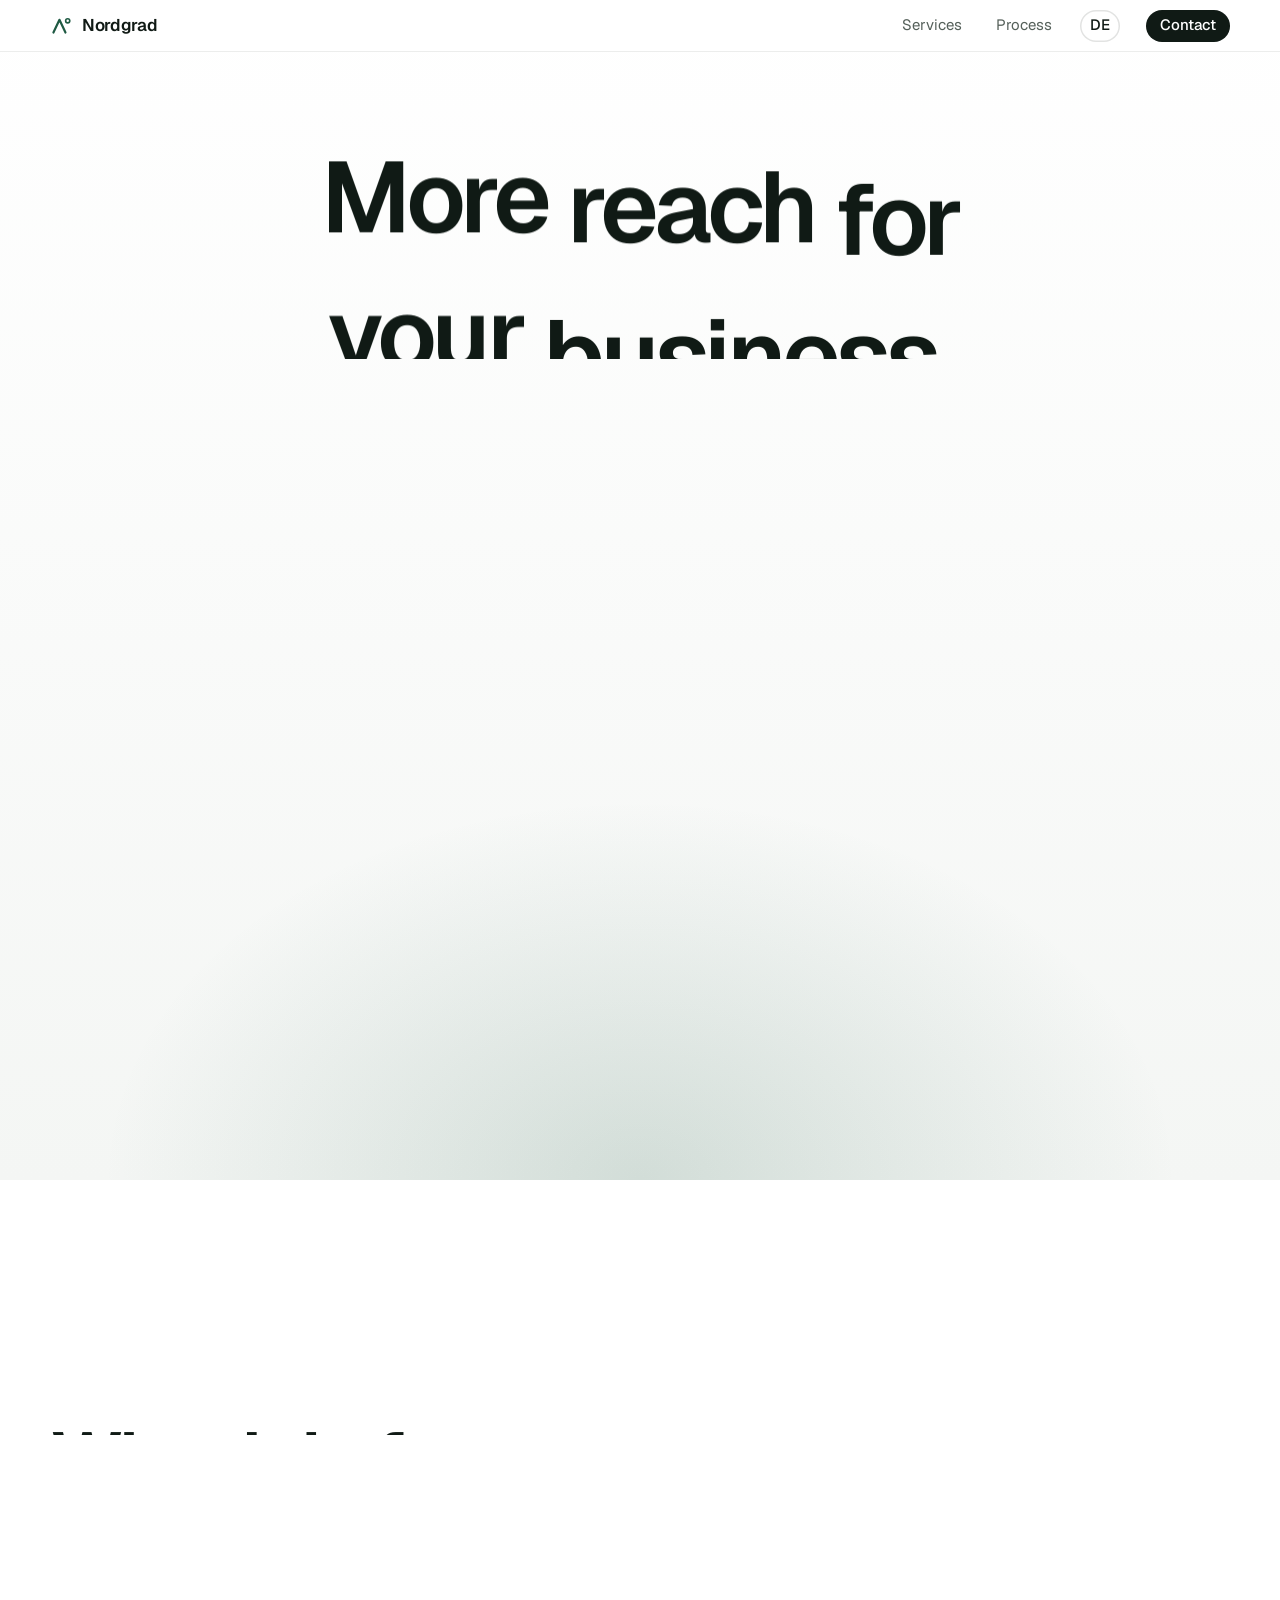
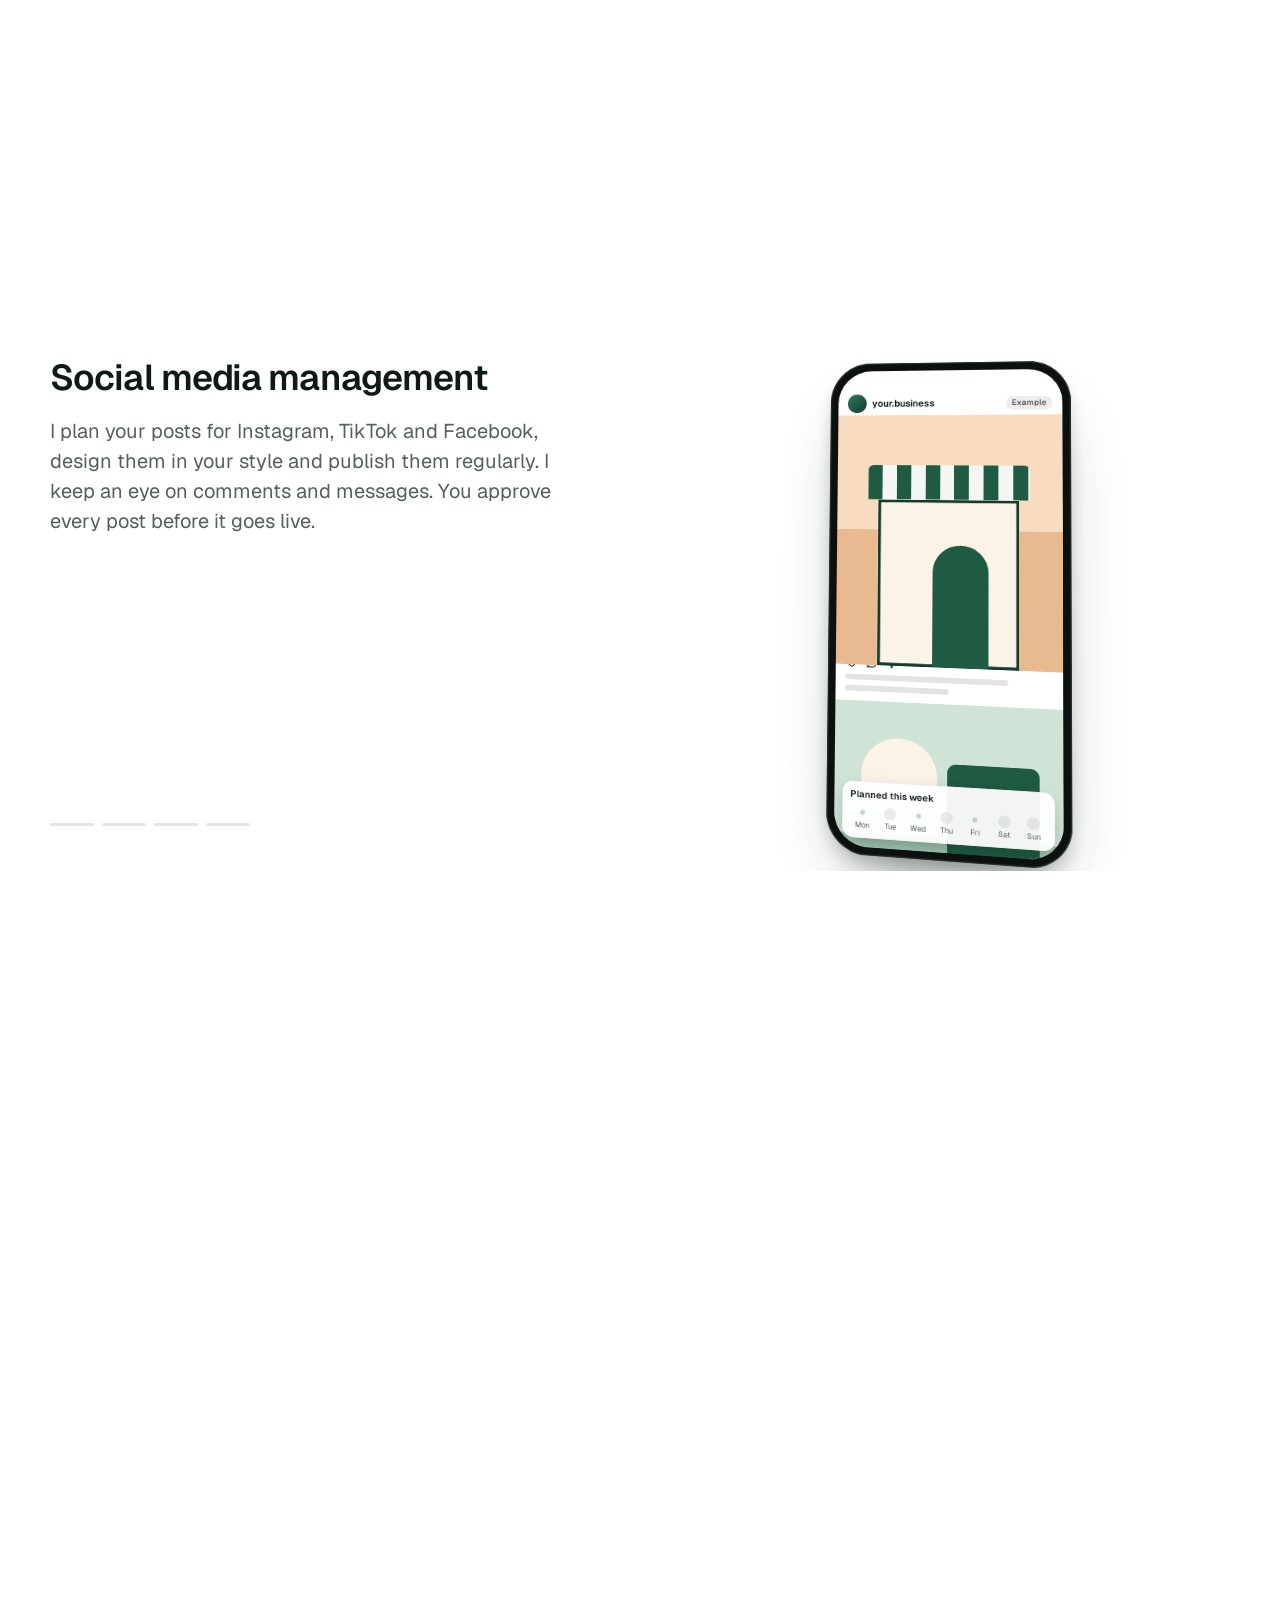
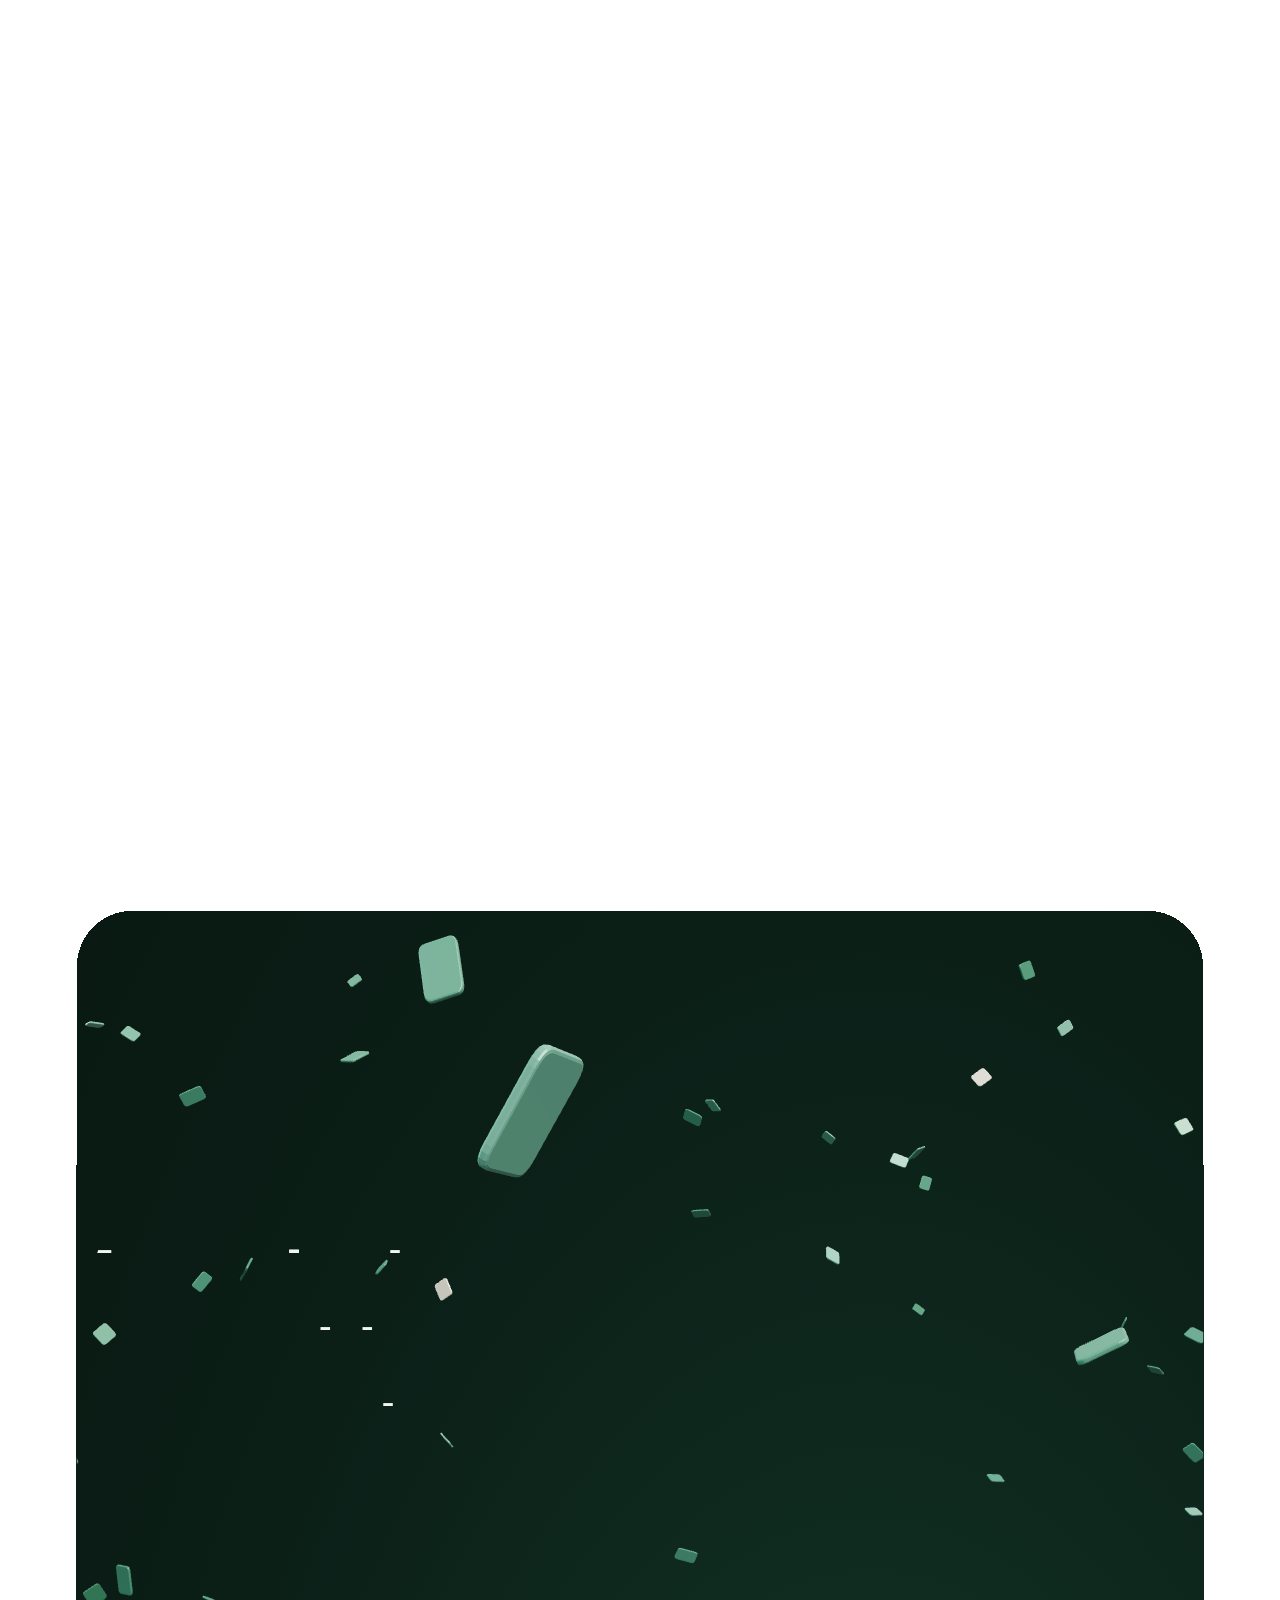
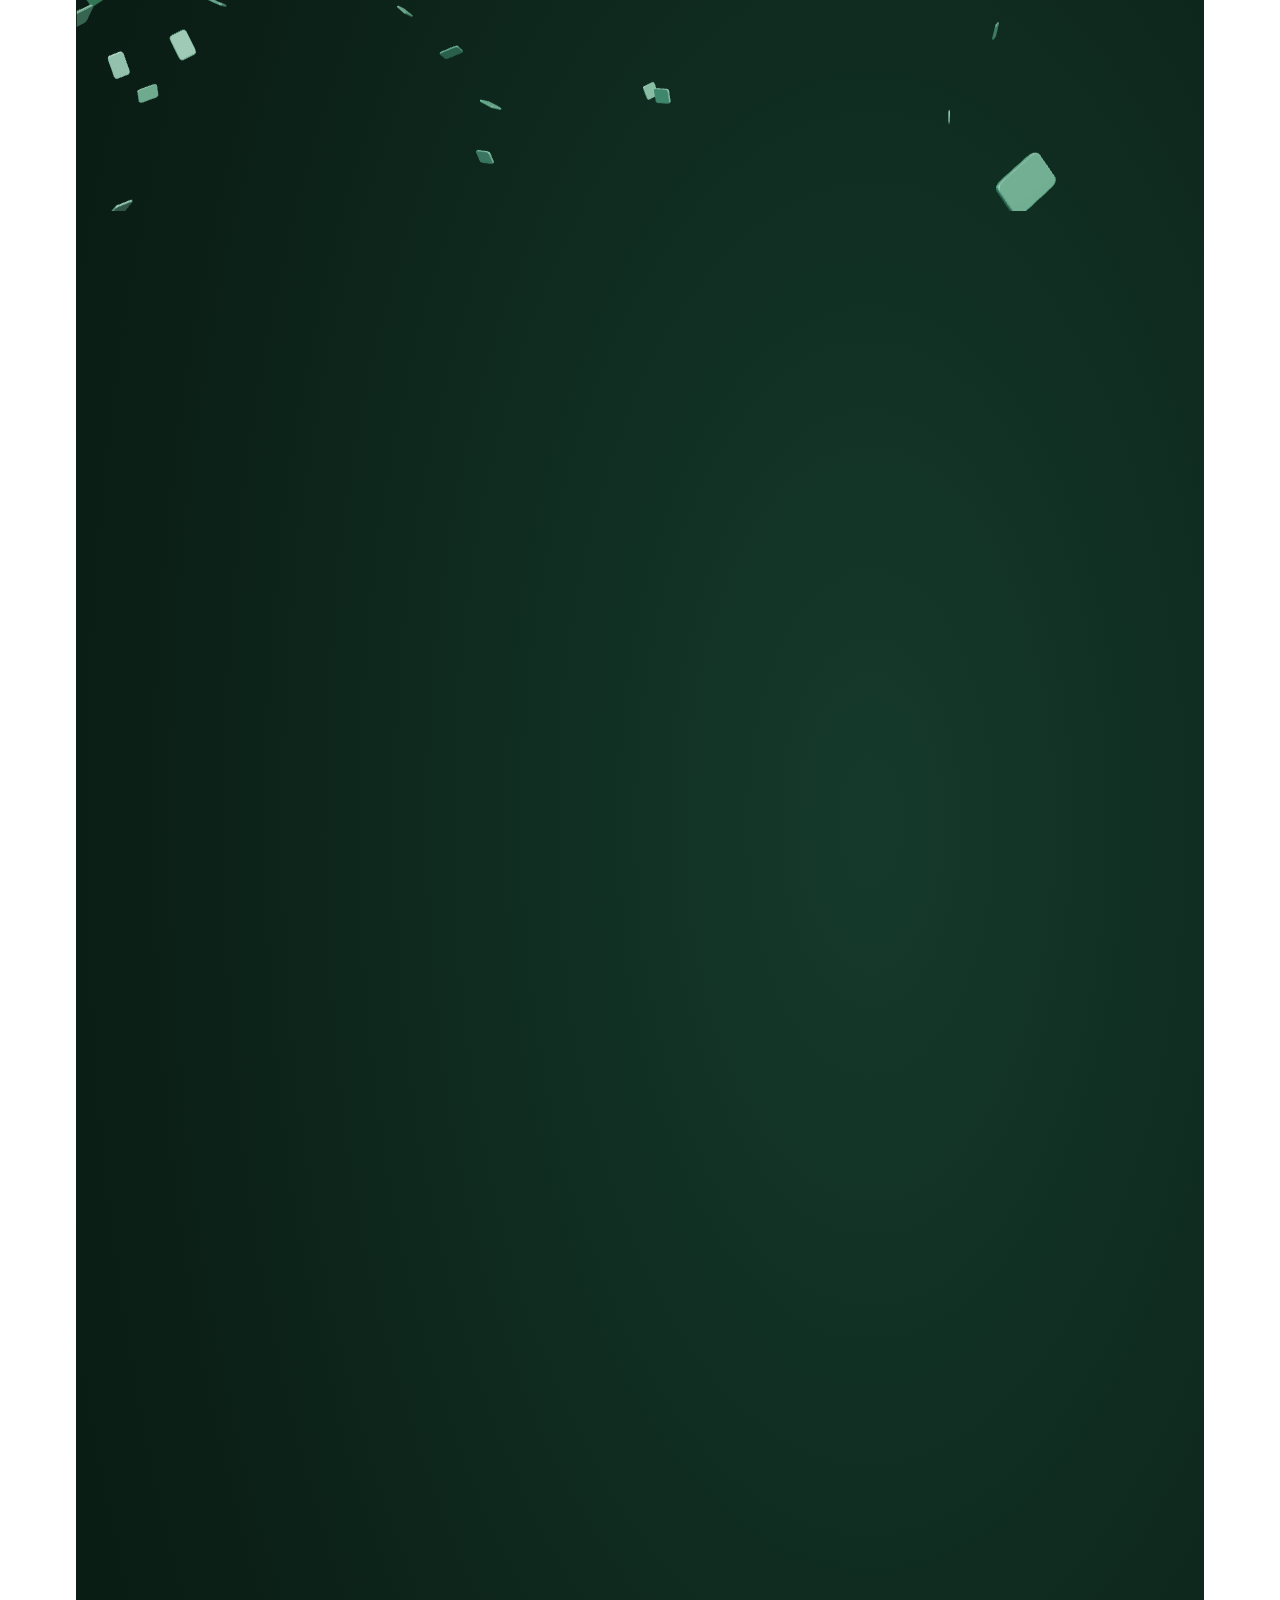
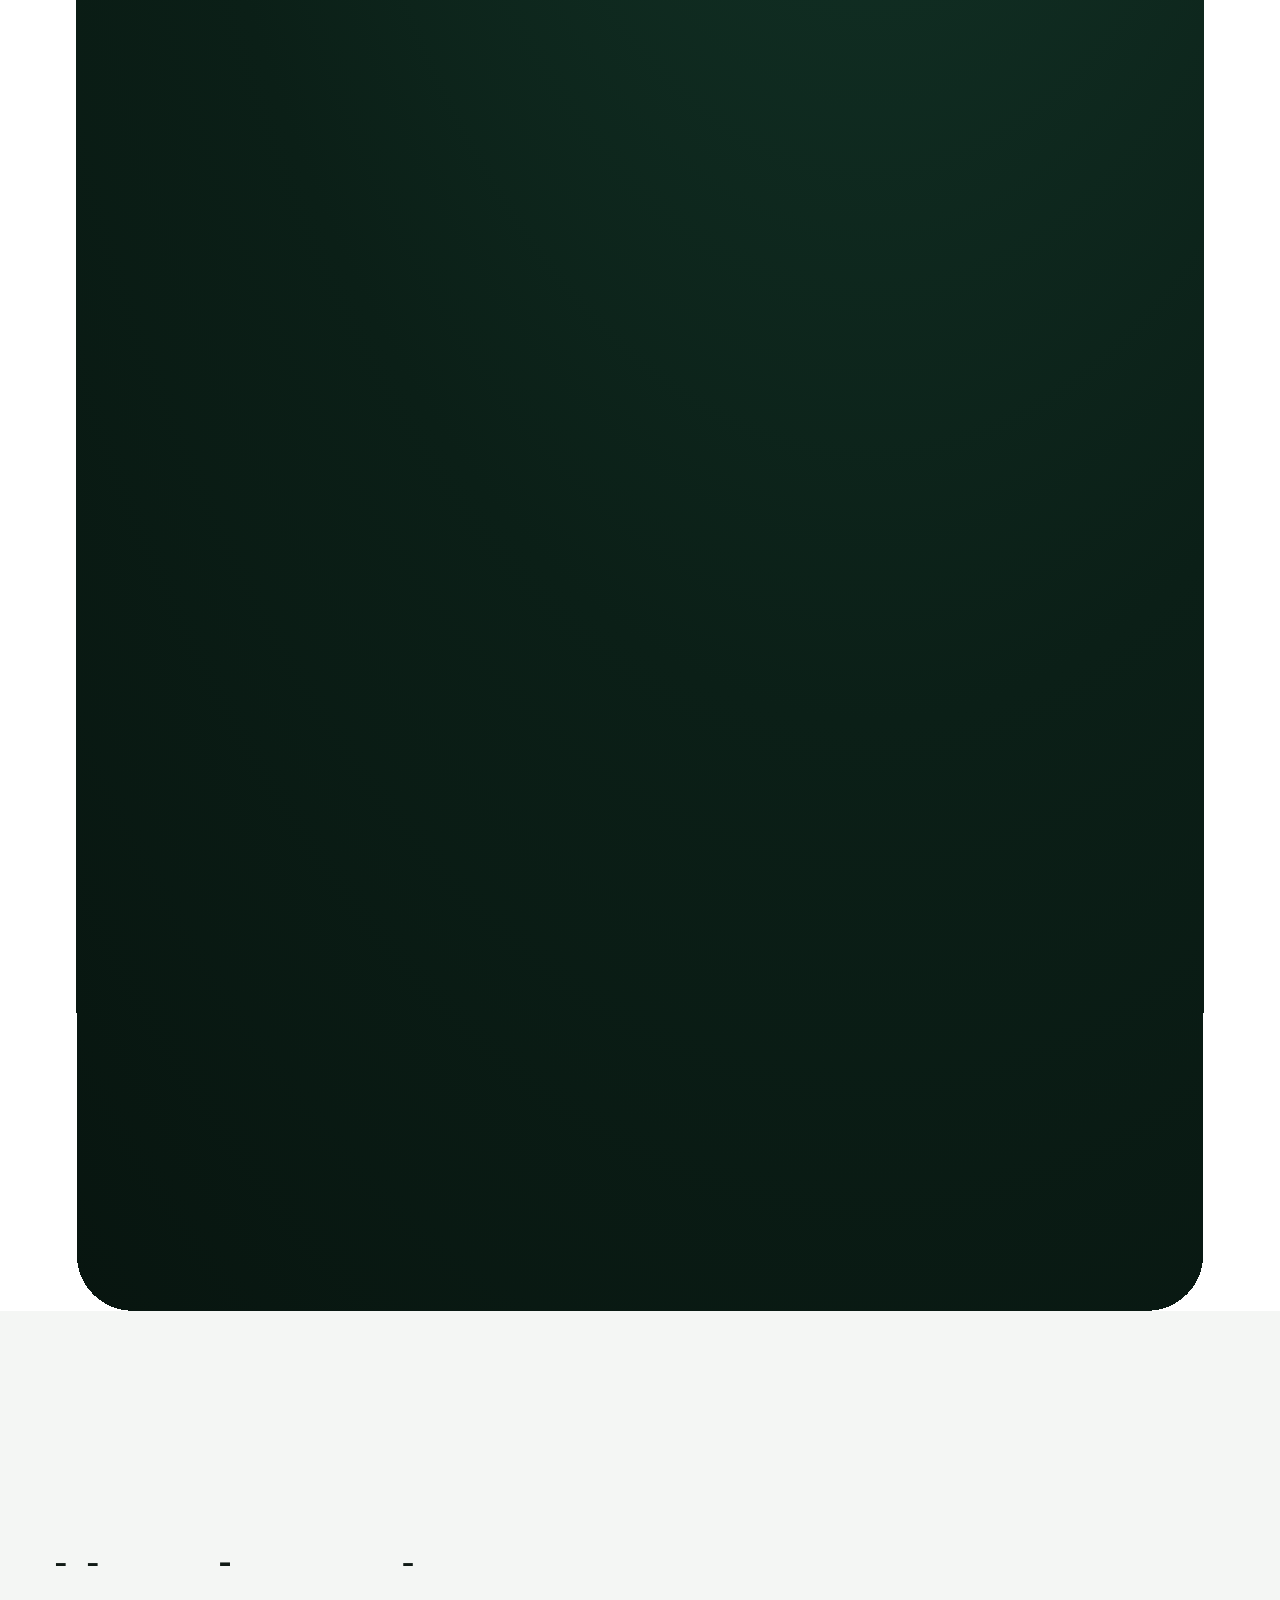
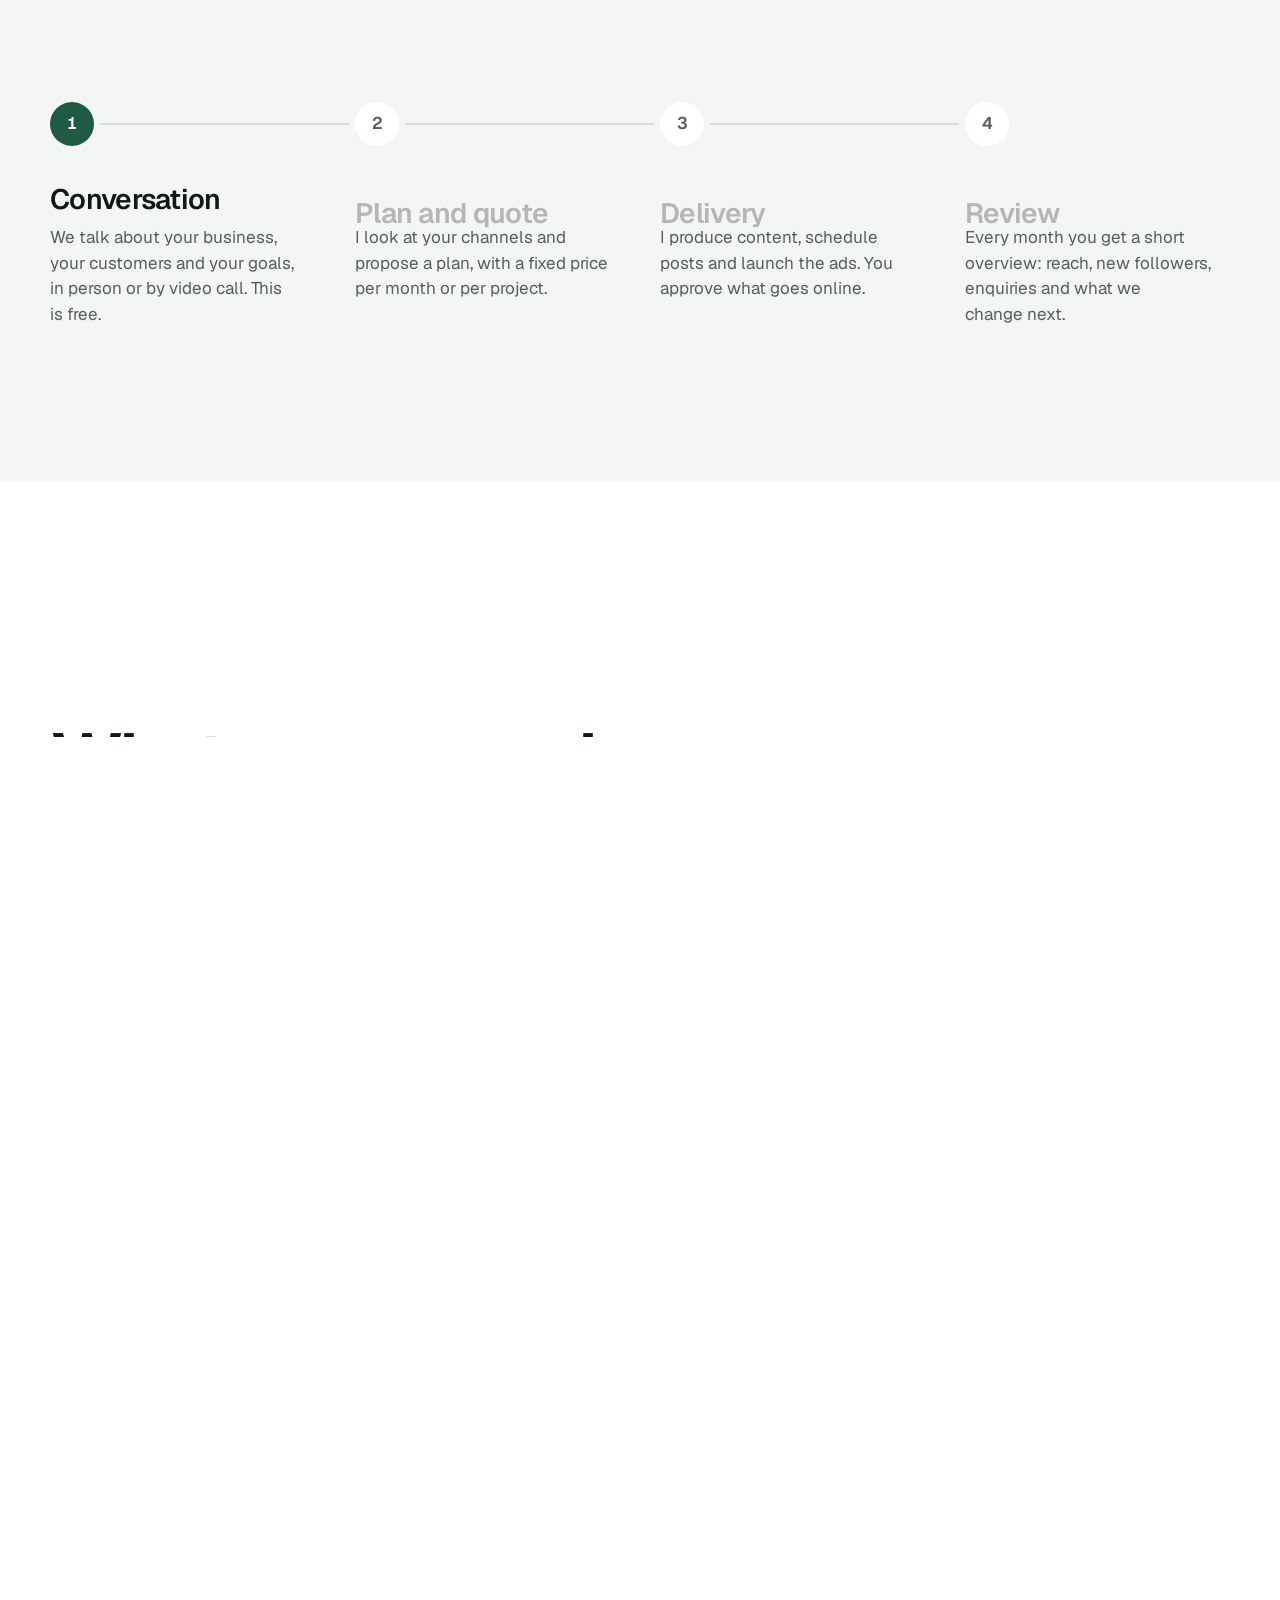
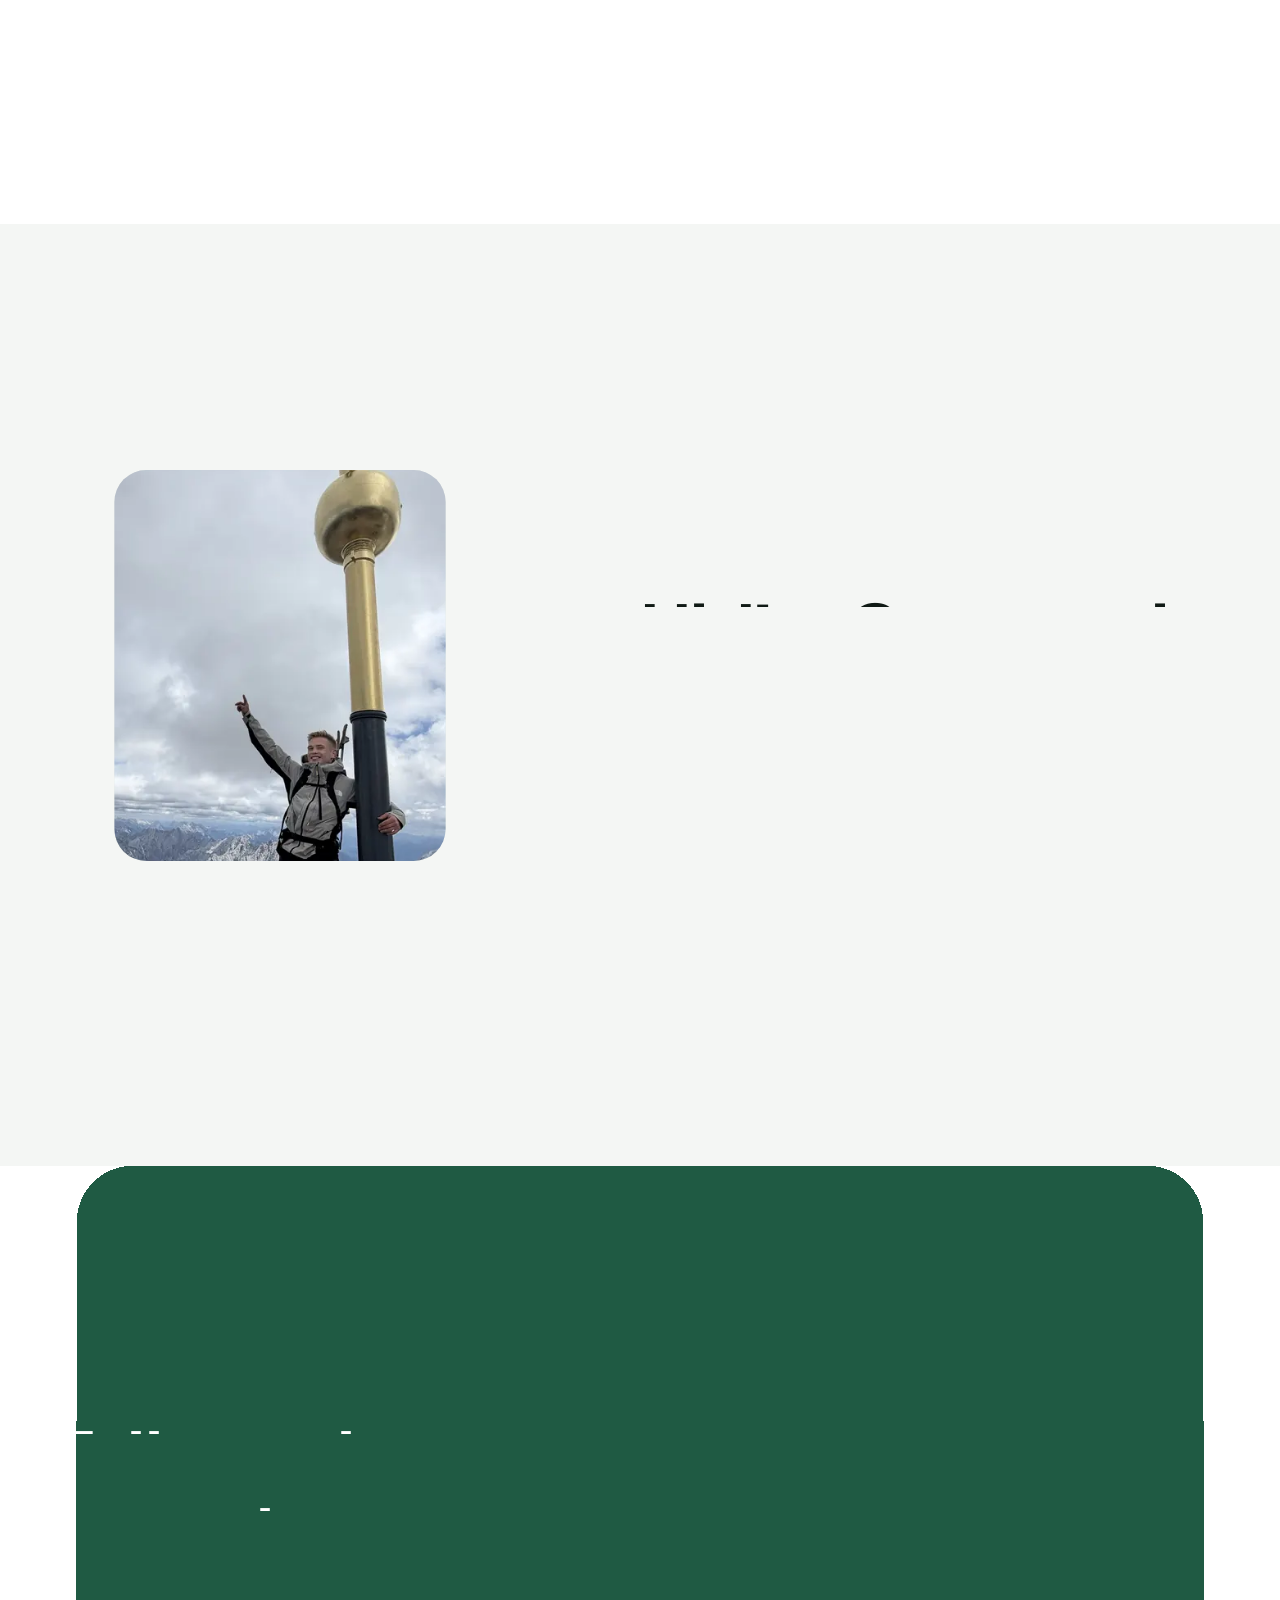
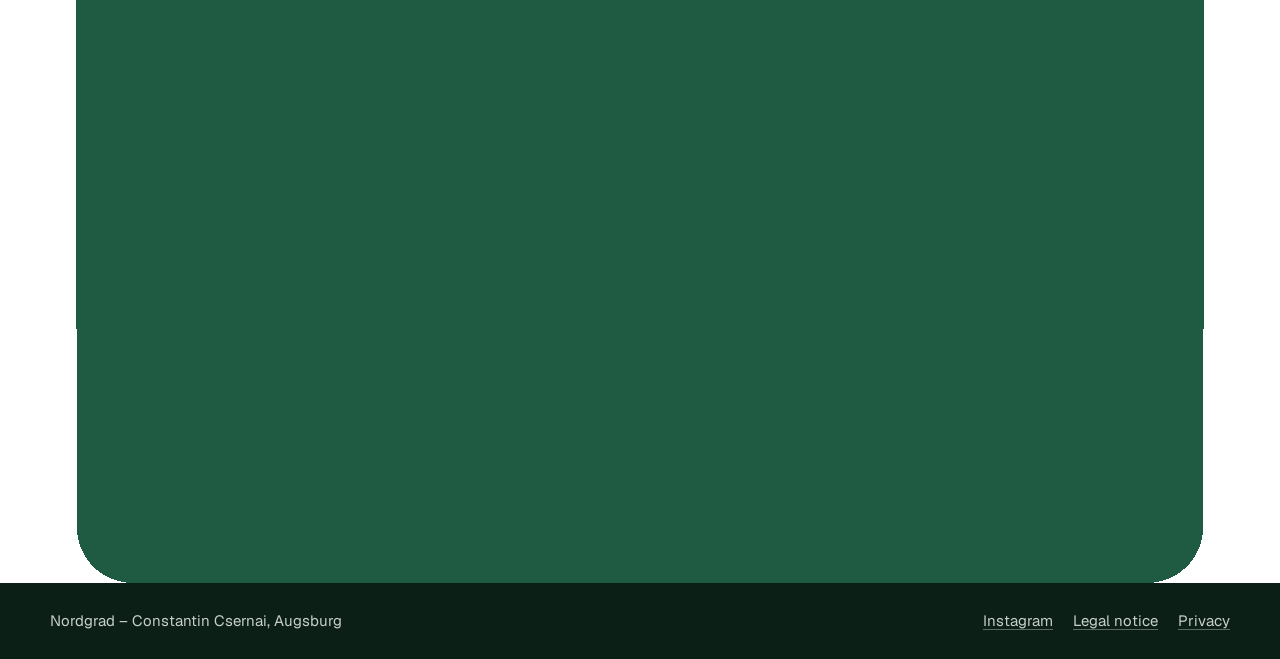
==== commit c884ccc6: "Geschäftsnummer 01567 9842759 auf Startseite, Kontakt und Impressum" ====
--- a/en/index.html
+++ b/en/index.html
@@ -85,7 +85,7 @@
         <p class="vorspann" data-auf>Social media, content with creators, paid ads and the website to go with it. One person for everything, across Germany and internationally.</p>
         <div class="knoepfe" data-auf>
           <a class="knopf voll" href="mailto:nordgrad.augsburg@gmail.com?subject=Social%20media%20enquiry">Write an email</a>
-          <a class="knopf leer" href="#leistungen">See the services</a>
+          <a class="knopf leer" href="tel:+4915679842759">Call +49 1567 9842759</a>
         </div>
       </div>
 
@@ -106,7 +106,7 @@
               <div class="karte-seite karte-hinten" inert>
                 <div class="karte-glanz" aria-hidden="true"></div>
                 <dl class="karte-daten">
-                  
+                  <div><dt>Phone</dt><dd><a href="tel:+4915679842759">+49 1567 9842759</a></dd></div>
                   <div><dt>Email</dt><dd><a href="mailto:nordgrad.augsburg@gmail.com">nordgrad.augsburg@gmail.com</a></dd></div>
                   <div><dt>Based in</dt><dd>Augsburg, Germany</dd></div>
                 </dl>
@@ -374,7 +374,7 @@
     <section class="kontakt" id="kontakt" aria-labelledby="kontakt-titel">
       <div class="huelle">
         <h2 id="kontakt-titel">Tell me about your plans.</h2>
-        <p class="vorspann">Send me a short note about what you have in mind. I will get back to you within two working days, by phone if you prefer.</p>
+        <p class="vorspann">Send me a short note about what you have in mind, or give me a call. I will get back to you within two working days.</p>
         <ul class="kontakt-wege">
           <li>
             <span class="kontakt-art">Email</span>
@@ -384,7 +384,10 @@
             <span class="kontakt-art">Instagram</span>
             <a href="https://www.instagram.com/nordgrad.eu/" rel="noopener me">@nordgrad.eu</a>
           </li>
-          
+          <li>
+            <span class="kontakt-art">Phone</span>
+            <a href="tel:+4915679842759">+49 1567 9842759</a>
+          </li>
         </ul>
       </div>
     </section>
